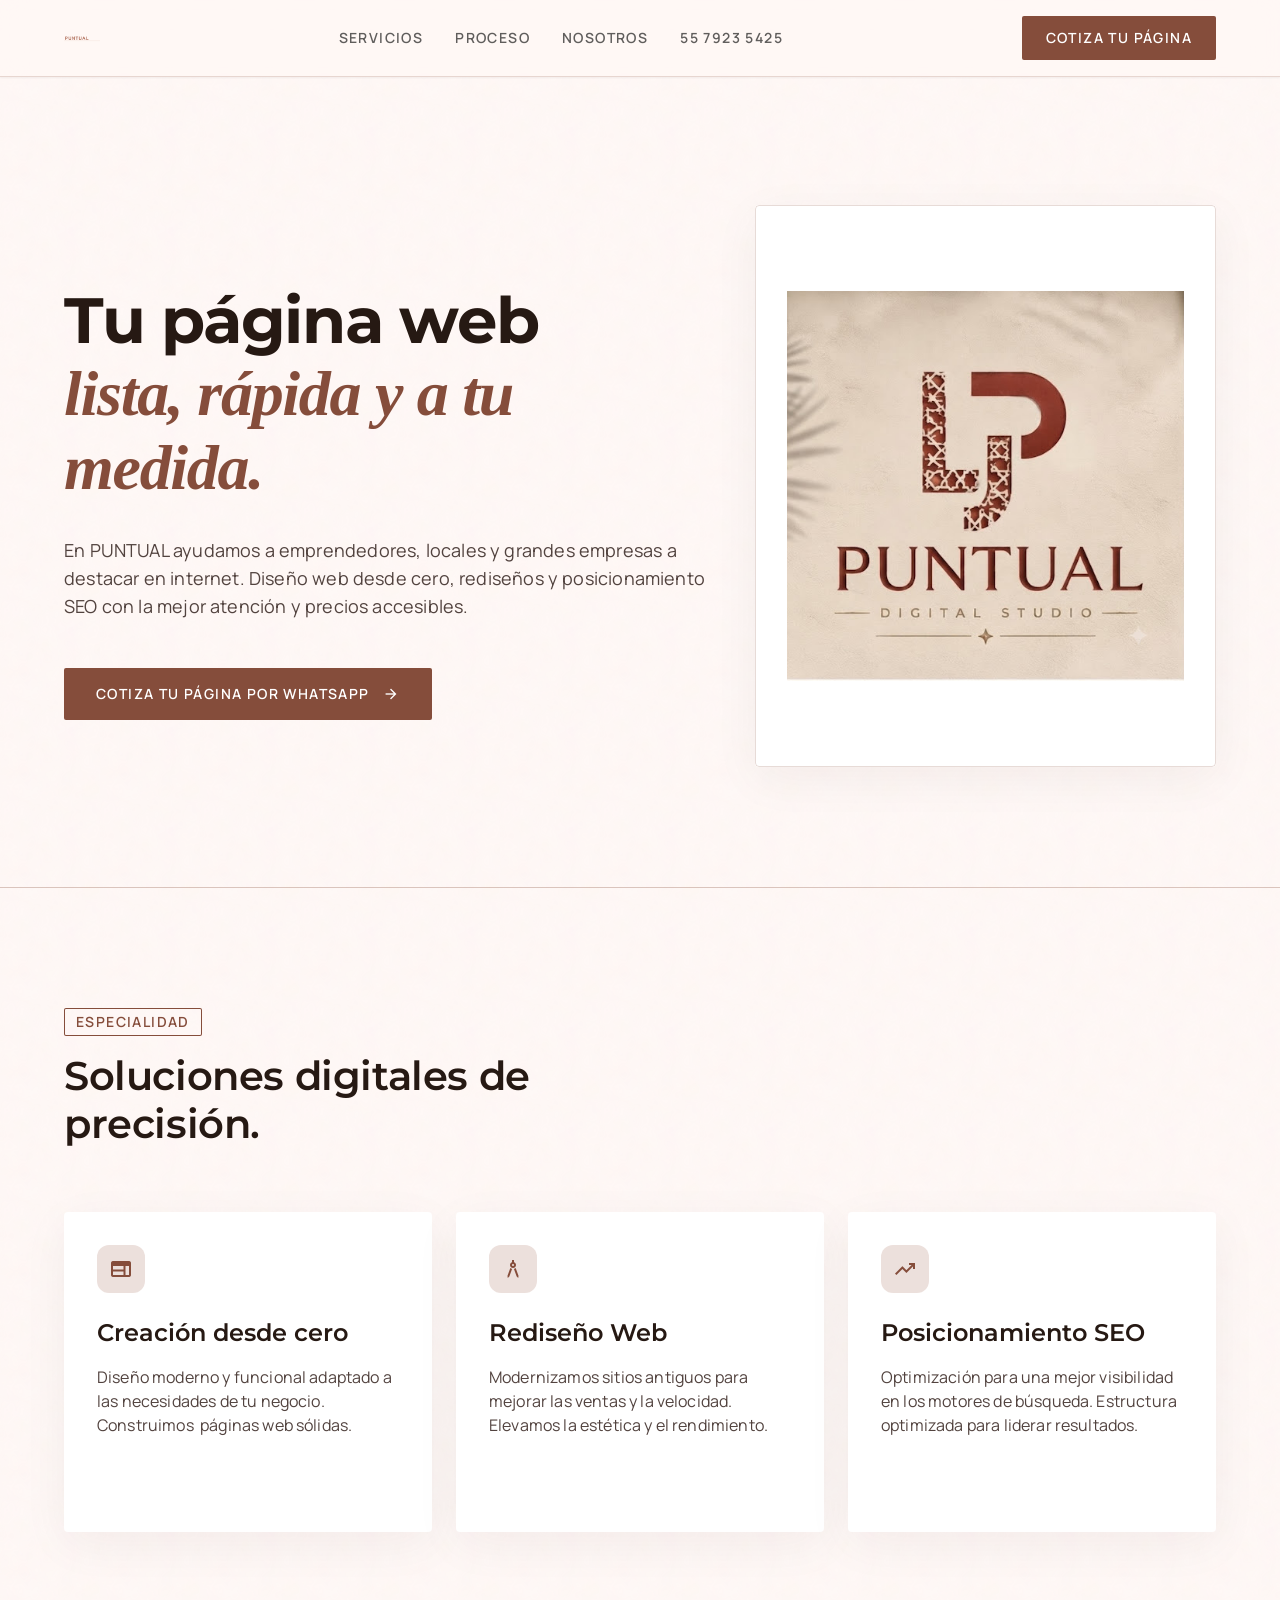
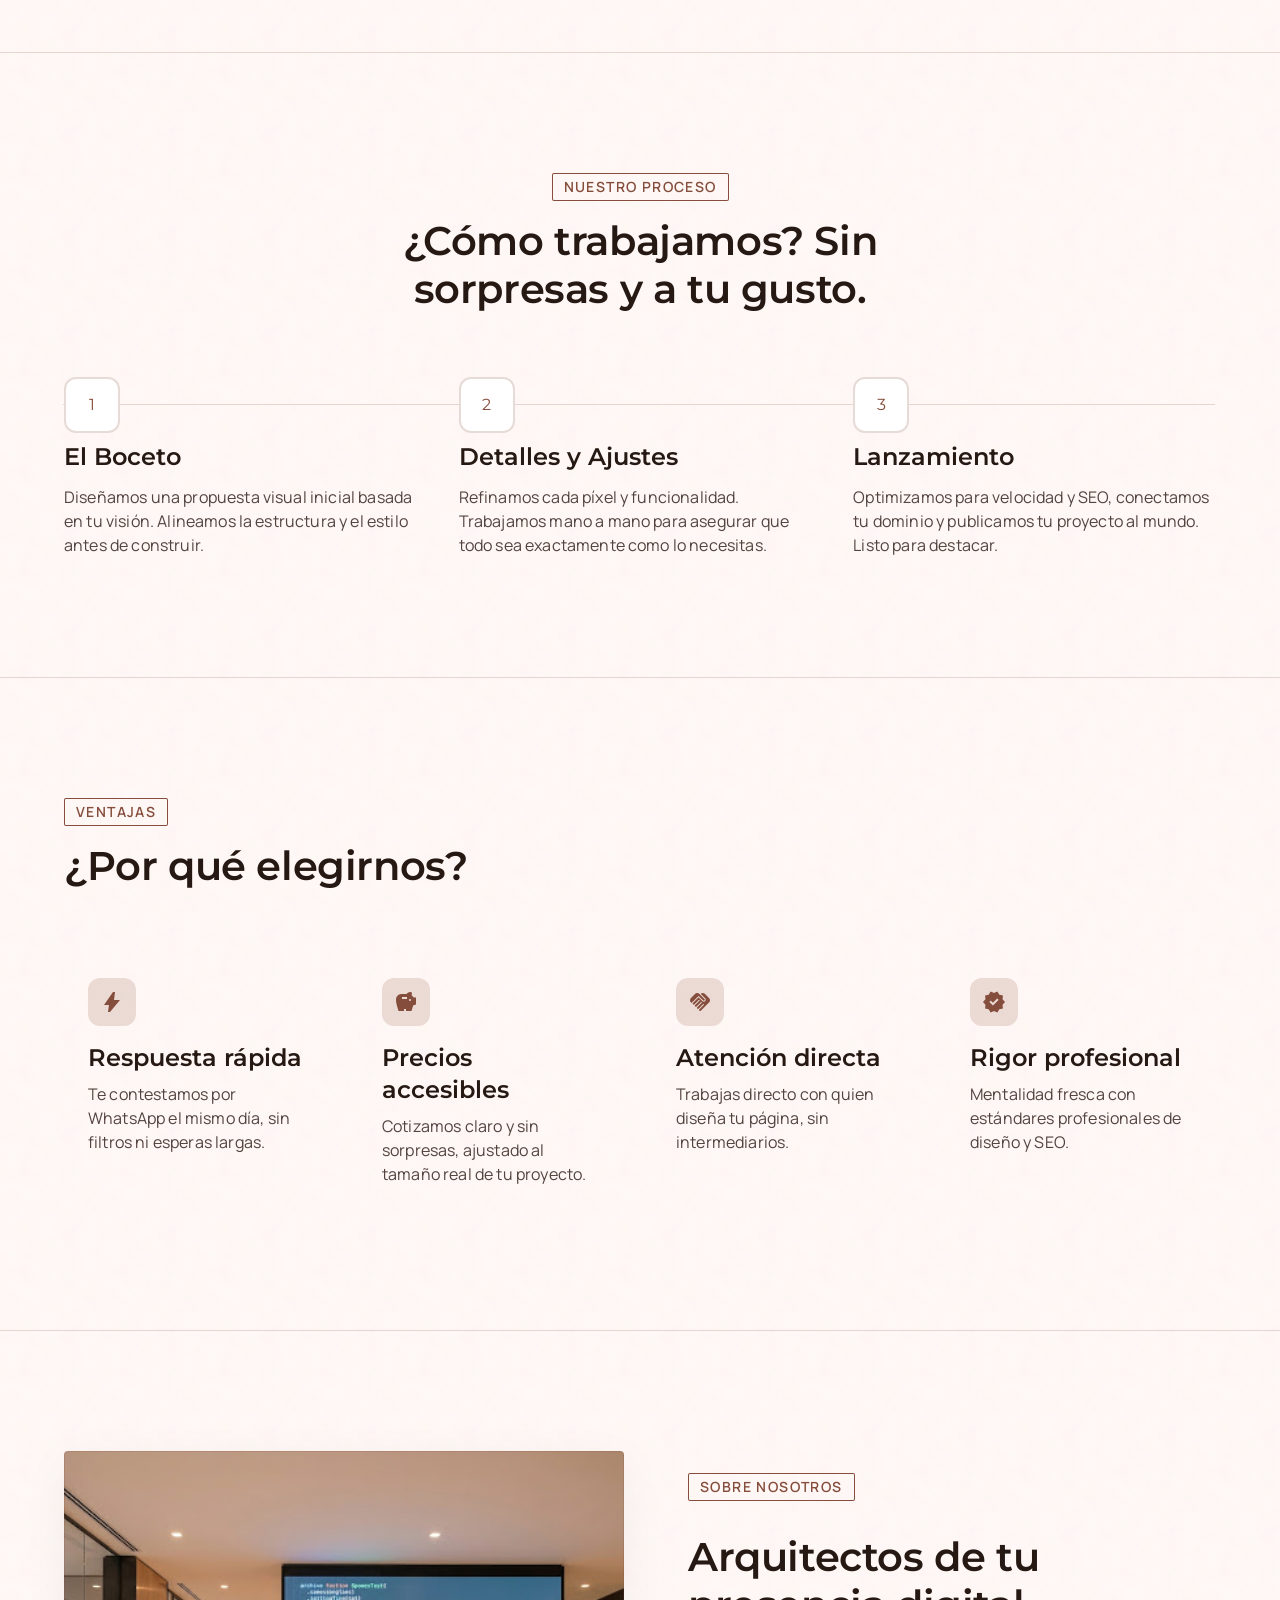
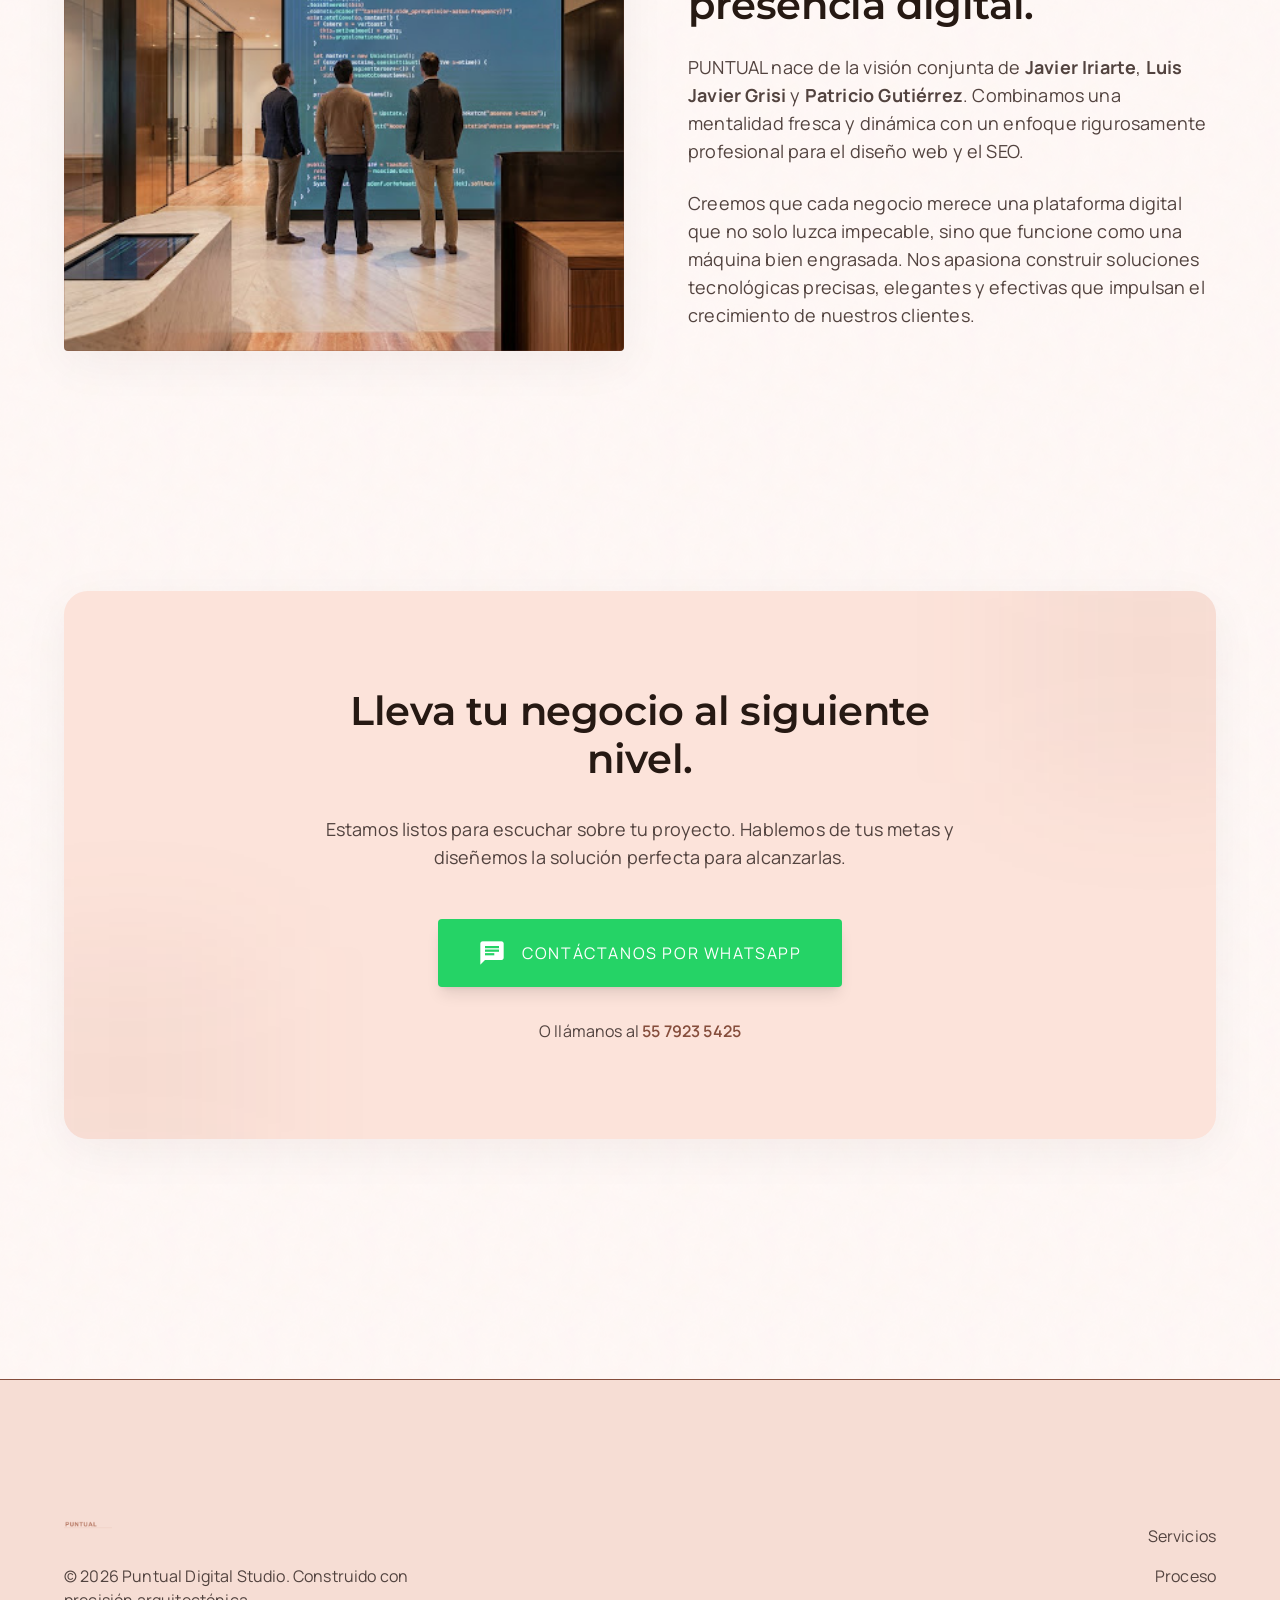
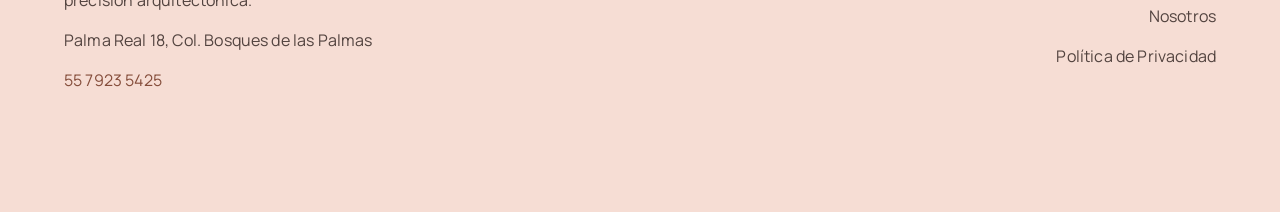
==== index.html @ 31416768 "Fix critical bugs and add SEO/legal essentials - Add missing logo to header nav, self-host all image" ====
<!DOCTYPE html><html lang="es" style=""><head>
<meta charset="utf-8">
<meta content="width=device-width, initial-scale=1.0" name="viewport">
<title>PUNTUAL Digital Studio | Diseño Web y SEO en México</title>
<meta name="description" content="En PUNTUAL diseñamos páginas web rápidas y a tu medida. Creación desde cero, rediseños y posicionamiento SEO para emprendedores, locales y empresas. Cotiza por WhatsApp.">
<link rel="canonical" href="https://puntual-digitalstudio-kml6-puntual.vercel.app/">
<meta property="og:type" content="website">
<meta property="og:site_name" content="PUNTUAL Digital Studio">
<meta property="og:title" content="PUNTUAL Digital Studio | Diseño Web y SEO en México">
<meta property="og:description" content="Diseño web desde cero, rediseños y posicionamiento SEO con la mejor atención y precios accesibles.">
<meta property="og:image" content="https://puntual-digitalstudio-kml6-puntual.vercel.app/images/hero-banner.jpg">
<meta property="og:url" content="https://puntual-digitalstudio-kml6-puntual.vercel.app/">
<meta property="og:locale" content="es_MX">
<meta name="twitter:card" content="summary_large_image">
<meta name="twitter:title" content="PUNTUAL Digital Studio | Diseño Web y SEO en México">
<meta name="twitter:description" content="Diseño web desde cero, rediseños y posicionamiento SEO con la mejor atención y precios accesibles.">
<meta name="twitter:image" content="https://puntual-digitalstudio-kml6-puntual.vercel.app/images/hero-banner.jpg">
<link rel="icon" type="image/png" href="/images/logo.png">
<link rel="apple-touch-icon" href="/images/logo.png">
<script type="application/ld+json">
{
  "@context": "https://schema.org",
  "@type": "LocalBusiness",
  "name": "Puntual Digital Studio",
  "image": "https://puntual-digitalstudio-kml6-puntual.vercel.app/images/logo.png",
  "url": "https://puntual-digitalstudio-kml6-puntual.vercel.app/",
  "telephone": "+525579235425",
  "priceRange": "$$",
  "address": {
    "@type": "PostalAddress",
    "streetAddress": "Palma Real 18, Col. Bosques de las Palmas",
    "addressCountry": "MX"
  },
  "sameAs": []
}
</script>
<link href="https://fonts.googleapis.com/css2?family=Material+Symbols+Outlined:wght,FILL@100..700,0..1&amp;display=swap" rel="stylesheet">
<link href="https://fonts.googleapis.com" rel="preconnect">
<link crossorigin="" href="https://fonts.gstatic.com" rel="preconnect">
<link href="https://fonts.googleapis.com/css2?family=Manrope:wght@400;600&amp;family=Montserrat:wght@600;700&amp;display=swap" rel="stylesheet">
<link href="styles.css" rel="stylesheet">
</head>
<body id="top" class="bg-background text-on-background font-body-md bg-marble-texture antialiased selection:bg-primary-container selection:text-on-primary-container">
<!-- TopNavBar -->
<nav class="bg-surface/90 docked full-width top-0 sticky backdrop-blur-md border-b-[0.5px] border-primary/20 shadow-sm z-50 transition-all duration-300" id="topNav">
<div class="flex justify-between items-center max-w-container-max mx-auto px-margin-mobile md:px-margin-desktop py-4">
<!-- Brand Logo -->
<a class="font-display-lg text-headline-md tracking-tighter text-primary flex items-center gap-2 hover:opacity-80 transition-all duration-300 active:scale-95 duration-150" href="#top">
<img src="images/logo.png" alt="PUNTUAL Digital Studio" class="h-9 w-9" width="36" height="36">
<span class="sr-only">PUNTUAL</span>
</a>
<!-- Desktop Navigation Links -->
<div class="hidden md:flex items-center gap-8 font-label-md text-label-md uppercase tracking-widest">
<a class="text-secondary hover:text-primary transition-colors hover:opacity-80 duration-300" href="#services">Servicios</a>
<a class="text-secondary hover:text-primary transition-colors hover:opacity-80 duration-300" href="#process">Proceso</a>
<a class="text-secondary hover:text-primary transition-colors hover:opacity-80 duration-300" href="#about">Nosotros</a>
<a class="text-secondary hover:text-primary transition-colors hover:opacity-80 duration-300" href="tel:+525579235425">55 7923 5425</a>
</div>
<!-- Trailing Actions -->
<div class="flex items-center gap-4">
<a class="hidden md:inline-flex items-center justify-center bg-primary text-on-primary px-6 py-3 font-label-md text-label-md uppercase tracking-widest hover:bg-surface-tint copper-glow transition-all duration-300 rounded active:scale-95" href="https://wa.me/525639017564?text=Hola%2C%20quiero%20cotizar%20mi%20p%C3%A1gina%20web" target="_blank" rel="noopener noreferrer">
                    Cotiza tu página
                </a>
<button id="mobile-menu-button" class="md:hidden text-primary hover:opacity-80 transition-all duration-300 p-2" aria-label="Abrir menú" aria-expanded="false" aria-controls="mobile-menu">
<span class="material-symbols-outlined" id="mobile-menu-icon" style="font-variation-settings: &quot;FILL&quot; 1;">menu</span>
</button>
</div>
</div>
<!-- Mobile Navigation Panel -->
<div id="mobile-menu" class="hidden md:hidden flex-col gap-1 px-margin-mobile pb-4 font-label-md text-label-md uppercase tracking-widest">
<a class="py-3 text-secondary hover:text-primary transition-colors border-b border-primary/10" href="#services">Servicios</a>
<a class="py-3 text-secondary hover:text-primary transition-colors border-b border-primary/10" href="#process">Proceso</a>
<a class="py-3 text-secondary hover:text-primary transition-colors border-b border-primary/10" href="#about">Nosotros</a>
<a class="py-3 text-secondary hover:text-primary transition-colors border-b border-primary/10" href="tel:+525579235425">Llámanos: 55 7923 5425</a>
<a class="mt-3 inline-flex items-center justify-center bg-primary text-on-primary px-6 py-3 rounded active:scale-95 transition-all duration-300" href="https://wa.me/525639017564?text=Hola%2C%20quiero%20cotizar%20mi%20p%C3%A1gina%20web" target="_blank" rel="noopener noreferrer">
                    Cotiza tu página
                </a>
</div>
</nav>
<script>
        (function () {
            var btn = document.getElementById('mobile-menu-button');
            var menu = document.getElementById('mobile-menu');
            var icon = document.getElementById('mobile-menu-icon');
            btn.addEventListener('click', function () {
                var isOpen = !menu.classList.contains('hidden');
                menu.classList.toggle('hidden');
                menu.classList.toggle('flex');
                btn.setAttribute('aria-expanded', String(!isOpen));
                icon.textContent = isOpen ? 'menu' : 'close';
            });
        })();
    </script>
<!-- Main Content -->
<main>
<!-- Hero Section -->
<section class="relative pt-32 pb-section-gap px-margin-mobile md:px-margin-desktop max-w-container-max mx-auto grid grid-cols-1 md:grid-cols-12 gap-gutter items-center min-h-[90vh]">
<div class="md:col-span-7 z-10 space-y-8">
<div class="mb-8"></div><h1 class="font-display-lg text-display-lg text-on-background">
                    Tu página web <br>
<span class="text-primary italic font-serif">lista, rápida y a tu medida.</span>
</h1>
<p class="font-body-lg text-body-lg text-on-surface-variant max-w-2xl">En PUNTUAL ayudamos a emprendedores, locales y grandes empresas a destacar en internet. Diseño web desde cero, rediseños y posicionamiento SEO con la mejor atención y precios accesibles.</p>
<div class="pt-4">
<a class="inline-flex items-center gap-3 bg-primary text-on-primary px-8 py-4 font-label-md text-label-md uppercase tracking-widest hover:bg-surface-tint copper-glow transition-all duration-300 rounded-sm" href="https://wa.me/525639017564?text=Hola%2C%20quiero%20cotizar%20mi%20p%C3%A1gina%20web" target="_blank" rel="noopener noreferrer">
                        Cotiza tu página por WhatsApp
                        <span class="material-symbols-outlined text-[18px]">arrow_forward</span>
</a>
</div>
</div>
<div class="md:col-span-5 relative h-full min-h-[400px] rounded-lg overflow-hidden soft-ambient-shadow hidden md:block">
<img alt="PUNTUAL Digital Studio Banner" class="absolute inset-0 w-full h-full object-contain p-8 bg-surface-container-lowest" src="images/hero-banner.jpg" width="512" height="503" fetchpriority="high">
<!-- Copper Accent overlay -->
<div class="absolute inset-0 border border-primary/20 pointer-events-none rounded-lg"></div>
</div>
</section>
<hr class="border-t-[0.5px] border-primary w-full max-w-container-max mx-auto opacity-30">
<!-- Services Section (Bento Grid) -->
<section class="py-section-gap px-margin-mobile md:px-margin-desktop max-w-container-max mx-auto" id="services">
<div class="mb-16 md:w-1/2">
<span class="inline-block px-3 py-1 font-label-md text-label-md text-primary uppercase tracking-widest copper-inlay rounded-sm mb-4">Especialidad</span>
<h2 class="font-headline-lg-mobile md:font-headline-lg text-headline-lg-mobile md:text-headline-lg text-on-background">Soluciones digitales de precisión.</h2>
</div>
<div class="grid grid-cols-1 md:grid-cols-3 gap-6">
<!-- Service 1 -->
<div class="bg-surface-container-lowest p-8 rounded-lg soft-ambient-shadow group hover:bg-secondary-container transition-colors duration-500 border border-transparent hover:border-primary/20 flex flex-col justify-between min-h-[320px]">
<div>
<div class="w-12 h-12 rounded-full bg-primary-container/20 flex items-center justify-center text-primary mb-6 group-hover:scale-110 transition-transform duration-500">
<span class="material-symbols-outlined" style="font-variation-settings: &quot;FILL&quot; 1;">web</span>
</div>
<h3 class="font-headline-md text-headline-md text-on-background mb-4">Creación desde cero</h3>
<p class="font-body-md text-body-md text-on-surface-variant">Diseño moderno y funcional adaptado a las necesidades de tu negocio. Construimos &nbsp;páginas web sólidas.</p>
</div>
</div>
<!-- Service 2 -->
<div class="bg-surface-container-lowest p-8 rounded-lg soft-ambient-shadow group hover:bg-secondary-container transition-colors duration-500 border border-transparent hover:border-primary/20 flex flex-col justify-between min-h-[320px]">
<div>
<div class="w-12 h-12 rounded-full bg-primary-container/20 flex items-center justify-center text-primary mb-6 group-hover:scale-110 transition-transform duration-500">
<span class="material-symbols-outlined" style="font-variation-settings: &quot;FILL&quot; 1;">architecture</span>
</div>
<h3 class="font-headline-md text-headline-md text-on-background mb-4">Rediseño Web</h3>
<p class="font-body-md text-body-md text-on-surface-variant">Modernizamos sitios antiguos para mejorar las ventas y la velocidad. Elevamos la estética y el rendimiento.</p>
</div>
</div>
<!-- Service 3 -->
<div class="bg-surface-container-lowest p-8 rounded-lg soft-ambient-shadow group hover:bg-secondary-container transition-colors duration-500 border border-transparent hover:border-primary/20 flex flex-col justify-between min-h-[320px]">
<div>
<div class="w-12 h-12 rounded-full bg-primary-container/20 flex items-center justify-center text-primary mb-6 group-hover:scale-110 transition-transform duration-500">
<span class="material-symbols-outlined" style="font-variation-settings: &quot;FILL&quot; 1;">trending_up</span>
</div>
<h3 class="font-headline-md text-headline-md text-on-background mb-4">Posicionamiento SEO</h3>
<p class="font-body-md text-body-md text-on-surface-variant">Optimización para una mejor visibilidad en los motores de búsqueda. Estructura optimizada para liderar resultados.</p>
</div>
</div>
</div>
</section>
<!-- Process Section -->
<section class="py-section-gap px-margin-mobile md:px-margin-desktop max-w-container-max mx-auto border-t-[0.5px] border-primary/20" id="process">
<div class="mb-16 md:w-1/2 mx-auto text-center">
<span class="inline-block px-3 py-1 font-label-md text-label-md text-primary uppercase tracking-widest copper-inlay rounded-sm mb-4">Nuestro Proceso</span>
<h2 class="font-headline-lg-mobile md:font-headline-lg text-headline-lg-mobile md:text-headline-lg text-on-background">¿Cómo trabajamos? Sin sorpresas y a tu gusto.</h2>
</div>
<div class="grid grid-cols-1 md:grid-cols-3 gap-8 mt-12 relative before:absolute before:inset-0 before:ml-[28px] md:before:ml-0 md:before:mt-[28px] before:-translate-x-px md:before:-translate-y-px md:before:h-[0.5px] before:w-[0.5px] md:before:w-full before:bg-primary/20 before:z-0">
<!-- Step 1 -->
<div class="relative pl-16 md:pl-0 md:pt-16 z-10 group">
<div class="absolute left-0 top-0 md:left-auto md:top-0 w-14 h-14 rounded-full bg-surface-container-lowest border-2 border-primary/20 text-primary flex items-center justify-center font-headline-md group-hover:border-primary group-hover:bg-primary group-hover:text-on-primary transition-all duration-300">1</div>
<h3 class="font-headline-md text-headline-md text-on-background mb-3">El Boceto</h3>
<p class="font-body-md text-body-md text-on-surface-variant">Diseñamos una propuesta visual inicial basada en tu visión. Alineamos la estructura y el estilo antes de construir.</p>
</div>
<!-- Step 2 -->
<div class="relative pl-16 md:pl-0 md:pt-16 z-10 group">
<div class="absolute left-0 top-0 md:left-auto md:top-0 w-14 h-14 rounded-full bg-surface-container-lowest border-2 border-primary/20 text-primary flex items-center justify-center font-headline-md group-hover:border-primary group-hover:bg-primary group-hover:text-on-primary transition-all duration-300">2</div>
<h3 class="font-headline-md text-headline-md text-on-background mb-3">Detalles y Ajustes</h3>
<p class="font-body-md text-body-md text-on-surface-variant">Refinamos cada píxel y funcionalidad. Trabajamos mano a mano para asegurar que todo sea exactamente como lo necesitas.</p>
</div>
<!-- Step 3 -->
<div class="relative pl-16 md:pl-0 md:pt-16 z-10 group">
<div class="absolute left-0 top-0 md:left-auto md:top-0 w-14 h-14 rounded-full bg-surface-container-lowest border-2 border-primary/20 text-primary flex items-center justify-center font-headline-md group-hover:border-primary group-hover:bg-primary group-hover:text-on-primary transition-all duration-300">3</div>
<h3 class="font-headline-md text-headline-md text-on-background mb-3">Lanzamiento</h3>
<p class="font-body-md text-body-md text-on-surface-variant">Optimizamos para velocidad y SEO, conectamos tu dominio y publicamos tu proyecto al mundo. Listo para destacar.</p>
</div>
</div>
</section>
<!-- Why Choose Us Section -->
<section class="py-section-gap px-margin-mobile md:px-margin-desktop max-w-container-max mx-auto border-t-[0.5px] border-primary/20" id="why">
<div class="mb-16 md:w-1/2">
<span class="inline-block px-3 py-1 font-label-md text-label-md text-primary uppercase tracking-widest copper-inlay rounded-sm mb-4">Ventajas</span>
<h2 class="font-headline-lg-mobile md:font-headline-lg text-headline-lg-mobile md:text-headline-lg text-on-background">¿Por qué elegirnos?</h2>
</div>
<div class="grid grid-cols-1 md:grid-cols-4 gap-6">
<div class="p-6">
<div class="w-12 h-12 rounded-full bg-primary-container/20 flex items-center justify-center text-primary mb-4">
<span class="material-symbols-outlined" style="font-variation-settings: &quot;FILL&quot; 1;">bolt</span>
</div>
<h3 class="font-headline-md text-headline-md text-on-background mb-2">Respuesta rápida</h3>
<p class="font-body-md text-body-md text-on-surface-variant">Te contestamos por WhatsApp el mismo día, sin filtros ni esperas largas.</p>
</div>
<div class="p-6">
<div class="w-12 h-12 rounded-full bg-primary-container/20 flex items-center justify-center text-primary mb-4">
<span class="material-symbols-outlined" style="font-variation-settings: &quot;FILL&quot; 1;">savings</span>
</div>
<h3 class="font-headline-md text-headline-md text-on-background mb-2">Precios accesibles</h3>
<p class="font-body-md text-body-md text-on-surface-variant">Cotizamos claro y sin sorpresas, ajustado al tamaño real de tu proyecto.</p>
</div>
<div class="p-6">
<div class="w-12 h-12 rounded-full bg-primary-container/20 flex items-center justify-center text-primary mb-4">
<span class="material-symbols-outlined" style="font-variation-settings: &quot;FILL&quot; 1;">handshake</span>
</div>
<h3 class="font-headline-md text-headline-md text-on-background mb-2">Atención directa</h3>
<p class="font-body-md text-body-md text-on-surface-variant">Trabajas directo con quien diseña tu página, sin intermediarios.</p>
</div>
<div class="p-6">
<div class="w-12 h-12 rounded-full bg-primary-container/20 flex items-center justify-center text-primary mb-4">
<span class="material-symbols-outlined" style="font-variation-settings: &quot;FILL&quot; 1;">verified</span>
</div>
<h3 class="font-headline-md text-headline-md text-on-background mb-2">Rigor profesional</h3>
<p class="font-body-md text-body-md text-on-surface-variant">Mentalidad fresca con estándares profesionales de diseño y SEO.</p>
</div>
</div>
</section>
<!-- About Us Section -->
<section class="py-section-gap px-margin-mobile md:px-margin-desktop max-w-container-max mx-auto border-t-[0.5px] border-primary/20" id="about">
<div class="grid grid-cols-1 md:grid-cols-2 gap-gutter items-center">
<div class="relative h-[500px] rounded-lg overflow-hidden soft-ambient-shadow order-2 md:order-1">
<img class="absolute inset-0 w-full h-full object-cover" alt="Equipo de PUNTUAL Digital Studio trabajando en una oficina moderna, revisando código en pantalla." src="images/about-team.jpg" width="512" height="382" loading="lazy">
<div class="absolute inset-0 border border-primary/20 pointer-events-none rounded-lg"></div>
</div>
<div class="space-y-6 order-1 md:order-2 md:pl-8">
<span class="inline-block px-3 py-1 font-label-md text-label-md text-primary uppercase tracking-widest copper-inlay rounded-sm mb-2">Sobre Nosotros</span>
<h2 class="font-headline-lg-mobile md:font-headline-lg text-headline-lg-mobile md:text-headline-lg text-on-background">Arquitectos de tu presencia digital.</h2>
<p class="font-body-lg text-body-lg text-on-surface-variant">PUNTUAL nace de la visión conjunta de <strong>Javier Iriarte</strong>, <strong>Luis Javier Grisi</strong> y <strong>Patricio Gutiérrez</strong>. Combinamos una mentalidad fresca y dinámica con un enfoque rigurosamente profesional para el diseño web y el SEO.</p>
<p class="font-body-lg text-body-lg text-on-surface-variant">
                    Creemos que cada negocio merece una plataforma digital que no solo luzca impecable, sino que funcione como una máquina bien engrasada. Nos apasiona construir soluciones tecnológicas precisas, elegantes y efectivas que impulsan el crecimiento de nuestros clientes.
                </p>
</div>
</div>
</section>
<!-- Contact Section -->
<section class="py-section-gap px-margin-mobile md:px-margin-desktop max-w-container-max mx-auto" id="contact">
<div class="bg-surface-container-high rounded-3xl p-12 md:p-24 text-center soft-ambient-shadow relative overflow-hidden">
<!-- Decorative background element -->
<div class="absolute top-0 right-0 -mr-16 -mt-16 w-64 h-64 bg-primary/5 rounded-full blur-3xl pointer-events-none"></div>
<div class="absolute bottom-0 left-0 -ml-16 -mb-16 w-64 h-64 bg-primary/5 rounded-full blur-3xl pointer-events-none"></div>
<div class="relative z-10 max-w-2xl mx-auto space-y-8">
<h2 class="font-headline-lg-mobile md:font-headline-lg text-headline-lg-mobile md:text-headline-lg text-on-background">Lleva tu negocio al siguiente nivel.</h2>
<p class="font-body-lg text-body-lg text-on-surface-variant">
                        Estamos listos para escuchar sobre tu proyecto. Hablemos de tus metas y diseñemos la solución perfecta para alcanzarlas.
                    </p>
<div class="pt-4 flex justify-center">
<a class="inline-flex items-center gap-4 bg-[#25D366] text-white px-10 py-5 font-label-md text-[16px] uppercase tracking-widest hover:bg-[#20bd5a] transition-all duration-300 rounded-lg shadow-lg hover:shadow-xl active:scale-95" href="https://wa.me/525639017564?text=Hola%2C%20quiero%20m%C3%A1s%20informaci%C3%B3n%20sobre%20sus%20servicios" target="_blank" rel="noopener noreferrer">
<span class="material-symbols-outlined text-[28px]" style="font-variation-settings: &quot;FILL&quot; 1;">chat</span>
                            Contáctanos por WhatsApp
                        </a>
</div>
<p class="font-body-md text-body-md text-on-surface-variant">O llámanos al <a class="text-primary hover:underline font-semibold" href="tel:+525579235425">55 7923 5425</a></p>
</div>
</div>
</section>
</main>
<!-- Footer -->
<footer class="bg-surface-container-highest border-t-[0.5px] border-primary mt-section-gap">
<div class="grid grid-cols-1 md:grid-cols-2 gap-gutter max-w-container-max mx-auto px-margin-mobile md:px-margin-desktop py-section-gap">
<div class="space-y-4">
<img alt="PUNTUAL Logo" class="h-12 w-auto block" src="images/logo.png" width="80" height="80" loading="lazy">
<p class="font-body-md text-body-md text-on-surface-variant max-w-sm">© 2026 Puntual Digital Studio. Construido con precisión arquitectónica.</p>
<p class="font-body-md text-body-md text-on-surface-variant max-w-sm">Palma Real 18, Col. Bosques de las Palmas</p>
<a class="font-body-md text-body-md text-primary hover:underline w-fit block" href="tel:+525579235425">55 7923 5425</a>
</div>
<div class="flex flex-col md:items-end justify-center space-y-4 font-body-md text-body-md">
<a class="text-on-surface-variant hover:text-primary transition-colors underline-offset-4 hover:underline focus:ring-2 focus:ring-primary w-fit" href="#services">Servicios</a>
<a class="text-on-surface-variant hover:text-primary transition-colors underline-offset-4 hover:underline focus:ring-2 focus:ring-primary w-fit" href="#process">Proceso</a>
<a class="text-on-surface-variant hover:text-primary transition-colors underline-offset-4 hover:underline focus:ring-2 focus:ring-primary w-fit" href="#about">Nosotros</a>
<a class="text-on-surface-variant hover:text-primary transition-colors underline-offset-4 hover:underline focus:ring-2 focus:ring-primary w-fit" href="privacidad.html">Política de Privacidad</a>
</div>
</div>
</footer>




</body></html>
---- styles.css ----
*,:after,:before{--tw-border-spacing-x:0;--tw-border-spacing-y:0;--tw-translate-x:0;--tw-translate-y:0;--tw-rotate:0;--tw-skew-x:0;--tw-skew-y:0;--tw-scale-x:1;--tw-scale-y:1;--tw-pan-x: ;--tw-pan-y: ;--tw-pinch-zoom: ;--tw-scroll-snap-strictness:proximity;--tw-gradient-from-position: ;--tw-gradient-via-position: ;--tw-gradient-to-position: ;--tw-ordinal: ;--tw-slashed-zero: ;--tw-numeric-figure: ;--tw-numeric-spacing: ;--tw-numeric-fraction: ;--tw-ring-inset: ;--tw-ring-offset-width:0px;--tw-ring-offset-color:#fff;--tw-ring-color:rgba(59,130,246,.5);--tw-ring-offset-shadow:0 0 #0000;--tw-ring-shadow:0 0 #0000;--tw-shadow:0 0 #0000;--tw-shadow-colored:0 0 #0000;--tw-blur: ;--tw-brightness: ;--tw-contrast: ;--tw-grayscale: ;--tw-hue-rotate: ;--tw-invert: ;--tw-saturate: ;--tw-sepia: ;--tw-drop-shadow: ;--tw-backdrop-blur: ;--tw-backdrop-brightness: ;--tw-backdrop-contrast: ;--tw-backdrop-grayscale: ;--tw-backdrop-hue-rotate: ;--tw-backdrop-invert: ;--tw-backdrop-opacity: ;--tw-backdrop-saturate: ;--tw-backdrop-sepia: ;--tw-contain-size: ;--tw-contain-layout: ;--tw-contain-paint: ;--tw-contain-style: }::backdrop{--tw-border-spacing-x:0;--tw-border-spacing-y:0;--tw-translate-x:0;--tw-translate-y:0;--tw-rotate:0;--tw-skew-x:0;--tw-skew-y:0;--tw-scale-x:1;--tw-scale-y:1;--tw-pan-x: ;--tw-pan-y: ;--tw-pinch-zoom: ;--tw-scroll-snap-strictness:proximity;--tw-gradient-from-position: ;--tw-gradient-via-position: ;--tw-gradient-to-position: ;--tw-ordinal: ;--tw-slashed-zero: ;--tw-numeric-figure: ;--tw-numeric-spacing: ;--tw-numeric-fraction: ;--tw-ring-inset: ;--tw-ring-offset-width:0px;--tw-ring-offset-color:#fff;--tw-ring-color:rgba(59,130,246,.5);--tw-ring-offset-shadow:0 0 #0000;--tw-ring-shadow:0 0 #0000;--tw-shadow:0 0 #0000;--tw-shadow-colored:0 0 #0000;--tw-blur: ;--tw-brightness: ;--tw-contrast: ;--tw-grayscale: ;--tw-hue-rotate: ;--tw-invert: ;--tw-saturate: ;--tw-sepia: ;--tw-drop-shadow: ;--tw-backdrop-blur: ;--tw-backdrop-brightness: ;--tw-backdrop-contrast: ;--tw-backdrop-grayscale: ;--tw-backdrop-hue-rotate: ;--tw-backdrop-invert: ;--tw-backdrop-opacity: ;--tw-backdrop-saturate: ;--tw-backdrop-sepia: ;--tw-contain-size: ;--tw-contain-layout: ;--tw-contain-paint: ;--tw-contain-style: }/*! tailwindcss v3.4.17 | MIT License | https://tailwindcss.com*/*,:after,:before{border:0 solid #e5e7eb;box-sizing:border-box}:after,:before{--tw-content:""}:host,html{line-height:1.5;-webkit-text-size-adjust:100%;font-family:ui-sans-serif,system-ui,sans-serif,Apple Color Emoji,Segoe UI Emoji,Segoe UI Symbol,Noto Color Emoji;font-feature-settings:normal;font-variation-settings:normal;-moz-tab-size:4;-o-tab-size:4;tab-size:4;-webkit-tap-highlight-color:transparent}body{line-height:inherit;margin:0}hr{border-top-width:1px;color:inherit;height:0}abbr:where([title]){-webkit-text-decoration:underline dotted;text-decoration:underline dotted}h1,h2,h3,h4,h5,h6{font-size:inherit;font-weight:inherit}a{color:inherit;text-decoration:inherit}b,strong{font-weight:bolder}code,kbd,pre,samp{font-family:ui-monospace,SFMono-Regular,Menlo,Monaco,Consolas,Liberation Mono,Courier New,monospace;font-feature-settings:normal;font-size:1em;font-variation-settings:normal}small{font-size:80%}sub,sup{font-size:75%;line-height:0;position:relative;vertical-align:baseline}sub{bottom:-.25em}sup{top:-.5em}table{border-collapse:collapse;border-color:inherit;text-indent:0}button,input,optgroup,select,textarea{color:inherit;font-family:inherit;font-feature-settings:inherit;font-size:100%;font-variation-settings:inherit;font-weight:inherit;letter-spacing:inherit;line-height:inherit;margin:0;padding:0}button,select{text-transform:none}button,input:where([type=button]),input:where([type=reset]),input:where([type=submit]){-webkit-appearance:button;background-color:transparent;background-image:none}:-moz-focusring{outline:auto}:-moz-ui-invalid{box-shadow:none}progress{vertical-align:baseline}::-webkit-inner-spin-button,::-webkit-outer-spin-button{height:auto}[type=search]{-webkit-appearance:textfield;outline-offset:-2px}::-webkit-search-decoration{-webkit-appearance:none}::-webkit-file-upload-button{-webkit-appearance:button;font:inherit}summary{display:list-item}blockquote,dd,dl,figure,h1,h2,h3,h4,h5,h6,hr,p,pre{margin:0}fieldset{margin:0}fieldset,legend{padding:0}menu,ol,ul{list-style:none;margin:0;padding:0}dialog{padding:0}textarea{resize:vertical}input::-moz-placeholder,textarea::-moz-placeholder{color:#9ca3af;opacity:1}input::placeholder,textarea::placeholder{color:#9ca3af;opacity:1}[role=button],button{cursor:pointer}:disabled{cursor:default}audio,canvas,embed,iframe,img,object,svg,video{display:block;vertical-align:middle}img,video{height:auto;max-width:100%}[hidden]:where(:not([hidden=until-found])){display:none}[multiple],[type=date],[type=datetime-local],[type=email],[type=month],[type=number],[type=password],[type=search],[type=tel],[type=text],[type=time],[type=url],[type=week],input:where(:not([type])),select,textarea{-webkit-appearance:none;-moz-appearance:none;appearance:none;background-color:#fff;border-color:#6b7280;border-radius:0;border-width:1px;font-size:1rem;line-height:1.5rem;padding:.5rem .75rem;--tw-shadow:0 0 #0000}[multiple]:focus,[type=date]:focus,[type=datetime-local]:focus,[type=email]:focus,[type=month]:focus,[type=number]:focus,[type=password]:focus,[type=search]:focus,[type=tel]:focus,[type=text]:focus,[type=time]:focus,[type=url]:focus,[type=week]:focus,input:where(:not([type])):focus,select:focus,textarea:focus{outline:2px solid transparent;outline-offset:2px;--tw-ring-inset:var(--tw-empty,/*!*/ /*!*/);--tw-ring-offset-width:0px;--tw-ring-offset-color:#fff;--tw-ring-color:#2563eb;--tw-ring-offset-shadow:var(--tw-ring-inset) 0 0 0 var(--tw-ring-offset-width) var(--tw-ring-offset-color);--tw-ring-shadow:var(--tw-ring-inset) 0 0 0 calc(1px + var(--tw-ring-offset-width)) var(--tw-ring-color);border-color:#2563eb;box-shadow:var(--tw-ring-offset-shadow),var(--tw-ring-shadow),var(--tw-shadow)}input::-moz-placeholder,textarea::-moz-placeholder{color:#6b7280;opacity:1}input::placeholder,textarea::placeholder{color:#6b7280;opacity:1}::-webkit-datetime-edit-fields-wrapper{padding:0}::-webkit-date-and-time-value{min-height:1.5em;text-align:inherit}::-webkit-datetime-edit{display:inline-flex}::-webkit-datetime-edit,::-webkit-datetime-edit-day-field,::-webkit-datetime-edit-hour-field,::-webkit-datetime-edit-meridiem-field,::-webkit-datetime-edit-millisecond-field,::-webkit-datetime-edit-minute-field,::-webkit-datetime-edit-month-field,::-webkit-datetime-edit-second-field,::-webkit-datetime-edit-year-field{padding-bottom:0;padding-top:0}select{background-image:url("data:image/svg+xml;charset=utf-8,%3Csvg xmlns='http://www.w3.org/2000/svg' fill='none' viewBox='0 0 20 20'%3E%3Cpath stroke='%236b7280' stroke-linecap='round' stroke-linejoin='round' stroke-width='1.5' d='m6 8 4 4 4-4'/%3E%3C/svg%3E");background-position:right .5rem center;background-repeat:no-repeat;background-size:1.5em 1.5em;padding-right:2.5rem;-webkit-print-color-adjust:exact;print-color-adjust:exact}[multiple],[size]:where(select:not([size="1"])){background-image:none;background-position:0 0;background-repeat:unset;background-size:initial;padding-right:.75rem;-webkit-print-color-adjust:unset;print-color-adjust:unset}[type=checkbox],[type=radio]{-webkit-appearance:none;-moz-appearance:none;appearance:none;background-color:#fff;background-origin:border-box;border-color:#6b7280;border-width:1px;color:#2563eb;display:inline-block;flex-shrink:0;height:1rem;padding:0;-webkit-print-color-adjust:exact;print-color-adjust:exact;-webkit-user-select:none;-moz-user-select:none;user-select:none;vertical-align:middle;width:1rem;--tw-shadow:0 0 #0000}[type=checkbox]{border-radius:0}[type=radio]{border-radius:100%}[type=checkbox]:focus,[type=radio]:focus{outline:2px solid transparent;outline-offset:2px;--tw-ring-inset:var(--tw-empty,/*!*/ /*!*/);--tw-ring-offset-width:2px;--tw-ring-offset-color:#fff;--tw-ring-color:#2563eb;--tw-ring-offset-shadow:var(--tw-ring-inset) 0 0 0 var(--tw-ring-offset-width) var(--tw-ring-offset-color);--tw-ring-shadow:var(--tw-ring-inset) 0 0 0 calc(2px + var(--tw-ring-offset-width)) var(--tw-ring-color);box-shadow:var(--tw-ring-offset-shadow),var(--tw-ring-shadow),var(--tw-shadow)}[type=checkbox]:checked,[type=radio]:checked{background-color:currentColor;background-position:50%;background-repeat:no-repeat;background-size:100% 100%;border-color:transparent}[type=checkbox]:checked{background-image:url("data:image/svg+xml;charset=utf-8,%3Csvg xmlns='http://www.w3.org/2000/svg' fill='%23fff' viewBox='0 0 16 16'%3E%3Cpath d='M12.207 4.793a1 1 0 0 1 0 1.414l-5 5a1 1 0 0 1-1.414 0l-2-2a1 1 0 0 1 1.414-1.414L6.5 9.086l4.293-4.293a1 1 0 0 1 1.414 0'/%3E%3C/svg%3E")}@media (forced-colors:active) {[type=checkbox]:checked{-webkit-appearance:auto;-moz-appearance:auto;appearance:auto}}[type=radio]:checked{background-image:url("data:image/svg+xml;charset=utf-8,%3Csvg xmlns='http://www.w3.org/2000/svg' fill='%23fff' viewBox='0 0 16 16'%3E%3Ccircle cx='8' cy='8' r='3'/%3E%3C/svg%3E")}@media (forced-colors:active) {[type=radio]:checked{-webkit-appearance:auto;-moz-appearance:auto;appearance:auto}}[type=checkbox]:checked:focus,[type=checkbox]:checked:hover,[type=radio]:checked:focus,[type=radio]:checked:hover{background-color:currentColor;border-color:transparent}[type=checkbox]:indeterminate{background-color:currentColor;background-image:url("data:image/svg+xml;charset=utf-8,%3Csvg xmlns='http://www.w3.org/2000/svg' fill='none' viewBox='0 0 16 16'%3E%3Cpath stroke='%23fff' stroke-linecap='round' stroke-linejoin='round' stroke-width='2' d='M4 8h8'/%3E%3C/svg%3E");background-position:50%;background-repeat:no-repeat;background-size:100% 100%;border-color:transparent}@media (forced-colors:active) {[type=checkbox]:indeterminate{-webkit-appearance:auto;-moz-appearance:auto;appearance:auto}}[type=checkbox]:indeterminate:focus,[type=checkbox]:indeterminate:hover{background-color:currentColor;border-color:transparent}[type=file]{background:unset;border-color:inherit;border-radius:0;border-width:0;font-size:unset;line-height:inherit;padding:0}[type=file]:focus{outline:1px solid ButtonText;outline:1px auto -webkit-focus-ring-color}.sr-only{height:1px;margin:-1px;overflow:hidden;padding:0;position:absolute;width:1px;clip:rect(0,0,0,0);border-width:0;white-space:nowrap}.pointer-events-none{pointer-events:none}.absolute{position:absolute}.relative{position:relative}.sticky{position:sticky}.inset-0{inset:0}.bottom-0{bottom:0}.left-0{left:0}.right-0{right:0}.top-0{top:0}.z-10{z-index:10}.z-50{z-index:50}.order-1{order:1}.order-2{order:2}.mx-auto{margin-left:auto;margin-right:auto}.-mb-16{margin-bottom:-4rem}.-ml-16{margin-left:-4rem}.-mr-16{margin-right:-4rem}.-mt-16{margin-top:-4rem}.mb-16{margin-bottom:4rem}.mb-2{margin-bottom:.5rem}.mb-3{margin-bottom:.75rem}.mb-4{margin-bottom:1rem}.mb-6{margin-bottom:1.5rem}.mb-8{margin-bottom:2rem}.mt-12{margin-top:3rem}.mt-16{margin-top:4rem}.mt-3{margin-top:.75rem}.mt-8{margin-top:2rem}.mt-section-gap{margin-top:120px}.block{display:block}.inline-block{display:inline-block}.flex{display:flex}.inline-flex{display:inline-flex}.grid{display:grid}.hidden{display:none}.h-12{height:3rem}.h-14{height:3.5rem}.h-64{height:16rem}.h-8{height:2rem}.h-9{height:2.25rem}.h-\[500px\]{height:500px}.h-full{height:100%}.min-h-\[320px\]{min-height:320px}.min-h-\[400px\]{min-height:400px}.min-h-\[90vh\]{min-height:90vh}.w-12{width:3rem}.w-14{width:3.5rem}.w-64{width:16rem}.w-8{width:2rem}.w-9{width:2.25rem}.w-auto{width:auto}.w-fit{width:-moz-fit-content;width:fit-content}.w-full{width:100%}.max-w-2xl{max-width:42rem}.max-w-3xl{max-width:48rem}.max-w-container-max{max-width:1280px}.max-w-sm{max-width:24rem}.grid-cols-1{grid-template-columns:repeat(1,minmax(0,1fr))}.flex-col{flex-direction:column}.items-center{align-items:center}.justify-center{justify-content:center}.justify-between{justify-content:space-between}.gap-1{gap:.25rem}.gap-2{gap:.5rem}.gap-3{gap:.75rem}.gap-4{gap:1rem}.gap-6{gap:1.5rem}.gap-8{gap:2rem}.gap-gutter{gap:32px}.space-y-4>:not([hidden])~:not([hidden]){--tw-space-y-reverse:0;margin-bottom:calc(1rem*var(--tw-space-y-reverse));margin-top:calc(1rem*(1 - var(--tw-space-y-reverse)))}.space-y-6>:not([hidden])~:not([hidden]){--tw-space-y-reverse:0;margin-bottom:calc(1.5rem*var(--tw-space-y-reverse));margin-top:calc(1.5rem*(1 - var(--tw-space-y-reverse)))}.space-y-8>:not([hidden])~:not([hidden]){--tw-space-y-reverse:0;margin-bottom:calc(2rem*var(--tw-space-y-reverse));margin-top:calc(2rem*(1 - var(--tw-space-y-reverse)))}.overflow-hidden{overflow:hidden}.rounded{border-radius:.125rem}.rounded-3xl{border-radius:1.5rem}.rounded-full{border-radius:.75rem}.rounded-lg{border-radius:.25rem}.rounded-sm{border-radius:.125rem}.border{border-width:1px}.border-2{border-width:2px}.border-b{border-bottom-width:1px}.border-b-\[0\.5px\]{border-bottom-width:.5px}.border-t-\[0\.5px\]{border-top-width:.5px}.border-primary{--tw-border-opacity:1;border-color:rgb(133 77 59/var(--tw-border-opacity,1))}.border-primary\/10{border-color:rgba(133,77,59,.1)}.border-primary\/20{border-color:rgba(133,77,59,.2)}.border-transparent{border-color:transparent}.bg-\[\#25D366\]{--tw-bg-opacity:1;background-color:rgb(37 211 102/var(--tw-bg-opacity,1))}.bg-background{--tw-bg-opacity:1;background-color:rgb(255 248 246/var(--tw-bg-opacity,1))}.bg-primary{--tw-bg-opacity:1;background-color:rgb(133 77 59/var(--tw-bg-opacity,1))}.bg-primary-container\/20{background-color:rgba(162,101,81,.2)}.bg-primary\/5{background-color:rgba(133,77,59,.05)}.bg-surface-container-high{--tw-bg-opacity:1;background-color:rgb(252 227 218/var(--tw-bg-opacity,1))}.bg-surface-container-highest{--tw-bg-opacity:1;background-color:rgb(246 221 212/var(--tw-bg-opacity,1))}.bg-surface-container-lowest{--tw-bg-opacity:1;background-color:rgb(255 255 255/var(--tw-bg-opacity,1))}.bg-surface\/90{background-color:rgba(255,248,246,.9)}.object-contain{-o-object-fit:contain;object-fit:contain}.object-cover{-o-object-fit:cover;object-fit:cover}.p-12{padding:3rem}.p-2{padding:.5rem}.p-6{padding:1.5rem}.p-8{padding:2rem}.px-10{padding-left:2.5rem;padding-right:2.5rem}.px-3{padding-left:.75rem;padding-right:.75rem}.px-6{padding-left:1.5rem;padding-right:1.5rem}.px-8{padding-left:2rem;padding-right:2rem}.px-margin-mobile{padding-left:24px;padding-right:24px}.py-1{padding-bottom:.25rem;padding-top:.25rem}.py-16{padding-bottom:4rem;padding-top:4rem}.py-3{padding-bottom:.75rem;padding-top:.75rem}.py-4{padding-bottom:1rem;padding-top:1rem}.py-5{padding-bottom:1.25rem;padding-top:1.25rem}.py-8{padding-bottom:2rem;padding-top:2rem}.py-section-gap{padding-bottom:120px;padding-top:120px}.pb-4{padding-bottom:1rem}.pb-section-gap{padding-bottom:120px}.pl-16{padding-left:4rem}.pt-32{padding-top:8rem}.pt-4{padding-top:1rem}.text-center{text-align:center}.font-body-lg,.font-body-md{font-family:Manrope}.font-display-lg,.font-headline-lg-mobile,.font-headline-md{font-family:Montserrat}.font-label-md{font-family:Manrope}.font-serif{font-family:ui-serif,Georgia,Cambria,Times New Roman,Times,serif}.text-3xl{font-size:1.875rem;line-height:2.25rem}.text-\[16px\]{font-size:16px}.text-\[18px\]{font-size:18px}.text-\[28px\]{font-size:28px}.text-body-lg{font-size:18px;line-height:28px}.text-body-lg,.text-body-md{font-weight:400;letter-spacing:.01em}.text-body-md{font-size:16px;line-height:24px}.text-display-lg{font-size:64px;font-weight:700;letter-spacing:-.02em;line-height:72px}.text-headline-lg-mobile{font-size:32px;font-weight:600;letter-spacing:-.01em;line-height:40px}.text-headline-md{font-size:24px;font-weight:600;letter-spacing:0;line-height:32px}.text-label-md{font-size:14px;font-weight:600;letter-spacing:.05em;line-height:20px}.text-sm{font-size:.875rem;line-height:1.25rem}.text-xl{font-size:1.25rem;line-height:1.75rem}.font-bold{font-weight:700}.font-semibold{font-weight:600}.uppercase{text-transform:uppercase}.italic{font-style:italic}.tracking-tighter{letter-spacing:-.05em}.tracking-widest{letter-spacing:.1em}.text-on-background{--tw-text-opacity:1;color:rgb(38 25 19/var(--tw-text-opacity,1))}.text-on-primary{--tw-text-opacity:1;color:rgb(255 255 255/var(--tw-text-opacity,1))}.text-on-surface-variant{--tw-text-opacity:1;color:rgb(82 67 63/var(--tw-text-opacity,1))}.text-primary{--tw-text-opacity:1;color:rgb(133 77 59/var(--tw-text-opacity,1))}.text-secondary{--tw-text-opacity:1;color:rgb(96 94 92/var(--tw-text-opacity,1))}.text-white{--tw-text-opacity:1;color:rgb(255 255 255/var(--tw-text-opacity,1))}.underline-offset-4{text-underline-offset:4px}.antialiased{-webkit-font-smoothing:antialiased;-moz-osx-font-smoothing:grayscale}.opacity-30{opacity:.3}.shadow-lg{--tw-shadow:0 10px 15px -3px rgba(0,0,0,.1),0 4px 6px -4px rgba(0,0,0,.1);--tw-shadow-colored:0 10px 15px -3px var(--tw-shadow-color),0 4px 6px -4px var(--tw-shadow-color)}.shadow-lg,.shadow-sm{box-shadow:var(--tw-ring-offset-shadow,0 0 #0000),var(--tw-ring-shadow,0 0 #0000),var(--tw-shadow)}.shadow-sm{--tw-shadow:0 1px 2px 0 rgba(0,0,0,.05);--tw-shadow-colored:0 1px 2px 0 var(--tw-shadow-color)}.outline{outline-style:solid}.blur-3xl{--tw-blur:blur(64px)}.blur-3xl,.filter{filter:var(--tw-blur) var(--tw-brightness) var(--tw-contrast) var(--tw-grayscale) var(--tw-hue-rotate) var(--tw-invert) var(--tw-saturate) var(--tw-sepia) var(--tw-drop-shadow)}.backdrop-blur-md{--tw-backdrop-blur:blur(12px);-webkit-backdrop-filter:var(--tw-backdrop-blur) var(--tw-backdrop-brightness) var(--tw-backdrop-contrast) var(--tw-backdrop-grayscale) var(--tw-backdrop-hue-rotate) var(--tw-backdrop-invert) var(--tw-backdrop-opacity) var(--tw-backdrop-saturate) var(--tw-backdrop-sepia);backdrop-filter:var(--tw-backdrop-blur) var(--tw-backdrop-brightness) var(--tw-backdrop-contrast) var(--tw-backdrop-grayscale) var(--tw-backdrop-hue-rotate) var(--tw-backdrop-invert) var(--tw-backdrop-opacity) var(--tw-backdrop-saturate) var(--tw-backdrop-sepia)}.transition-all{transition-duration:.15s;transition-property:all;transition-timing-function:cubic-bezier(.4,0,.2,1)}.transition-colors{transition-duration:.15s;transition-property:color,background-color,border-color,text-decoration-color,fill,stroke;transition-timing-function:cubic-bezier(.4,0,.2,1)}.transition-transform{transition-property:transform;transition-timing-function:cubic-bezier(.4,0,.2,1)}.duration-150,.transition-transform{transition-duration:.15s}.duration-300{transition-duration:.3s}.duration-500{transition-duration:.5s}.bg-marble-texture{background-image:url("data:image/svg+xml;charset=utf-8,%3Csvg xmlns='http://www.w3.org/2000/svg' width='100' height='100'%3E%3Cfilter id='a'%3E%3CfeTurbulence baseFrequency='.05' numOctaves='3' stitchTiles='stitch' type='fractalNoise'/%3E%3C/filter%3E%3Cpath d='M0 0h100v100H0z' filter='url(%23a)' opacity='.03'/%3E%3C/svg%3E")}.copper-inlay{box-shadow:inset 0 0 0 1px #854d3b}.copper-glow:hover{box-shadow:0 0 12px #feb59d}.soft-ambient-shadow{box-shadow:0 12px 48px rgba(38,25,19,.05)}.selection\:bg-primary-container ::-moz-selection{--tw-bg-opacity:1;background-color:rgb(162 101 81/var(--tw-bg-opacity,1))}.selection\:bg-primary-container ::selection{--tw-bg-opacity:1;background-color:rgb(162 101 81/var(--tw-bg-opacity,1))}.selection\:text-on-primary-container ::-moz-selection{--tw-text-opacity:1;color:rgb(255 251 255/var(--tw-text-opacity,1))}.selection\:text-on-primary-container ::selection{--tw-text-opacity:1;color:rgb(255 251 255/var(--tw-text-opacity,1))}.selection\:bg-primary-container::-moz-selection{--tw-bg-opacity:1;background-color:rgb(162 101 81/var(--tw-bg-opacity,1))}.selection\:bg-primary-container::selection{--tw-bg-opacity:1;background-color:rgb(162 101 81/var(--tw-bg-opacity,1))}.selection\:text-on-primary-container::-moz-selection{--tw-text-opacity:1;color:rgb(255 251 255/var(--tw-text-opacity,1))}.selection\:text-on-primary-container::selection{--tw-text-opacity:1;color:rgb(255 251 255/var(--tw-text-opacity,1))}.before\:absolute:before{content:var(--tw-content);position:absolute}.before\:inset-0:before{content:var(--tw-content);inset:0}.before\:z-0:before{content:var(--tw-content);z-index:0}.before\:ml-\[28px\]:before{content:var(--tw-content);margin-left:28px}.before\:w-\[0\.5px\]:before{content:var(--tw-content);width:.5px}.before\:-translate-x-px:before{content:var(--tw-content);--tw-translate-x:-1px;transform:translate(var(--tw-translate-x),var(--tw-translate-y)) rotate(var(--tw-rotate)) skewX(var(--tw-skew-x)) skewY(var(--tw-skew-y)) scaleX(var(--tw-scale-x)) scaleY(var(--tw-scale-y))}.before\:bg-primary\/20:before{background-color:rgba(133,77,59,.2);content:var(--tw-content)}.hover\:border-primary\/20:hover{border-color:rgba(133,77,59,.2)}.hover\:bg-\[\#20bd5a\]:hover{--tw-bg-opacity:1;background-color:rgb(32 189 90/var(--tw-bg-opacity,1))}.hover\:bg-secondary-container:hover{--tw-bg-opacity:1;background-color:rgb(229 226 223/var(--tw-bg-opacity,1))}.hover\:bg-surface-tint:hover{--tw-bg-opacity:1;background-color:rgb(136 80 61/var(--tw-bg-opacity,1))}.hover\:text-primary:hover{--tw-text-opacity:1;color:rgb(133 77 59/var(--tw-text-opacity,1))}.hover\:underline:hover{text-decoration-line:underline}.hover\:opacity-80:hover{opacity:.8}.hover\:shadow-xl:hover{--tw-shadow:0 20px 25px -5px rgba(0,0,0,.1),0 8px 10px -6px rgba(0,0,0,.1);--tw-shadow-colored:0 20px 25px -5px var(--tw-shadow-color),0 8px 10px -6px var(--tw-shadow-color);box-shadow:var(--tw-ring-offset-shadow,0 0 #0000),var(--tw-ring-shadow,0 0 #0000),var(--tw-shadow)}.focus\:ring-2:focus{--tw-ring-offset-shadow:var(--tw-ring-inset) 0 0 0 var(--tw-ring-offset-width) var(--tw-ring-offset-color);--tw-ring-shadow:var(--tw-ring-inset) 0 0 0 calc(2px + var(--tw-ring-offset-width)) var(--tw-ring-color);box-shadow:var(--tw-ring-offset-shadow),var(--tw-ring-shadow),var(--tw-shadow,0 0 #0000)}.focus\:ring-primary:focus{--tw-ring-opacity:1;--tw-ring-color:rgb(133 77 59/var(--tw-ring-opacity,1))}.active\:scale-95:active{--tw-scale-x:.95;--tw-scale-y:.95}.active\:scale-95:active,.group:hover .group-hover\:scale-110{transform:translate(var(--tw-translate-x),var(--tw-translate-y)) rotate(var(--tw-rotate)) skewX(var(--tw-skew-x)) skewY(var(--tw-skew-y)) scaleX(var(--tw-scale-x)) scaleY(var(--tw-scale-y))}.group:hover .group-hover\:scale-110{--tw-scale-x:1.1;--tw-scale-y:1.1}.group:hover .group-hover\:border-primary{--tw-border-opacity:1;border-color:rgb(133 77 59/var(--tw-border-opacity,1))}.group:hover .group-hover\:bg-primary{--tw-bg-opacity:1;background-color:rgb(133 77 59/var(--tw-bg-opacity,1))}.group:hover .group-hover\:text-on-primary{--tw-text-opacity:1;color:rgb(255 255 255/var(--tw-text-opacity,1))}@media (min-width:768px){.md\:left-auto{left:auto}.md\:top-0{top:0}.md\:order-1{order:1}.md\:order-2{order:2}.md\:col-span-5{grid-column:span 5/span 5}.md\:col-span-7{grid-column:span 7/span 7}.md\:block{display:block}.md\:flex{display:flex}.md\:inline-flex{display:inline-flex}.md\:hidden{display:none}.md\:w-1\/2{width:50%}.md\:grid-cols-12{grid-template-columns:repeat(12,minmax(0,1fr))}.md\:grid-cols-2{grid-template-columns:repeat(2,minmax(0,1fr))}.md\:grid-cols-3{grid-template-columns:repeat(3,minmax(0,1fr))}.md\:grid-cols-4{grid-template-columns:repeat(4,minmax(0,1fr))}.md\:items-end{align-items:flex-end}.md\:p-24{padding:6rem}.md\:px-margin-desktop{padding-left:64px;padding-right:64px}.md\:pl-0{padding-left:0}.md\:pl-8{padding-left:2rem}.md\:pt-16{padding-top:4rem}.md\:font-headline-lg{font-family:Montserrat}.md\:text-headline-lg{font-size:40px;font-weight:600;letter-spacing:-.01em;line-height:48px}.md\:before\:ml-0:before{content:var(--tw-content);margin-left:0}.md\:before\:mt-\[28px\]:before{content:var(--tw-content);margin-top:28px}.md\:before\:h-\[0\.5px\]:before{content:var(--tw-content);height:.5px}.md\:before\:w-full:before{content:var(--tw-content);width:100%}.md\:before\:-translate-y-px:before{content:var(--tw-content);--tw-translate-y:-1px;transform:translate(var(--tw-translate-x),var(--tw-translate-y)) rotate(var(--tw-rotate)) skewX(var(--tw-skew-x)) skewY(var(--tw-skew-y)) scaleX(var(--tw-scale-x)) scaleY(var(--tw-scale-y))}}
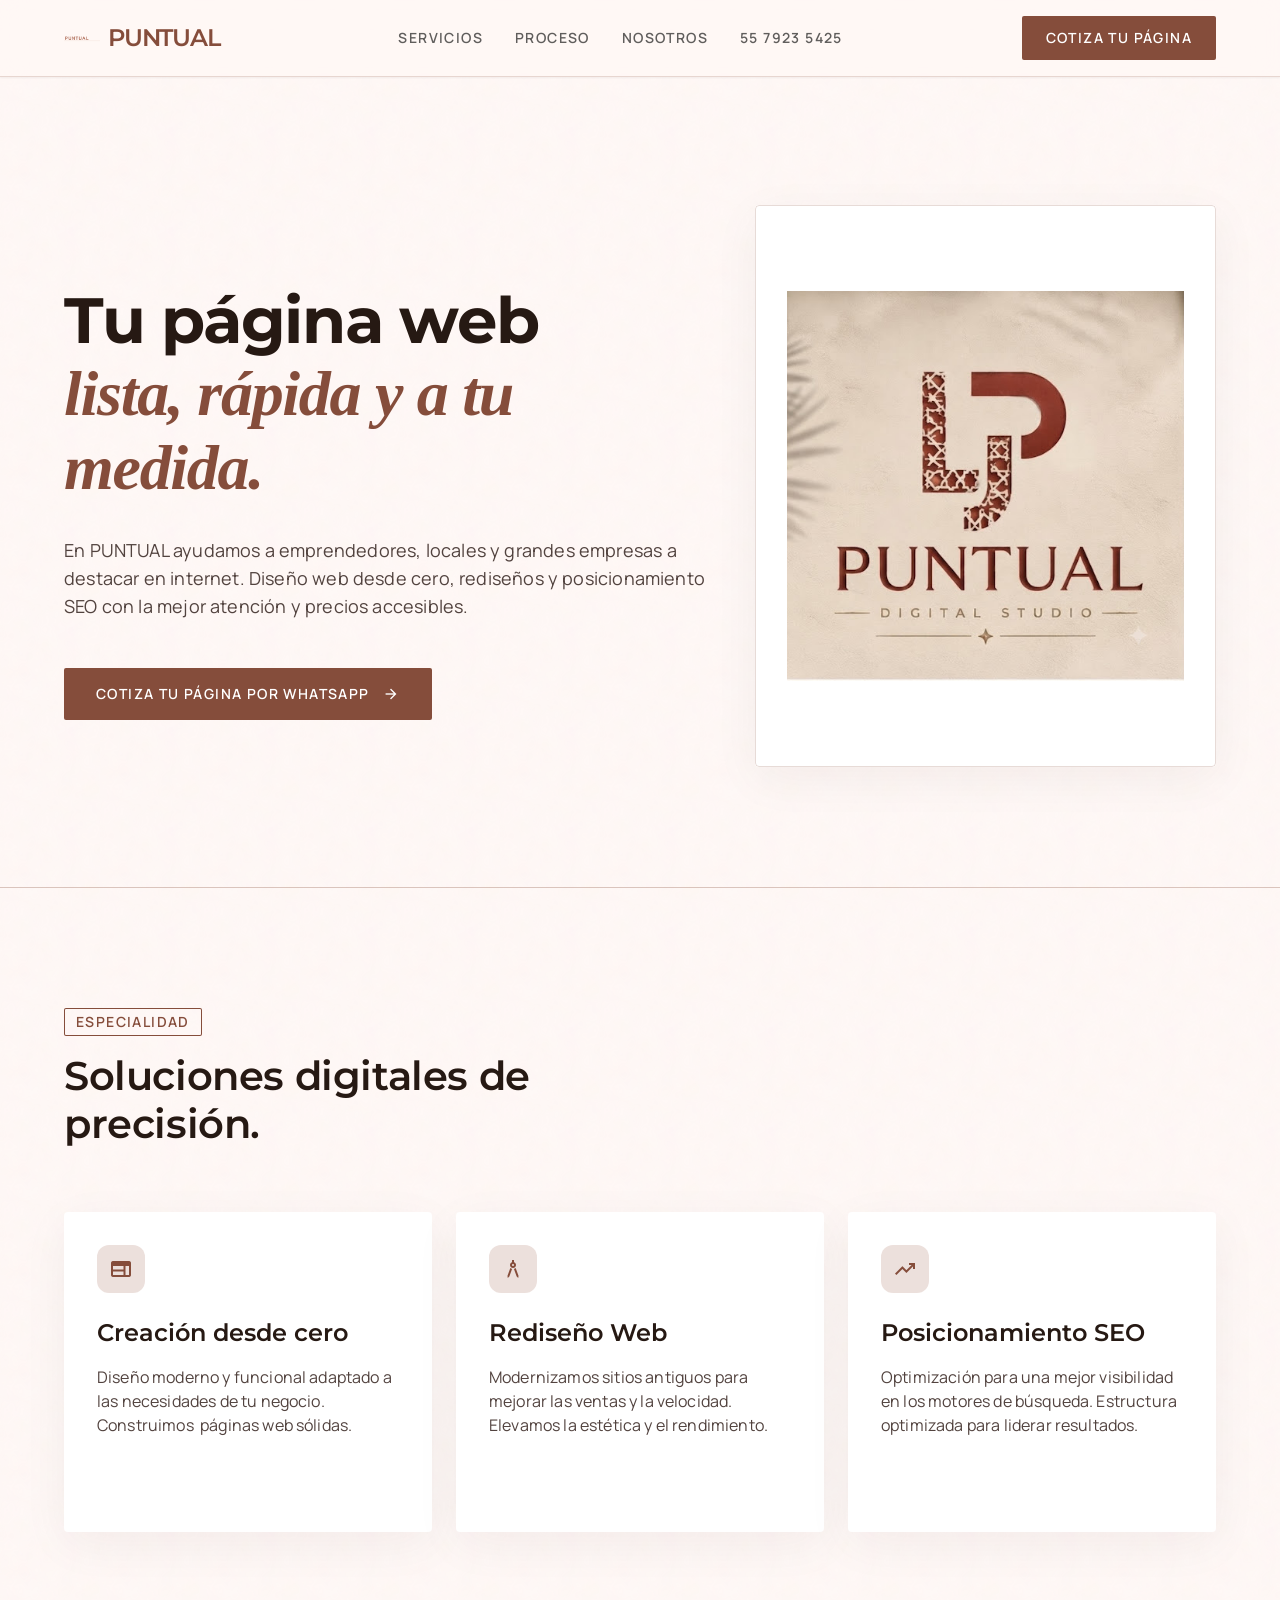
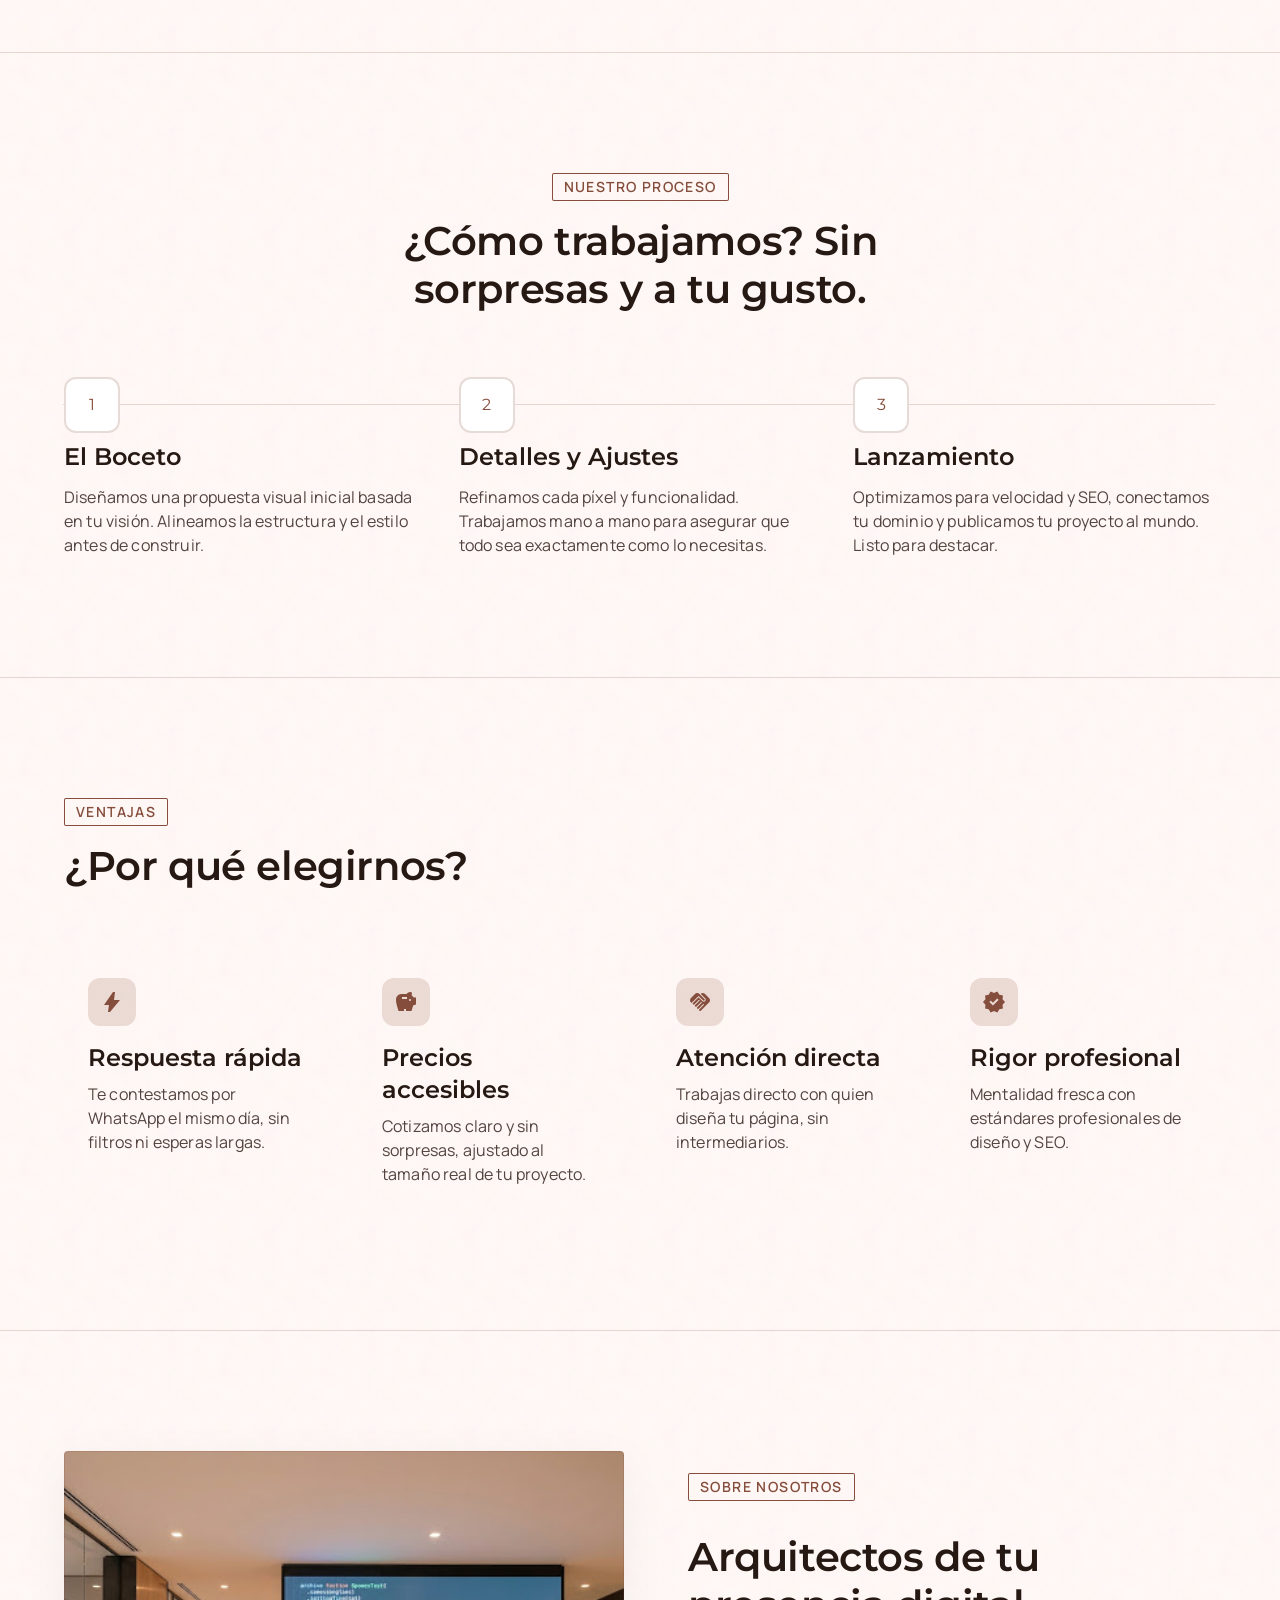
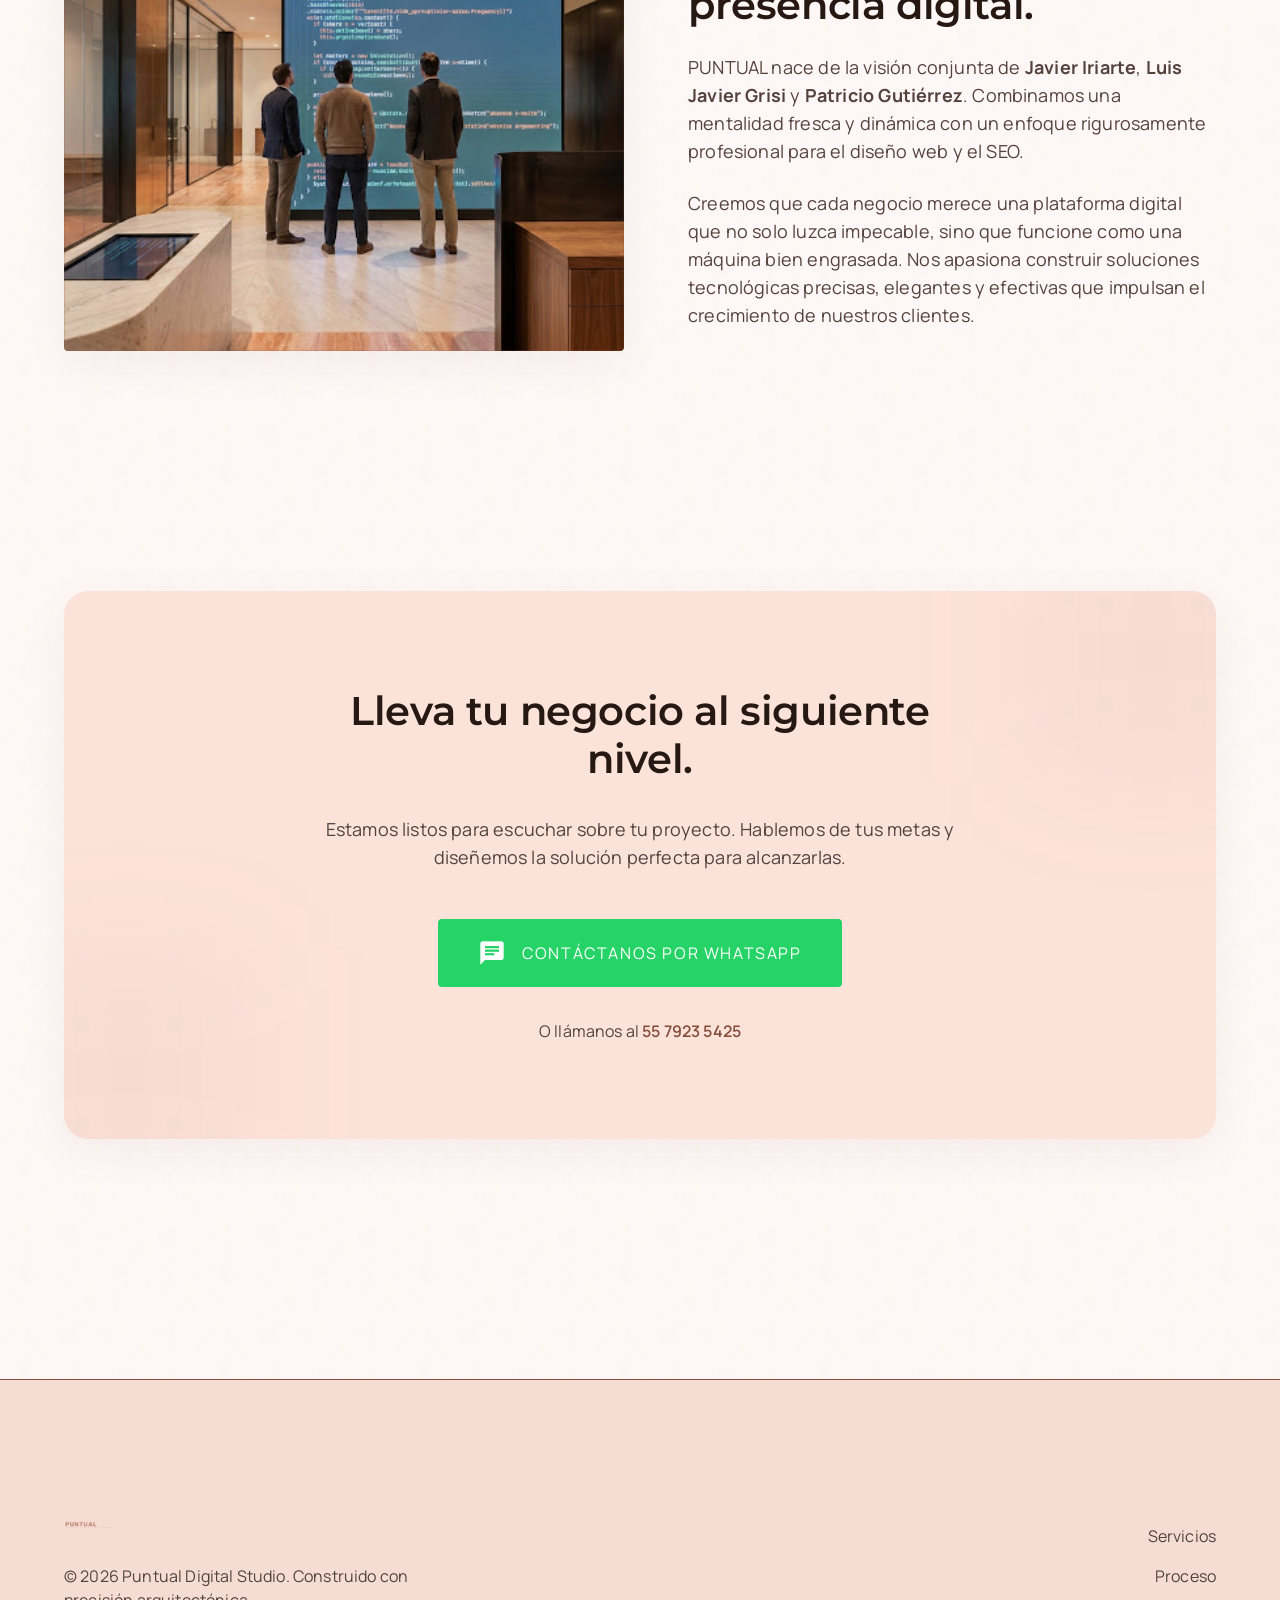
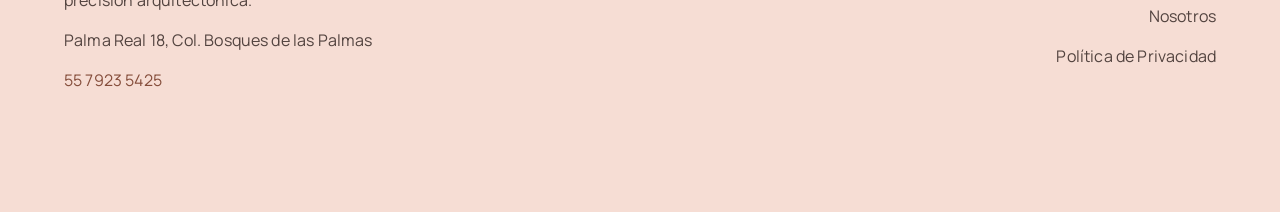
==== commit 24e7a1bb: "Add mobile branding and motion polish - Enlarge header logo and show the PUNTUAL wordmark on mobile " ====
--- a/index.html
+++ b/index.html
@@ -46,8 +46,8 @@
 <div class="flex justify-between items-center max-w-container-max mx-auto px-margin-mobile md:px-margin-desktop py-4">
 <!-- Brand Logo -->
 <a class="font-display-lg text-headline-md tracking-tighter text-primary flex items-center gap-2 hover:opacity-80 transition-all duration-300 active:scale-95 duration-150" href="#top">
-<img src="images/logo.png" alt="PUNTUAL Digital Studio" class="h-9 w-9" width="36" height="36">
-<span class="sr-only">PUNTUAL</span>
+<img src="images/logo.png" alt="PUNTUAL Digital Studio" class="h-11 w-11 md:h-9 md:w-9" width="44" height="44">
+<span>PUNTUAL</span>
 </a>
 <!-- Desktop Navigation Links -->
 <div class="hidden md:flex items-center gap-8 font-label-md text-label-md uppercase tracking-widest">
@@ -67,7 +67,7 @@
 </div>
 </div>
 <!-- Mobile Navigation Panel -->
-<div id="mobile-menu" class="hidden md:hidden flex-col gap-1 px-margin-mobile pb-4 font-label-md text-label-md uppercase tracking-widest">
+<div id="mobile-menu" class="flex flex-col md:!hidden gap-1 px-margin-mobile pb-4 font-label-md text-label-md uppercase tracking-widest">
 <a class="py-3 text-secondary hover:text-primary transition-colors border-b border-primary/10" href="#services">Servicios</a>
 <a class="py-3 text-secondary hover:text-primary transition-colors border-b border-primary/10" href="#process">Proceso</a>
 <a class="py-3 text-secondary hover:text-primary transition-colors border-b border-primary/10" href="#about">Nosotros</a>
@@ -83,11 +83,16 @@
             var menu = document.getElementById('mobile-menu');
             var icon = document.getElementById('mobile-menu-icon');
             btn.addEventListener('click', function () {
-                var isOpen = !menu.classList.contains('hidden');
-                menu.classList.toggle('hidden');
-                menu.classList.toggle('flex');
-                btn.setAttribute('aria-expanded', String(!isOpen));
-                icon.textContent = isOpen ? 'menu' : 'close';
+                var isOpen = menu.classList.toggle('mobile-menu-open');
+                btn.setAttribute('aria-expanded', String(isOpen));
+                icon.textContent = isOpen ? 'close' : 'menu';
+            });
+            menu.querySelectorAll('a').forEach(function (link) {
+                link.addEventListener('click', function () {
+                    menu.classList.remove('mobile-menu-open');
+                    btn.setAttribute('aria-expanded', 'false');
+                    icon.textContent = 'menu';
+                });
             });
         })();
     </script>
@@ -108,7 +113,7 @@
 </a>
 </div>
 </div>
-<div class="md:col-span-5 relative h-full min-h-[400px] rounded-lg overflow-hidden soft-ambient-shadow hidden md:block">
+<div class="md:col-span-5 relative h-full min-h-[400px] rounded-lg overflow-hidden soft-ambient-shadow hidden md:block animate-float">
 <img alt="PUNTUAL Digital Studio Banner" class="absolute inset-0 w-full h-full object-contain p-8 bg-surface-container-lowest" src="images/hero-banner.jpg" width="512" height="503" fetchpriority="high">
 <!-- Copper Accent overlay -->
 <div class="absolute inset-0 border border-primary/20 pointer-events-none rounded-lg"></div>
@@ -117,13 +122,13 @@
 <hr class="border-t-[0.5px] border-primary w-full max-w-container-max mx-auto opacity-30">
 <!-- Services Section (Bento Grid) -->
 <section class="py-section-gap px-margin-mobile md:px-margin-desktop max-w-container-max mx-auto" id="services">
-<div class="mb-16 md:w-1/2">
+<div class="mb-16 md:w-1/2 reveal">
 <span class="inline-block px-3 py-1 font-label-md text-label-md text-primary uppercase tracking-widest copper-inlay rounded-sm mb-4">Especialidad</span>
 <h2 class="font-headline-lg-mobile md:font-headline-lg text-headline-lg-mobile md:text-headline-lg text-on-background">Soluciones digitales de precisión.</h2>
 </div>
 <div class="grid grid-cols-1 md:grid-cols-3 gap-6">
 <!-- Service 1 -->
-<div class="bg-surface-container-lowest p-8 rounded-lg soft-ambient-shadow group hover:bg-secondary-container transition-colors duration-500 border border-transparent hover:border-primary/20 flex flex-col justify-between min-h-[320px]">
+<div class="reveal bg-surface-container-lowest p-8 rounded-lg soft-ambient-shadow group hover:bg-secondary-container hover:-translate-y-1 hover:shadow-xl transition-all duration-500 border border-transparent hover:border-primary/20 flex flex-col justify-between min-h-[320px]">
 <div>
 <div class="w-12 h-12 rounded-full bg-primary-container/20 flex items-center justify-center text-primary mb-6 group-hover:scale-110 transition-transform duration-500">
 <span class="material-symbols-outlined" style="font-variation-settings: &quot;FILL&quot; 1;">web</span>
@@ -133,7 +138,7 @@
 </div>
 </div>
 <!-- Service 2 -->
-<div class="bg-surface-container-lowest p-8 rounded-lg soft-ambient-shadow group hover:bg-secondary-container transition-colors duration-500 border border-transparent hover:border-primary/20 flex flex-col justify-between min-h-[320px]">
+<div class="reveal bg-surface-container-lowest p-8 rounded-lg soft-ambient-shadow group hover:bg-secondary-container hover:-translate-y-1 hover:shadow-xl transition-all duration-500 border border-transparent hover:border-primary/20 flex flex-col justify-between min-h-[320px]" style="transition-delay:100ms">
 <div>
 <div class="w-12 h-12 rounded-full bg-primary-container/20 flex items-center justify-center text-primary mb-6 group-hover:scale-110 transition-transform duration-500">
 <span class="material-symbols-outlined" style="font-variation-settings: &quot;FILL&quot; 1;">architecture</span>
@@ -143,7 +148,7 @@
 </div>
 </div>
 <!-- Service 3 -->
-<div class="bg-surface-container-lowest p-8 rounded-lg soft-ambient-shadow group hover:bg-secondary-container transition-colors duration-500 border border-transparent hover:border-primary/20 flex flex-col justify-between min-h-[320px]">
+<div class="reveal bg-surface-container-lowest p-8 rounded-lg soft-ambient-shadow group hover:bg-secondary-container hover:-translate-y-1 hover:shadow-xl transition-all duration-500 border border-transparent hover:border-primary/20 flex flex-col justify-between min-h-[320px]" style="transition-delay:200ms">
 <div>
 <div class="w-12 h-12 rounded-full bg-primary-container/20 flex items-center justify-center text-primary mb-6 group-hover:scale-110 transition-transform duration-500">
 <span class="material-symbols-outlined" style="font-variation-settings: &quot;FILL&quot; 1;">trending_up</span>
@@ -156,26 +161,26 @@
 </section>
 <!-- Process Section -->
 <section class="py-section-gap px-margin-mobile md:px-margin-desktop max-w-container-max mx-auto border-t-[0.5px] border-primary/20" id="process">
-<div class="mb-16 md:w-1/2 mx-auto text-center">
+<div class="mb-16 md:w-1/2 mx-auto text-center reveal">
 <span class="inline-block px-3 py-1 font-label-md text-label-md text-primary uppercase tracking-widest copper-inlay rounded-sm mb-4">Nuestro Proceso</span>
 <h2 class="font-headline-lg-mobile md:font-headline-lg text-headline-lg-mobile md:text-headline-lg text-on-background">¿Cómo trabajamos? Sin sorpresas y a tu gusto.</h2>
 </div>
 <div class="grid grid-cols-1 md:grid-cols-3 gap-8 mt-12 relative before:absolute before:inset-0 before:ml-[28px] md:before:ml-0 md:before:mt-[28px] before:-translate-x-px md:before:-translate-y-px md:before:h-[0.5px] before:w-[0.5px] md:before:w-full before:bg-primary/20 before:z-0">
 <!-- Step 1 -->
-<div class="relative pl-16 md:pl-0 md:pt-16 z-10 group">
-<div class="absolute left-0 top-0 md:left-auto md:top-0 w-14 h-14 rounded-full bg-surface-container-lowest border-2 border-primary/20 text-primary flex items-center justify-center font-headline-md group-hover:border-primary group-hover:bg-primary group-hover:text-on-primary transition-all duration-300">1</div>
+<div class="reveal relative pl-16 md:pl-0 md:pt-16 z-10 group">
+<div class="absolute left-0 top-0 md:left-auto md:top-0 w-14 h-14 rounded-full bg-surface-container-lowest border-2 border-primary/20 text-primary flex items-center justify-center font-headline-md group-hover:border-primary group-hover:bg-primary group-hover:text-on-primary group-hover:scale-110 transition-all duration-300">1</div>
 <h3 class="font-headline-md text-headline-md text-on-background mb-3">El Boceto</h3>
 <p class="font-body-md text-body-md text-on-surface-variant">Diseñamos una propuesta visual inicial basada en tu visión. Alineamos la estructura y el estilo antes de construir.</p>
 </div>
 <!-- Step 2 -->
-<div class="relative pl-16 md:pl-0 md:pt-16 z-10 group">
-<div class="absolute left-0 top-0 md:left-auto md:top-0 w-14 h-14 rounded-full bg-surface-container-lowest border-2 border-primary/20 text-primary flex items-center justify-center font-headline-md group-hover:border-primary group-hover:bg-primary group-hover:text-on-primary transition-all duration-300">2</div>
+<div class="reveal relative pl-16 md:pl-0 md:pt-16 z-10 group" style="transition-delay:100ms">
+<div class="absolute left-0 top-0 md:left-auto md:top-0 w-14 h-14 rounded-full bg-surface-container-lowest border-2 border-primary/20 text-primary flex items-center justify-center font-headline-md group-hover:border-primary group-hover:bg-primary group-hover:text-on-primary group-hover:scale-110 transition-all duration-300">2</div>
 <h3 class="font-headline-md text-headline-md text-on-background mb-3">Detalles y Ajustes</h3>
 <p class="font-body-md text-body-md text-on-surface-variant">Refinamos cada píxel y funcionalidad. Trabajamos mano a mano para asegurar que todo sea exactamente como lo necesitas.</p>
 </div>
 <!-- Step 3 -->
-<div class="relative pl-16 md:pl-0 md:pt-16 z-10 group">
-<div class="absolute left-0 top-0 md:left-auto md:top-0 w-14 h-14 rounded-full bg-surface-container-lowest border-2 border-primary/20 text-primary flex items-center justify-center font-headline-md group-hover:border-primary group-hover:bg-primary group-hover:text-on-primary transition-all duration-300">3</div>
+<div class="reveal relative pl-16 md:pl-0 md:pt-16 z-10 group" style="transition-delay:200ms">
+<div class="absolute left-0 top-0 md:left-auto md:top-0 w-14 h-14 rounded-full bg-surface-container-lowest border-2 border-primary/20 text-primary flex items-center justify-center font-headline-md group-hover:border-primary group-hover:bg-primary group-hover:text-on-primary group-hover:scale-110 transition-all duration-300">3</div>
 <h3 class="font-headline-md text-headline-md text-on-background mb-3">Lanzamiento</h3>
 <p class="font-body-md text-body-md text-on-surface-variant">Optimizamos para velocidad y SEO, conectamos tu dominio y publicamos tu proyecto al mundo. Listo para destacar.</p>
 </div>
@@ -183,34 +188,34 @@
 </section>
 <!-- Why Choose Us Section -->
 <section class="py-section-gap px-margin-mobile md:px-margin-desktop max-w-container-max mx-auto border-t-[0.5px] border-primary/20" id="why">
-<div class="mb-16 md:w-1/2">
+<div class="mb-16 md:w-1/2 reveal">
 <span class="inline-block px-3 py-1 font-label-md text-label-md text-primary uppercase tracking-widest copper-inlay rounded-sm mb-4">Ventajas</span>
 <h2 class="font-headline-lg-mobile md:font-headline-lg text-headline-lg-mobile md:text-headline-lg text-on-background">¿Por qué elegirnos?</h2>
 </div>
 <div class="grid grid-cols-1 md:grid-cols-4 gap-6">
-<div class="p-6">
-<div class="w-12 h-12 rounded-full bg-primary-container/20 flex items-center justify-center text-primary mb-4">
+<div class="reveal group p-6 rounded-lg hover:-translate-y-1 hover:bg-surface-container-lowest hover:shadow-lg transition-all duration-500">
+<div class="w-12 h-12 rounded-full bg-primary-container/20 flex items-center justify-center text-primary mb-4 group-hover:scale-110 transition-transform duration-500">
 <span class="material-symbols-outlined" style="font-variation-settings: &quot;FILL&quot; 1;">bolt</span>
 </div>
 <h3 class="font-headline-md text-headline-md text-on-background mb-2">Respuesta rápida</h3>
 <p class="font-body-md text-body-md text-on-surface-variant">Te contestamos por WhatsApp el mismo día, sin filtros ni esperas largas.</p>
 </div>
-<div class="p-6">
-<div class="w-12 h-12 rounded-full bg-primary-container/20 flex items-center justify-center text-primary mb-4">
+<div class="reveal group p-6 rounded-lg hover:-translate-y-1 hover:bg-surface-container-lowest hover:shadow-lg transition-all duration-500" style="transition-delay:75ms">
+<div class="w-12 h-12 rounded-full bg-primary-container/20 flex items-center justify-center text-primary mb-4 group-hover:scale-110 transition-transform duration-500">
 <span class="material-symbols-outlined" style="font-variation-settings: &quot;FILL&quot; 1;">savings</span>
 </div>
 <h3 class="font-headline-md text-headline-md text-on-background mb-2">Precios accesibles</h3>
 <p class="font-body-md text-body-md text-on-surface-variant">Cotizamos claro y sin sorpresas, ajustado al tamaño real de tu proyecto.</p>
 </div>
-<div class="p-6">
-<div class="w-12 h-12 rounded-full bg-primary-container/20 flex items-center justify-center text-primary mb-4">
+<div class="reveal group p-6 rounded-lg hover:-translate-y-1 hover:bg-surface-container-lowest hover:shadow-lg transition-all duration-500" style="transition-delay:150ms">
+<div class="w-12 h-12 rounded-full bg-primary-container/20 flex items-center justify-center text-primary mb-4 group-hover:scale-110 transition-transform duration-500">
 <span class="material-symbols-outlined" style="font-variation-settings: &quot;FILL&quot; 1;">handshake</span>
 </div>
 <h3 class="font-headline-md text-headline-md text-on-background mb-2">Atención directa</h3>
 <p class="font-body-md text-body-md text-on-surface-variant">Trabajas directo con quien diseña tu página, sin intermediarios.</p>
 </div>
-<div class="p-6">
-<div class="w-12 h-12 rounded-full bg-primary-container/20 flex items-center justify-center text-primary mb-4">
+<div class="reveal group p-6 rounded-lg hover:-translate-y-1 hover:bg-surface-container-lowest hover:shadow-lg transition-all duration-500" style="transition-delay:225ms">
+<div class="w-12 h-12 rounded-full bg-primary-container/20 flex items-center justify-center text-primary mb-4 group-hover:scale-110 transition-transform duration-500">
 <span class="material-symbols-outlined" style="font-variation-settings: &quot;FILL&quot; 1;">verified</span>
 </div>
 <h3 class="font-headline-md text-headline-md text-on-background mb-2">Rigor profesional</h3>
@@ -221,11 +226,11 @@
 <!-- About Us Section -->
 <section class="py-section-gap px-margin-mobile md:px-margin-desktop max-w-container-max mx-auto border-t-[0.5px] border-primary/20" id="about">
 <div class="grid grid-cols-1 md:grid-cols-2 gap-gutter items-center">
-<div class="relative h-[500px] rounded-lg overflow-hidden soft-ambient-shadow order-2 md:order-1">
+<div class="reveal relative h-[500px] rounded-lg overflow-hidden soft-ambient-shadow order-2 md:order-1">
 <img class="absolute inset-0 w-full h-full object-cover" alt="Equipo de PUNTUAL Digital Studio trabajando en una oficina moderna, revisando código en pantalla." src="images/about-team.jpg" width="512" height="382" loading="lazy">
 <div class="absolute inset-0 border border-primary/20 pointer-events-none rounded-lg"></div>
 </div>
-<div class="space-y-6 order-1 md:order-2 md:pl-8">
+<div class="reveal space-y-6 order-1 md:order-2 md:pl-8" style="transition-delay:100ms">
 <span class="inline-block px-3 py-1 font-label-md text-label-md text-primary uppercase tracking-widest copper-inlay rounded-sm mb-2">Sobre Nosotros</span>
 <h2 class="font-headline-lg-mobile md:font-headline-lg text-headline-lg-mobile md:text-headline-lg text-on-background">Arquitectos de tu presencia digital.</h2>
 <p class="font-body-lg text-body-lg text-on-surface-variant">PUNTUAL nace de la visión conjunta de <strong>Javier Iriarte</strong>, <strong>Luis Javier Grisi</strong> y <strong>Patricio Gutiérrez</strong>. Combinamos una mentalidad fresca y dinámica con un enfoque rigurosamente profesional para el diseño web y el SEO.</p>
@@ -237,7 +242,7 @@
 </section>
 <!-- Contact Section -->
 <section class="py-section-gap px-margin-mobile md:px-margin-desktop max-w-container-max mx-auto" id="contact">
-<div class="bg-surface-container-high rounded-3xl p-12 md:p-24 text-center soft-ambient-shadow relative overflow-hidden">
+<div class="reveal bg-surface-container-high rounded-3xl p-12 md:p-24 text-center soft-ambient-shadow relative overflow-hidden">
 <!-- Decorative background element -->
 <div class="absolute top-0 right-0 -mr-16 -mt-16 w-64 h-64 bg-primary/5 rounded-full blur-3xl pointer-events-none"></div>
 <div class="absolute bottom-0 left-0 -ml-16 -mb-16 w-64 h-64 bg-primary/5 rounded-full blur-3xl pointer-events-none"></div>
@@ -247,7 +252,7 @@
                         Estamos listos para escuchar sobre tu proyecto. Hablemos de tus metas y diseñemos la solución perfecta para alcanzarlas.
                     </p>
 <div class="pt-4 flex justify-center">
-<a class="inline-flex items-center gap-4 bg-[#25D366] text-white px-10 py-5 font-label-md text-[16px] uppercase tracking-widest hover:bg-[#20bd5a] transition-all duration-300 rounded-lg shadow-lg hover:shadow-xl active:scale-95" href="https://wa.me/525639017564?text=Hola%2C%20quiero%20m%C3%A1s%20informaci%C3%B3n%20sobre%20sus%20servicios" target="_blank" rel="noopener noreferrer">
+<a class="animate-pulse-ring inline-flex items-center gap-4 bg-[#25D366] text-white px-10 py-5 font-label-md text-[16px] uppercase tracking-widest hover:bg-[#20bd5a] transition-all duration-300 rounded-lg hover:shadow-xl active:scale-95" href="https://wa.me/525639017564?text=Hola%2C%20quiero%20m%C3%A1s%20informaci%C3%B3n%20sobre%20sus%20servicios" target="_blank" rel="noopener noreferrer">
 <span class="material-symbols-outlined text-[28px]" style="font-variation-settings: &quot;FILL&quot; 1;">chat</span>
                             Contáctanos por WhatsApp
                         </a>
@@ -274,8 +279,33 @@
 </div>
 </div>
 </footer>
+<script>
+        (function () {
+            var nav = document.getElementById('topNav');
+            var onScroll = function () {
+                nav.classList.toggle('scrolled', window.scrollY > 10);
+            };
+            window.addEventListener('scroll', onScroll, { passive: true });
+            onScroll();
 
-
-
+            if ('IntersectionObserver' in window) {
+                var observer = new IntersectionObserver(function (entries) {
+                    entries.forEach(function (entry) {
+                        if (entry.isIntersecting) {
+                            entry.target.classList.add('in-view');
+                            observer.unobserve(entry.target);
+                        }
+                    });
+                }, { threshold: 0.15 });
+                document.querySelectorAll('.reveal').forEach(function (el) {
+                    observer.observe(el);
+                });
+            } else {
+                document.querySelectorAll('.reveal').forEach(function (el) {
+                    el.classList.add('in-view');
+                });
+            }
+        })();
+    </script>
 
 </body></html>
--- a/styles.css
+++ b/styles.css
@@ -1 +1 @@
-*,:after,:before{--tw-border-spacing-x:0;--tw-border-spacing-y:0;--tw-translate-x:0;--tw-translate-y:0;--tw-rotate:0;--tw-skew-x:0;--tw-skew-y:0;--tw-scale-x:1;--tw-scale-y:1;--tw-pan-x: ;--tw-pan-y: ;--tw-pinch-zoom: ;--tw-scroll-snap-strictness:proximity;--tw-gradient-from-position: ;--tw-gradient-via-position: ;--tw-gradient-to-position: ;--tw-ordinal: ;--tw-slashed-zero: ;--tw-numeric-figure: ;--tw-numeric-spacing: ;--tw-numeric-fraction: ;--tw-ring-inset: ;--tw-ring-offset-width:0px;--tw-ring-offset-color:#fff;--tw-ring-color:rgba(59,130,246,.5);--tw-ring-offset-shadow:0 0 #0000;--tw-ring-shadow:0 0 #0000;--tw-shadow:0 0 #0000;--tw-shadow-colored:0 0 #0000;--tw-blur: ;--tw-brightness: ;--tw-contrast: ;--tw-grayscale: ;--tw-hue-rotate: ;--tw-invert: ;--tw-saturate: ;--tw-sepia: ;--tw-drop-shadow: ;--tw-backdrop-blur: ;--tw-backdrop-brightness: ;--tw-backdrop-contrast: ;--tw-backdrop-grayscale: ;--tw-backdrop-hue-rotate: ;--tw-backdrop-invert: ;--tw-backdrop-opacity: ;--tw-backdrop-saturate: ;--tw-backdrop-sepia: ;--tw-contain-size: ;--tw-contain-layout: ;--tw-contain-paint: ;--tw-contain-style: }::backdrop{--tw-border-spacing-x:0;--tw-border-spacing-y:0;--tw-translate-x:0;--tw-translate-y:0;--tw-rotate:0;--tw-skew-x:0;--tw-skew-y:0;--tw-scale-x:1;--tw-scale-y:1;--tw-pan-x: ;--tw-pan-y: ;--tw-pinch-zoom: ;--tw-scroll-snap-strictness:proximity;--tw-gradient-from-position: ;--tw-gradient-via-position: ;--tw-gradient-to-position: ;--tw-ordinal: ;--tw-slashed-zero: ;--tw-numeric-figure: ;--tw-numeric-spacing: ;--tw-numeric-fraction: ;--tw-ring-inset: ;--tw-ring-offset-width:0px;--tw-ring-offset-color:#fff;--tw-ring-color:rgba(59,130,246,.5);--tw-ring-offset-shadow:0 0 #0000;--tw-ring-shadow:0 0 #0000;--tw-shadow:0 0 #0000;--tw-shadow-colored:0 0 #0000;--tw-blur: ;--tw-brightness: ;--tw-contrast: ;--tw-grayscale: ;--tw-hue-rotate: ;--tw-invert: ;--tw-saturate: ;--tw-sepia: ;--tw-drop-shadow: ;--tw-backdrop-blur: ;--tw-backdrop-brightness: ;--tw-backdrop-contrast: ;--tw-backdrop-grayscale: ;--tw-backdrop-hue-rotate: ;--tw-backdrop-invert: ;--tw-backdrop-opacity: ;--tw-backdrop-saturate: ;--tw-backdrop-sepia: ;--tw-contain-size: ;--tw-contain-layout: ;--tw-contain-paint: ;--tw-contain-style: }/*! tailwindcss v3.4.17 | MIT License | https://tailwindcss.com*/*,:after,:before{border:0 solid #e5e7eb;box-sizing:border-box}:after,:before{--tw-content:""}:host,html{line-height:1.5;-webkit-text-size-adjust:100%;font-family:ui-sans-serif,system-ui,sans-serif,Apple Color Emoji,Segoe UI Emoji,Segoe UI Symbol,Noto Color Emoji;font-feature-settings:normal;font-variation-settings:normal;-moz-tab-size:4;-o-tab-size:4;tab-size:4;-webkit-tap-highlight-color:transparent}body{line-height:inherit;margin:0}hr{border-top-width:1px;color:inherit;height:0}abbr:where([title]){-webkit-text-decoration:underline dotted;text-decoration:underline dotted}h1,h2,h3,h4,h5,h6{font-size:inherit;font-weight:inherit}a{color:inherit;text-decoration:inherit}b,strong{font-weight:bolder}code,kbd,pre,samp{font-family:ui-monospace,SFMono-Regular,Menlo,Monaco,Consolas,Liberation Mono,Courier New,monospace;font-feature-settings:normal;font-size:1em;font-variation-settings:normal}small{font-size:80%}sub,sup{font-size:75%;line-height:0;position:relative;vertical-align:baseline}sub{bottom:-.25em}sup{top:-.5em}table{border-collapse:collapse;border-color:inherit;text-indent:0}button,input,optgroup,select,textarea{color:inherit;font-family:inherit;font-feature-settings:inherit;font-size:100%;font-variation-settings:inherit;font-weight:inherit;letter-spacing:inherit;line-height:inherit;margin:0;padding:0}button,select{text-transform:none}button,input:where([type=button]),input:where([type=reset]),input:where([type=submit]){-webkit-appearance:button;background-color:transparent;background-image:none}:-moz-focusring{outline:auto}:-moz-ui-invalid{box-shadow:none}progress{vertical-align:baseline}::-webkit-inner-spin-button,::-webkit-outer-spin-button{height:auto}[type=search]{-webkit-appearance:textfield;outline-offset:-2px}::-webkit-search-decoration{-webkit-appearance:none}::-webkit-file-upload-button{-webkit-appearance:button;font:inherit}summary{display:list-item}blockquote,dd,dl,figure,h1,h2,h3,h4,h5,h6,hr,p,pre{margin:0}fieldset{margin:0}fieldset,legend{padding:0}menu,ol,ul{list-style:none;margin:0;padding:0}dialog{padding:0}textarea{resize:vertical}input::-moz-placeholder,textarea::-moz-placeholder{color:#9ca3af;opacity:1}input::placeholder,textarea::placeholder{color:#9ca3af;opacity:1}[role=button],button{cursor:pointer}:disabled{cursor:default}audio,canvas,embed,iframe,img,object,svg,video{display:block;vertical-align:middle}img,video{height:auto;max-width:100%}[hidden]:where(:not([hidden=until-found])){display:none}[multiple],[type=date],[type=datetime-local],[type=email],[type=month],[type=number],[type=password],[type=search],[type=tel],[type=text],[type=time],[type=url],[type=week],input:where(:not([type])),select,textarea{-webkit-appearance:none;-moz-appearance:none;appearance:none;background-color:#fff;border-color:#6b7280;border-radius:0;border-width:1px;font-size:1rem;line-height:1.5rem;padding:.5rem .75rem;--tw-shadow:0 0 #0000}[multiple]:focus,[type=date]:focus,[type=datetime-local]:focus,[type=email]:focus,[type=month]:focus,[type=number]:focus,[type=password]:focus,[type=search]:focus,[type=tel]:focus,[type=text]:focus,[type=time]:focus,[type=url]:focus,[type=week]:focus,input:where(:not([type])):focus,select:focus,textarea:focus{outline:2px solid transparent;outline-offset:2px;--tw-ring-inset:var(--tw-empty,/*!*/ /*!*/);--tw-ring-offset-width:0px;--tw-ring-offset-color:#fff;--tw-ring-color:#2563eb;--tw-ring-offset-shadow:var(--tw-ring-inset) 0 0 0 var(--tw-ring-offset-width) var(--tw-ring-offset-color);--tw-ring-shadow:var(--tw-ring-inset) 0 0 0 calc(1px + var(--tw-ring-offset-width)) var(--tw-ring-color);border-color:#2563eb;box-shadow:var(--tw-ring-offset-shadow),var(--tw-ring-shadow),var(--tw-shadow)}input::-moz-placeholder,textarea::-moz-placeholder{color:#6b7280;opacity:1}input::placeholder,textarea::placeholder{color:#6b7280;opacity:1}::-webkit-datetime-edit-fields-wrapper{padding:0}::-webkit-date-and-time-value{min-height:1.5em;text-align:inherit}::-webkit-datetime-edit{display:inline-flex}::-webkit-datetime-edit,::-webkit-datetime-edit-day-field,::-webkit-datetime-edit-hour-field,::-webkit-datetime-edit-meridiem-field,::-webkit-datetime-edit-millisecond-field,::-webkit-datetime-edit-minute-field,::-webkit-datetime-edit-month-field,::-webkit-datetime-edit-second-field,::-webkit-datetime-edit-year-field{padding-bottom:0;padding-top:0}select{background-image:url("data:image/svg+xml;charset=utf-8,%3Csvg xmlns='http://www.w3.org/2000/svg' fill='none' viewBox='0 0 20 20'%3E%3Cpath stroke='%236b7280' stroke-linecap='round' stroke-linejoin='round' stroke-width='1.5' d='m6 8 4 4 4-4'/%3E%3C/svg%3E");background-position:right .5rem center;background-repeat:no-repeat;background-size:1.5em 1.5em;padding-right:2.5rem;-webkit-print-color-adjust:exact;print-color-adjust:exact}[multiple],[size]:where(select:not([size="1"])){background-image:none;background-position:0 0;background-repeat:unset;background-size:initial;padding-right:.75rem;-webkit-print-color-adjust:unset;print-color-adjust:unset}[type=checkbox],[type=radio]{-webkit-appearance:none;-moz-appearance:none;appearance:none;background-color:#fff;background-origin:border-box;border-color:#6b7280;border-width:1px;color:#2563eb;display:inline-block;flex-shrink:0;height:1rem;padding:0;-webkit-print-color-adjust:exact;print-color-adjust:exact;-webkit-user-select:none;-moz-user-select:none;user-select:none;vertical-align:middle;width:1rem;--tw-shadow:0 0 #0000}[type=checkbox]{border-radius:0}[type=radio]{border-radius:100%}[type=checkbox]:focus,[type=radio]:focus{outline:2px solid transparent;outline-offset:2px;--tw-ring-inset:var(--tw-empty,/*!*/ /*!*/);--tw-ring-offset-width:2px;--tw-ring-offset-color:#fff;--tw-ring-color:#2563eb;--tw-ring-offset-shadow:var(--tw-ring-inset) 0 0 0 var(--tw-ring-offset-width) var(--tw-ring-offset-color);--tw-ring-shadow:var(--tw-ring-inset) 0 0 0 calc(2px + var(--tw-ring-offset-width)) var(--tw-ring-color);box-shadow:var(--tw-ring-offset-shadow),var(--tw-ring-shadow),var(--tw-shadow)}[type=checkbox]:checked,[type=radio]:checked{background-color:currentColor;background-position:50%;background-repeat:no-repeat;background-size:100% 100%;border-color:transparent}[type=checkbox]:checked{background-image:url("data:image/svg+xml;charset=utf-8,%3Csvg xmlns='http://www.w3.org/2000/svg' fill='%23fff' viewBox='0 0 16 16'%3E%3Cpath d='M12.207 4.793a1 1 0 0 1 0 1.414l-5 5a1 1 0 0 1-1.414 0l-2-2a1 1 0 0 1 1.414-1.414L6.5 9.086l4.293-4.293a1 1 0 0 1 1.414 0'/%3E%3C/svg%3E")}@media (forced-colors:active) {[type=checkbox]:checked{-webkit-appearance:auto;-moz-appearance:auto;appearance:auto}}[type=radio]:checked{background-image:url("data:image/svg+xml;charset=utf-8,%3Csvg xmlns='http://www.w3.org/2000/svg' fill='%23fff' viewBox='0 0 16 16'%3E%3Ccircle cx='8' cy='8' r='3'/%3E%3C/svg%3E")}@media (forced-colors:active) {[type=radio]:checked{-webkit-appearance:auto;-moz-appearance:auto;appearance:auto}}[type=checkbox]:checked:focus,[type=checkbox]:checked:hover,[type=radio]:checked:focus,[type=radio]:checked:hover{background-color:currentColor;border-color:transparent}[type=checkbox]:indeterminate{background-color:currentColor;background-image:url("data:image/svg+xml;charset=utf-8,%3Csvg xmlns='http://www.w3.org/2000/svg' fill='none' viewBox='0 0 16 16'%3E%3Cpath stroke='%23fff' stroke-linecap='round' stroke-linejoin='round' stroke-width='2' d='M4 8h8'/%3E%3C/svg%3E");background-position:50%;background-repeat:no-repeat;background-size:100% 100%;border-color:transparent}@media (forced-colors:active) {[type=checkbox]:indeterminate{-webkit-appearance:auto;-moz-appearance:auto;appearance:auto}}[type=checkbox]:indeterminate:focus,[type=checkbox]:indeterminate:hover{background-color:currentColor;border-color:transparent}[type=file]{background:unset;border-color:inherit;border-radius:0;border-width:0;font-size:unset;line-height:inherit;padding:0}[type=file]:focus{outline:1px solid ButtonText;outline:1px auto -webkit-focus-ring-color}.sr-only{height:1px;margin:-1px;overflow:hidden;padding:0;position:absolute;width:1px;clip:rect(0,0,0,0);border-width:0;white-space:nowrap}.pointer-events-none{pointer-events:none}.absolute{position:absolute}.relative{position:relative}.sticky{position:sticky}.inset-0{inset:0}.bottom-0{bottom:0}.left-0{left:0}.right-0{right:0}.top-0{top:0}.z-10{z-index:10}.z-50{z-index:50}.order-1{order:1}.order-2{order:2}.mx-auto{margin-left:auto;margin-right:auto}.-mb-16{margin-bottom:-4rem}.-ml-16{margin-left:-4rem}.-mr-16{margin-right:-4rem}.-mt-16{margin-top:-4rem}.mb-16{margin-bottom:4rem}.mb-2{margin-bottom:.5rem}.mb-3{margin-bottom:.75rem}.mb-4{margin-bottom:1rem}.mb-6{margin-bottom:1.5rem}.mb-8{margin-bottom:2rem}.mt-12{margin-top:3rem}.mt-16{margin-top:4rem}.mt-3{margin-top:.75rem}.mt-8{margin-top:2rem}.mt-section-gap{margin-top:120px}.block{display:block}.inline-block{display:inline-block}.flex{display:flex}.inline-flex{display:inline-flex}.grid{display:grid}.hidden{display:none}.h-12{height:3rem}.h-14{height:3.5rem}.h-64{height:16rem}.h-8{height:2rem}.h-9{height:2.25rem}.h-\[500px\]{height:500px}.h-full{height:100%}.min-h-\[320px\]{min-height:320px}.min-h-\[400px\]{min-height:400px}.min-h-\[90vh\]{min-height:90vh}.w-12{width:3rem}.w-14{width:3.5rem}.w-64{width:16rem}.w-8{width:2rem}.w-9{width:2.25rem}.w-auto{width:auto}.w-fit{width:-moz-fit-content;width:fit-content}.w-full{width:100%}.max-w-2xl{max-width:42rem}.max-w-3xl{max-width:48rem}.max-w-container-max{max-width:1280px}.max-w-sm{max-width:24rem}.grid-cols-1{grid-template-columns:repeat(1,minmax(0,1fr))}.flex-col{flex-direction:column}.items-center{align-items:center}.justify-center{justify-content:center}.justify-between{justify-content:space-between}.gap-1{gap:.25rem}.gap-2{gap:.5rem}.gap-3{gap:.75rem}.gap-4{gap:1rem}.gap-6{gap:1.5rem}.gap-8{gap:2rem}.gap-gutter{gap:32px}.space-y-4>:not([hidden])~:not([hidden]){--tw-space-y-reverse:0;margin-bottom:calc(1rem*var(--tw-space-y-reverse));margin-top:calc(1rem*(1 - var(--tw-space-y-reverse)))}.space-y-6>:not([hidden])~:not([hidden]){--tw-space-y-reverse:0;margin-bottom:calc(1.5rem*var(--tw-space-y-reverse));margin-top:calc(1.5rem*(1 - var(--tw-space-y-reverse)))}.space-y-8>:not([hidden])~:not([hidden]){--tw-space-y-reverse:0;margin-bottom:calc(2rem*var(--tw-space-y-reverse));margin-top:calc(2rem*(1 - var(--tw-space-y-reverse)))}.overflow-hidden{overflow:hidden}.rounded{border-radius:.125rem}.rounded-3xl{border-radius:1.5rem}.rounded-full{border-radius:.75rem}.rounded-lg{border-radius:.25rem}.rounded-sm{border-radius:.125rem}.border{border-width:1px}.border-2{border-width:2px}.border-b{border-bottom-width:1px}.border-b-\[0\.5px\]{border-bottom-width:.5px}.border-t-\[0\.5px\]{border-top-width:.5px}.border-primary{--tw-border-opacity:1;border-color:rgb(133 77 59/var(--tw-border-opacity,1))}.border-primary\/10{border-color:rgba(133,77,59,.1)}.border-primary\/20{border-color:rgba(133,77,59,.2)}.border-transparent{border-color:transparent}.bg-\[\#25D366\]{--tw-bg-opacity:1;background-color:rgb(37 211 102/var(--tw-bg-opacity,1))}.bg-background{--tw-bg-opacity:1;background-color:rgb(255 248 246/var(--tw-bg-opacity,1))}.bg-primary{--tw-bg-opacity:1;background-color:rgb(133 77 59/var(--tw-bg-opacity,1))}.bg-primary-container\/20{background-color:rgba(162,101,81,.2)}.bg-primary\/5{background-color:rgba(133,77,59,.05)}.bg-surface-container-high{--tw-bg-opacity:1;background-color:rgb(252 227 218/var(--tw-bg-opacity,1))}.bg-surface-container-highest{--tw-bg-opacity:1;background-color:rgb(246 221 212/var(--tw-bg-opacity,1))}.bg-surface-container-lowest{--tw-bg-opacity:1;background-color:rgb(255 255 255/var(--tw-bg-opacity,1))}.bg-surface\/90{background-color:rgba(255,248,246,.9)}.object-contain{-o-object-fit:contain;object-fit:contain}.object-cover{-o-object-fit:cover;object-fit:cover}.p-12{padding:3rem}.p-2{padding:.5rem}.p-6{padding:1.5rem}.p-8{padding:2rem}.px-10{padding-left:2.5rem;padding-right:2.5rem}.px-3{padding-left:.75rem;padding-right:.75rem}.px-6{padding-left:1.5rem;padding-right:1.5rem}.px-8{padding-left:2rem;padding-right:2rem}.px-margin-mobile{padding-left:24px;padding-right:24px}.py-1{padding-bottom:.25rem;padding-top:.25rem}.py-16{padding-bottom:4rem;padding-top:4rem}.py-3{padding-bottom:.75rem;padding-top:.75rem}.py-4{padding-bottom:1rem;padding-top:1rem}.py-5{padding-bottom:1.25rem;padding-top:1.25rem}.py-8{padding-bottom:2rem;padding-top:2rem}.py-section-gap{padding-bottom:120px;padding-top:120px}.pb-4{padding-bottom:1rem}.pb-section-gap{padding-bottom:120px}.pl-16{padding-left:4rem}.pt-32{padding-top:8rem}.pt-4{padding-top:1rem}.text-center{text-align:center}.font-body-lg,.font-body-md{font-family:Manrope}.font-display-lg,.font-headline-lg-mobile,.font-headline-md{font-family:Montserrat}.font-label-md{font-family:Manrope}.font-serif{font-family:ui-serif,Georgia,Cambria,Times New Roman,Times,serif}.text-3xl{font-size:1.875rem;line-height:2.25rem}.text-\[16px\]{font-size:16px}.text-\[18px\]{font-size:18px}.text-\[28px\]{font-size:28px}.text-body-lg{font-size:18px;line-height:28px}.text-body-lg,.text-body-md{font-weight:400;letter-spacing:.01em}.text-body-md{font-size:16px;line-height:24px}.text-display-lg{font-size:64px;font-weight:700;letter-spacing:-.02em;line-height:72px}.text-headline-lg-mobile{font-size:32px;font-weight:600;letter-spacing:-.01em;line-height:40px}.text-headline-md{font-size:24px;font-weight:600;letter-spacing:0;line-height:32px}.text-label-md{font-size:14px;font-weight:600;letter-spacing:.05em;line-height:20px}.text-sm{font-size:.875rem;line-height:1.25rem}.text-xl{font-size:1.25rem;line-height:1.75rem}.font-bold{font-weight:700}.font-semibold{font-weight:600}.uppercase{text-transform:uppercase}.italic{font-style:italic}.tracking-tighter{letter-spacing:-.05em}.tracking-widest{letter-spacing:.1em}.text-on-background{--tw-text-opacity:1;color:rgb(38 25 19/var(--tw-text-opacity,1))}.text-on-primary{--tw-text-opacity:1;color:rgb(255 255 255/var(--tw-text-opacity,1))}.text-on-surface-variant{--tw-text-opacity:1;color:rgb(82 67 63/var(--tw-text-opacity,1))}.text-primary{--tw-text-opacity:1;color:rgb(133 77 59/var(--tw-text-opacity,1))}.text-secondary{--tw-text-opacity:1;color:rgb(96 94 92/var(--tw-text-opacity,1))}.text-white{--tw-text-opacity:1;color:rgb(255 255 255/var(--tw-text-opacity,1))}.underline-offset-4{text-underline-offset:4px}.antialiased{-webkit-font-smoothing:antialiased;-moz-osx-font-smoothing:grayscale}.opacity-30{opacity:.3}.shadow-lg{--tw-shadow:0 10px 15px -3px rgba(0,0,0,.1),0 4px 6px -4px rgba(0,0,0,.1);--tw-shadow-colored:0 10px 15px -3px var(--tw-shadow-color),0 4px 6px -4px var(--tw-shadow-color)}.shadow-lg,.shadow-sm{box-shadow:var(--tw-ring-offset-shadow,0 0 #0000),var(--tw-ring-shadow,0 0 #0000),var(--tw-shadow)}.shadow-sm{--tw-shadow:0 1px 2px 0 rgba(0,0,0,.05);--tw-shadow-colored:0 1px 2px 0 var(--tw-shadow-color)}.outline{outline-style:solid}.blur-3xl{--tw-blur:blur(64px)}.blur-3xl,.filter{filter:var(--tw-blur) var(--tw-brightness) var(--tw-contrast) var(--tw-grayscale) var(--tw-hue-rotate) var(--tw-invert) var(--tw-saturate) var(--tw-sepia) var(--tw-drop-shadow)}.backdrop-blur-md{--tw-backdrop-blur:blur(12px);-webkit-backdrop-filter:var(--tw-backdrop-blur) var(--tw-backdrop-brightness) var(--tw-backdrop-contrast) var(--tw-backdrop-grayscale) var(--tw-backdrop-hue-rotate) var(--tw-backdrop-invert) var(--tw-backdrop-opacity) var(--tw-backdrop-saturate) var(--tw-backdrop-sepia);backdrop-filter:var(--tw-backdrop-blur) var(--tw-backdrop-brightness) var(--tw-backdrop-contrast) var(--tw-backdrop-grayscale) var(--tw-backdrop-hue-rotate) var(--tw-backdrop-invert) var(--tw-backdrop-opacity) var(--tw-backdrop-saturate) var(--tw-backdrop-sepia)}.transition-all{transition-duration:.15s;transition-property:all;transition-timing-function:cubic-bezier(.4,0,.2,1)}.transition-colors{transition-duration:.15s;transition-property:color,background-color,border-color,text-decoration-color,fill,stroke;transition-timing-function:cubic-bezier(.4,0,.2,1)}.transition-transform{transition-property:transform;transition-timing-function:cubic-bezier(.4,0,.2,1)}.duration-150,.transition-transform{transition-duration:.15s}.duration-300{transition-duration:.3s}.duration-500{transition-duration:.5s}.bg-marble-texture{background-image:url("data:image/svg+xml;charset=utf-8,%3Csvg xmlns='http://www.w3.org/2000/svg' width='100' height='100'%3E%3Cfilter id='a'%3E%3CfeTurbulence baseFrequency='.05' numOctaves='3' stitchTiles='stitch' type='fractalNoise'/%3E%3C/filter%3E%3Cpath d='M0 0h100v100H0z' filter='url(%23a)' opacity='.03'/%3E%3C/svg%3E")}.copper-inlay{box-shadow:inset 0 0 0 1px #854d3b}.copper-glow:hover{box-shadow:0 0 12px #feb59d}.soft-ambient-shadow{box-shadow:0 12px 48px rgba(38,25,19,.05)}.selection\:bg-primary-container ::-moz-selection{--tw-bg-opacity:1;background-color:rgb(162 101 81/var(--tw-bg-opacity,1))}.selection\:bg-primary-container ::selection{--tw-bg-opacity:1;background-color:rgb(162 101 81/var(--tw-bg-opacity,1))}.selection\:text-on-primary-container ::-moz-selection{--tw-text-opacity:1;color:rgb(255 251 255/var(--tw-text-opacity,1))}.selection\:text-on-primary-container ::selection{--tw-text-opacity:1;color:rgb(255 251 255/var(--tw-text-opacity,1))}.selection\:bg-primary-container::-moz-selection{--tw-bg-opacity:1;background-color:rgb(162 101 81/var(--tw-bg-opacity,1))}.selection\:bg-primary-container::selection{--tw-bg-opacity:1;background-color:rgb(162 101 81/var(--tw-bg-opacity,1))}.selection\:text-on-primary-container::-moz-selection{--tw-text-opacity:1;color:rgb(255 251 255/var(--tw-text-opacity,1))}.selection\:text-on-primary-container::selection{--tw-text-opacity:1;color:rgb(255 251 255/var(--tw-text-opacity,1))}.before\:absolute:before{content:var(--tw-content);position:absolute}.before\:inset-0:before{content:var(--tw-content);inset:0}.before\:z-0:before{content:var(--tw-content);z-index:0}.before\:ml-\[28px\]:before{content:var(--tw-content);margin-left:28px}.before\:w-\[0\.5px\]:before{content:var(--tw-content);width:.5px}.before\:-translate-x-px:before{content:var(--tw-content);--tw-translate-x:-1px;transform:translate(var(--tw-translate-x),var(--tw-translate-y)) rotate(var(--tw-rotate)) skewX(var(--tw-skew-x)) skewY(var(--tw-skew-y)) scaleX(var(--tw-scale-x)) scaleY(var(--tw-scale-y))}.before\:bg-primary\/20:before{background-color:rgba(133,77,59,.2);content:var(--tw-content)}.hover\:border-primary\/20:hover{border-color:rgba(133,77,59,.2)}.hover\:bg-\[\#20bd5a\]:hover{--tw-bg-opacity:1;background-color:rgb(32 189 90/var(--tw-bg-opacity,1))}.hover\:bg-secondary-container:hover{--tw-bg-opacity:1;background-color:rgb(229 226 223/var(--tw-bg-opacity,1))}.hover\:bg-surface-tint:hover{--tw-bg-opacity:1;background-color:rgb(136 80 61/var(--tw-bg-opacity,1))}.hover\:text-primary:hover{--tw-text-opacity:1;color:rgb(133 77 59/var(--tw-text-opacity,1))}.hover\:underline:hover{text-decoration-line:underline}.hover\:opacity-80:hover{opacity:.8}.hover\:shadow-xl:hover{--tw-shadow:0 20px 25px -5px rgba(0,0,0,.1),0 8px 10px -6px rgba(0,0,0,.1);--tw-shadow-colored:0 20px 25px -5px var(--tw-shadow-color),0 8px 10px -6px var(--tw-shadow-color);box-shadow:var(--tw-ring-offset-shadow,0 0 #0000),var(--tw-ring-shadow,0 0 #0000),var(--tw-shadow)}.focus\:ring-2:focus{--tw-ring-offset-shadow:var(--tw-ring-inset) 0 0 0 var(--tw-ring-offset-width) var(--tw-ring-offset-color);--tw-ring-shadow:var(--tw-ring-inset) 0 0 0 calc(2px + var(--tw-ring-offset-width)) var(--tw-ring-color);box-shadow:var(--tw-ring-offset-shadow),var(--tw-ring-shadow),var(--tw-shadow,0 0 #0000)}.focus\:ring-primary:focus{--tw-ring-opacity:1;--tw-ring-color:rgb(133 77 59/var(--tw-ring-opacity,1))}.active\:scale-95:active{--tw-scale-x:.95;--tw-scale-y:.95}.active\:scale-95:active,.group:hover .group-hover\:scale-110{transform:translate(var(--tw-translate-x),var(--tw-translate-y)) rotate(var(--tw-rotate)) skewX(var(--tw-skew-x)) skewY(var(--tw-skew-y)) scaleX(var(--tw-scale-x)) scaleY(var(--tw-scale-y))}.group:hover .group-hover\:scale-110{--tw-scale-x:1.1;--tw-scale-y:1.1}.group:hover .group-hover\:border-primary{--tw-border-opacity:1;border-color:rgb(133 77 59/var(--tw-border-opacity,1))}.group:hover .group-hover\:bg-primary{--tw-bg-opacity:1;background-color:rgb(133 77 59/var(--tw-bg-opacity,1))}.group:hover .group-hover\:text-on-primary{--tw-text-opacity:1;color:rgb(255 255 255/var(--tw-text-opacity,1))}@media (min-width:768px){.md\:left-auto{left:auto}.md\:top-0{top:0}.md\:order-1{order:1}.md\:order-2{order:2}.md\:col-span-5{grid-column:span 5/span 5}.md\:col-span-7{grid-column:span 7/span 7}.md\:block{display:block}.md\:flex{display:flex}.md\:inline-flex{display:inline-flex}.md\:hidden{display:none}.md\:w-1\/2{width:50%}.md\:grid-cols-12{grid-template-columns:repeat(12,minmax(0,1fr))}.md\:grid-cols-2{grid-template-columns:repeat(2,minmax(0,1fr))}.md\:grid-cols-3{grid-template-columns:repeat(3,minmax(0,1fr))}.md\:grid-cols-4{grid-template-columns:repeat(4,minmax(0,1fr))}.md\:items-end{align-items:flex-end}.md\:p-24{padding:6rem}.md\:px-margin-desktop{padding-left:64px;padding-right:64px}.md\:pl-0{padding-left:0}.md\:pl-8{padding-left:2rem}.md\:pt-16{padding-top:4rem}.md\:font-headline-lg{font-family:Montserrat}.md\:text-headline-lg{font-size:40px;font-weight:600;letter-spacing:-.01em;line-height:48px}.md\:before\:ml-0:before{content:var(--tw-content);margin-left:0}.md\:before\:mt-\[28px\]:before{content:var(--tw-content);margin-top:28px}.md\:before\:h-\[0\.5px\]:before{content:var(--tw-content);height:.5px}.md\:before\:w-full:before{content:var(--tw-content);width:100%}.md\:before\:-translate-y-px:before{content:var(--tw-content);--tw-translate-y:-1px;transform:translate(var(--tw-translate-x),var(--tw-translate-y)) rotate(var(--tw-rotate)) skewX(var(--tw-skew-x)) skewY(var(--tw-skew-y)) scaleX(var(--tw-scale-x)) scaleY(var(--tw-scale-y))}}+*,:after,:before{--tw-border-spacing-x:0;--tw-border-spacing-y:0;--tw-translate-x:0;--tw-translate-y:0;--tw-rotate:0;--tw-skew-x:0;--tw-skew-y:0;--tw-scale-x:1;--tw-scale-y:1;--tw-pan-x: ;--tw-pan-y: ;--tw-pinch-zoom: ;--tw-scroll-snap-strictness:proximity;--tw-gradient-from-position: ;--tw-gradient-via-position: ;--tw-gradient-to-position: ;--tw-ordinal: ;--tw-slashed-zero: ;--tw-numeric-figure: ;--tw-numeric-spacing: ;--tw-numeric-fraction: ;--tw-ring-inset: ;--tw-ring-offset-width:0px;--tw-ring-offset-color:#fff;--tw-ring-color:rgba(59,130,246,.5);--tw-ring-offset-shadow:0 0 #0000;--tw-ring-shadow:0 0 #0000;--tw-shadow:0 0 #0000;--tw-shadow-colored:0 0 #0000;--tw-blur: ;--tw-brightness: ;--tw-contrast: ;--tw-grayscale: ;--tw-hue-rotate: ;--tw-invert: ;--tw-saturate: ;--tw-sepia: ;--tw-drop-shadow: ;--tw-backdrop-blur: ;--tw-backdrop-brightness: ;--tw-backdrop-contrast: ;--tw-backdrop-grayscale: ;--tw-backdrop-hue-rotate: ;--tw-backdrop-invert: ;--tw-backdrop-opacity: ;--tw-backdrop-saturate: ;--tw-backdrop-sepia: ;--tw-contain-size: ;--tw-contain-layout: ;--tw-contain-paint: ;--tw-contain-style: }::backdrop{--tw-border-spacing-x:0;--tw-border-spacing-y:0;--tw-translate-x:0;--tw-translate-y:0;--tw-rotate:0;--tw-skew-x:0;--tw-skew-y:0;--tw-scale-x:1;--tw-scale-y:1;--tw-pan-x: ;--tw-pan-y: ;--tw-pinch-zoom: ;--tw-scroll-snap-strictness:proximity;--tw-gradient-from-position: ;--tw-gradient-via-position: ;--tw-gradient-to-position: ;--tw-ordinal: ;--tw-slashed-zero: ;--tw-numeric-figure: ;--tw-numeric-spacing: ;--tw-numeric-fraction: ;--tw-ring-inset: ;--tw-ring-offset-width:0px;--tw-ring-offset-color:#fff;--tw-ring-color:rgba(59,130,246,.5);--tw-ring-offset-shadow:0 0 #0000;--tw-ring-shadow:0 0 #0000;--tw-shadow:0 0 #0000;--tw-shadow-colored:0 0 #0000;--tw-blur: ;--tw-brightness: ;--tw-contrast: ;--tw-grayscale: ;--tw-hue-rotate: ;--tw-invert: ;--tw-saturate: ;--tw-sepia: ;--tw-drop-shadow: ;--tw-backdrop-blur: ;--tw-backdrop-brightness: ;--tw-backdrop-contrast: ;--tw-backdrop-grayscale: ;--tw-backdrop-hue-rotate: ;--tw-backdrop-invert: ;--tw-backdrop-opacity: ;--tw-backdrop-saturate: ;--tw-backdrop-sepia: ;--tw-contain-size: ;--tw-contain-layout: ;--tw-contain-paint: ;--tw-contain-style: }/*! tailwindcss v3.4.17 | MIT License | https://tailwindcss.com*/*,:after,:before{border:0 solid #e5e7eb;box-sizing:border-box}:after,:before{--tw-content:""}:host,html{line-height:1.5;-webkit-text-size-adjust:100%;font-family:ui-sans-serif,system-ui,sans-serif,Apple Color Emoji,Segoe UI Emoji,Segoe UI Symbol,Noto Color Emoji;font-feature-settings:normal;font-variation-settings:normal;-moz-tab-size:4;-o-tab-size:4;tab-size:4;-webkit-tap-highlight-color:transparent}body{line-height:inherit;margin:0}hr{border-top-width:1px;color:inherit;height:0}abbr:where([title]){-webkit-text-decoration:underline dotted;text-decoration:underline dotted}h1,h2,h3,h4,h5,h6{font-size:inherit;font-weight:inherit}a{color:inherit;text-decoration:inherit}b,strong{font-weight:bolder}code,kbd,pre,samp{font-family:ui-monospace,SFMono-Regular,Menlo,Monaco,Consolas,Liberation Mono,Courier New,monospace;font-feature-settings:normal;font-size:1em;font-variation-settings:normal}small{font-size:80%}sub,sup{font-size:75%;line-height:0;position:relative;vertical-align:baseline}sub{bottom:-.25em}sup{top:-.5em}table{border-collapse:collapse;border-color:inherit;text-indent:0}button,input,optgroup,select,textarea{color:inherit;font-family:inherit;font-feature-settings:inherit;font-size:100%;font-variation-settings:inherit;font-weight:inherit;letter-spacing:inherit;line-height:inherit;margin:0;padding:0}button,select{text-transform:none}button,input:where([type=button]),input:where([type=reset]),input:where([type=submit]){-webkit-appearance:button;background-color:transparent;background-image:none}:-moz-focusring{outline:auto}:-moz-ui-invalid{box-shadow:none}progress{vertical-align:baseline}::-webkit-inner-spin-button,::-webkit-outer-spin-button{height:auto}[type=search]{-webkit-appearance:textfield;outline-offset:-2px}::-webkit-search-decoration{-webkit-appearance:none}::-webkit-file-upload-button{-webkit-appearance:button;font:inherit}summary{display:list-item}blockquote,dd,dl,figure,h1,h2,h3,h4,h5,h6,hr,p,pre{margin:0}fieldset{margin:0}fieldset,legend{padding:0}menu,ol,ul{list-style:none;margin:0;padding:0}dialog{padding:0}textarea{resize:vertical}input::-moz-placeholder,textarea::-moz-placeholder{color:#9ca3af;opacity:1}input::placeholder,textarea::placeholder{color:#9ca3af;opacity:1}[role=button],button{cursor:pointer}:disabled{cursor:default}audio,canvas,embed,iframe,img,object,svg,video{display:block;vertical-align:middle}img,video{height:auto;max-width:100%}[hidden]:where(:not([hidden=until-found])){display:none}[multiple],[type=date],[type=datetime-local],[type=email],[type=month],[type=number],[type=password],[type=search],[type=tel],[type=text],[type=time],[type=url],[type=week],input:where(:not([type])),select,textarea{-webkit-appearance:none;-moz-appearance:none;appearance:none;background-color:#fff;border-color:#6b7280;border-radius:0;border-width:1px;font-size:1rem;line-height:1.5rem;padding:.5rem .75rem;--tw-shadow:0 0 #0000}[multiple]:focus,[type=date]:focus,[type=datetime-local]:focus,[type=email]:focus,[type=month]:focus,[type=number]:focus,[type=password]:focus,[type=search]:focus,[type=tel]:focus,[type=text]:focus,[type=time]:focus,[type=url]:focus,[type=week]:focus,input:where(:not([type])):focus,select:focus,textarea:focus{outline:2px solid transparent;outline-offset:2px;--tw-ring-inset:var(--tw-empty,/*!*/ /*!*/);--tw-ring-offset-width:0px;--tw-ring-offset-color:#fff;--tw-ring-color:#2563eb;--tw-ring-offset-shadow:var(--tw-ring-inset) 0 0 0 var(--tw-ring-offset-width) var(--tw-ring-offset-color);--tw-ring-shadow:var(--tw-ring-inset) 0 0 0 calc(1px + var(--tw-ring-offset-width)) var(--tw-ring-color);border-color:#2563eb;box-shadow:var(--tw-ring-offset-shadow),var(--tw-ring-shadow),var(--tw-shadow)}input::-moz-placeholder,textarea::-moz-placeholder{color:#6b7280;opacity:1}input::placeholder,textarea::placeholder{color:#6b7280;opacity:1}::-webkit-datetime-edit-fields-wrapper{padding:0}::-webkit-date-and-time-value{min-height:1.5em;text-align:inherit}::-webkit-datetime-edit{display:inline-flex}::-webkit-datetime-edit,::-webkit-datetime-edit-day-field,::-webkit-datetime-edit-hour-field,::-webkit-datetime-edit-meridiem-field,::-webkit-datetime-edit-millisecond-field,::-webkit-datetime-edit-minute-field,::-webkit-datetime-edit-month-field,::-webkit-datetime-edit-second-field,::-webkit-datetime-edit-year-field{padding-bottom:0;padding-top:0}select{background-image:url("data:image/svg+xml;charset=utf-8,%3Csvg xmlns='http://www.w3.org/2000/svg' fill='none' viewBox='0 0 20 20'%3E%3Cpath stroke='%236b7280' stroke-linecap='round' stroke-linejoin='round' stroke-width='1.5' d='m6 8 4 4 4-4'/%3E%3C/svg%3E");background-position:right .5rem center;background-repeat:no-repeat;background-size:1.5em 1.5em;padding-right:2.5rem;-webkit-print-color-adjust:exact;print-color-adjust:exact}[multiple],[size]:where(select:not([size="1"])){background-image:none;background-position:0 0;background-repeat:unset;background-size:initial;padding-right:.75rem;-webkit-print-color-adjust:unset;print-color-adjust:unset}[type=checkbox],[type=radio]{-webkit-appearance:none;-moz-appearance:none;appearance:none;background-color:#fff;background-origin:border-box;border-color:#6b7280;border-width:1px;color:#2563eb;display:inline-block;flex-shrink:0;height:1rem;padding:0;-webkit-print-color-adjust:exact;print-color-adjust:exact;-webkit-user-select:none;-moz-user-select:none;user-select:none;vertical-align:middle;width:1rem;--tw-shadow:0 0 #0000}[type=checkbox]{border-radius:0}[type=radio]{border-radius:100%}[type=checkbox]:focus,[type=radio]:focus{outline:2px solid transparent;outline-offset:2px;--tw-ring-inset:var(--tw-empty,/*!*/ /*!*/);--tw-ring-offset-width:2px;--tw-ring-offset-color:#fff;--tw-ring-color:#2563eb;--tw-ring-offset-shadow:var(--tw-ring-inset) 0 0 0 var(--tw-ring-offset-width) var(--tw-ring-offset-color);--tw-ring-shadow:var(--tw-ring-inset) 0 0 0 calc(2px + var(--tw-ring-offset-width)) var(--tw-ring-color);box-shadow:var(--tw-ring-offset-shadow),var(--tw-ring-shadow),var(--tw-shadow)}[type=checkbox]:checked,[type=radio]:checked{background-color:currentColor;background-position:50%;background-repeat:no-repeat;background-size:100% 100%;border-color:transparent}[type=checkbox]:checked{background-image:url("data:image/svg+xml;charset=utf-8,%3Csvg xmlns='http://www.w3.org/2000/svg' fill='%23fff' viewBox='0 0 16 16'%3E%3Cpath d='M12.207 4.793a1 1 0 0 1 0 1.414l-5 5a1 1 0 0 1-1.414 0l-2-2a1 1 0 0 1 1.414-1.414L6.5 9.086l4.293-4.293a1 1 0 0 1 1.414 0'/%3E%3C/svg%3E")}@media (forced-colors:active) {[type=checkbox]:checked{-webkit-appearance:auto;-moz-appearance:auto;appearance:auto}}[type=radio]:checked{background-image:url("data:image/svg+xml;charset=utf-8,%3Csvg xmlns='http://www.w3.org/2000/svg' fill='%23fff' viewBox='0 0 16 16'%3E%3Ccircle cx='8' cy='8' r='3'/%3E%3C/svg%3E")}@media (forced-colors:active) {[type=radio]:checked{-webkit-appearance:auto;-moz-appearance:auto;appearance:auto}}[type=checkbox]:checked:focus,[type=checkbox]:checked:hover,[type=radio]:checked:focus,[type=radio]:checked:hover{background-color:currentColor;border-color:transparent}[type=checkbox]:indeterminate{background-color:currentColor;background-image:url("data:image/svg+xml;charset=utf-8,%3Csvg xmlns='http://www.w3.org/2000/svg' fill='none' viewBox='0 0 16 16'%3E%3Cpath stroke='%23fff' stroke-linecap='round' stroke-linejoin='round' stroke-width='2' d='M4 8h8'/%3E%3C/svg%3E");background-position:50%;background-repeat:no-repeat;background-size:100% 100%;border-color:transparent}@media (forced-colors:active) {[type=checkbox]:indeterminate{-webkit-appearance:auto;-moz-appearance:auto;appearance:auto}}[type=checkbox]:indeterminate:focus,[type=checkbox]:indeterminate:hover{background-color:currentColor;border-color:transparent}[type=file]{background:unset;border-color:inherit;border-radius:0;border-width:0;font-size:unset;line-height:inherit;padding:0}[type=file]:focus{outline:1px solid ButtonText;outline:1px auto -webkit-focus-ring-color}.sr-only{height:1px;margin:-1px;overflow:hidden;padding:0;position:absolute;width:1px;clip:rect(0,0,0,0);border-width:0;white-space:nowrap}.pointer-events-none{pointer-events:none}.absolute{position:absolute}.relative{position:relative}.sticky{position:sticky}.inset-0{inset:0}.bottom-0{bottom:0}.left-0{left:0}.right-0{right:0}.top-0{top:0}.z-10{z-index:10}.z-50{z-index:50}.order-1{order:1}.order-2{order:2}.mx-auto{margin-left:auto;margin-right:auto}.-mb-16{margin-bottom:-4rem}.-ml-16{margin-left:-4rem}.-mr-16{margin-right:-4rem}.-mt-16{margin-top:-4rem}.mb-16{margin-bottom:4rem}.mb-2{margin-bottom:.5rem}.mb-3{margin-bottom:.75rem}.mb-4{margin-bottom:1rem}.mb-6{margin-bottom:1.5rem}.mb-8{margin-bottom:2rem}.mt-12{margin-top:3rem}.mt-16{margin-top:4rem}.mt-3{margin-top:.75rem}.mt-8{margin-top:2rem}.mt-section-gap{margin-top:120px}.block{display:block}.inline-block{display:inline-block}.flex{display:flex}.inline-flex{display:inline-flex}.grid{display:grid}.hidden{display:none}.h-11{height:2.75rem}.h-12{height:3rem}.h-14{height:3.5rem}.h-64{height:16rem}.h-8{height:2rem}.h-\[500px\]{height:500px}.h-full{height:100%}.min-h-\[320px\]{min-height:320px}.min-h-\[400px\]{min-height:400px}.min-h-\[90vh\]{min-height:90vh}.w-11{width:2.75rem}.w-12{width:3rem}.w-14{width:3.5rem}.w-64{width:16rem}.w-8{width:2rem}.w-auto{width:auto}.w-fit{width:-moz-fit-content;width:fit-content}.w-full{width:100%}.max-w-2xl{max-width:42rem}.max-w-3xl{max-width:48rem}.max-w-container-max{max-width:1280px}.max-w-sm{max-width:24rem}.grid-cols-1{grid-template-columns:repeat(1,minmax(0,1fr))}.flex-col{flex-direction:column}.items-center{align-items:center}.justify-center{justify-content:center}.justify-between{justify-content:space-between}.gap-1{gap:.25rem}.gap-2{gap:.5rem}.gap-3{gap:.75rem}.gap-4{gap:1rem}.gap-6{gap:1.5rem}.gap-8{gap:2rem}.gap-gutter{gap:32px}.space-y-4>:not([hidden])~:not([hidden]){--tw-space-y-reverse:0;margin-bottom:calc(1rem*var(--tw-space-y-reverse));margin-top:calc(1rem*(1 - var(--tw-space-y-reverse)))}.space-y-6>:not([hidden])~:not([hidden]){--tw-space-y-reverse:0;margin-bottom:calc(1.5rem*var(--tw-space-y-reverse));margin-top:calc(1.5rem*(1 - var(--tw-space-y-reverse)))}.space-y-8>:not([hidden])~:not([hidden]){--tw-space-y-reverse:0;margin-bottom:calc(2rem*var(--tw-space-y-reverse));margin-top:calc(2rem*(1 - var(--tw-space-y-reverse)))}.overflow-hidden{overflow:hidden}.rounded{border-radius:.125rem}.rounded-3xl{border-radius:1.5rem}.rounded-full{border-radius:.75rem}.rounded-lg{border-radius:.25rem}.rounded-sm{border-radius:.125rem}.border{border-width:1px}.border-2{border-width:2px}.border-b{border-bottom-width:1px}.border-b-\[0\.5px\]{border-bottom-width:.5px}.border-t-\[0\.5px\]{border-top-width:.5px}.border-primary{--tw-border-opacity:1;border-color:rgb(133 77 59/var(--tw-border-opacity,1))}.border-primary\/10{border-color:rgba(133,77,59,.1)}.border-primary\/20{border-color:rgba(133,77,59,.2)}.border-transparent{border-color:transparent}.bg-\[\#25D366\]{--tw-bg-opacity:1;background-color:rgb(37 211 102/var(--tw-bg-opacity,1))}.bg-background{--tw-bg-opacity:1;background-color:rgb(255 248 246/var(--tw-bg-opacity,1))}.bg-primary{--tw-bg-opacity:1;background-color:rgb(133 77 59/var(--tw-bg-opacity,1))}.bg-primary-container\/20{background-color:rgba(162,101,81,.2)}.bg-primary\/5{background-color:rgba(133,77,59,.05)}.bg-surface-container-high{--tw-bg-opacity:1;background-color:rgb(252 227 218/var(--tw-bg-opacity,1))}.bg-surface-container-highest{--tw-bg-opacity:1;background-color:rgb(246 221 212/var(--tw-bg-opacity,1))}.bg-surface-container-lowest{--tw-bg-opacity:1;background-color:rgb(255 255 255/var(--tw-bg-opacity,1))}.bg-surface\/90{background-color:rgba(255,248,246,.9)}.object-contain{-o-object-fit:contain;object-fit:contain}.object-cover{-o-object-fit:cover;object-fit:cover}.p-12{padding:3rem}.p-2{padding:.5rem}.p-6{padding:1.5rem}.p-8{padding:2rem}.px-10{padding-left:2.5rem;padding-right:2.5rem}.px-3{padding-left:.75rem;padding-right:.75rem}.px-6{padding-left:1.5rem;padding-right:1.5rem}.px-8{padding-left:2rem;padding-right:2rem}.px-margin-mobile{padding-left:24px;padding-right:24px}.py-1{padding-bottom:.25rem;padding-top:.25rem}.py-16{padding-bottom:4rem;padding-top:4rem}.py-3{padding-bottom:.75rem;padding-top:.75rem}.py-4{padding-bottom:1rem;padding-top:1rem}.py-5{padding-bottom:1.25rem;padding-top:1.25rem}.py-8{padding-bottom:2rem;padding-top:2rem}.py-section-gap{padding-bottom:120px;padding-top:120px}.pb-4{padding-bottom:1rem}.pb-section-gap{padding-bottom:120px}.pl-16{padding-left:4rem}.pt-32{padding-top:8rem}.pt-4{padding-top:1rem}.text-center{text-align:center}.font-body-lg,.font-body-md{font-family:Manrope}.font-display-lg,.font-headline-lg-mobile,.font-headline-md{font-family:Montserrat}.font-label-md{font-family:Manrope}.font-serif{font-family:ui-serif,Georgia,Cambria,Times New Roman,Times,serif}.text-\[16px\]{font-size:16px}.text-\[18px\]{font-size:18px}.text-\[28px\]{font-size:28px}.text-body-lg{font-size:18px;line-height:28px}.text-body-lg,.text-body-md{font-weight:400;letter-spacing:.01em}.text-body-md{font-size:16px;line-height:24px}.text-display-lg{font-size:64px;font-weight:700;letter-spacing:-.02em;line-height:72px}.text-headline-lg-mobile{font-size:32px;font-weight:600;letter-spacing:-.01em;line-height:40px}.text-headline-md{font-size:24px;font-weight:600;letter-spacing:0;line-height:32px}.text-label-md{font-size:14px;font-weight:600;letter-spacing:.05em;line-height:20px}.text-sm{font-size:.875rem;line-height:1.25rem}.text-xl{font-size:1.25rem;line-height:1.75rem}.font-bold{font-weight:700}.font-semibold{font-weight:600}.uppercase{text-transform:uppercase}.italic{font-style:italic}.tracking-tighter{letter-spacing:-.05em}.tracking-widest{letter-spacing:.1em}.text-on-background{--tw-text-opacity:1;color:rgb(38 25 19/var(--tw-text-opacity,1))}.text-on-primary{--tw-text-opacity:1;color:rgb(255 255 255/var(--tw-text-opacity,1))}.text-on-surface-variant{--tw-text-opacity:1;color:rgb(82 67 63/var(--tw-text-opacity,1))}.text-primary{--tw-text-opacity:1;color:rgb(133 77 59/var(--tw-text-opacity,1))}.text-secondary{--tw-text-opacity:1;color:rgb(96 94 92/var(--tw-text-opacity,1))}.text-white{--tw-text-opacity:1;color:rgb(255 255 255/var(--tw-text-opacity,1))}.underline-offset-4{text-underline-offset:4px}.antialiased{-webkit-font-smoothing:antialiased;-moz-osx-font-smoothing:grayscale}.opacity-30{opacity:.3}.shadow-lg{--tw-shadow:0 10px 15px -3px rgba(0,0,0,.1),0 4px 6px -4px rgba(0,0,0,.1);--tw-shadow-colored:0 10px 15px -3px var(--tw-shadow-color),0 4px 6px -4px var(--tw-shadow-color)}.shadow-lg,.shadow-sm{box-shadow:var(--tw-ring-offset-shadow,0 0 #0000),var(--tw-ring-shadow,0 0 #0000),var(--tw-shadow)}.shadow-sm{--tw-shadow:0 1px 2px 0 rgba(0,0,0,.05);--tw-shadow-colored:0 1px 2px 0 var(--tw-shadow-color)}.outline{outline-style:solid}.blur-3xl{--tw-blur:blur(64px)}.blur-3xl,.filter{filter:var(--tw-blur) var(--tw-brightness) var(--tw-contrast) var(--tw-grayscale) var(--tw-hue-rotate) var(--tw-invert) var(--tw-saturate) var(--tw-sepia) var(--tw-drop-shadow)}.backdrop-blur-md{--tw-backdrop-blur:blur(12px);-webkit-backdrop-filter:var(--tw-backdrop-blur) var(--tw-backdrop-brightness) var(--tw-backdrop-contrast) var(--tw-backdrop-grayscale) var(--tw-backdrop-hue-rotate) var(--tw-backdrop-invert) var(--tw-backdrop-opacity) var(--tw-backdrop-saturate) var(--tw-backdrop-sepia);backdrop-filter:var(--tw-backdrop-blur) var(--tw-backdrop-brightness) var(--tw-backdrop-contrast) var(--tw-backdrop-grayscale) var(--tw-backdrop-hue-rotate) var(--tw-backdrop-invert) var(--tw-backdrop-opacity) var(--tw-backdrop-saturate) var(--tw-backdrop-sepia)}.transition-all{transition-duration:.15s;transition-property:all;transition-timing-function:cubic-bezier(.4,0,.2,1)}.transition-colors{transition-duration:.15s;transition-property:color,background-color,border-color,text-decoration-color,fill,stroke;transition-timing-function:cubic-bezier(.4,0,.2,1)}.transition-transform{transition-property:transform;transition-timing-function:cubic-bezier(.4,0,.2,1)}.duration-150,.transition-transform{transition-duration:.15s}.duration-300{transition-duration:.3s}.duration-500{transition-duration:.5s}.bg-marble-texture{background-image:url("data:image/svg+xml;charset=utf-8,%3Csvg xmlns='http://www.w3.org/2000/svg' width='100' height='100'%3E%3Cfilter id='a'%3E%3CfeTurbulence baseFrequency='.05' numOctaves='3' stitchTiles='stitch' type='fractalNoise'/%3E%3C/filter%3E%3Cpath d='M0 0h100v100H0z' filter='url(%23a)' opacity='.03'/%3E%3C/svg%3E")}.copper-inlay{box-shadow:inset 0 0 0 1px #854d3b}.copper-glow:hover{box-shadow:0 0 12px #feb59d}.soft-ambient-shadow{box-shadow:0 12px 48px rgba(38,25,19,.05)}html{scroll-behavior:smooth}.reveal{opacity:0;transform:translateY(24px);transition:opacity .7s ease-out,transform .7s ease-out,background-color .5s ease,border-color .5s ease,box-shadow .5s ease,color .3s ease}.reveal.in-view{opacity:1;transform:translateY(0)}#mobile-menu{max-height:0;opacity:0;overflow:hidden;pointer-events:none;transition:max-height .35s ease,opacity .25s ease}#mobile-menu.mobile-menu-open{max-height:28rem;opacity:1;pointer-events:auto}#topNav{transition:box-shadow .3s ease}#topNav.scrolled{box-shadow:0 4px 20px rgba(38,25,19,.08)}@keyframes float{0%,to{transform:translateY(0)}50%{transform:translateY(-10px)}}.animate-float{animation:float 5s ease-in-out infinite}@keyframes pulse-ring{0%{box-shadow:0 0 0 0 rgba(37,211,102,.45)}70%{box-shadow:0 0 0 16px rgba(37,211,102,0)}to{box-shadow:0 0 0 0 rgba(37,211,102,0)}}.animate-pulse-ring{animation:pulse-ring 2.5s ease-out infinite}@media (prefers-reduced-motion:reduce){html{scroll-behavior:auto}.reveal{opacity:1;transform:none;transition:none}.animate-float,.animate-pulse-ring{animation:none}#mobile-menu{transition:none}}.selection\:bg-primary-container ::-moz-selection{--tw-bg-opacity:1;background-color:rgb(162 101 81/var(--tw-bg-opacity,1))}.selection\:bg-primary-container ::selection{--tw-bg-opacity:1;background-color:rgb(162 101 81/var(--tw-bg-opacity,1))}.selection\:text-on-primary-container ::-moz-selection{--tw-text-opacity:1;color:rgb(255 251 255/var(--tw-text-opacity,1))}.selection\:text-on-primary-container ::selection{--tw-text-opacity:1;color:rgb(255 251 255/var(--tw-text-opacity,1))}.selection\:bg-primary-container::-moz-selection{--tw-bg-opacity:1;background-color:rgb(162 101 81/var(--tw-bg-opacity,1))}.selection\:bg-primary-container::selection{--tw-bg-opacity:1;background-color:rgb(162 101 81/var(--tw-bg-opacity,1))}.selection\:text-on-primary-container::-moz-selection{--tw-text-opacity:1;color:rgb(255 251 255/var(--tw-text-opacity,1))}.selection\:text-on-primary-container::selection{--tw-text-opacity:1;color:rgb(255 251 255/var(--tw-text-opacity,1))}.before\:absolute:before{content:var(--tw-content);position:absolute}.before\:inset-0:before{content:var(--tw-content);inset:0}.before\:z-0:before{content:var(--tw-content);z-index:0}.before\:ml-\[28px\]:before{content:var(--tw-content);margin-left:28px}.before\:w-\[0\.5px\]:before{content:var(--tw-content);width:.5px}.before\:-translate-x-px:before{content:var(--tw-content);--tw-translate-x:-1px;transform:translate(var(--tw-translate-x),var(--tw-translate-y)) rotate(var(--tw-rotate)) skewX(var(--tw-skew-x)) skewY(var(--tw-skew-y)) scaleX(var(--tw-scale-x)) scaleY(var(--tw-scale-y))}.before\:bg-primary\/20:before{background-color:rgba(133,77,59,.2);content:var(--tw-content)}.hover\:-translate-y-1:hover{--tw-translate-y:-0.25rem;transform:translate(var(--tw-translate-x),var(--tw-translate-y)) rotate(var(--tw-rotate)) skewX(var(--tw-skew-x)) skewY(var(--tw-skew-y)) scaleX(var(--tw-scale-x)) scaleY(var(--tw-scale-y))}.hover\:border-primary\/20:hover{border-color:rgba(133,77,59,.2)}.hover\:bg-\[\#20bd5a\]:hover{--tw-bg-opacity:1;background-color:rgb(32 189 90/var(--tw-bg-opacity,1))}.hover\:bg-secondary-container:hover{--tw-bg-opacity:1;background-color:rgb(229 226 223/var(--tw-bg-opacity,1))}.hover\:bg-surface-container-lowest:hover{--tw-bg-opacity:1;background-color:rgb(255 255 255/var(--tw-bg-opacity,1))}.hover\:bg-surface-tint:hover{--tw-bg-opacity:1;background-color:rgb(136 80 61/var(--tw-bg-opacity,1))}.hover\:text-primary:hover{--tw-text-opacity:1;color:rgb(133 77 59/var(--tw-text-opacity,1))}.hover\:underline:hover{text-decoration-line:underline}.hover\:opacity-80:hover{opacity:.8}.hover\:shadow-lg:hover{--tw-shadow:0 10px 15px -3px rgba(0,0,0,.1),0 4px 6px -4px rgba(0,0,0,.1);--tw-shadow-colored:0 10px 15px -3px var(--tw-shadow-color),0 4px 6px -4px var(--tw-shadow-color)}.hover\:shadow-lg:hover,.hover\:shadow-xl:hover{box-shadow:var(--tw-ring-offset-shadow,0 0 #0000),var(--tw-ring-shadow,0 0 #0000),var(--tw-shadow)}.hover\:shadow-xl:hover{--tw-shadow:0 20px 25px -5px rgba(0,0,0,.1),0 8px 10px -6px rgba(0,0,0,.1);--tw-shadow-colored:0 20px 25px -5px var(--tw-shadow-color),0 8px 10px -6px var(--tw-shadow-color)}.focus\:ring-2:focus{--tw-ring-offset-shadow:var(--tw-ring-inset) 0 0 0 var(--tw-ring-offset-width) var(--tw-ring-offset-color);--tw-ring-shadow:var(--tw-ring-inset) 0 0 0 calc(2px + var(--tw-ring-offset-width)) var(--tw-ring-color);box-shadow:var(--tw-ring-offset-shadow),var(--tw-ring-shadow),var(--tw-shadow,0 0 #0000)}.focus\:ring-primary:focus{--tw-ring-opacity:1;--tw-ring-color:rgb(133 77 59/var(--tw-ring-opacity,1))}.active\:scale-95:active{--tw-scale-x:.95;--tw-scale-y:.95}.active\:scale-95:active,.group:hover .group-hover\:scale-110{transform:translate(var(--tw-translate-x),var(--tw-translate-y)) rotate(var(--tw-rotate)) skewX(var(--tw-skew-x)) skewY(var(--tw-skew-y)) scaleX(var(--tw-scale-x)) scaleY(var(--tw-scale-y))}.group:hover .group-hover\:scale-110{--tw-scale-x:1.1;--tw-scale-y:1.1}.group:hover .group-hover\:border-primary{--tw-border-opacity:1;border-color:rgb(133 77 59/var(--tw-border-opacity,1))}.group:hover .group-hover\:bg-primary{--tw-bg-opacity:1;background-color:rgb(133 77 59/var(--tw-bg-opacity,1))}.group:hover .group-hover\:text-on-primary{--tw-text-opacity:1;color:rgb(255 255 255/var(--tw-text-opacity,1))}@media (min-width:768px){.md\:left-auto{left:auto}.md\:top-0{top:0}.md\:order-1{order:1}.md\:order-2{order:2}.md\:col-span-5{grid-column:span 5/span 5}.md\:col-span-7{grid-column:span 7/span 7}.md\:block{display:block}.md\:flex{display:flex}.md\:inline-flex{display:inline-flex}.md\:\!hidden{display:none!important}.md\:hidden{display:none}.md\:h-9{height:2.25rem}.md\:w-1\/2{width:50%}.md\:w-9{width:2.25rem}.md\:grid-cols-12{grid-template-columns:repeat(12,minmax(0,1fr))}.md\:grid-cols-2{grid-template-columns:repeat(2,minmax(0,1fr))}.md\:grid-cols-3{grid-template-columns:repeat(3,minmax(0,1fr))}.md\:grid-cols-4{grid-template-columns:repeat(4,minmax(0,1fr))}.md\:items-end{align-items:flex-end}.md\:p-24{padding:6rem}.md\:px-margin-desktop{padding-left:64px;padding-right:64px}.md\:pl-0{padding-left:0}.md\:pl-8{padding-left:2rem}.md\:pt-16{padding-top:4rem}.md\:font-headline-lg{font-family:Montserrat}.md\:text-headline-lg{font-size:40px;font-weight:600;letter-spacing:-.01em;line-height:48px}.md\:before\:ml-0:before{content:var(--tw-content);margin-left:0}.md\:before\:mt-\[28px\]:before{content:var(--tw-content);margin-top:28px}.md\:before\:h-\[0\.5px\]:before{content:var(--tw-content);height:.5px}.md\:before\:w-full:before{content:var(--tw-content);width:100%}.md\:before\:-translate-y-px:before{content:var(--tw-content);--tw-translate-y:-1px;transform:translate(var(--tw-translate-x),var(--tw-translate-y)) rotate(var(--tw-rotate)) skewX(var(--tw-skew-x)) skewY(var(--tw-skew-y)) scaleX(var(--tw-scale-x)) scaleY(var(--tw-scale-y))}}
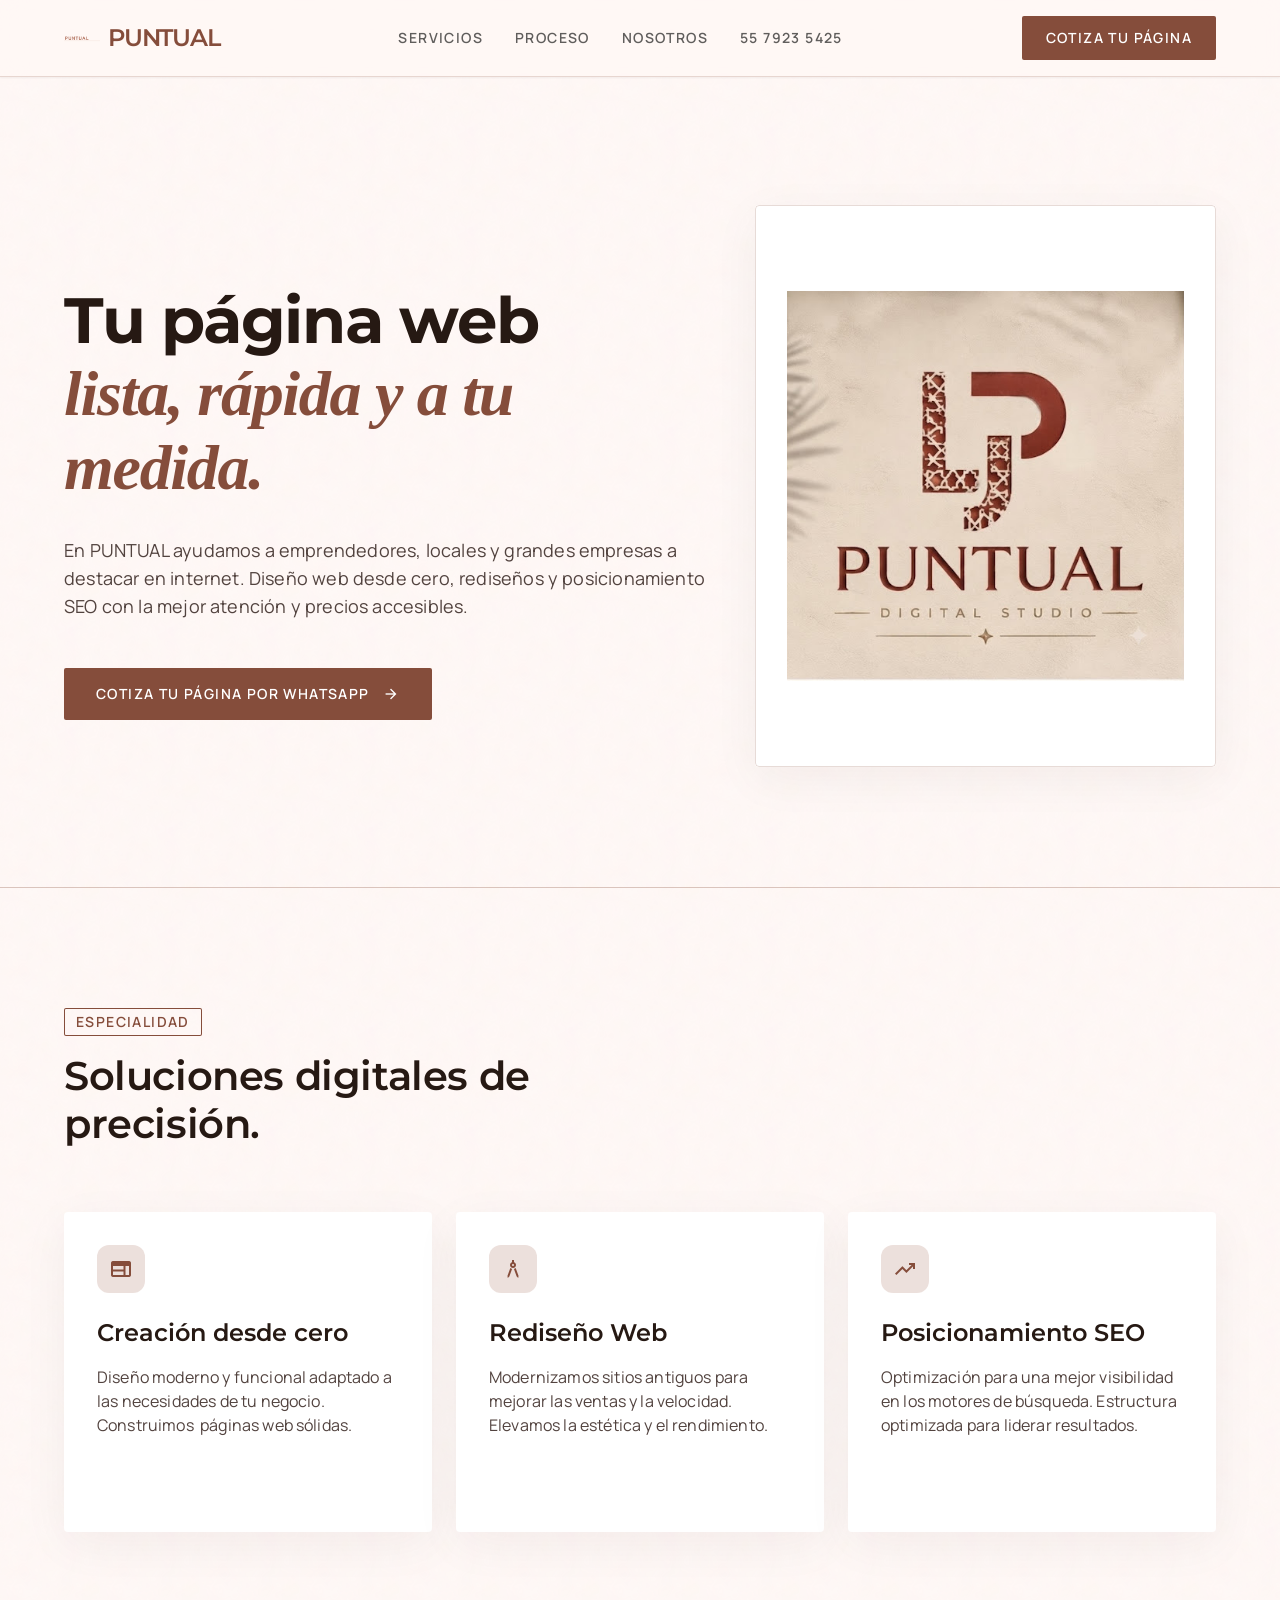
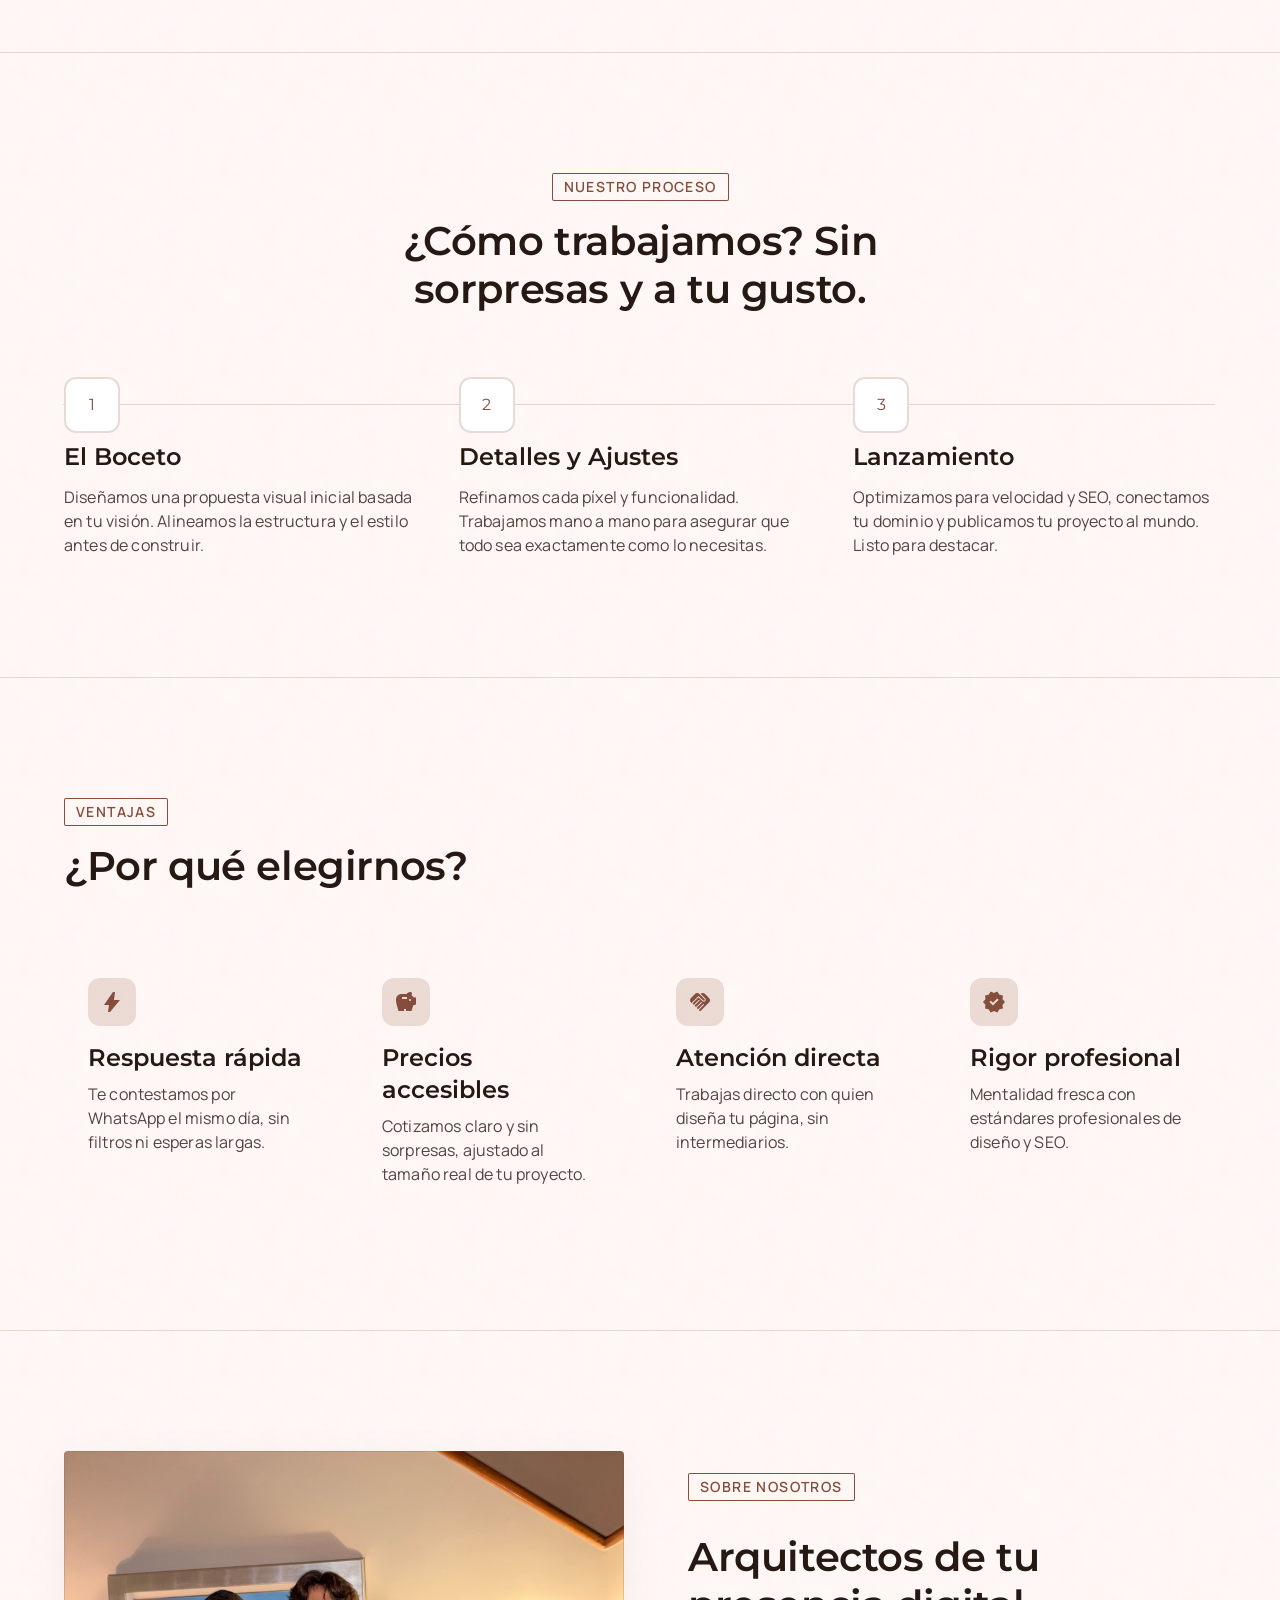
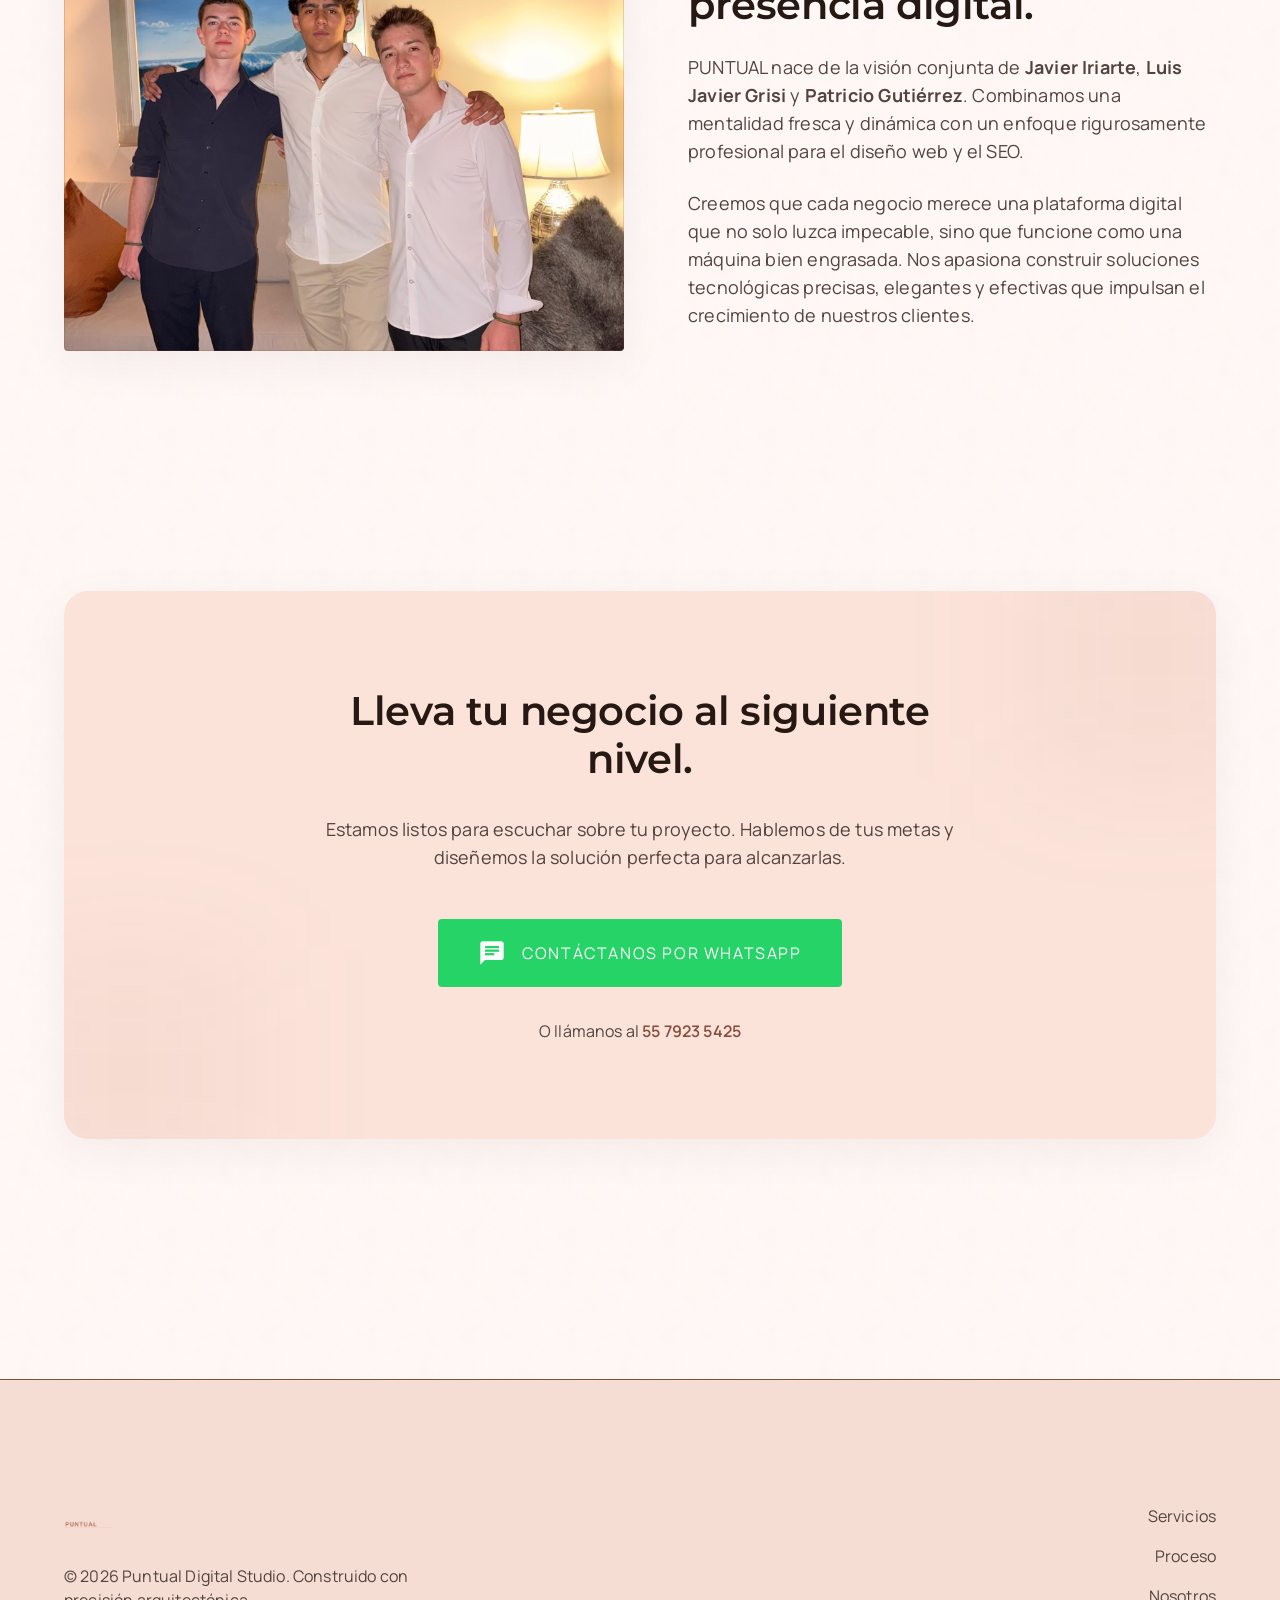
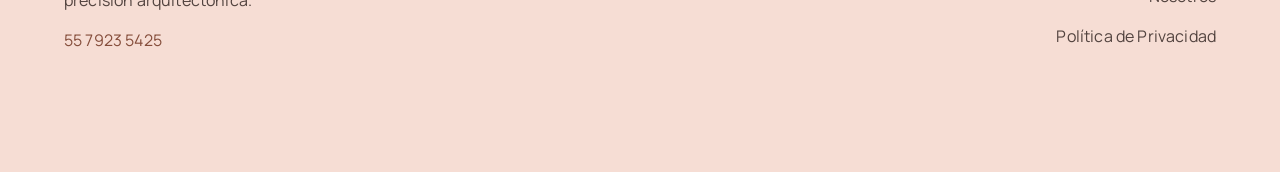
==== commit 453496a0: "Replace About Us photo with real founders photo, remove public address - Swap stock photo for a real" ====
--- a/index.html
+++ b/index.html
@@ -3,33 +3,35 @@
 <meta content="width=device-width, initial-scale=1.0" name="viewport">
 <title>PUNTUAL Digital Studio | Diseño Web y SEO en México</title>
 <meta name="description" content="En PUNTUAL diseñamos páginas web rápidas y a tu medida. Creación desde cero, rediseños y posicionamiento SEO para emprendedores, locales y empresas. Cotiza por WhatsApp.">
-<link rel="canonical" href="https://puntual-digitalstudio-kml6-puntual.vercel.app/">
+<link rel="canonical" href="https://www.puntualdigitalstudio.com.mx/">
 <meta property="og:type" content="website">
 <meta property="og:site_name" content="PUNTUAL Digital Studio">
 <meta property="og:title" content="PUNTUAL Digital Studio | Diseño Web y SEO en México">
 <meta property="og:description" content="Diseño web desde cero, rediseños y posicionamiento SEO con la mejor atención y precios accesibles.">
-<meta property="og:image" content="https://puntual-digitalstudio-kml6-puntual.vercel.app/images/hero-banner.jpg">
-<meta property="og:url" content="https://puntual-digitalstudio-kml6-puntual.vercel.app/">
+<meta property="og:image" content="https://www.puntualdigitalstudio.com.mx/images/hero-banner.jpg">
+<meta property="og:url" content="https://www.puntualdigitalstudio.com.mx/">
 <meta property="og:locale" content="es_MX">
 <meta name="twitter:card" content="summary_large_image">
 <meta name="twitter:title" content="PUNTUAL Digital Studio | Diseño Web y SEO en México">
 <meta name="twitter:description" content="Diseño web desde cero, rediseños y posicionamiento SEO con la mejor atención y precios accesibles.">
-<meta name="twitter:image" content="https://puntual-digitalstudio-kml6-puntual.vercel.app/images/hero-banner.jpg">
-<link rel="icon" type="image/png" href="/images/logo.png">
-<link rel="apple-touch-icon" href="/images/logo.png">
+<meta name="twitter:image" content="https://www.puntualdigitalstudio.com.mx/images/hero-banner.jpg">
+<link rel="icon" type="image/png" sizes="32x32" href="/images/favicon-32x32.png">
+<link rel="icon" type="image/png" sizes="16x16" href="/images/favicon-16x16.png">
+<link rel="icon" type="image/png" sizes="512x512" href="/images/logo.png">
+<link rel="apple-touch-icon" sizes="180x180" href="/images/apple-touch-icon.png">
+<meta name="google-site-verification" content="wUypUB_KikpzEh9z064tbtdJLdRs2R3v5S0lKIrUprc" />
 <script type="application/ld+json">
 {
   "@context": "https://schema.org",
   "@type": "LocalBusiness",
   "name": "Puntual Digital Studio",
-  "image": "https://puntual-digitalstudio-kml6-puntual.vercel.app/images/logo.png",
-  "url": "https://puntual-digitalstudio-kml6-puntual.vercel.app/",
+  "image": "https://www.puntualdigitalstudio.com.mx/images/logo.png",
+  "url": "https://www.puntualdigitalstudio.com.mx/",
   "telephone": "+525579235425",
   "priceRange": "$$",
-  "address": {
-    "@type": "PostalAddress",
-    "streetAddress": "Palma Real 18, Col. Bosques de las Palmas",
-    "addressCountry": "MX"
+  "areaServed": {
+    "@type": "City",
+    "name": "Ciudad de México"
   },
   "sameAs": []
 }
@@ -227,7 +229,7 @@
 <section class="py-section-gap px-margin-mobile md:px-margin-desktop max-w-container-max mx-auto border-t-[0.5px] border-primary/20" id="about">
 <div class="grid grid-cols-1 md:grid-cols-2 gap-gutter items-center">
 <div class="reveal relative h-[500px] rounded-lg overflow-hidden soft-ambient-shadow order-2 md:order-1">
-<img class="absolute inset-0 w-full h-full object-cover" alt="Equipo de PUNTUAL Digital Studio trabajando en una oficina moderna, revisando código en pantalla." src="images/about-team.jpg" width="512" height="382" loading="lazy">
+<img class="absolute inset-0 w-full h-full object-cover" alt="Javier Iriarte, Luis Javier Grisi y Patricio Gutiérrez, fundadores de PUNTUAL Digital Studio." src="images/about-team.jpg" width="1200" height="900" loading="lazy">
 <div class="absolute inset-0 border border-primary/20 pointer-events-none rounded-lg"></div>
 </div>
 <div class="reveal space-y-6 order-1 md:order-2 md:pl-8" style="transition-delay:100ms">
@@ -268,7 +270,6 @@
 <div class="space-y-4">
 <img alt="PUNTUAL Logo" class="h-12 w-auto block" src="images/logo.png" width="80" height="80" loading="lazy">
 <p class="font-body-md text-body-md text-on-surface-variant max-w-sm">© 2026 Puntual Digital Studio. Construido con precisión arquitectónica.</p>
-<p class="font-body-md text-body-md text-on-surface-variant max-w-sm">Palma Real 18, Col. Bosques de las Palmas</p>
 <a class="font-body-md text-body-md text-primary hover:underline w-fit block" href="tel:+525579235425">55 7923 5425</a>
 </div>
 <div class="flex flex-col md:items-end justify-center space-y-4 font-body-md text-body-md">
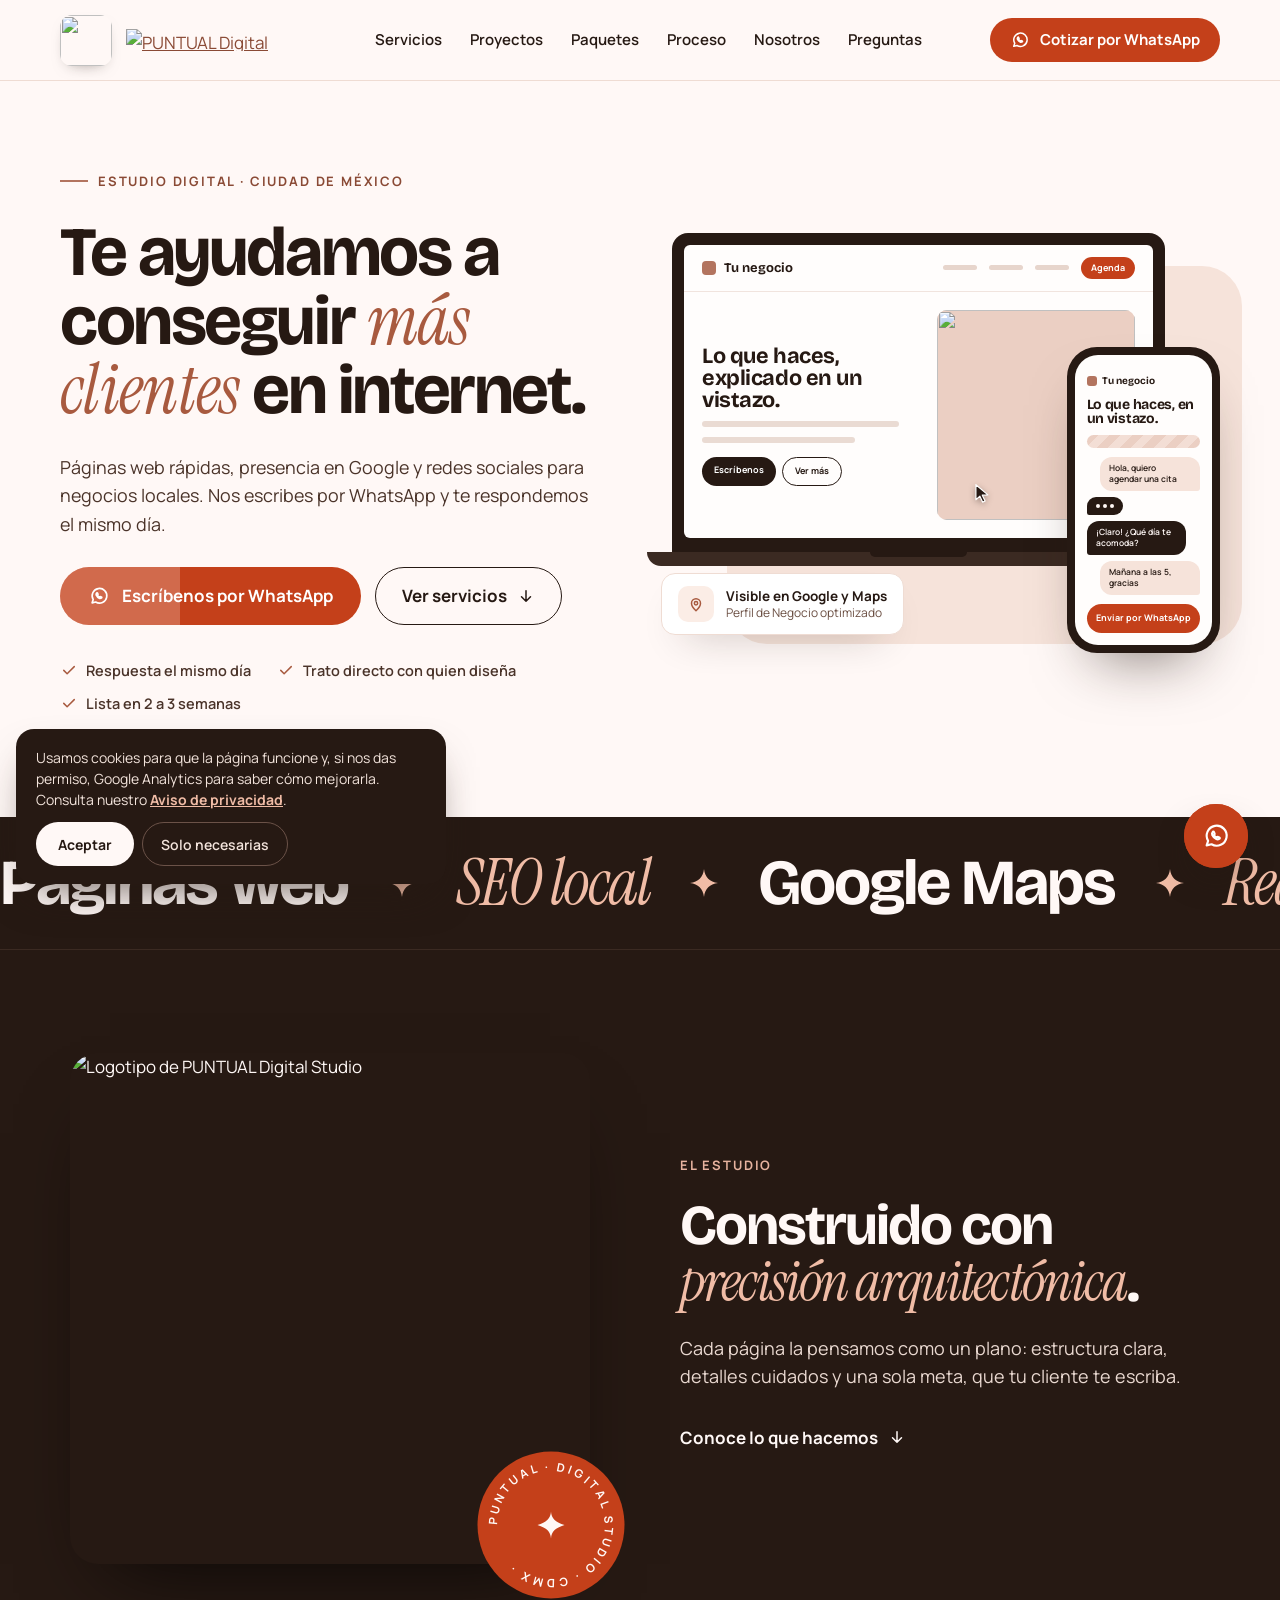
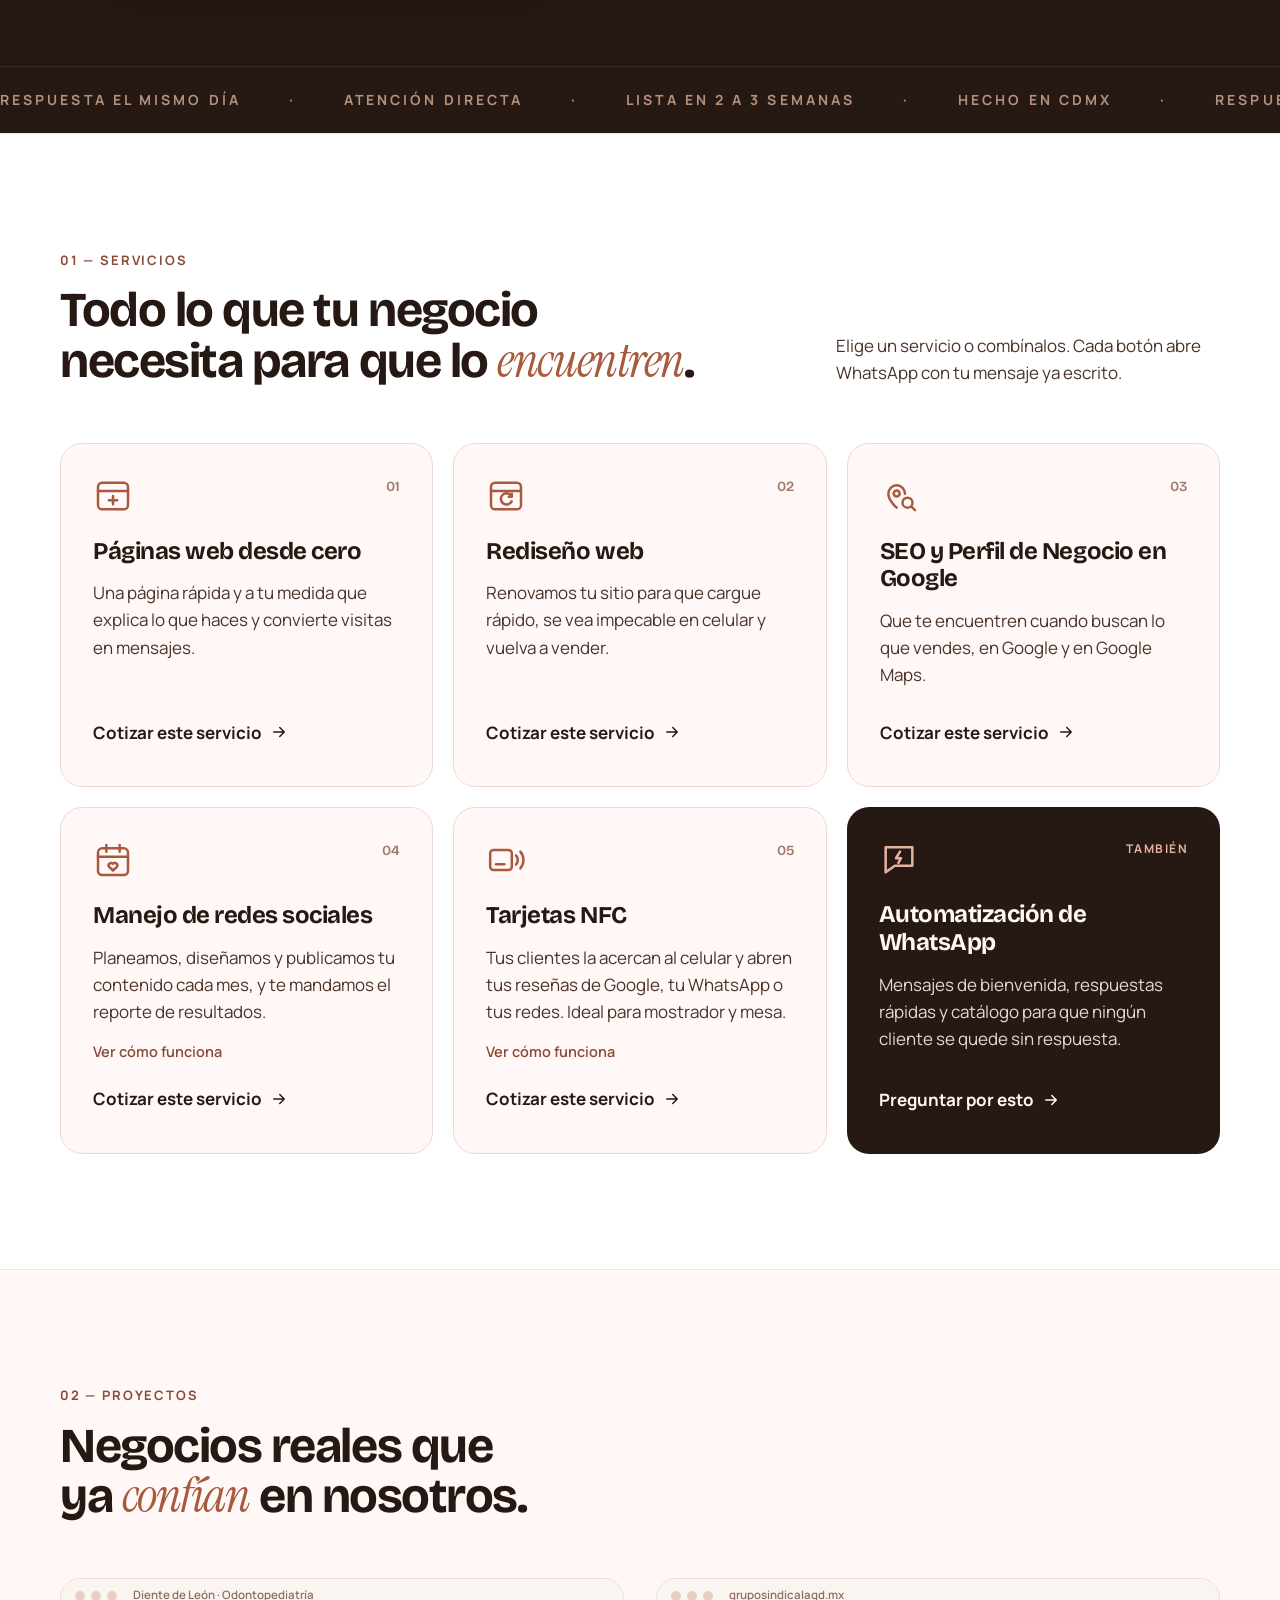
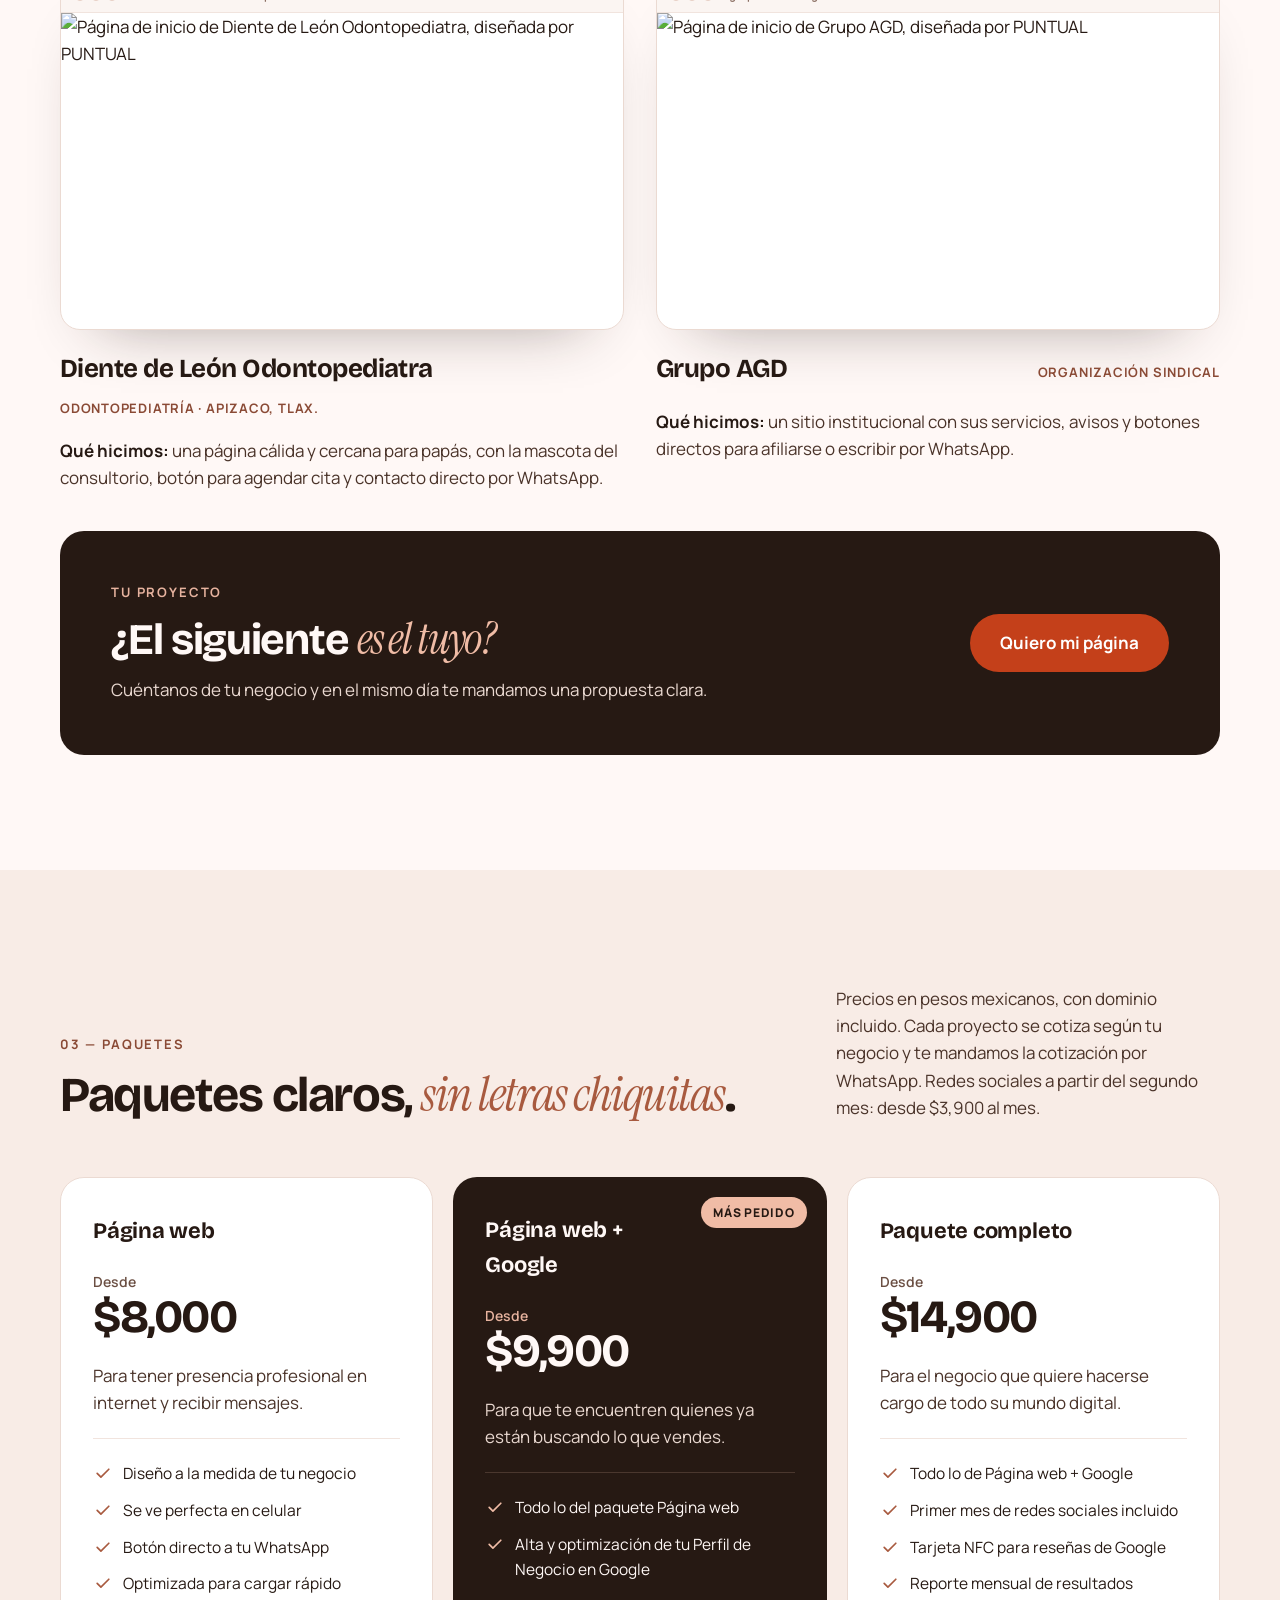
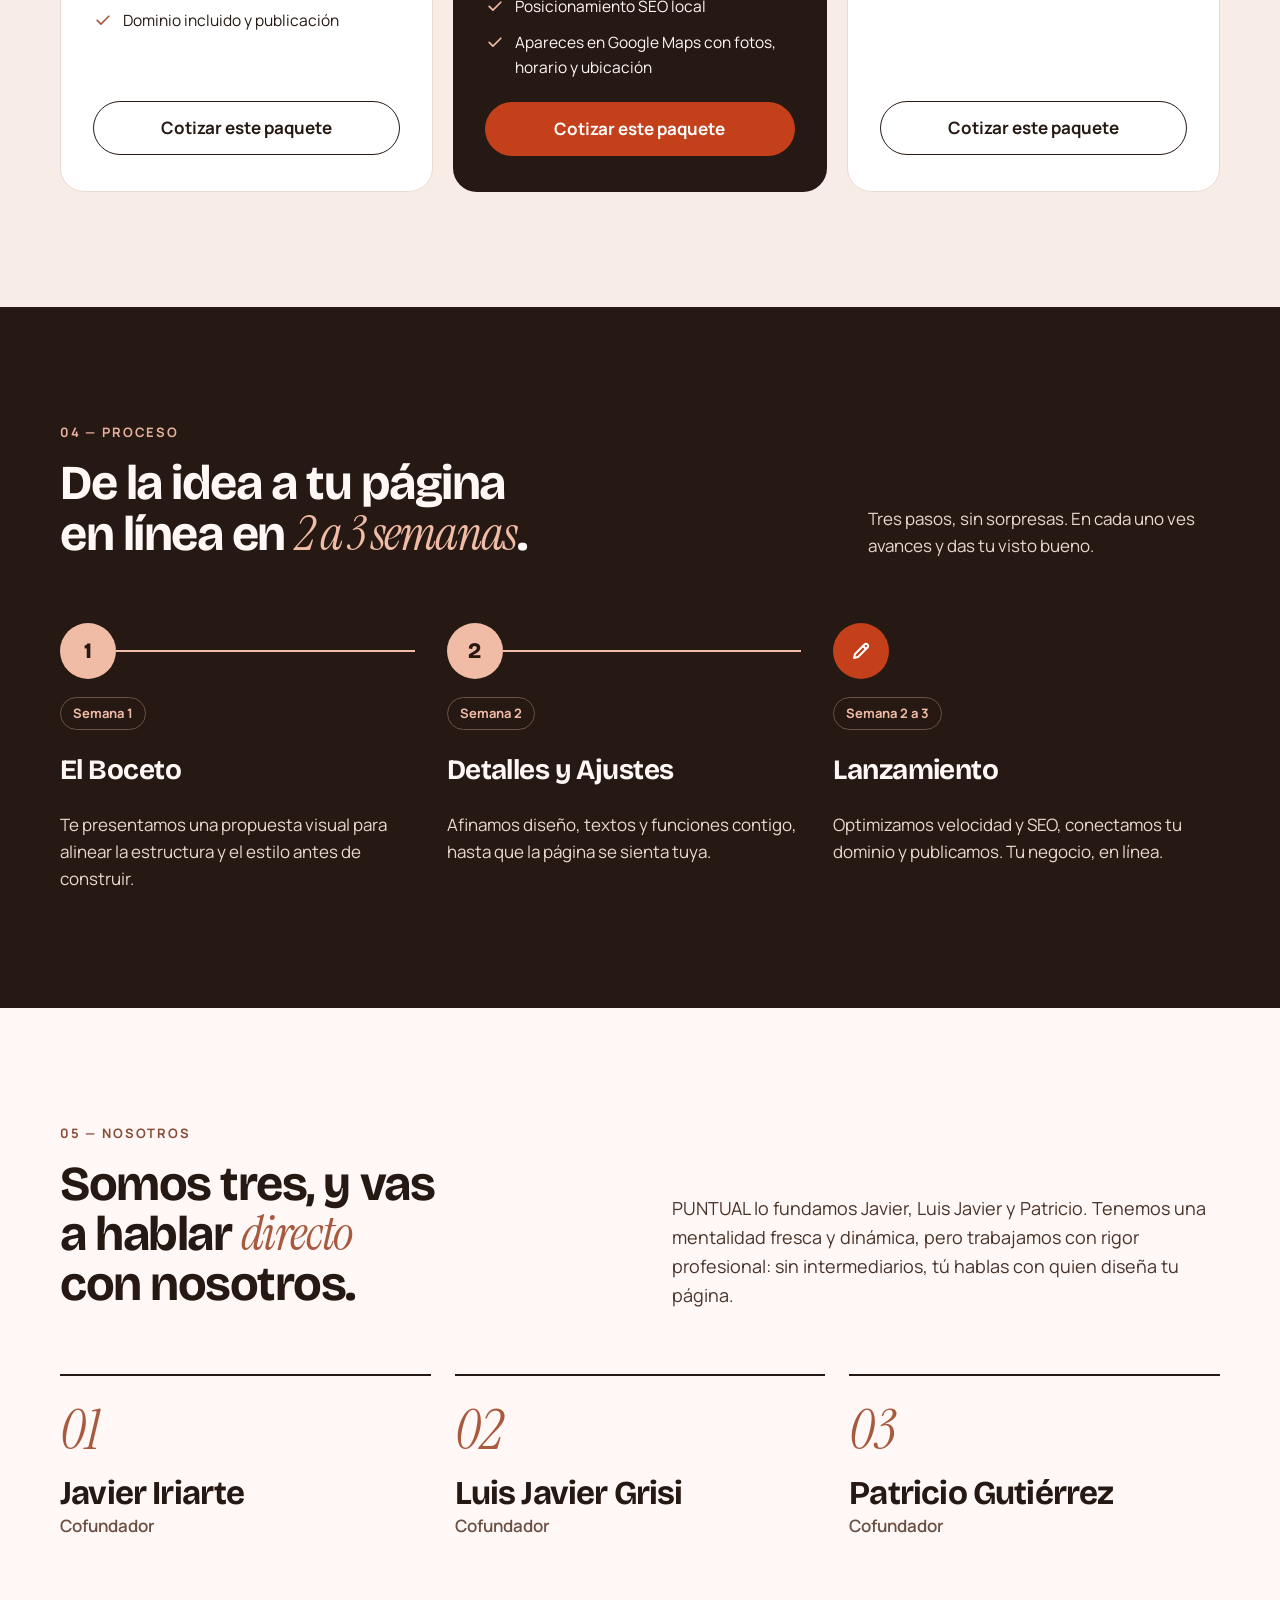
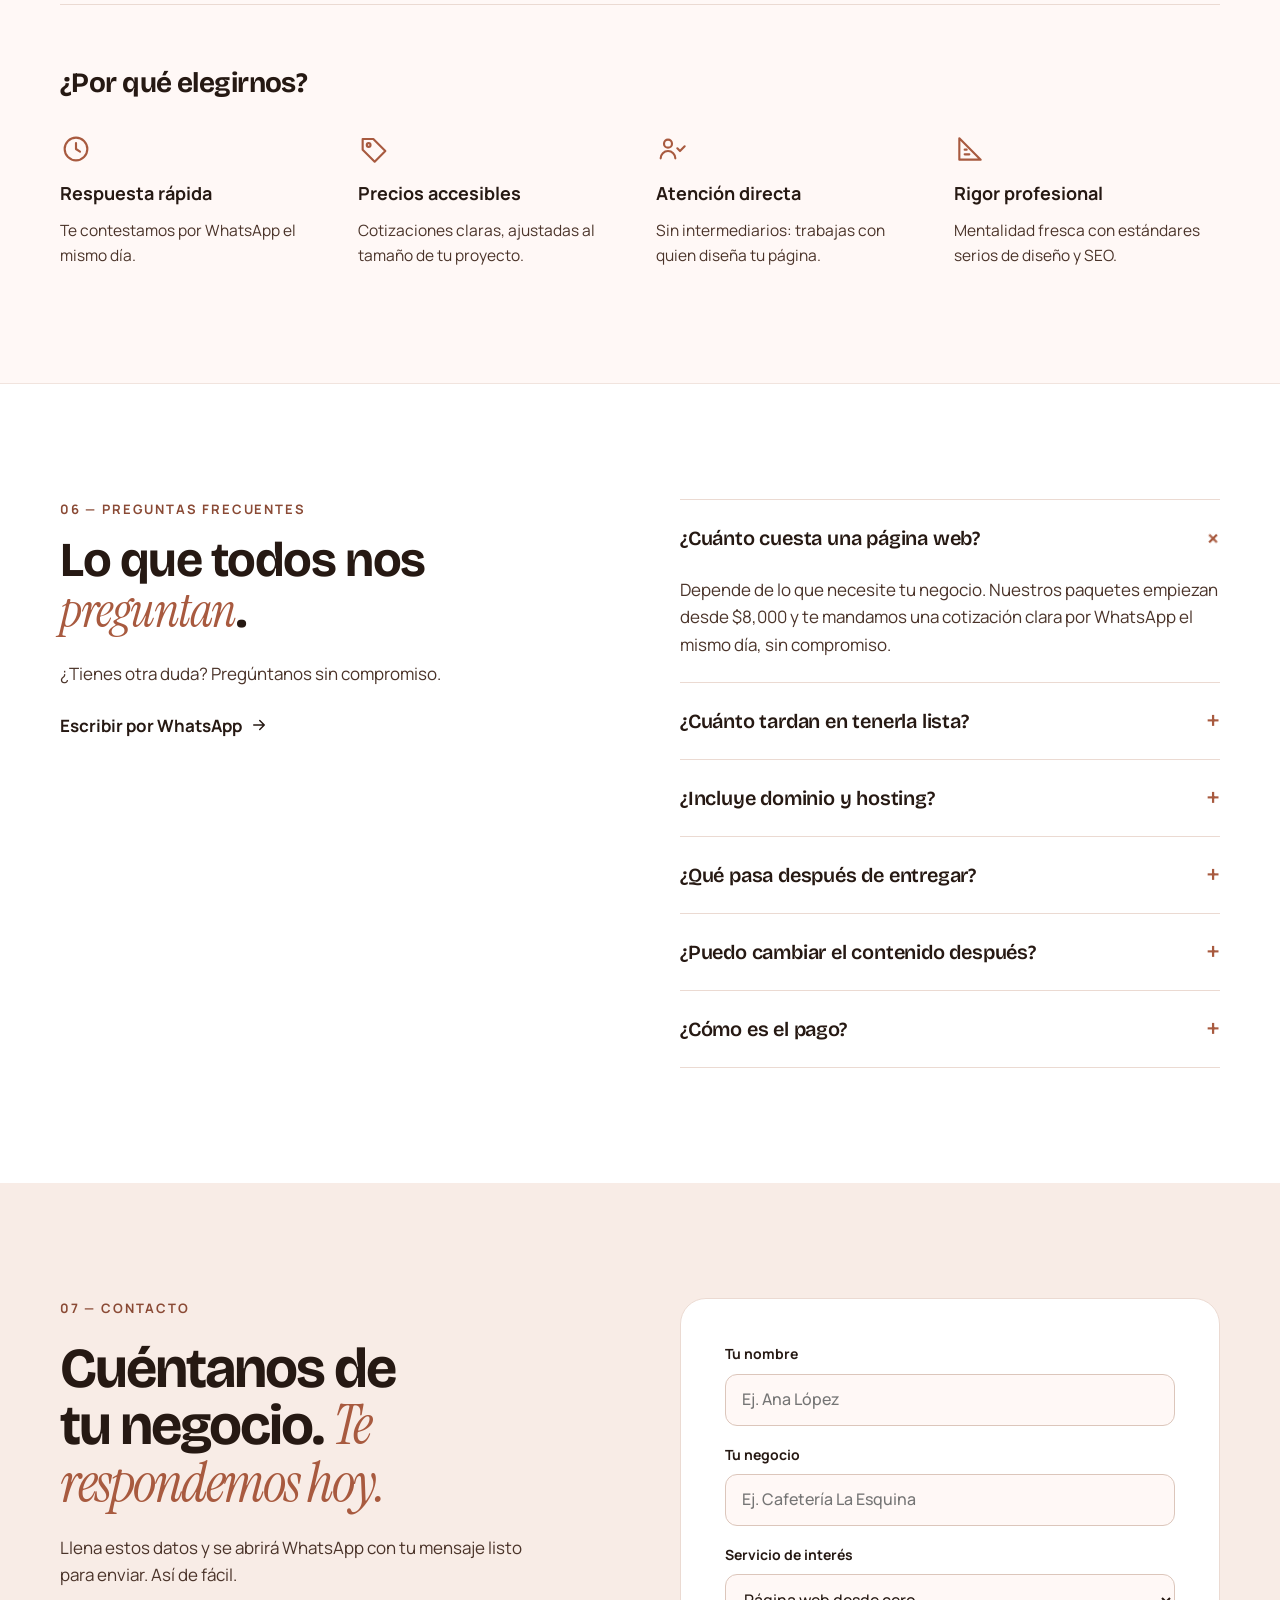
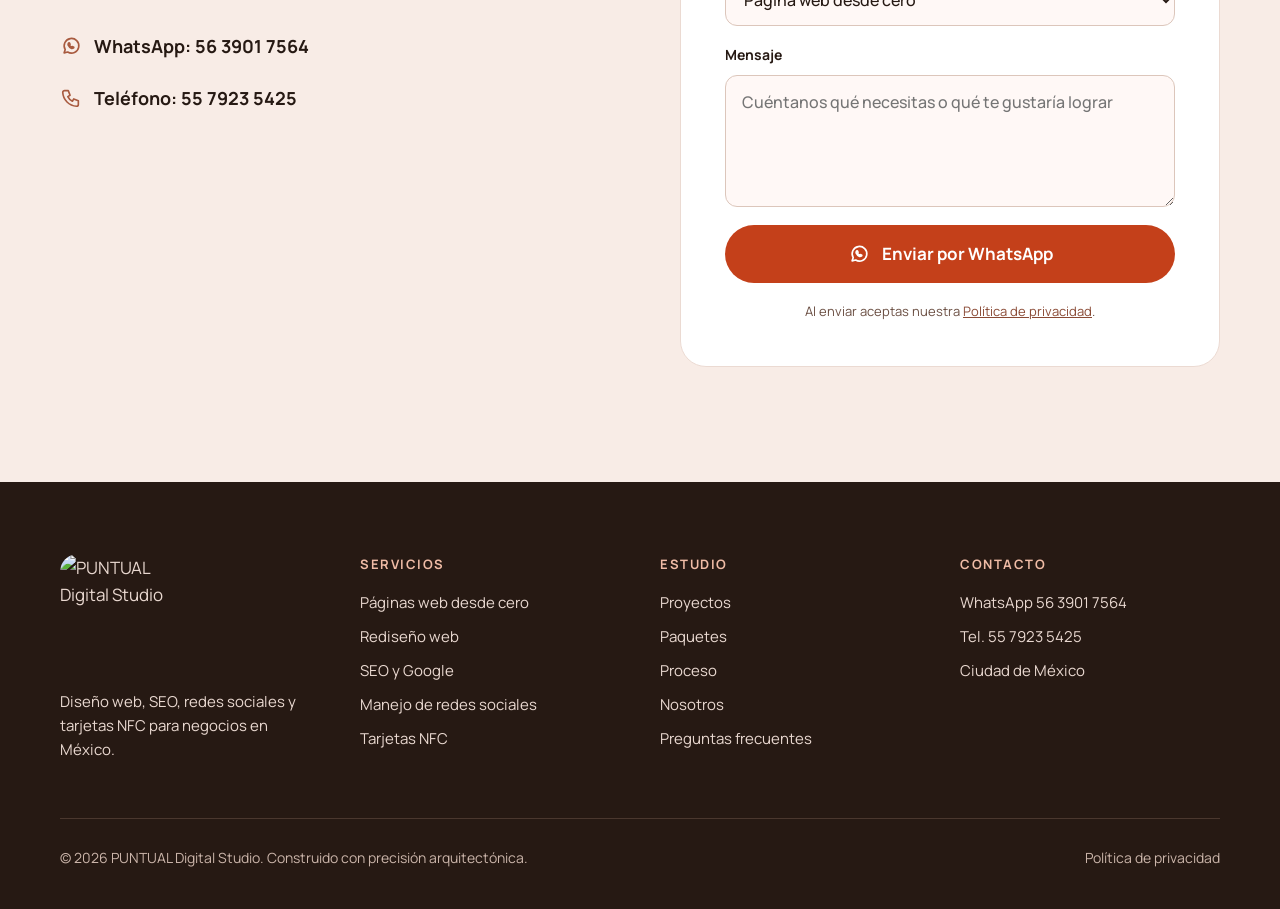
==== commit d9cb1135: "Add files via upload" ====
--- a/index.html
+++ b/index.html
@@ -1,312 +1,734 @@
-<!DOCTYPE html><html lang="es" style=""><head>
+<!doctype html>
+<html lang="es-MX">
+<head>
+<script>
+  // Consentimiento por defecto: todo negado hasta que el visitante acepte.
+  window.dataLayer = window.dataLayer || [];
+  function gtag(){dataLayer.push(arguments);}
+  var puntualConsent = null;
+  try { puntualConsent = localStorage.getItem('puntual_cookies'); } catch (e) {}
+  gtag('consent', 'default', {
+    analytics_storage: puntualConsent === 'aceptadas' ? 'granted' : 'denied',
+    ad_storage: 'denied',
+    ad_user_data: 'denied',
+    ad_personalization: 'denied',
+    wait_for_update: 500
+  });
+</script>
+<!-- Google Tag Manager -->
+<script>(function(w,d,s,l,i){w[l]=w[l]||[];w[l].push({'gtm.start':
+new Date().getTime(),event:'gtm.js'});var f=d.getElementsByTagName(s)[0],
+j=d.createElement(s),dl=l!='dataLayer'?'&l='+l:'';j.async=true;j.src=
+'https://www.googletagmanager.com/gtm.js?id='+i+dl;f.parentNode.insertBefore(j,f);
+})(window,document,'script','dataLayer','GTM-W88TRM54');</script>
+<!-- End Google Tag Manager -->
 <meta charset="utf-8">
-<meta content="width=device-width, initial-scale=1.0" name="viewport">
-<title>PUNTUAL Digital Studio | Diseño Web y SEO en México</title>
-<meta name="description" content="En PUNTUAL diseñamos páginas web rápidas y a tu medida. Creación desde cero, rediseños y posicionamiento SEO para emprendedores, locales y empresas. Cotiza por WhatsApp.">
+<meta name="viewport" content="width=device-width, initial-scale=1.0">
 <link rel="canonical" href="https://www.puntualdigitalstudio.com.mx/">
 <meta property="og:type" content="website">
 <meta property="og:site_name" content="PUNTUAL Digital Studio">
-<meta property="og:title" content="PUNTUAL Digital Studio | Diseño Web y SEO en México">
-<meta property="og:description" content="Diseño web desde cero, rediseños y posicionamiento SEO con la mejor atención y precios accesibles.">
+<meta property="og:locale" content="es_MX">
+<meta property="og:title" content="Diseño web, SEO y redes sociales en CDMX | PUNTUAL Digital Studio">
+<meta property="og:description" content="Páginas web rápidas, posicionamiento en Google, manejo de redes sociales y tarjetas NFC para negocios en México. Cotiza por WhatsApp y te respondemos el mismo día.">
+<meta property="og:url" content="https://www.puntualdigitalstudio.com.mx/">
 <meta property="og:image" content="https://www.puntualdigitalstudio.com.mx/images/hero-banner.jpg">
-<meta property="og:url" content="https://www.puntualdigitalstudio.com.mx/">
-<meta property="og:locale" content="es_MX">
 <meta name="twitter:card" content="summary_large_image">
-<meta name="twitter:title" content="PUNTUAL Digital Studio | Diseño Web y SEO en México">
-<meta name="twitter:description" content="Diseño web desde cero, rediseños y posicionamiento SEO con la mejor atención y precios accesibles.">
-<meta name="twitter:image" content="https://www.puntualdigitalstudio.com.mx/images/hero-banner.jpg">
+<meta name="theme-color" content="#261913">
 <link rel="icon" type="image/png" sizes="32x32" href="/images/favicon-32x32.png">
 <link rel="icon" type="image/png" sizes="16x16" href="/images/favicon-16x16.png">
-<link rel="icon" type="image/png" sizes="512x512" href="/images/logo.png">
 <link rel="apple-touch-icon" sizes="180x180" href="/images/apple-touch-icon.png">
-<meta name="google-site-verification" content="wUypUB_KikpzEh9z064tbtdJLdRs2R3v5S0lKIrUprc" />
-<script type="application/ld+json">
-{
-  "@context": "https://schema.org",
-  "@type": "LocalBusiness",
-  "name": "Puntual Digital Studio",
-  "image": "https://www.puntualdigitalstudio.com.mx/images/logo.png",
-  "url": "https://www.puntualdigitalstudio.com.mx/",
-  "telephone": "+525579235425",
-  "priceRange": "$$",
-  "areaServed": {
-    "@type": "City",
-    "name": "Ciudad de México"
-  },
-  "sameAs": []
+<title>Diseño web, SEO y redes sociales en CDMX | PUNTUAL Digital Studio</title>
+<meta name="description" content="Páginas web rápidas, posicionamiento en Google, manejo de redes sociales y tarjetas NFC para negocios en México. Cotiza por WhatsApp y te respondemos el mismo día.">
+<script type="application/ld+json">{"@context":"https://schema.org","@type":"ProfessionalService","name":"PUNTUAL Digital Studio","url":"https://www.puntualdigitalstudio.com.mx/","logo":"https://www.puntualdigitalstudio.com.mx/images/logo.png","telephone":"+52 55 7923 5425","areaServed":"México","address":{"@type":"PostalAddress","streetAddress":"Palma Brava 15, Bosques de las Palmas","addressLocality":"Huixquilucan","addressRegion":"Estado de México","postalCode":"52787","addressCountry":"MX"},"founder":[{"@type":"Person","name":"Javier Iriarte"},{"@type":"Person","name":"Luis Javier Grisi"},{"@type":"Person","name":"Patricio Gutiérrez"}],"makesOffer":[{"@type":"Offer","itemOffered":{"@type":"Service","name":"Creación de páginas web"}},{"@type":"Offer","itemOffered":{"@type":"Service","name":"Rediseño web"}},{"@type":"Offer","itemOffered":{"@type":"Service","name":"Posicionamiento SEO y Perfil de Negocio en Google"}},{"@type":"Offer","itemOffered":{"@type":"Service","name":"Manejo de redes sociales"}},{"@type":"Offer","itemOffered":{"@type":"Service","name":"Tarjetas NFC"}}]}</script>
+<link rel="preconnect" href="https://fonts.googleapis.com">
+<link href="https://fonts.googleapis.com/css2?family=Bricolage+Grotesque:opsz,wght@12..96,500;12..96,600;12..96,700;12..96,800&family=Instrument+Serif:ital@0;1&family=Manrope:wght@400;500;600;700&display=swap" rel="stylesheet">
+<style>
+body{margin:0;background:#FFF8F6}
+*{box-sizing:border-box}
+html{scroll-behavior:smooth}
+a{color:#8A4A35}a:hover{color:#261913}
+.btn{transition:transform .2s ease, box-shadow .2s ease, background-color .2s ease}
+.btn:hover{transform:translateY(-2px);box-shadow:0 10px 24px -12px rgba(38,25,19,.55)}
+.lnk{text-decoration:none;transition:color .2s ease}
+.lnk:hover{color:#C4401A}
+.card{transition:border-color .25s ease, transform .25s ease}
+.card:hover{border-color:#B3745F;transform:translateY(-3px)}
+details summary{list-style:none;cursor:pointer}
+details summary::-webkit-details-marker{display:none}
+details[open] .plus{transform:rotate(45deg)}
+.plus{transition:transform .25s ease}
+input:focus,select:focus,textarea:focus{outline:2px solid #B3745F;outline-offset:1px;border-color:#B3745F}
+@keyframes rv{from{opacity:0;transform:translateY(28px)}to{opacity:1;transform:none}}
+@keyframes floaty{0%,100%{transform:translateY(0)}50%{transform:translateY(-8px)}}
+@keyframes inUp{from{opacity:0;transform:translateY(36px);filter:blur(6px)}to{opacity:1;transform:none;filter:none}}
+@keyframes screenScroll{0%,22%{transform:translateY(0)}30%,55%{transform:translateY(-33.333%)}63%,88%{transform:translateY(-66.666%)}96%,100%{transform:translateY(0)}}
+@keyframes cursorMove{0%,14%{transform:translate(62%,78%)}20%{transform:translate(18%,58%)}22%{transform:translate(18%,58%) scale(.85)}24%,48%{transform:translate(18%,58%)}56%{transform:translate(70%,40%)}80%{transform:translate(42%,62%)}100%{transform:translate(62%,78%)}}
+@keyframes chat1{0%,6%{opacity:0;transform:translateY(10px)}10%,92%{opacity:1;transform:none}100%{opacity:0}}
+@keyframes chatDots{0%,16%{opacity:0}20%,34%{opacity:1}38%,100%{opacity:0}}
+@keyframes chat2{0%,36%{opacity:0;transform:translateY(10px)}40%,92%{opacity:1;transform:none}100%{opacity:0}}
+@keyframes chat3{0%,58%{opacity:0;transform:translateY(10px)}62%,92%{opacity:1;transform:none}100%{opacity:0}}
+@keyframes dot{0%,100%{opacity:.25}50%{opacity:1}}
+@keyframes marquee{from{transform:translateX(0)}to{transform:translateX(-50%)}}
+@keyframes kenburns{0%{transform:scale(1.02) translate(0,0)}50%{transform:scale(1.12) translate(-2%,-1.5%)}100%{transform:scale(1.02) translate(0,0)}}
+@keyframes sheen{0%,60%{transform:translateX(-120%) skewX(-18deg)}80%,100%{transform:translateX(220%) skewX(-18deg)}}
+@keyframes ring{0%{transform:scale(1);opacity:.55}100%{transform:scale(1.7);opacity:0}}
+@keyframes draw{from{transform:scaleX(0)}to{transform:scaleX(1)}}
+@keyframes spinSlow{to{transform:rotate(360deg)}}
+@media (prefers-reduced-motion:no-preference){
+  @supports (animation-timeline: view()){
+    .rv{animation:rv linear both;animation-timeline:view();animation-range:entry 0% entry 30%}
+    .draw{transform-origin:left center;animation:draw linear both;animation-timeline:view();animation-range:entry 20% cover 45%}
+  }
+  .floaty{animation:floaty 6s ease-in-out infinite}
+  .in1,.in2,.in3,.in4,.in5,.in6{animation:inUp 1s cubic-bezier(.2,.7,.2,1) both}
+  .in2{animation-delay:.12s}.in3{animation-delay:.28s}.in4{animation-delay:.42s}.in5{animation-delay:.56s}.in6{animation-delay:.3s;animation-duration:1.3s}
+  .screen{animation:screenScroll 14s cubic-bezier(.65,0,.35,1) infinite}
+  .cursor{animation:cursorMove 14s ease-in-out infinite}
+  .c1{animation:chat1 9s ease infinite}.cdots{animation:chatDots 9s ease infinite}.c2{animation:chat2 9s ease infinite}.c3{animation:chat3 9s ease infinite}
+  .d1{animation:dot 1s infinite}.d2{animation:dot 1s .2s infinite}.d3{animation:dot 1s .4s infinite}
+  .marquee{animation:marquee 32s linear infinite}
+  .marquee.rev{animation-direction:reverse;animation-duration:40s}
+  .kb{animation:kenburns 18s ease-in-out infinite}
+  .sheen{animation:sheen 6s ease-in-out infinite}
+  .ring{animation:ring 2.2s ease-out infinite}
+  .spin{animation:spinSlow 24s linear infinite}
 }
+@media (max-width:860px){.navlinks{display:none !important}.hide-sm{display:none !important}}
+@media (max-width:560px){.hide-xs{display:none !important}}
+</style>
+</head>
+<body>
+<!-- Google Tag Manager (noscript) -->
+<noscript><iframe src="https://www.googletagmanager.com/ns.html?id=GTM-W88TRM54"
+height="0" width="0" style="display:none;visibility:hidden"></iframe></noscript>
+<!-- End Google Tag Manager (noscript) -->
+<div style="font-family: 'Manrope', 'Helvetica Neue', system-ui, sans-serif; color: #261913; background: #FFF8F6; font-size: 17px; line-height: 1.6; -webkit-font-smoothing: antialiased">
+
+<!-- NAV -->
+<header style="position: sticky; top: 0; z-index: 30; background: rgba(255,248,246,0.92); backdrop-filter: blur(10px); border-bottom: 1px solid #EFDCD3">
+  <nav aria-label="Principal" style="max-width: 1240px; margin: 0 auto; padding: 14px clamp(16px, 4vw, 40px); display: flex; align-items: center; justify-content: space-between; gap: 24px">
+    <a href="#inicio" aria-label="PUNTUAL Digital Studio, inicio" style="display: flex; align-items: center; gap: 14px; height: 52px">
+      <img src="/images/puntual-logo.webp" alt="" width="52" height="51" style="width: 52px; height: 51px; border-radius: 12px; object-fit: cover; display: block; box-shadow: 0 6px 16px -10px rgba(38,25,19,0.6)">
+      <img src="/images/puntual-wordmark.webp" class="hide-xs" alt="PUNTUAL Digital Studio" width="190" height="23" style="height: 22px; width: auto; display: block">
+    </a>
+    <div class="navlinks" style="display: flex; align-items: center; gap: 28px; font-size: 15px; font-weight: 600">
+      <a class="lnk" href="#servicios" style="color: #261913">Servicios</a>
+      <a class="lnk" href="#proyectos" style="color: #261913">Proyectos</a>
+      <a class="lnk" href="#paquetes" style="color: #261913">Paquetes</a>
+      <a class="lnk" href="#proceso" style="color: #261913">Proceso</a>
+      <a class="lnk" href="#nosotros" style="color: #261913">Nosotros</a>
+      <a class="lnk" href="#preguntas" style="color: #261913">Preguntas</a>
+    </div>
+    <a class="btn" href="https://wa.me/525639017564?text=Hola%20PUNTUAL%2C%20quiero%20cotizar%20un%20proyecto%20para%20mi%20negocio." target="_blank" rel="noopener" style="display: inline-flex; align-items: center; gap: 10px; min-height: 44px; padding: 0 20px; border-radius: 999px; background: #C4401A; color: #FFFFFF; font-weight: 700; font-size: 15px; text-decoration: none; white-space: nowrap">
+      <svg aria-hidden="true" width="20" height="20" viewBox="0 0 24 24" fill="none" stroke="currentColor" stroke-width="1.8" stroke-linecap="round" stroke-linejoin="round"><path d="M4.5 19.5l1.2-3.6A8 8 0 1 1 8.4 18.6z"></path><path d="M9.3 9c.3-.6.9-.6 1.1-.1l.5 1.2c.1.3 0 .6-.2.8l-.3.3c.4.9 1.1 1.6 2 2l.3-.3c.2-.2.5-.3.8-.2l1.2.5c.5.2.5.8-.1 1.1-.7.4-1.5.6-2.3.2a7 7 0 0 1-3.3-3.3c-.3-.8-.2-1.6.3-2.2z"></path></svg>
+      Cotizar por WhatsApp
+    </a>
+  </nav>
+</header>
+
+<main id="inicio">
+
+<!-- HERO -->
+<section aria-labelledby="hero-title" style="max-width: 1240px; margin: 0 auto; padding: clamp(48px, 7vw, 96px) clamp(16px, 4vw, 40px) clamp(64px, 8vw, 112px); display: grid; grid-template-columns: repeat(auto-fit, minmax(min(500px, 100%), 1fr)); gap: clamp(40px, 5vw, 72px); align-items: center">
+  <div style="display: flex; flex-direction: column; gap: 28px">
+    <p class="in1" style="margin: 0; display: inline-flex; align-items: center; gap: 10px; font-size: 13px; font-weight: 700; letter-spacing: 0.14em; text-transform: uppercase; color: #8A4A35">
+      <span aria-hidden="true" style="width: 28px; height: 2px; background: #B3745F; display: block"></span>
+      Estudio digital · Ciudad de México
+    </p>
+    <h1 id="hero-title" class="in2" style="margin: 0; font-family: 'Bricolage Grotesque', 'Helvetica Neue', sans-serif; font-weight: 700; font-size: clamp(2.7rem, 5.4vw, 5.1rem); line-height: 0.98; letter-spacing: -0.035em; text-wrap: balance">
+      Te ayudamos a conseguir <span style="font-family: 'Instrument Serif', Georgia, serif; font-style: italic; font-weight: 400; letter-spacing: -0.01em; color: #A85A3F">más clientes</span> en internet.
+    </h1>
+    <p class="in3" style="margin: 0; max-width: 34rem; font-size: clamp(1.05rem, 1.4vw, 1.2rem); color: #4A3329; text-wrap: pretty">
+      Páginas web rápidas, presencia en Google y redes sociales para negocios locales. Nos escribes por WhatsApp y te respondemos el mismo día.
+    </p>
+    <div class="in4" style="display: flex; flex-wrap: wrap; gap: 14px; align-items: center">
+      <a class="btn" href="https://wa.me/525639017564?text=Hola%20PUNTUAL%2C%20quiero%20cotizar%20un%20proyecto%20para%20mi%20negocio." target="_blank" rel="noopener" style="position: relative; overflow: hidden; display: inline-flex; align-items: center; gap: 12px; min-height: 58px; padding: 0 28px; border-radius: 999px; background: #C4401A; color: #FFFFFF; font-weight: 700; font-size: 17px; text-decoration: none">
+        <span class="sheen" aria-hidden="true" style="position: absolute; top: 0; bottom: 0; left: 0; width: 40%; background: rgba(255,255,255,0.22); display: block"></span>
+        <svg aria-hidden="true" width="22" height="22" viewBox="0 0 24 24" fill="none" stroke="currentColor" stroke-width="1.8" stroke-linecap="round" stroke-linejoin="round"><path d="M4.5 19.5l1.2-3.6A8 8 0 1 1 8.4 18.6z"></path><path d="M9.3 9c.3-.6.9-.6 1.1-.1l.5 1.2c.1.3 0 .6-.2.8l-.3.3c.4.9 1.1 1.6 2 2l.3-.3c.2-.2.5-.3.8-.2l1.2.5c.5.2.5.8-.1 1.1-.7.4-1.5.6-2.3.2a7 7 0 0 1-3.3-3.3c-.3-.8-.2-1.6.3-2.2z"></path></svg>
+        Escríbenos por WhatsApp
+      </a>
+      <a class="btn" href="#servicios" style="display: inline-flex; align-items: center; gap: 10px; min-height: 58px; padding: 0 26px; border-radius: 999px; border: 1.5px solid #261913; color: #261913; font-weight: 700; font-size: 17px; text-decoration: none">
+        Ver servicios
+        <svg aria-hidden="true" width="18" height="18" viewBox="0 0 24 24" fill="none" stroke="currentColor" stroke-width="2" stroke-linecap="round" stroke-linejoin="round"><path d="M12 5v14M6 13l6 6 6-6"></path></svg>
+      </a>
+    </div>
+    <ul class="in5" style="margin: 6px 0 0; padding: 0; list-style: none; display: flex; flex-wrap: wrap; gap: 10px 26px; font-size: 14.5px; font-weight: 600; color: #4A3329">
+      <li style="display: flex; align-items: center; gap: 8px"><svg aria-hidden="true" width="18" height="18" viewBox="0 0 24 24" fill="none" stroke="#A85A3F" stroke-width="2" stroke-linecap="round" stroke-linejoin="round"><path d="M5 12.5l4.5 4.5L19 7.5"></path></svg>Respuesta el mismo día</li>
+      <li style="display: flex; align-items: center; gap: 8px"><svg aria-hidden="true" width="18" height="18" viewBox="0 0 24 24" fill="none" stroke="#A85A3F" stroke-width="2" stroke-linecap="round" stroke-linejoin="round"><path d="M5 12.5l4.5 4.5L19 7.5"></path></svg>Trato directo con quien diseña</li>
+      <li style="display: flex; align-items: center; gap: 8px"><svg aria-hidden="true" width="18" height="18" viewBox="0 0 24 24" fill="none" stroke="#A85A3F" stroke-width="2" stroke-linecap="round" stroke-linejoin="round"><path d="M5 12.5l4.5 4.5L19 7.5"></path></svg>Lista en 2 a 3 semanas</li>
+    </ul>
+  </div>
+
+  <!-- Mockup: laptop + phone -->
+  <div class="in6" role="img" aria-label="Ejemplo animado de página web hecha por PUNTUAL, vista en laptop y en celular" style="position: relative; padding: 0 0 56px 0; min-height: 420px">
+    <div aria-hidden="true" style="position: absolute; inset: 8% -4% 2% 10%; background: #F6E3DA; border-radius: 40px"></div>
+    <div style="position: relative; width: 90%">
+      <div style="background: #261913; border-radius: 16px 16px 0 0; padding: 12px 12px 14px">
+        <div style="aspect-ratio: 16 / 10; background: #FFFDFC; border-radius: 6px; overflow: hidden; display: flex; flex-direction: column">
+          <div style="display: flex; align-items: center; justify-content: space-between; padding: 12px 18px; border-bottom: 1px solid #F1E4DE">
+            <div style="display: flex; align-items: center; gap: 8px; font-family: 'Bricolage Grotesque', sans-serif; font-weight: 700; font-size: 13px"><span style="width: 14px; height: 14px; border-radius: 4px; background: #B3745F; display: block"></span>Tu negocio</div>
+            <div style="display: flex; gap: 12px; align-items: center"><span style="width: 34px; height: 5px; border-radius: 3px; background: #E7D5CC; display: block"></span><span style="width: 34px; height: 5px; border-radius: 3px; background: #E7D5CC; display: block"></span><span style="width: 34px; height: 5px; border-radius: 3px; background: #E7D5CC; display: block"></span><span style="padding: 4px 10px; border-radius: 99px; background: #C4401A; color: #FFFFFF; font-size: 9px; font-weight: 700">Agenda</span></div>
+          </div>
+          <div style="flex: 1; position: relative; overflow: hidden">
+            <div class="screen" style="position: absolute; left: 0; right: 0; top: 0; height: 300%; display: grid; grid-template-rows: repeat(3, minmax(0, 1fr))">
+              <!-- Pantalla 1: portada -->
+              <div style="display: grid; grid-template-columns: 1.1fr 1fr; gap: 16px; padding: 18px">
+                <div style="display: flex; flex-direction: column; justify-content: center; gap: 10px">
+                  <div style="font-family: 'Bricolage Grotesque', sans-serif; font-weight: 700; font-size: clamp(14px, 1.7vw, 24px); line-height: 1.02; letter-spacing: -0.02em">Lo que haces, explicado en un vistazo.</div>
+                  <span style="width: 90%; height: 6px; border-radius: 3px; background: #EADBD3; display: block"></span>
+                  <span style="width: 70%; height: 6px; border-radius: 3px; background: #EADBD3; display: block"></span>
+                  <div style="display: flex; gap: 6px; margin-top: 4px"><span style="padding: 6px 12px; border-radius: 99px; background: #261913; color: #FFFFFF; font-size: 9px; font-weight: 700">Escríbenos</span><span style="padding: 6px 12px; border-radius: 99px; border: 1px solid #261913; font-size: 9px; font-weight: 700">Ver más</span></div>
+                </div>
+                <div style="border-radius: 10px; overflow: hidden; position: relative; background: #EBCFC3">
+                  <img class="kb" src="/images/puntual-logo.webp" alt="" style="width: 100%; height: 100%; object-fit: cover; display: block">
+                </div>
+              </div>
+              <!-- Pantalla 2: servicios -->
+              <div style="display: flex; flex-direction: column; gap: 12px; padding: 18px">
+                <div style="font-family: 'Bricolage Grotesque', sans-serif; font-weight: 700; font-size: clamp(12px, 1.3vw, 18px); letter-spacing: -0.02em">Nuestros servicios</div>
+                <div style="flex: 1; display: grid; grid-template-columns: repeat(3, minmax(0, 1fr)); gap: 10px">
+                  <div style="border-radius: 10px; background: #F6ECE7; padding: 10px; display: flex; flex-direction: column; gap: 6px"><span style="width: 18px; height: 18px; border-radius: 6px; background: #B3745F; display: block"></span><span style="width: 80%; height: 5px; border-radius: 3px; background: #DCC6BB; display: block"></span><span style="width: 60%; height: 5px; border-radius: 3px; background: #E7D5CC; display: block"></span></div>
+                  <div style="border-radius: 10px; background: #261913; padding: 10px; display: flex; flex-direction: column; gap: 6px"><span style="width: 18px; height: 18px; border-radius: 6px; background: #F0BCA6; display: block"></span><span style="width: 80%; height: 5px; border-radius: 3px; background: #5A443A; display: block"></span><span style="width: 60%; height: 5px; border-radius: 3px; background: #4A372E; display: block"></span></div>
+                  <div style="border-radius: 10px; background: #F6ECE7; padding: 10px; display: flex; flex-direction: column; gap: 6px"><span style="width: 18px; height: 18px; border-radius: 6px; background: #B3745F; display: block"></span><span style="width: 80%; height: 5px; border-radius: 3px; background: #DCC6BB; display: block"></span><span style="width: 60%; height: 5px; border-radius: 3px; background: #E7D5CC; display: block"></span></div>
+                </div>
+                <div style="display: flex; gap: 6px; align-items: center; font-size: 9px; font-weight: 700; color: #8A4A35"><svg aria-hidden="true" width="11" height="11" viewBox="0 0 24 24" fill="#C4401A"><path d="M12 3.5l2.6 5.3 5.9.9-4.2 4.1 1 5.8L12 16.9l-5.3 2.7 1-5.8-4.2-4.1 5.9-.9z"></path></svg>Clientes felices en Google</div>
+              </div>
+              <!-- Pantalla 3: contacto -->
+              <div style="display: grid; grid-template-columns: 1fr 1fr; gap: 16px; padding: 18px">
+                <div style="border-radius: 10px; background: repeating-linear-gradient(135deg, #EBCFC3 0 10px, #F3DED5 10px 20px); display: flex; align-items: center; justify-content: center"><svg aria-hidden="true" width="30" height="30" viewBox="0 0 24 24" fill="#C4401A" stroke="#FFFFFF" stroke-width="1.5"><path d="M12 21s-6-5.3-6-10a6 6 0 0 1 12 0c0 4.7-6 10-6 10z"></path></svg></div>
+                <div style="display: flex; flex-direction: column; justify-content: center; gap: 8px">
+                  <div style="font-family: 'Bricolage Grotesque', sans-serif; font-weight: 700; font-size: clamp(12px, 1.4vw, 19px); line-height: 1.05; letter-spacing: -0.02em">Agenda hoy por WhatsApp</div>
+                  <span style="height: 18px; border-radius: 5px; border: 1px solid #E7D5CC; display: block"></span>
+                  <span style="height: 18px; border-radius: 5px; border: 1px solid #E7D5CC; display: block"></span>
+                  <span style="padding: 6px 12px; border-radius: 99px; background: #C4401A; color: #FFFFFF; font-size: 9px; font-weight: 700; text-align: center">Enviar mensaje</span>
+                </div>
+              </div>
+            </div>
+            <div class="cursor" aria-hidden="true" style="position: absolute; left: 0; top: 0; width: 100%; height: 100%; pointer-events: none; transform: translate(62%, 78%)"><svg width="16" height="20" viewBox="0 0 16 20" style="display: block; filter: drop-shadow(0 2px 3px rgba(38,25,19,0.35))"><path d="M1 1v15l4-3.6 2.8 6 2.4-1.1-2.8-5.9 5.6-.3z" fill="#261913" stroke="#FFFFFF" stroke-width="1.2" stroke-linejoin="round"></path></svg></div>
+          </div>
+        </div>
+      </div>
+      <div style="height: 14px; margin: 0 -5%; background: #3B2A22; border-radius: 0 0 14px 14px; display: flex; justify-content: center"><span style="width: 18%; height: 5px; background: #261913; border-radius: 0 0 6px 6px; display: block"></span></div>
+    </div>
+
+    <div class="floaty" style="position: absolute; right: 0; bottom: 0; width: clamp(130px, 28%, 176px); background: #261913; border-radius: 30px; padding: 8px; box-shadow: 0 30px 60px -28px rgba(38,25,19,0.6)">
+      <div style="aspect-ratio: 9 / 19; background: #FFFDFC; border-radius: 23px; overflow: hidden; display: flex; flex-direction: column; padding: 18px 12px 12px; gap: 9px">
+        <div style="display: flex; align-items: center; gap: 5px; font-family: 'Bricolage Grotesque', sans-serif; font-weight: 700; font-size: 10px"><span style="width: 10px; height: 10px; border-radius: 3px; background: #B3745F; display: block"></span>Tu negocio</div>
+        <div style="font-family: 'Bricolage Grotesque', sans-serif; font-weight: 700; font-size: 14px; line-height: 1.02; letter-spacing: -0.02em">Lo que haces, en un vistazo.</div>
+        <span style="height: 46px; border-radius: 8px; background: repeating-linear-gradient(135deg, #EBCFC3 0 8px, #F3DED5 8px 16px); display: block"></span>
+        <div style="margin-top: auto; display: flex; flex-direction: column; gap: 6px">
+          <div class="c1" style="align-self: flex-end; max-width: 88%; background: #F6E3DA; border-radius: 12px 12px 3px 12px; padding: 6px 9px; font-size: 8.5px; line-height: 1.3; font-weight: 600">Hola, quiero agendar una cita</div>
+          <div class="cdots" style="align-self: flex-start; display: flex; gap: 3px; background: #261913; border-radius: 12px 12px 12px 3px; padding: 7px 9px"><span class="d1" style="width: 4px; height: 4px; border-radius: 50%; background: #FFF8F6; display: block"></span><span class="d2" style="width: 4px; height: 4px; border-radius: 50%; background: #FFF8F6; display: block"></span><span class="d3" style="width: 4px; height: 4px; border-radius: 50%; background: #FFF8F6; display: block"></span></div>
+          <div class="c2" style="align-self: flex-start; max-width: 88%; background: #261913; color: #FFF8F6; border-radius: 12px 12px 12px 3px; padding: 6px 9px; font-size: 8.5px; line-height: 1.3; font-weight: 600">¡Claro! ¿Qué día te acomoda?</div>
+          <div class="c3" style="align-self: flex-end; max-width: 88%; background: #F6E3DA; border-radius: 12px 12px 3px 12px; padding: 6px 9px; font-size: 8.5px; line-height: 1.3; font-weight: 600">Mañana a las 5, gracias</div>
+        </div>
+        <div style="align-self: stretch; text-align: center; padding: 7px; border-radius: 99px; background: #C4401A; color: #FFFFFF; font-size: 9px; font-weight: 700">Enviar por WhatsApp</div>
+      </div>
+    </div>
+
+    <div class="hide-sm" style="position: absolute; left: -2%; bottom: 18px; background: #FFFFFF; border: 1px solid #EFDCD3; border-radius: 14px; padding: 12px 16px; display: flex; align-items: center; gap: 12px; box-shadow: 0 18px 40px -24px rgba(38,25,19,0.45)">
+      <span style="width: 36px; height: 36px; border-radius: 10px; background: #FBEDE6; display: flex; align-items: center; justify-content: center"><svg aria-hidden="true" width="18" height="18" viewBox="0 0 24 24" fill="none" stroke="#A85A3F" stroke-width="2" stroke-linecap="round" stroke-linejoin="round"><path d="M12 21s-6-5.3-6-10a6 6 0 0 1 12 0c0 4.7-6 10-6 10z"></path><circle cx="12" cy="11" r="2.2"></circle></svg></span>
+      <span style="display: flex; flex-direction: column; line-height: 1.25"><strong style="font-size: 13.5px">Visible en Google y Maps</strong><span style="font-size: 12px; color: #6B4F43">Perfil de Negocio optimizado</span></span>
+    </div>
+  </div>
+</section>
+
+<!-- MARCA EN MOVIMIENTO -->
+<section aria-labelledby="estudio-title" style="background: #261913; color: #FFF8F6; overflow: hidden">
+  <div aria-hidden="true" style="padding: 34px 0; border-bottom: 1px solid #3B2A22; overflow: hidden">
+    <div class="marquee" style="display: flex; width: max-content; align-items: center; gap: 40px; font-family: 'Bricolage Grotesque', sans-serif; font-weight: 700; font-size: clamp(2.2rem, 5vw, 4.4rem); line-height: 1; letter-spacing: -0.03em; white-space: nowrap">
+      <span>Páginas web</span><svg width="28" height="28" viewBox="0 0 24 24" fill="#F0BCA6"><path d="M12 0c.8 7 4.9 11.2 12 12-7.1.8-11.2 5-12 12-.8-7-4.9-11.2-12-12 7.1-.8 11.2-5 12-12z"></path></svg>
+      <span style="font-family: 'Instrument Serif', Georgia, serif; font-style: italic; font-weight: 400; color: #F0BCA6">SEO local</span><svg width="28" height="28" viewBox="0 0 24 24" fill="#F0BCA6"><path d="M12 0c.8 7 4.9 11.2 12 12-7.1.8-11.2 5-12 12-.8-7-4.9-11.2-12-12 7.1-.8 11.2-5 12-12z"></path></svg>
+      <span>Google Maps</span><svg width="28" height="28" viewBox="0 0 24 24" fill="#F0BCA6"><path d="M12 0c.8 7 4.9 11.2 12 12-7.1.8-11.2 5-12 12-.8-7-4.9-11.2-12-12 7.1-.8 11.2-5 12-12z"></path></svg>
+      <span style="font-family: 'Instrument Serif', Georgia, serif; font-style: italic; font-weight: 400; color: #F0BCA6">Redes sociales</span><svg width="28" height="28" viewBox="0 0 24 24" fill="#F0BCA6"><path d="M12 0c.8 7 4.9 11.2 12 12-7.1.8-11.2 5-12 12-.8-7-4.9-11.2-12-12 7.1-.8 11.2-5 12-12z"></path></svg>
+      <span>Tarjetas NFC</span><svg width="28" height="28" viewBox="0 0 24 24" fill="#F0BCA6"><path d="M12 0c.8 7 4.9 11.2 12 12-7.1.8-11.2 5-12 12-.8-7-4.9-11.2-12-12 7.1-.8 11.2-5 12-12z"></path></svg>
+      <span style="font-family: 'Instrument Serif', Georgia, serif; font-style: italic; font-weight: 400; color: #F0BCA6">WhatsApp</span><svg width="28" height="28" viewBox="0 0 24 24" fill="#F0BCA6"><path d="M12 0c.8 7 4.9 11.2 12 12-7.1.8-11.2 5-12 12-.8-7-4.9-11.2-12-12 7.1-.8 11.2-5 12-12z"></path></svg>
+      <span>Páginas web</span><svg width="28" height="28" viewBox="0 0 24 24" fill="#F0BCA6"><path d="M12 0c.8 7 4.9 11.2 12 12-7.1.8-11.2 5-12 12-.8-7-4.9-11.2-12-12 7.1-.8 11.2-5 12-12z"></path></svg>
+      <span style="font-family: 'Instrument Serif', Georgia, serif; font-style: italic; font-weight: 400; color: #F0BCA6">SEO local</span><svg width="28" height="28" viewBox="0 0 24 24" fill="#F0BCA6"><path d="M12 0c.8 7 4.9 11.2 12 12-7.1.8-11.2 5-12 12-.8-7-4.9-11.2-12-12 7.1-.8 11.2-5 12-12z"></path></svg>
+      <span>Google Maps</span><svg width="28" height="28" viewBox="0 0 24 24" fill="#F0BCA6"><path d="M12 0c.8 7 4.9 11.2 12 12-7.1.8-11.2 5-12 12-.8-7-4.9-11.2-12-12 7.1-.8 11.2-5 12-12z"></path></svg>
+      <span style="font-family: 'Instrument Serif', Georgia, serif; font-style: italic; font-weight: 400; color: #F0BCA6">Redes sociales</span><svg width="28" height="28" viewBox="0 0 24 24" fill="#F0BCA6"><path d="M12 0c.8 7 4.9 11.2 12 12-7.1.8-11.2 5-12 12-.8-7-4.9-11.2-12-12 7.1-.8 11.2-5 12-12z"></path></svg>
+      <span>Tarjetas NFC</span><svg width="28" height="28" viewBox="0 0 24 24" fill="#F0BCA6"><path d="M12 0c.8 7 4.9 11.2 12 12-7.1.8-11.2 5-12 12-.8-7-4.9-11.2-12-12 7.1-.8 11.2-5 12-12z"></path></svg>
+      <span style="font-family: 'Instrument Serif', Georgia, serif; font-style: italic; font-weight: 400; color: #F0BCA6">WhatsApp</span><svg width="28" height="28" viewBox="0 0 24 24" fill="#F0BCA6"><path d="M12 0c.8 7 4.9 11.2 12 12-7.1.8-11.2 5-12 12-.8-7-4.9-11.2-12-12 7.1-.8 11.2-5 12-12z"></path></svg>
+    </div>
+  </div>
+
+  <div style="max-width: 1240px; margin: 0 auto; padding: clamp(64px, 8vw, 112px) clamp(16px, 4vw, 40px); display: grid; grid-template-columns: repeat(auto-fit, minmax(min(440px, 100%), 1fr)); gap: 56px 80px; align-items: center">
+    <div class="rv" style="position: relative; max-width: 520px; width: 100%; justify-self: center">
+      <div style="aspect-ratio: 512 / 503; border-radius: 28px; overflow: hidden; box-shadow: 0 40px 80px -40px rgba(0,0,0,0.8)">
+        <img class="kb" src="/images/puntual-logo.webp" alt="Logotipo de PUNTUAL Digital Studio" width="512" height="503" style="width: 100%; height: 100%; object-fit: cover; display: block">
+      </div>
+      <svg class="spin" aria-hidden="true" viewBox="0 0 200 200" style="position: absolute; right: -36px; bottom: -36px; width: 150px; height: 150px">
+        <circle cx="100" cy="100" r="98" fill="#C4401A"></circle>
+        <defs><path id="circ" d="M100,100 m-72,0 a72,72 0 1,1 144,0 a72,72 0 1,1 -144,0"></path></defs>
+        <text font-family="Manrope, sans-serif" font-size="15.5" font-weight="700" letter-spacing="4.2" fill="#FFF8F6"><textPath href="#circ">PUNTUAL · DIGITAL STUDIO · CDMX ·</textPath></text>
+        <path d="M100 82c.6 9 5.4 14 18 18-12.6 4-17.4 9-18 18-.6-9-5.4-14-18-18 12.6-4 17.4-9 18-18z" fill="#FFF8F6"></path>
+      </svg>
+    </div>
+    <div class="rv" style="display: flex; flex-direction: column; gap: 22px">
+      <p style="margin: 0; font-size: 13px; font-weight: 700; letter-spacing: 0.14em; text-transform: uppercase; color: #E7B39F">El estudio</p>
+      <h2 id="estudio-title" style="margin: 0; font-family: 'Bricolage Grotesque', sans-serif; font-weight: 700; font-size: clamp(2.3rem, 4.4vw, 4rem); line-height: 1; letter-spacing: -0.035em; text-wrap: balance">Construido con <span style="font-family: 'Instrument Serif', Georgia, serif; font-style: italic; font-weight: 400; color: #F0BCA6">precisión arquitectónica</span>.</h2>
+      <p style="margin: 0; color: #E9D8D0; font-size: 18px; max-width: 32rem">Cada página la pensamos como un plano: estructura clara, detalles cuidados y una sola meta, que tu cliente te escriba.</p>
+      <a class="lnk" href="#servicios" style="align-self: flex-start; display: inline-flex; align-items: center; gap: 10px; min-height: 48px; font-weight: 700; color: #FFF8F6">Conoce lo que hacemos <svg aria-hidden="true" width="18" height="18" viewBox="0 0 24 24" fill="none" stroke="currentColor" stroke-width="2" stroke-linecap="round" stroke-linejoin="round"><path d="M12 5v14M6 13l6 6 6-6"></path></svg></a>
+    </div>
+  </div>
+
+  <div aria-hidden="true" style="padding: 22px 0; border-top: 1px solid #3B2A22; overflow: hidden">
+    <div class="marquee rev" style="display: flex; width: max-content; gap: 48px; font-size: 14px; font-weight: 700; letter-spacing: 0.22em; text-transform: uppercase; color: #B3917F; white-space: nowrap">
+      <span>Respuesta el mismo día</span><span>·</span><span>Atención directa</span><span>·</span><span>Lista en 2 a 3 semanas</span><span>·</span><span>Hecho en CDMX</span><span>·</span><span>Respuesta el mismo día</span><span>·</span><span>Atención directa</span><span>·</span><span>Lista en 2 a 3 semanas</span><span>·</span><span>Hecho en CDMX</span><span>·</span>
+      <span>Respuesta el mismo día</span><span>·</span><span>Atención directa</span><span>·</span><span>Lista en 2 a 3 semanas</span><span>·</span><span>Hecho en CDMX</span><span>·</span><span>Respuesta el mismo día</span><span>·</span><span>Atención directa</span><span>·</span><span>Lista en 2 a 3 semanas</span><span>·</span><span>Hecho en CDMX</span><span>·</span>
+    </div>
+  </div>
+</section>
+
+<!-- SERVICIOS -->
+<section id="servicios" aria-labelledby="servicios-title" style="background: #FFFFFF; border-top: 1px solid #F1E4DE; border-bottom: 1px solid #F1E4DE">
+  <div style="max-width: 1240px; margin: 0 auto; padding: clamp(72px, 9vw, 128px) clamp(16px, 4vw, 40px); display: flex; flex-direction: column; gap: 56px">
+    <div class="rv" style="display: flex; flex-wrap: wrap; justify-content: space-between; align-items: flex-end; gap: 24px">
+      <div style="display: flex; flex-direction: column; gap: 16px; max-width: 46rem">
+        <p style="margin: 0; font-size: 13px; font-weight: 700; letter-spacing: 0.14em; text-transform: uppercase; color: #8A4A35">01 — Servicios</p>
+        <h2 id="servicios-title" style="margin: 0; font-family: 'Bricolage Grotesque', sans-serif; font-weight: 700; font-size: clamp(2.1rem, 3.8vw, 3.5rem); line-height: 1.02; letter-spacing: -0.03em; text-wrap: balance">Todo lo que tu negocio necesita para que lo <span style="font-family: 'Instrument Serif', Georgia, serif; font-style: italic; font-weight: 400; color: #A85A3F">encuentren</span>.</h2>
+      </div>
+      <p style="margin: 0; max-width: 24rem; color: #4A3329">Elige un servicio o combínalos. Cada botón abre WhatsApp con tu mensaje ya escrito.</p>
+    </div>
+
+    <div style="display: grid; grid-template-columns: repeat(auto-fit, minmax(min(340px, 100%), 1fr)); gap: 20px">
+      <article class="card rv" style="display: flex; flex-direction: column; gap: 14px; padding: 32px; border: 1px solid #EBDAD2; border-radius: 22px; background: #FFF8F6">
+        <div style="display: flex; justify-content: space-between; align-items: flex-start">
+          <svg role="img" aria-label="Icono de página web nueva" width="40" height="40" viewBox="0 0 24 24" fill="none" stroke="#A85A3F" stroke-width="1.5" stroke-linecap="round" stroke-linejoin="round"><rect x="3" y="4" width="18" height="16" rx="2.5"></rect><path d="M3 9h18M12 12v5M9.5 14.5h5"></path></svg>
+          <span style="font-family: 'Bricolage Grotesque', sans-serif; font-weight: 600; font-size: 14px; color: #A07A6B">01</span>
+        </div>
+        <h3 style="margin: 8px 0 0; font-family: 'Bricolage Grotesque', sans-serif; font-weight: 700; font-size: 24px; line-height: 1.15; letter-spacing: -0.02em">Páginas web desde cero</h3>
+        <p style="margin: 0; color: #4A3329; flex: 1">Una página rápida y a tu medida que explica lo que haces y convierte visitas en mensajes.</p>
+        <a class="lnk" href="https://wa.me/525639017564?text=Hola%20PUNTUAL%2C%20quiero%20cotizar%20una%20p%C3%A1gina%20web%20desde%20cero%20para%20mi%20negocio." target="_blank" rel="noopener" style="margin-top: 8px; display: inline-flex; align-items: center; gap: 8px; min-height: 44px; font-weight: 700; color: #261913; text-decoration: none">Cotizar este servicio <svg aria-hidden="true" width="18" height="18" viewBox="0 0 24 24" fill="none" stroke="currentColor" stroke-width="2" stroke-linecap="round" stroke-linejoin="round"><path d="M5 12h14M13 6l6 6-6 6"></path></svg></a>
+      </article>
+
+      <article class="card rv" style="display: flex; flex-direction: column; gap: 14px; padding: 32px; border: 1px solid #EBDAD2; border-radius: 22px; background: #FFF8F6">
+        <div style="display: flex; justify-content: space-between; align-items: flex-start">
+          <svg role="img" aria-label="Icono de rediseño web" width="40" height="40" viewBox="0 0 24 24" fill="none" stroke="#A85A3F" stroke-width="1.5" stroke-linecap="round" stroke-linejoin="round"><rect x="3" y="4" width="18" height="16" rx="2.5"></rect><path d="M3 9h18"></path><path d="M15.4 15.2a3.4 3.4 0 1 1-.4-3.6"></path><path d="M15.5 10.6v1.8h-1.8"></path></svg>
+          <span style="font-family: 'Bricolage Grotesque', sans-serif; font-weight: 600; font-size: 14px; color: #A07A6B">02</span>
+        </div>
+        <h3 style="margin: 8px 0 0; font-family: 'Bricolage Grotesque', sans-serif; font-weight: 700; font-size: 24px; line-height: 1.15; letter-spacing: -0.02em">Rediseño web</h3>
+        <p style="margin: 0; color: #4A3329; flex: 1">Renovamos tu sitio para que cargue rápido, se vea impecable en celular y vuelva a vender.</p>
+        <a class="lnk" href="https://wa.me/525639017564?text=Hola%20PUNTUAL%2C%20ya%20tengo%20p%C3%A1gina%20web%20y%20quiero%20cotizar%20un%20redise%C3%B1o." target="_blank" rel="noopener" style="margin-top: 8px; display: inline-flex; align-items: center; gap: 8px; min-height: 44px; font-weight: 700; color: #261913; text-decoration: none">Cotizar este servicio <svg aria-hidden="true" width="18" height="18" viewBox="0 0 24 24" fill="none" stroke="currentColor" stroke-width="2" stroke-linecap="round" stroke-linejoin="round"><path d="M5 12h14M13 6l6 6-6 6"></path></svg></a>
+      </article>
+
+      <article class="card rv" style="display: flex; flex-direction: column; gap: 14px; padding: 32px; border: 1px solid #EBDAD2; border-radius: 22px; background: #FFF8F6">
+        <div style="display: flex; justify-content: space-between; align-items: flex-start">
+          <svg role="img" aria-label="Icono de posicionamiento en Google" width="40" height="40" viewBox="0 0 24 24" fill="none" stroke="#A85A3F" stroke-width="1.5" stroke-linecap="round" stroke-linejoin="round"><path d="M10 19s-5-4.4-5-8.4a5 5 0 0 1 10 0"></path><circle cx="10" cy="10.5" r="1.8"></circle><circle cx="16.5" cy="16" r="3"></circle><path d="M18.7 18.2L21 20.5"></path></svg>
+          <span style="font-family: 'Bricolage Grotesque', sans-serif; font-weight: 600; font-size: 14px; color: #A07A6B">03</span>
+        </div>
+        <h3 style="margin: 8px 0 0; font-family: 'Bricolage Grotesque', sans-serif; font-weight: 700; font-size: 24px; line-height: 1.15; letter-spacing: -0.02em">SEO y Perfil de Negocio en Google</h3>
+        <p style="margin: 0; color: #4A3329; flex: 1">Que te encuentren cuando buscan lo que vendes, en Google y en Google Maps.</p>
+        <a class="lnk" href="https://wa.me/525639017564?text=Hola%20PUNTUAL%2C%20quiero%20aparecer%20en%20Google.%20Me%20interesa%20cotizar%20SEO%20y%20mi%20Perfil%20de%20Negocio." target="_blank" rel="noopener" style="margin-top: 8px; display: inline-flex; align-items: center; gap: 8px; min-height: 44px; font-weight: 700; color: #261913; text-decoration: none">Cotizar este servicio <svg aria-hidden="true" width="18" height="18" viewBox="0 0 24 24" fill="none" stroke="currentColor" stroke-width="2" stroke-linecap="round" stroke-linejoin="round"><path d="M5 12h14M13 6l6 6-6 6"></path></svg></a>
+      </article>
+
+      <article class="card rv" style="display: flex; flex-direction: column; gap: 14px; padding: 32px; border: 1px solid #EBDAD2; border-radius: 22px; background: #FFF8F6">
+        <div style="display: flex; justify-content: space-between; align-items: flex-start">
+          <svg role="img" aria-label="Icono de manejo de redes sociales" width="40" height="40" viewBox="0 0 24 24" fill="none" stroke="#A85A3F" stroke-width="1.5" stroke-linecap="round" stroke-linejoin="round"><rect x="3" y="5" width="18" height="16" rx="2.5"></rect><path d="M3 10h18M8 3v4M16 3v4"></path><path d="M12 18.3l-2.3-2.2a1.45 1.45 0 0 1 2.3-1.8 1.45 1.45 0 0 1 2.3 1.8z"></path></svg>
+          <span style="font-family: 'Bricolage Grotesque', sans-serif; font-weight: 600; font-size: 14px; color: #A07A6B">04</span>
+        </div>
+        <h3 style="margin: 8px 0 0; font-family: 'Bricolage Grotesque', sans-serif; font-weight: 700; font-size: 24px; line-height: 1.15; letter-spacing: -0.02em">Manejo de redes sociales</h3>
+        <p style="margin: 0; color: #4A3329; flex: 1">Planeamos, diseñamos y publicamos tu contenido cada mes, y te mandamos el reporte de resultados.</p>
+        <a class="lnk" href="/redes-sociales.html" style="font-size: 14.5px; font-weight: 600; color: #8A4A35">Ver cómo funciona</a>
+        <a class="lnk" href="https://wa.me/525639017564?text=Hola%20PUNTUAL%2C%20quiero%20cotizar%20el%20manejo%20de%20redes%20sociales%20de%20mi%20negocio." target="_blank" rel="noopener" style="display: inline-flex; align-items: center; gap: 8px; min-height: 44px; font-weight: 700; color: #261913; text-decoration: none">Cotizar este servicio <svg aria-hidden="true" width="18" height="18" viewBox="0 0 24 24" fill="none" stroke="currentColor" stroke-width="2" stroke-linecap="round" stroke-linejoin="round"><path d="M5 12h14M13 6l6 6-6 6"></path></svg></a>
+      </article>
+
+      <article class="card rv" style="display: flex; flex-direction: column; gap: 14px; padding: 32px; border: 1px solid #EBDAD2; border-radius: 22px; background: #FFF8F6">
+        <div style="display: flex; justify-content: space-between; align-items: flex-start">
+          <svg role="img" aria-label="Icono de tarjeta NFC" width="40" height="40" viewBox="0 0 24 24" fill="none" stroke="#A85A3F" stroke-width="1.5" stroke-linecap="round" stroke-linejoin="round"><rect x="2.5" y="6" width="13" height="12" rx="2"></rect><path d="M6 14.5h5"></path><path d="M18 9.2a4.2 4.2 0 0 1 0 5.6M20.6 7a7.6 7.6 0 0 1 0 10"></path></svg>
+          <span style="font-family: 'Bricolage Grotesque', sans-serif; font-weight: 600; font-size: 14px; color: #A07A6B">05</span>
+        </div>
+        <h3 style="margin: 8px 0 0; font-family: 'Bricolage Grotesque', sans-serif; font-weight: 700; font-size: 24px; line-height: 1.15; letter-spacing: -0.02em">Tarjetas NFC</h3>
+        <p style="margin: 0; color: #4A3329; flex: 1">Tus clientes la acercan al celular y abren tus reseñas de Google, tu WhatsApp o tus redes. Ideal para mostrador y mesa.</p>
+        <a class="lnk" href="/tarjetas-nfc.html" style="font-size: 14.5px; font-weight: 600; color: #8A4A35">Ver cómo funciona</a>
+        <a class="lnk" href="https://wa.me/525639017564?text=Hola%20PUNTUAL%2C%20me%20interesan%20las%20tarjetas%20NFC%20para%20mi%20negocio." target="_blank" rel="noopener" style="display: inline-flex; align-items: center; gap: 8px; min-height: 44px; font-weight: 700; color: #261913; text-decoration: none">Cotizar este servicio <svg aria-hidden="true" width="18" height="18" viewBox="0 0 24 24" fill="none" stroke="currentColor" stroke-width="2" stroke-linecap="round" stroke-linejoin="round"><path d="M5 12h14M13 6l6 6-6 6"></path></svg></a>
+      </article>
+
+      <aside class="rv" style="display: flex; flex-direction: column; gap: 14px; padding: 32px; border-radius: 22px; background: #261913; color: #FFF8F6">
+        <div style="display: flex; justify-content: space-between; align-items: flex-start">
+          <svg role="img" aria-label="Icono de automatización de WhatsApp" width="40" height="40" viewBox="0 0 24 24" fill="none" stroke="#E7B39F" stroke-width="1.5" stroke-linecap="round" stroke-linejoin="round"><path d="M4 5h16v11H9.5L4 20z"></path><path d="M12.6 7.6l-2.4 3.9h3l-1.6 2.9"></path></svg>
+          <span style="font-size: 12px; font-weight: 700; letter-spacing: 0.12em; text-transform: uppercase; color: #E7B39F">También</span>
+        </div>
+        <h3 style="margin: 8px 0 0; font-family: 'Bricolage Grotesque', sans-serif; font-weight: 700; font-size: 24px; line-height: 1.15; letter-spacing: -0.02em">Automatización de WhatsApp</h3>
+        <p style="margin: 0; color: #E9D8D0; flex: 1">Mensajes de bienvenida, respuestas rápidas y catálogo para que ningún cliente se quede sin respuesta.</p>
+        <a class="lnk" href="https://wa.me/525639017564?text=Hola%20PUNTUAL%2C%20quiero%20informaci%C3%B3n%20sobre%20la%20automatizaci%C3%B3n%20de%20WhatsApp." target="_blank" rel="noopener" style="margin-top: 8px; display: inline-flex; align-items: center; gap: 8px; min-height: 44px; font-weight: 700; color: #FFF8F6; text-decoration: none">Preguntar por esto <svg aria-hidden="true" width="18" height="18" viewBox="0 0 24 24" fill="none" stroke="currentColor" stroke-width="2" stroke-linecap="round" stroke-linejoin="round"><path d="M5 12h14M13 6l6 6-6 6"></path></svg></a>
+      </aside>
+    </div>
+  </div>
+</section>
+
+<!-- PROYECTOS -->
+<section id="proyectos" aria-labelledby="proyectos-title">
+  <div style="max-width: 1240px; margin: 0 auto; padding: clamp(72px, 9vw, 128px) clamp(16px, 4vw, 40px); display: flex; flex-direction: column; gap: 56px">
+    <div class="rv" style="display: flex; flex-direction: column; gap: 16px; max-width: 46rem">
+      <p style="margin: 0; font-size: 13px; font-weight: 700; letter-spacing: 0.14em; text-transform: uppercase; color: #8A4A35">02 — Proyectos</p>
+      <h2 id="proyectos-title" style="margin: 0; font-family: 'Bricolage Grotesque', sans-serif; font-weight: 700; font-size: clamp(2.1rem, 3.8vw, 3.5rem); line-height: 1.02; letter-spacing: -0.03em; text-wrap: balance">Negocios reales que ya <span style="font-family: 'Instrument Serif', Georgia, serif; font-style: italic; font-weight: 400; color: #A85A3F">confían</span> en nosotros.</h2>
+    </div>
+
+    <div style="display: grid; grid-template-columns: repeat(auto-fit, minmax(min(520px, 100%), 1fr)); gap: 40px 32px">
+      <article class="rv" style="display: flex; flex-direction: column; gap: 18px">
+        <div class="card" style="border-radius: 20px; overflow: hidden; border: 1px solid #EBDAD2; background: #FFFFFF; box-shadow: 0 30px 60px -40px rgba(38,25,19,0.45)">
+          <div aria-hidden="true" style="display: flex; align-items: center; gap: 6px; height: 34px; padding: 0 14px; border-bottom: 1px solid #F1E4DE; background: #FBF5F2"><span style="width: 10px; height: 10px; border-radius: 50%; background: #E7CFC4; display: block"></span><span style="width: 10px; height: 10px; border-radius: 50%; background: #E7CFC4; display: block"></span><span style="width: 10px; height: 10px; border-radius: 50%; background: #E7CFC4; display: block"></span><span style="margin-left: 10px; font-size: 11.5px; font-weight: 600; color: #8A6E62">Diente de León · Odontopediatría</span></div>
+          <div style="aspect-ratio: 16 / 9; overflow: hidden"><img class="kb" src="/images/proyecto-diente-de-leon.webp" alt="Página de inicio de Diente de León Odontopediatra, diseñada por PUNTUAL" width="1600" height="894" loading="lazy" style="width: 100%; height: 100%; object-fit: cover; object-position: top; display: block"></div>
+        </div>
+        <div style="display: flex; flex-wrap: wrap; align-items: baseline; justify-content: space-between; gap: 8px 16px">
+          <h3 style="margin: 0; font-family: 'Bricolage Grotesque', sans-serif; font-weight: 700; font-size: 26px; letter-spacing: -0.02em">Diente de León Odontopediatra</h3>
+          <span style="font-size: 13px; font-weight: 700; letter-spacing: 0.06em; text-transform: uppercase; color: #8A4A35">Odontopediatría · Apizaco, Tlax.</span>
+        </div>
+        <p style="margin: 0; color: #4A3329"><strong style="color: #261913">Qué hicimos:</strong> una página cálida y cercana para papás, con la mascota del consultorio, botón para agendar cita y contacto directo por WhatsApp.</p>
+      </article>
+
+      <article class="rv" style="display: flex; flex-direction: column; gap: 18px">
+        <div class="card" style="border-radius: 20px; overflow: hidden; border: 1px solid #EBDAD2; background: #FFFFFF; box-shadow: 0 30px 60px -40px rgba(38,25,19,0.45)">
+          <div aria-hidden="true" style="display: flex; align-items: center; gap: 6px; height: 34px; padding: 0 14px; border-bottom: 1px solid #F1E4DE; background: #FBF5F2"><span style="width: 10px; height: 10px; border-radius: 50%; background: #E7CFC4; display: block"></span><span style="width: 10px; height: 10px; border-radius: 50%; background: #E7CFC4; display: block"></span><span style="width: 10px; height: 10px; border-radius: 50%; background: #E7CFC4; display: block"></span><span style="margin-left: 10px; font-size: 11.5px; font-weight: 600; color: #8A6E62">gruposindicalagd.mx</span></div>
+          <div style="aspect-ratio: 16 / 9; overflow: hidden"><img class="kb" src="/images/proyecto-grupo-agd.webp" alt="Página de inicio de Grupo AGD, diseñada por PUNTUAL" width="1600" height="808" loading="lazy" style="width: 100%; height: 100%; object-fit: cover; object-position: top; display: block"></div>
+        </div>
+        <div style="display: flex; flex-wrap: wrap; align-items: baseline; justify-content: space-between; gap: 8px 16px">
+          <h3 style="margin: 0; font-family: 'Bricolage Grotesque', sans-serif; font-weight: 700; font-size: 26px; letter-spacing: -0.02em">Grupo AGD</h3>
+          <span style="font-size: 13px; font-weight: 700; letter-spacing: 0.06em; text-transform: uppercase; color: #8A4A35">Organización sindical</span>
+        </div>
+        <p style="margin: 0; color: #4A3329"><strong style="color: #261913">Qué hicimos:</strong> un sitio institucional con sus servicios, avisos y botones directos para afiliarse o escribir por WhatsApp.</p>
+      </article>
+
+      <article class="rv" style="grid-column: 1 / -1; display: flex; flex-wrap: wrap; align-items: center; justify-content: space-between; gap: 24px 48px; border-radius: 24px; background: #261913; color: #FFF8F6; padding: clamp(28px, 4vw, 56px)">
+        <div style="display: flex; flex-direction: column; gap: 14px; max-width: 40rem">
+          <p style="margin: 0; font-size: 13px; font-weight: 700; letter-spacing: 0.14em; text-transform: uppercase; color: #E7B39F">Tu proyecto</p>
+          <h3 style="margin: 0; font-family: 'Bricolage Grotesque', sans-serif; font-weight: 700; font-size: clamp(1.9rem, 3.4vw, 3.2rem); line-height: 1.02; letter-spacing: -0.03em">¿El siguiente <span style="font-family: 'Instrument Serif', Georgia, serif; font-style: italic; font-weight: 400; color: #F0BCA6">es el tuyo?</span></h3>
+          <p style="margin: 0; color: #E9D8D0">Cuéntanos de tu negocio y en el mismo día te mandamos una propuesta clara.</p>
+        </div>
+        <a class="btn" href="https://wa.me/525639017564?text=Hola%20PUNTUAL%2C%20quiero%20cotizar%20un%20proyecto%20para%20mi%20negocio." target="_blank" rel="noopener" style="display: inline-flex; align-items: center; gap: 10px; min-height: 58px; padding: 0 30px; border-radius: 999px; background: #C4401A; color: #FFFFFF; font-weight: 700; font-size: 17px; text-decoration: none">Quiero mi página</a>
+      </article>
+    </div>
+  </div>
+</section>
+
+<!-- PAQUETES -->
+<section id="paquetes" aria-labelledby="paquetes-title" style="background: #F8ECE6">
+  <div style="max-width: 1240px; margin: 0 auto; padding: clamp(72px, 9vw, 128px) clamp(16px, 4vw, 40px); display: flex; flex-direction: column; gap: 56px">
+    <div class="rv" style="display: flex; flex-wrap: wrap; justify-content: space-between; align-items: flex-end; gap: 24px">
+      <div style="display: flex; flex-direction: column; gap: 16px; max-width: 46rem">
+        <p style="margin: 0; font-size: 13px; font-weight: 700; letter-spacing: 0.14em; text-transform: uppercase; color: #8A4A35">03 — Paquetes</p>
+        <h2 id="paquetes-title" style="margin: 0; font-family: 'Bricolage Grotesque', sans-serif; font-weight: 700; font-size: clamp(2.1rem, 3.8vw, 3.5rem); line-height: 1.02; letter-spacing: -0.03em; text-wrap: balance">Paquetes claros, <span style="font-family: 'Instrument Serif', Georgia, serif; font-style: italic; font-weight: 400; color: #A85A3F">sin letras chiquitas</span>.</h2>
+      </div>
+      <p style="margin: 0; max-width: 24rem; color: #4A3329">Precios en pesos mexicanos, con dominio incluido. Cada proyecto se cotiza según tu negocio y te mandamos la cotización por WhatsApp. Redes sociales a partir del segundo mes: desde $3,900 al mes.</p>
+    </div>
+
+    <div style="display: grid; grid-template-columns: repeat(auto-fit, minmax(min(330px, 100%), 1fr)); gap: 20px; align-items: stretch">
+      <article class="rv" style="display: flex; flex-direction: column; gap: 22px; padding: 36px 32px; border-radius: 24px; background: #FFFFFF; border: 1px solid #EBDAD2">
+        <h3 style="margin: 0; font-family: 'Bricolage Grotesque', sans-serif; font-weight: 700; font-size: 22px; letter-spacing: -0.01em">Página web</h3>
+        <p style="margin: 0; display: flex; flex-direction: column"><span style="font-size: 14px; font-weight: 600; color: #6B4F43">Desde</span><span style="font-family: 'Bricolage Grotesque', sans-serif; font-weight: 700; font-size: 46px; line-height: 1; letter-spacing: -0.03em">$8,000</span></p>
+        <p style="margin: 0; color: #4A3329">Para tener presencia profesional en internet y recibir mensajes.</p>
+        <ul style="margin: 0; padding: 22px 0 0; border-top: 1px solid #F1E4DE; list-style: none; display: flex; flex-direction: column; gap: 12px; font-size: 15.5px; flex: 1">
+          <li style="display: flex; gap: 10px"><svg aria-hidden="true" width="20" height="20" viewBox="0 0 24 24" fill="none" stroke="#A85A3F" stroke-width="2" stroke-linecap="round" stroke-linejoin="round" style="flex: none; margin-top: 2px"><path d="M5 12.5l4.5 4.5L19 7.5"></path></svg>Diseño a la medida de tu negocio</li>
+          <li style="display: flex; gap: 10px"><svg aria-hidden="true" width="20" height="20" viewBox="0 0 24 24" fill="none" stroke="#A85A3F" stroke-width="2" stroke-linecap="round" stroke-linejoin="round" style="flex: none; margin-top: 2px"><path d="M5 12.5l4.5 4.5L19 7.5"></path></svg>Se ve perfecta en celular</li>
+          <li style="display: flex; gap: 10px"><svg aria-hidden="true" width="20" height="20" viewBox="0 0 24 24" fill="none" stroke="#A85A3F" stroke-width="2" stroke-linecap="round" stroke-linejoin="round" style="flex: none; margin-top: 2px"><path d="M5 12.5l4.5 4.5L19 7.5"></path></svg>Botón directo a tu WhatsApp</li>
+          <li style="display: flex; gap: 10px"><svg aria-hidden="true" width="20" height="20" viewBox="0 0 24 24" fill="none" stroke="#A85A3F" stroke-width="2" stroke-linecap="round" stroke-linejoin="round" style="flex: none; margin-top: 2px"><path d="M5 12.5l4.5 4.5L19 7.5"></path></svg>Optimizada para cargar rápido</li>
+          <li style="display: flex; gap: 10px"><svg aria-hidden="true" width="20" height="20" viewBox="0 0 24 24" fill="none" stroke="#A85A3F" stroke-width="2" stroke-linecap="round" stroke-linejoin="round" style="flex: none; margin-top: 2px"><path d="M5 12.5l4.5 4.5L19 7.5"></path></svg>Dominio incluido y publicación</li>
+        </ul>
+        <a class="btn" href="https://wa.me/525639017564?text=Hola%20PUNTUAL%2C%20me%20interesa%20el%20paquete%20P%C3%A1gina%20web." target="_blank" rel="noopener" style="display: flex; align-items: center; justify-content: center; min-height: 54px; border-radius: 999px; border: 1.5px solid #261913; color: #261913; font-weight: 700; text-decoration: none">Cotizar este paquete</a>
+      </article>
+
+      <article class="rv" style="position: relative; display: flex; flex-direction: column; gap: 22px; padding: 36px 32px; border-radius: 24px; background: #261913; color: #FFF8F6">
+        <span style="position: absolute; top: 20px; right: 20px; padding: 6px 12px; border-radius: 999px; background: #F0BCA6; color: #261913; font-size: 12px; font-weight: 800; letter-spacing: 0.06em; text-transform: uppercase">Más pedido</span>
+        <h3 style="margin: 0; font-family: 'Bricolage Grotesque', sans-serif; font-weight: 700; font-size: 22px; letter-spacing: -0.01em; padding-right: 112px">Página web + Google</h3>
+        <p style="margin: 0; display: flex; flex-direction: column"><span style="font-size: 14px; font-weight: 600; color: #E7B39F">Desde</span><span style="font-family: 'Bricolage Grotesque', sans-serif; font-weight: 700; font-size: 46px; line-height: 1; letter-spacing: -0.03em">$9,900</span></p>
+        <p style="margin: 0; color: #E9D8D0">Para que te encuentren quienes ya están buscando lo que vendes.</p>
+        <ul style="margin: 0; padding: 22px 0 0; border-top: 1px solid #4A372E; list-style: none; display: flex; flex-direction: column; gap: 12px; font-size: 15.5px; flex: 1">
+          <li style="display: flex; gap: 10px"><svg aria-hidden="true" width="20" height="20" viewBox="0 0 24 24" fill="none" stroke="#F0BCA6" stroke-width="2" stroke-linecap="round" stroke-linejoin="round" style="flex: none; margin-top: 2px"><path d="M5 12.5l4.5 4.5L19 7.5"></path></svg>Todo lo del paquete Página web</li>
+          <li style="display: flex; gap: 10px"><svg aria-hidden="true" width="20" height="20" viewBox="0 0 24 24" fill="none" stroke="#F0BCA6" stroke-width="2" stroke-linecap="round" stroke-linejoin="round" style="flex: none; margin-top: 2px"><path d="M5 12.5l4.5 4.5L19 7.5"></path></svg>Alta y optimización de tu Perfil de Negocio en Google</li>
+          <li style="display: flex; gap: 10px"><svg aria-hidden="true" width="20" height="20" viewBox="0 0 24 24" fill="none" stroke="#F0BCA6" stroke-width="2" stroke-linecap="round" stroke-linejoin="round" style="flex: none; margin-top: 2px"><path d="M5 12.5l4.5 4.5L19 7.5"></path></svg>Posicionamiento SEO local</li>
+          <li style="display: flex; gap: 10px"><svg aria-hidden="true" width="20" height="20" viewBox="0 0 24 24" fill="none" stroke="#F0BCA6" stroke-width="2" stroke-linecap="round" stroke-linejoin="round" style="flex: none; margin-top: 2px"><path d="M5 12.5l4.5 4.5L19 7.5"></path></svg>Apareces en Google Maps con fotos, horario y ubicación</li>
+        </ul>
+        <a class="btn" href="https://wa.me/525639017564?text=Hola%20PUNTUAL%2C%20me%20interesa%20el%20paquete%20P%C3%A1gina%20web%20%2B%20Google." target="_blank" rel="noopener" style="display: flex; align-items: center; justify-content: center; gap: 10px; min-height: 54px; border-radius: 999px; background: #C4401A; color: #FFFFFF; font-weight: 700; text-decoration: none">Cotizar este paquete</a>
+      </article>
+
+      <article class="rv" style="display: flex; flex-direction: column; gap: 22px; padding: 36px 32px; border-radius: 24px; background: #FFFFFF; border: 1px solid #EBDAD2">
+        <h3 style="margin: 0; font-family: 'Bricolage Grotesque', sans-serif; font-weight: 700; font-size: 22px; letter-spacing: -0.01em">Paquete completo</h3>
+        <p style="margin: 0; display: flex; flex-direction: column"><span style="font-size: 14px; font-weight: 600; color: #6B4F43">Desde</span><span style="font-family: 'Bricolage Grotesque', sans-serif; font-weight: 700; font-size: 46px; line-height: 1; letter-spacing: -0.03em">$14,900</span></p>
+        <p style="margin: 0; color: #4A3329">Para el negocio que quiere hacerse cargo de todo su mundo digital.</p>
+        <ul style="margin: 0; padding: 22px 0 0; border-top: 1px solid #F1E4DE; list-style: none; display: flex; flex-direction: column; gap: 12px; font-size: 15.5px; flex: 1">
+          <li style="display: flex; gap: 10px"><svg aria-hidden="true" width="20" height="20" viewBox="0 0 24 24" fill="none" stroke="#A85A3F" stroke-width="2" stroke-linecap="round" stroke-linejoin="round" style="flex: none; margin-top: 2px"><path d="M5 12.5l4.5 4.5L19 7.5"></path></svg>Todo lo de Página web + Google</li>
+          <li style="display: flex; gap: 10px"><svg aria-hidden="true" width="20" height="20" viewBox="0 0 24 24" fill="none" stroke="#A85A3F" stroke-width="2" stroke-linecap="round" stroke-linejoin="round" style="flex: none; margin-top: 2px"><path d="M5 12.5l4.5 4.5L19 7.5"></path></svg>Primer mes de redes sociales incluido</li>
+          <li style="display: flex; gap: 10px"><svg aria-hidden="true" width="20" height="20" viewBox="0 0 24 24" fill="none" stroke="#A85A3F" stroke-width="2" stroke-linecap="round" stroke-linejoin="round" style="flex: none; margin-top: 2px"><path d="M5 12.5l4.5 4.5L19 7.5"></path></svg>Tarjeta NFC para reseñas de Google</li>
+          <li style="display: flex; gap: 10px"><svg aria-hidden="true" width="20" height="20" viewBox="0 0 24 24" fill="none" stroke="#A85A3F" stroke-width="2" stroke-linecap="round" stroke-linejoin="round" style="flex: none; margin-top: 2px"><path d="M5 12.5l4.5 4.5L19 7.5"></path></svg>Reporte mensual de resultados</li>
+        </ul>
+        <a class="btn" href="https://wa.me/525639017564?text=Hola%20PUNTUAL%2C%20me%20interesa%20el%20Paquete%20completo%20%28web%2C%20Google%2C%20redes%20y%20NFC%29." target="_blank" rel="noopener" style="display: flex; align-items: center; justify-content: center; min-height: 54px; border-radius: 999px; border: 1.5px solid #261913; color: #261913; font-weight: 700; text-decoration: none">Cotizar este paquete</a>
+      </article>
+    </div>
+  </div>
+</section>
+
+<!-- PROCESO -->
+<section id="proceso" aria-labelledby="proceso-title" style="background: #261913; color: #FFF8F6">
+  <div style="max-width: 1240px; margin: 0 auto; padding: clamp(72px, 9vw, 128px) clamp(16px, 4vw, 40px); display: flex; flex-direction: column; gap: 64px">
+    <div class="rv" style="display: flex; flex-wrap: wrap; justify-content: space-between; align-items: flex-end; gap: 24px">
+      <div style="display: flex; flex-direction: column; gap: 16px; max-width: 48rem">
+        <p style="margin: 0; font-size: 13px; font-weight: 700; letter-spacing: 0.14em; text-transform: uppercase; color: #E7B39F">04 — Proceso</p>
+        <h2 id="proceso-title" style="margin: 0; font-family: 'Bricolage Grotesque', sans-serif; font-weight: 700; font-size: clamp(2.1rem, 3.8vw, 3.5rem); line-height: 1.02; letter-spacing: -0.03em; text-wrap: balance">De la idea a tu página en línea en <span style="font-family: 'Instrument Serif', Georgia, serif; font-style: italic; font-weight: 400; color: #F0BCA6">2 a 3 semanas</span>.</h2>
+      </div>
+      <p style="margin: 0; max-width: 22rem; color: #E9D8D0">Tres pasos, sin sorpresas. En cada uno ves avances y das tu visto bueno.</p>
+    </div>
+
+    <ol style="margin: 0; padding: 0; list-style: none; display: grid; grid-template-columns: repeat(auto-fit, minmax(min(300px, 100%), 1fr)); gap: 40px 0">
+      <li class="rv" style="display: flex; flex-direction: column; gap: 18px; padding-right: 32px">
+        <div style="display: flex; align-items: center"><span style="width: 56px; height: 56px; flex: none; border-radius: 50%; background: #F0BCA6; color: #261913; display: flex; align-items: center; justify-content: center; font-family: 'Bricolage Grotesque', sans-serif; font-weight: 800; font-size: 22px">1</span><span class="draw" aria-hidden="true" style="flex: 1; height: 2px; background: #F0BCA6; display: block"></span></div>
+        <span style="align-self: flex-start; padding: 5px 12px; border-radius: 999px; border: 1px solid #6B5248; font-size: 13px; font-weight: 700; color: #F0BCA6">Semana 1</span>
+        <h3 style="margin: 0; font-family: 'Bricolage Grotesque', sans-serif; font-weight: 700; font-size: 28px; letter-spacing: -0.02em">El Boceto</h3>
+        <p style="margin: 0; color: #E9D8D0">Te presentamos una propuesta visual para alinear la estructura y el estilo antes de construir.</p>
+      </li>
+      <li class="rv" style="display: flex; flex-direction: column; gap: 18px; padding-right: 32px">
+        <div style="display: flex; align-items: center"><span style="width: 56px; height: 56px; flex: none; border-radius: 50%; background: #F0BCA6; color: #261913; display: flex; align-items: center; justify-content: center; font-family: 'Bricolage Grotesque', sans-serif; font-weight: 800; font-size: 22px">2</span><span class="draw" aria-hidden="true" style="flex: 1; height: 2px; background: #F0BCA6; display: block"></span></div>
+        <span style="align-self: flex-start; padding: 5px 12px; border-radius: 999px; border: 1px solid #6B5248; font-size: 13px; font-weight: 700; color: #F0BCA6">Semana 2</span>
+        <h3 style="margin: 0; font-family: 'Bricolage Grotesque', sans-serif; font-weight: 700; font-size: 28px; letter-spacing: -0.02em">Detalles y Ajustes</h3>
+        <p style="margin: 0; color: #E9D8D0">Afinamos diseño, textos y funciones contigo, hasta que la página se sienta tuya.</p>
+      </li>
+      <li class="rv" style="display: flex; flex-direction: column; gap: 18px">
+        <div style="display: flex; align-items: center"><span style="width: 56px; height: 56px; flex: none; border-radius: 50%; background: #C4401A; color: #FFFFFF; display: flex; align-items: center; justify-content: center"><svg aria-hidden="true" width="24" height="24" viewBox="0 0 24 24" fill="none" stroke="currentColor" stroke-width="2" stroke-linecap="round" stroke-linejoin="round"><path d="M5 19l4-1 9.5-9.5a2.1 2.1 0 0 0-3-3L6 15z"></path><path d="M14 7l3 3"></path></svg></span></div>
+        <span style="align-self: flex-start; padding: 5px 12px; border-radius: 999px; border: 1px solid #6B5248; font-size: 13px; font-weight: 700; color: #F0BCA6">Semana 2 a 3</span>
+        <h3 style="margin: 0; font-family: 'Bricolage Grotesque', sans-serif; font-weight: 700; font-size: 28px; letter-spacing: -0.02em">Lanzamiento</h3>
+        <p style="margin: 0; color: #E9D8D0">Optimizamos velocidad y SEO, conectamos tu dominio y publicamos. Tu negocio, en línea.</p>
+      </li>
+    </ol>
+  </div>
+</section>
+
+<!-- NOSOTROS -->
+<section id="nosotros" aria-labelledby="nosotros-title">
+  <div style="max-width: 1240px; margin: 0 auto; padding: clamp(72px, 9vw, 128px) clamp(16px, 4vw, 40px); display: flex; flex-direction: column; gap: 64px">
+    <div class="rv" style="display: grid; grid-template-columns: repeat(auto-fit, minmax(min(440px, 100%), 1fr)); gap: 24px 64px; align-items: end">
+      <div style="display: flex; flex-direction: column; gap: 16px">
+        <p style="margin: 0; font-size: 13px; font-weight: 700; letter-spacing: 0.14em; text-transform: uppercase; color: #8A4A35">05 — Nosotros</p>
+        <h2 id="nosotros-title" style="margin: 0; font-family: 'Bricolage Grotesque', sans-serif; font-weight: 700; font-size: clamp(2.1rem, 3.8vw, 3.5rem); line-height: 1.02; letter-spacing: -0.03em; text-wrap: balance">Somos tres, y vas a hablar <span style="font-family: 'Instrument Serif', Georgia, serif; font-style: italic; font-weight: 400; color: #A85A3F">directo</span> con nosotros.</h2>
+      </div>
+      <p style="margin: 0; color: #4A3329; font-size: 18px">PUNTUAL lo fundamos Javier, Luis Javier y Patricio. Tenemos una mentalidad fresca y dinámica, pero trabajamos con rigor profesional: sin intermediarios, tú hablas con quien diseña tu página.</p>
+    </div>
+
+    <div style="display: grid; grid-template-columns: repeat(auto-fit, minmax(min(300px, 100%), 1fr)); gap: 24px">
+      <figure class="rv" style="margin: 0; display: flex; flex-direction: column; gap: 18px; padding-top: 26px; border-top: 2px solid #261913">
+        <span aria-hidden="true" style="font-family: 'Instrument Serif', Georgia, serif; font-style: italic; font-size: 56px; line-height: 1; color: #A85A3F">01</span>
+        <figcaption style="display: flex; flex-direction: column; gap: 2px"><strong style="font-family: 'Bricolage Grotesque', sans-serif; font-size: clamp(26px, 2.6vw, 34px); line-height: 1.05; letter-spacing: -0.025em">Javier Iriarte</strong><span style="color: #6B4F43; font-weight: 600">Cofundador</span></figcaption>
+      </figure>
+      <figure class="rv" style="margin: 0; display: flex; flex-direction: column; gap: 18px; padding-top: 26px; border-top: 2px solid #261913">
+        <span aria-hidden="true" style="font-family: 'Instrument Serif', Georgia, serif; font-style: italic; font-size: 56px; line-height: 1; color: #A85A3F">02</span>
+        <figcaption style="display: flex; flex-direction: column; gap: 2px"><strong style="font-family: 'Bricolage Grotesque', sans-serif; font-size: clamp(26px, 2.6vw, 34px); line-height: 1.05; letter-spacing: -0.025em">Luis Javier Grisi</strong><span style="color: #6B4F43; font-weight: 600">Cofundador</span></figcaption>
+      </figure>
+      <figure class="rv" style="margin: 0; display: flex; flex-direction: column; gap: 18px; padding-top: 26px; border-top: 2px solid #261913">
+        <span aria-hidden="true" style="font-family: 'Instrument Serif', Georgia, serif; font-style: italic; font-size: 56px; line-height: 1; color: #A85A3F">03</span>
+        <figcaption style="display: flex; flex-direction: column; gap: 2px"><strong style="font-family: 'Bricolage Grotesque', sans-serif; font-size: clamp(26px, 2.6vw, 34px); line-height: 1.05; letter-spacing: -0.025em">Patricio Gutiérrez</strong><span style="color: #6B4F43; font-weight: 600">Cofundador</span></figcaption>
+      </figure>
+    </div>
+
+    <div style="display: flex; flex-direction: column; gap: 28px; padding-top: 56px; border-top: 1px solid #EBDAD2">
+      <h3 class="rv" style="margin: 0; font-family: 'Bricolage Grotesque', sans-serif; font-weight: 700; font-size: 28px; letter-spacing: -0.02em">¿Por qué elegirnos?</h3>
+      <div style="display: grid; grid-template-columns: repeat(auto-fit, minmax(min(250px, 100%), 1fr)); gap: 32px">
+        <div class="rv" style="display: flex; flex-direction: column; gap: 10px">
+          <svg aria-hidden="true" width="32" height="32" viewBox="0 0 24 24" fill="none" stroke="#A85A3F" stroke-width="1.6" stroke-linecap="round" stroke-linejoin="round"><circle cx="12" cy="12" r="8.5"></circle><path d="M12 7.5V12l3 2"></path></svg>
+          <h4 style="margin: 4px 0 0; font-size: 18px; font-weight: 700">Respuesta rápida</h4>
+          <p style="margin: 0; color: #4A3329; font-size: 15.5px">Te contestamos por WhatsApp el mismo día.</p>
+        </div>
+        <div class="rv" style="display: flex; flex-direction: column; gap: 10px">
+          <svg aria-hidden="true" width="32" height="32" viewBox="0 0 24 24" fill="none" stroke="#A85A3F" stroke-width="1.6" stroke-linecap="round" stroke-linejoin="round"><path d="M3.5 12.5v-8h8l9 9-8 8z"></path><circle cx="8" cy="9" r="1.4"></circle></svg>
+          <h4 style="margin: 4px 0 0; font-size: 18px; font-weight: 700">Precios accesibles</h4>
+          <p style="margin: 0; color: #4A3329; font-size: 15.5px">Cotizaciones claras, ajustadas al tamaño de tu proyecto.</p>
+        </div>
+        <div class="rv" style="display: flex; flex-direction: column; gap: 10px">
+          <svg aria-hidden="true" width="32" height="32" viewBox="0 0 24 24" fill="none" stroke="#A85A3F" stroke-width="1.6" stroke-linecap="round" stroke-linejoin="round"><circle cx="9" cy="8" r="3"></circle><path d="M3.5 19a5.5 5.5 0 0 1 11 0"></path><path d="M16 11.5l2 2 3.5-3.5"></path></svg>
+          <h4 style="margin: 4px 0 0; font-size: 18px; font-weight: 700">Atención directa</h4>
+          <p style="margin: 0; color: #4A3329; font-size: 15.5px">Sin intermediarios: trabajas con quien diseña tu página.</p>
+        </div>
+        <div class="rv" style="display: flex; flex-direction: column; gap: 10px">
+          <svg aria-hidden="true" width="32" height="32" viewBox="0 0 24 24" fill="none" stroke="#A85A3F" stroke-width="1.6" stroke-linecap="round" stroke-linejoin="round"><path d="M4 20V4l16 16z"></path><path d="M8 16h3.5M8 12.5h1.5"></path></svg>
+          <h4 style="margin: 4px 0 0; font-size: 18px; font-weight: 700">Rigor profesional</h4>
+          <p style="margin: 0; color: #4A3329; font-size: 15.5px">Mentalidad fresca con estándares serios de diseño y SEO.</p>
+        </div>
+      </div>
+    </div>
+  </div>
+</section>
+
+<!-- PREGUNTAS -->
+<section id="preguntas" aria-labelledby="preguntas-title" style="background: #FFFFFF; border-top: 1px solid #F1E4DE">
+  <div style="max-width: 1240px; margin: 0 auto; padding: clamp(72px, 9vw, 128px) clamp(16px, 4vw, 40px); display: grid; grid-template-columns: repeat(auto-fit, minmax(min(380px, 100%), 1fr)); gap: 48px 80px; align-items: start">
+    <div class="rv" style="display: flex; flex-direction: column; gap: 16px">
+      <p style="margin: 0; font-size: 13px; font-weight: 700; letter-spacing: 0.14em; text-transform: uppercase; color: #8A4A35">06 — Preguntas frecuentes</p>
+      <h2 id="preguntas-title" style="margin: 0; font-family: 'Bricolage Grotesque', sans-serif; font-weight: 700; font-size: clamp(2.1rem, 3.8vw, 3.5rem); line-height: 1.02; letter-spacing: -0.03em">Lo que todos nos <span style="font-family: 'Instrument Serif', Georgia, serif; font-style: italic; font-weight: 400; color: #A85A3F">preguntan</span>.</h2>
+      <p style="margin: 8px 0 0; color: #4A3329">¿Tienes otra duda? Pregúntanos sin compromiso.</p>
+      <a class="lnk" href="https://wa.me/525639017564?text=Hola%20PUNTUAL%2C%20quiero%20cotizar%20un%20proyecto%20para%20mi%20negocio." target="_blank" rel="noopener" style="align-self: flex-start; display: inline-flex; align-items: center; gap: 8px; min-height: 44px; font-weight: 700; color: #261913">Escribir por WhatsApp <svg aria-hidden="true" width="18" height="18" viewBox="0 0 24 24" fill="none" stroke="currentColor" stroke-width="2" stroke-linecap="round" stroke-linejoin="round"><path d="M5 12h14M13 6l6 6-6 6"></path></svg></a>
+    </div>
+    <div style="display: flex; flex-direction: column; border-top: 1px solid #EBDAD2">
+      <details open style="border-bottom: 1px solid #EBDAD2">
+        <summary style="display: flex; justify-content: space-between; align-items: center; gap: 20px; min-height: 76px; font-family: 'Bricolage Grotesque', sans-serif; font-weight: 600; font-size: 20px; letter-spacing: -0.01em">¿Cuánto cuesta una página web?<span class="plus" aria-hidden="true" style="flex: none; font-size: 28px; font-weight: 400; color: #A85A3F">+</span></summary>
+        <p style="margin: 0 0 24px; color: #4A3329; max-width: 40rem">Depende de lo que necesite tu negocio. Nuestros paquetes empiezan desde $8,000 y te mandamos una cotización clara por WhatsApp el mismo día, sin compromiso.</p>
+      </details>
+      <details style="border-bottom: 1px solid #EBDAD2">
+        <summary style="display: flex; justify-content: space-between; align-items: center; gap: 20px; min-height: 76px; font-family: 'Bricolage Grotesque', sans-serif; font-weight: 600; font-size: 20px; letter-spacing: -0.01em">¿Cuánto tardan en tenerla lista?<span class="plus" aria-hidden="true" style="flex: none; font-size: 28px; font-weight: 400; color: #A85A3F">+</span></summary>
+        <p style="margin: 0 0 24px; color: #4A3329; max-width: 40rem">Normalmente entre 2 y 3 semanas. Depende del tamaño del proyecto y de qué tan rápido nos compartas tus textos, fotos y comentarios.</p>
+      </details>
+      <details style="border-bottom: 1px solid #EBDAD2">
+        <summary style="display: flex; justify-content: space-between; align-items: center; gap: 20px; min-height: 76px; font-family: 'Bricolage Grotesque', sans-serif; font-weight: 600; font-size: 20px; letter-spacing: -0.01em">¿Incluye dominio y hosting?<span class="plus" aria-hidden="true" style="flex: none; font-size: 28px; font-weight: 400; color: #A85A3F">+</span></summary>
+        <p style="margin: 0 0 24px; color: #4A3329; max-width: 40rem">Sí. El dominio va incluido en el precio de tu página y el hosting queda cubierto mientras tengas el plan de mantenimiento. Nosotros conectamos y publicamos todo por ti.</p>
+      </details>
+      <details style="border-bottom: 1px solid #EBDAD2">
+        <summary style="display: flex; justify-content: space-between; align-items: center; gap: 20px; min-height: 76px; font-family: 'Bricolage Grotesque', sans-serif; font-weight: 600; font-size: 20px; letter-spacing: -0.01em">¿Qué pasa después de entregar?<span class="plus" aria-hidden="true" style="flex: none; font-size: 28px; font-weight: 400; color: #A85A3F">+</span></summary>
+        <p style="margin: 0 0 24px; color: #4A3329; max-width: 40rem">No te dejamos solo. Con nuestro plan de mantenimiento de $1,200 MXN por trimestre tu hosting queda cubierto, seguimos al pendiente de tu página y hacemos los cambios que necesites.</p>
+      </details>
+      <details style="border-bottom: 1px solid #EBDAD2">
+        <summary style="display: flex; justify-content: space-between; align-items: center; gap: 20px; min-height: 76px; font-family: 'Bricolage Grotesque', sans-serif; font-weight: 600; font-size: 20px; letter-spacing: -0.01em">¿Puedo cambiar el contenido después?<span class="plus" aria-hidden="true" style="flex: none; font-size: 28px; font-weight: 400; color: #A85A3F">+</span></summary>
+        <p style="margin: 0 0 24px; color: #4A3329; max-width: 40rem">Claro. Nos mandas por WhatsApp lo que quieres cambiar y nosotros lo actualizamos por ti. No tienes que tocar nada técnico.</p>
+      </details>
+      <details style="border-bottom: 1px solid #EBDAD2">
+        <summary style="display: flex; justify-content: space-between; align-items: center; gap: 20px; min-height: 76px; font-family: 'Bricolage Grotesque', sans-serif; font-weight: 600; font-size: 20px; letter-spacing: -0.01em">¿Cómo es el pago?<span class="plus" aria-hidden="true" style="flex: none; font-size: 28px; font-weight: 400; color: #A85A3F">+</span></summary>
+        <p style="margin: 0 0 24px; color: #4A3329; max-width: 40rem">En tres pagos: un anticipo para arrancar, otro cuando apruebas el boceto y el último al lanzar tu página. Así pagas conforme ves avances.</p>
+      </details>
+    </div>
+  </div>
+</section>
+
+<!-- CONTACTO -->
+<section id="contacto" aria-labelledby="contacto-title" style="background: #F8ECE6">
+  <div style="max-width: 1240px; margin: 0 auto; padding: clamp(72px, 9vw, 128px) clamp(16px, 4vw, 40px); display: grid; grid-template-columns: repeat(auto-fit, minmax(min(420px, 100%), 1fr)); gap: 48px 80px; align-items: start">
+    <div class="rv" style="display: flex; flex-direction: column; gap: 22px">
+      <p style="margin: 0; font-size: 13px; font-weight: 700; letter-spacing: 0.14em; text-transform: uppercase; color: #8A4A35">07 — Contacto</p>
+      <h2 id="contacto-title" style="margin: 0; font-family: 'Bricolage Grotesque', sans-serif; font-weight: 700; font-size: clamp(2.3rem, 4.4vw, 4rem); line-height: 1; letter-spacing: -0.035em; text-wrap: balance">Cuéntanos de tu negocio. <span style="font-family: 'Instrument Serif', Georgia, serif; font-style: italic; font-weight: 400; color: #A85A3F">Te respondemos hoy.</span></h2>
+      <p style="margin: 0; color: #4A3329; max-width: 30rem">Llena estos datos y se abrirá WhatsApp con tu mensaje listo para enviar. Así de fácil.</p>
+      <div style="display: flex; flex-direction: column; gap: 4px; margin-top: 12px">
+        <a class="lnk" href="https://wa.me/525639017564?text=Hola%20PUNTUAL%2C%20quiero%20cotizar%20un%20proyecto%20para%20mi%20negocio." target="_blank" rel="noopener" style="display: inline-flex; align-items: center; gap: 12px; min-height: 48px; font-weight: 700; font-size: 18px; color: #261913"><svg aria-hidden="true" width="22" height="22" viewBox="0 0 24 24" fill="none" stroke="#A85A3F" stroke-width="1.8" stroke-linecap="round" stroke-linejoin="round"><path d="M4.5 19.5l1.2-3.6A8 8 0 1 1 8.4 18.6z"></path><path d="M9.3 9c.3-.6.9-.6 1.1-.1l.5 1.2c.1.3 0 .6-.2.8l-.3.3c.4.9 1.1 1.6 2 2l.3-.3c.2-.2.5-.3.8-.2l1.2.5c.5.2.5.8-.1 1.1-.7.4-1.5.6-2.3.2a7 7 0 0 1-3.3-3.3c-.3-.8-.2-1.6.3-2.2z"></path></svg>WhatsApp: 56 3901 7564</a>
+        <a class="lnk" href="tel:+525579235425" style="display: inline-flex; align-items: center; gap: 12px; min-height: 48px; font-weight: 700; font-size: 18px; color: #261913"><svg aria-hidden="true" width="22" height="22" viewBox="0 0 24 24" fill="none" stroke="#A85A3F" stroke-width="1.8" stroke-linecap="round" stroke-linejoin="round"><path d="M5 4h4l2 5-2.5 1.5a11 11 0 0 0 5 5L15 13l5 2v4a2 2 0 0 1-2 2A16 16 0 0 1 3 6a2 2 0 0 1 2-2"></path></svg>Teléfono: 55 7923 5425</a>
+      </div>
+    </div>
+
+    <form id="form-contacto" class="rv" aria-label="Formulario de contacto por WhatsApp" style="display: flex; flex-direction: column; gap: 18px; padding: clamp(24px, 4vw, 44px); border-radius: 26px; background: #FFFFFF; border: 1px solid #EBDAD2">
+      <div style="display: grid; grid-template-columns: repeat(auto-fit, minmax(min(220px, 100%), 1fr)); gap: 18px">
+        <label style="display: flex; flex-direction: column; gap: 8px; font-size: 14px; font-weight: 700">Tu nombre
+          <input type="text" name="nombre" autocomplete="name" placeholder="Ej. Ana López" style="min-height: 52px; padding: 0 16px; border-radius: 12px; border: 1px solid #DCC6BB; background: #FFF8F6; font: inherit; font-size: 16px; font-weight: 500; color: #261913">
+        </label>
+        <label style="display: flex; flex-direction: column; gap: 8px; font-size: 14px; font-weight: 700">Tu negocio
+          <input type="text" name="negocio" autocomplete="organization" placeholder="Ej. Cafetería La Esquina" style="min-height: 52px; padding: 0 16px; border-radius: 12px; border: 1px solid #DCC6BB; background: #FFF8F6; font: inherit; font-size: 16px; font-weight: 500; color: #261913">
+        </label>
+      </div>
+      <label style="display: flex; flex-direction: column; gap: 8px; font-size: 14px; font-weight: 700">Servicio de interés
+        <select name="servicio" style="min-height: 52px; padding: 0 14px; border-radius: 12px; border: 1px solid #DCC6BB; background: #FFF8F6; font: inherit; font-size: 16px; font-weight: 500; color: #261913">
+          <option value="Página web desde cero">Página web desde cero</option>
+          <option value="Rediseño web">Rediseño web</option>
+          <option value="SEO y Perfil de Negocio en Google">SEO y Perfil de Negocio en Google</option>
+          <option value="Manejo de redes sociales">Manejo de redes sociales</option>
+          <option value="Tarjetas NFC">Tarjetas NFC</option>
+          <option value="Automatización de WhatsApp">Automatización de WhatsApp</option>
+          <option value="Paquete completo">Paquete completo</option>
+          <option value="Aún no sé, quiero asesoría">Aún no sé, quiero asesoría</option>
+        </select>
+      </label>
+      <label style="display: flex; flex-direction: column; gap: 8px; font-size: 14px; font-weight: 700">Mensaje
+        <textarea name="mensaje" rows="4" placeholder="Cuéntanos qué necesitas o qué te gustaría lograr" style="padding: 14px 16px; border-radius: 12px; border: 1px solid #DCC6BB; background: #FFF8F6; font: inherit; font-size: 16px; font-weight: 500; color: #261913; resize: vertical"></textarea>
+      </label>
+      <a id="form-enviar" class="btn" href="https://wa.me/525639017564?text=Hola%20PUNTUAL%2C%20quiero%20cotizar%20un%20proyecto%20para%20mi%20negocio." target="_blank" rel="noopener" style="display: flex; align-items: center; justify-content: center; gap: 12px; min-height: 58px; border-radius: 999px; background: #C4401A; color: #FFFFFF; font-weight: 700; font-size: 17px; text-decoration: none">
+        <svg aria-hidden="true" width="22" height="22" viewBox="0 0 24 24" fill="none" stroke="currentColor" stroke-width="1.8" stroke-linecap="round" stroke-linejoin="round"><path d="M4.5 19.5l1.2-3.6A8 8 0 1 1 8.4 18.6z"></path><path d="M9.3 9c.3-.6.9-.6 1.1-.1l.5 1.2c.1.3 0 .6-.2.8l-.3.3c.4.9 1.1 1.6 2 2l.3-.3c.2-.2.5-.3.8-.2l1.2.5c.5.2.5.8-.1 1.1-.7.4-1.5.6-2.3.2a7 7 0 0 1-3.3-3.3c-.3-.8-.2-1.6.3-2.2z"></path></svg>
+        Enviar por WhatsApp
+      </a>
+      <p style="margin: 0; font-size: 13px; color: #6B4F43; text-align: center">Al enviar aceptas nuestra <a href="/privacidad.html">Política de privacidad</a>.</p>
+    </form>
+  </div>
+</section>
+
+</main>
+
+<!-- FOOTER -->
+<footer style="background: #261913; color: #E9D8D0">
+  <div style="max-width: 1240px; margin: 0 auto; padding: 72px clamp(16px, 4vw, 40px) 40px; display: flex; flex-direction: column; gap: 56px">
+    <div style="display: grid; grid-template-columns: repeat(auto-fit, minmax(min(200px, 100%), 1fr)); gap: 40px">
+      <div style="display: flex; flex-direction: column; gap: 18px; grid-column: span 1">
+        <img src="/images/puntual-logo.webp" alt="PUNTUAL Digital Studio" width="120" height="118" style="width: 120px; height: 118px; border-radius: 18px; object-fit: cover; align-self: flex-start">
+        <p style="margin: 0; font-size: 15px; max-width: 18rem">Diseño web, SEO, redes sociales y tarjetas NFC para negocios en México.</p>
+      </div>
+      <nav aria-label="Servicios" style="display: flex; flex-direction: column; gap: 10px; font-size: 15px">
+        <h2 style="margin: 0 0 6px; font-size: 13px; font-weight: 700; letter-spacing: 0.12em; text-transform: uppercase; color: #F0BCA6">Servicios</h2>
+        <a class="lnk" href="#servicios" style="color: #E9D8D0">Páginas web desde cero</a>
+        <a class="lnk" href="#servicios" style="color: #E9D8D0">Rediseño web</a>
+        <a class="lnk" href="#servicios" style="color: #E9D8D0">SEO y Google</a>
+        <a class="lnk" href="/redes-sociales.html" style="color: #E9D8D0">Manejo de redes sociales</a>
+        <a class="lnk" href="/tarjetas-nfc.html" style="color: #E9D8D0">Tarjetas NFC</a>
+      </nav>
+      <nav aria-label="Estudio" style="display: flex; flex-direction: column; gap: 10px; font-size: 15px">
+        <h2 style="margin: 0 0 6px; font-size: 13px; font-weight: 700; letter-spacing: 0.12em; text-transform: uppercase; color: #F0BCA6">Estudio</h2>
+        <a class="lnk" href="#proyectos" style="color: #E9D8D0">Proyectos</a>
+        <a class="lnk" href="#paquetes" style="color: #E9D8D0">Paquetes</a>
+        <a class="lnk" href="#proceso" style="color: #E9D8D0">Proceso</a>
+        <a class="lnk" href="#nosotros" style="color: #E9D8D0">Nosotros</a>
+        <a class="lnk" href="#preguntas" style="color: #E9D8D0">Preguntas frecuentes</a>
+      </nav>
+      <div style="display: flex; flex-direction: column; gap: 10px; font-size: 15px">
+        <h2 style="margin: 0 0 6px; font-size: 13px; font-weight: 700; letter-spacing: 0.12em; text-transform: uppercase; color: #F0BCA6">Contacto</h2>
+        <a class="lnk" href="https://wa.me/525639017564?text=Hola%20PUNTUAL%2C%20quiero%20cotizar%20un%20proyecto%20para%20mi%20negocio." target="_blank" rel="noopener" style="color: #E9D8D0">WhatsApp 56 3901 7564</a>
+        <a class="lnk" href="tel:+525579235425" style="color: #E9D8D0">Tel. 55 7923 5425</a>
+        <span>Ciudad de México</span>
+        <div style="display: none; gap: 10px; margin-top: 8px">
+          <a class="lnk" href="#" aria-label="Instagram de PUNTUAL [agregar enlace]" style="width: 44px; height: 44px; border-radius: 12px; border: 1px solid #4A372E; display: flex; align-items: center; justify-content: center; color: #E9D8D0"><svg aria-hidden="true" width="20" height="20" viewBox="0 0 24 24" fill="none" stroke="currentColor" stroke-width="1.7"><rect x="3.5" y="3.5" width="17" height="17" rx="5"></rect><circle cx="12" cy="12" r="4"></circle><circle cx="17.2" cy="6.8" r="0.6" fill="currentColor"></circle></svg></a>
+          <a class="lnk" href="#" aria-label="Facebook de PUNTUAL [agregar enlace]" style="width: 44px; height: 44px; border-radius: 12px; border: 1px solid #4A372E; display: flex; align-items: center; justify-content: center; color: #E9D8D0"><svg aria-hidden="true" width="20" height="20" viewBox="0 0 24 24" fill="none" stroke="currentColor" stroke-width="1.7" stroke-linecap="round"><path d="M14.5 21v-7.5h2.5l.5-3h-3V8.8c0-.9.3-1.6 1.6-1.6H17.6V4.6a20 20 0 0 0-2.3-.1c-2.4 0-3.8 1.4-3.8 4v2H9v3h2.5V21"></path></svg></a>
+          <a class="lnk" href="#" aria-label="TikTok de PUNTUAL [agregar enlace]" style="width: 44px; height: 44px; border-radius: 12px; border: 1px solid #4A372E; display: flex; align-items: center; justify-content: center; color: #E9D8D0"><svg aria-hidden="true" width="20" height="20" viewBox="0 0 24 24" fill="none" stroke="currentColor" stroke-width="1.7" stroke-linecap="round" stroke-linejoin="round"><path d="M14 3.5v11.2a3.3 3.3 0 1 1-3.3-3.3"></path><path d="M14 3.5c.4 2.4 2 4 4.5 4.3"></path></svg></a>
+        </div>
+      </div>
+    </div>
+    <div style="display: flex; flex-wrap: wrap; justify-content: space-between; gap: 12px 24px; padding-top: 28px; border-top: 1px solid #4A372E; font-size: 14px; color: #CBB5AA">
+      <span>© 2026 PUNTUAL Digital Studio. Construido con precisión arquitectónica.</span>
+      <a class="lnk" href="/privacidad.html" style="color: #CBB5AA">Política de privacidad</a>
+    </div>
+  </div>
+</footer>
+
+<!-- Botón flotante de WhatsApp -->
+
+  <a class="btn" href="https://wa.me/525639017564?text=Hola%20PUNTUAL%2C%20quiero%20cotizar%20un%20proyecto%20para%20mi%20negocio." target="_blank" rel="noopener" aria-label="Escríbenos por WhatsApp" style="position: fixed; right: clamp(16px, 2.5vw, 32px); bottom: clamp(16px, 2.5vw, 32px); z-index: 50; width: 64px; height: 64px; border-radius: 50%; background: #C4401A; color: #FFFFFF; display: flex; align-items: center; justify-content: center; box-shadow: 0 16px 36px -14px rgba(38,25,19,0.7)">
+    <span class="ring" aria-hidden="true" style="position: absolute; inset: 0; border-radius: 50%; border: 2px solid #C4401A; display: block"></span>
+    <svg aria-hidden="true" width="30" height="30" viewBox="0 0 24 24" fill="none" stroke="currentColor" stroke-width="1.7" stroke-linecap="round" stroke-linejoin="round"><path d="M4.5 19.5l1.2-3.6A8 8 0 1 1 8.4 18.6z"></path><path d="M9.3 9c.3-.6.9-.6 1.1-.1l.5 1.2c.1.3 0 .6-.2.8l-.3.3c.4.9 1.1 1.6 2 2l.3-.3c.2-.2.5-.3.8-.2l1.2.5c.5.2.5.8-.1 1.1-.7.4-1.5.6-2.3.2a7 7 0 0 1-3.3-3.3c-.3-.8-.2-1.6.3-2.2z"></path></svg>
+  </a>
+
+
+</div>
+<div id="aviso-cookies" role="region" aria-label="Aviso de privacidad"
+  style="position:fixed;left:16px;bottom:16px;z-index:49;width:min(430px,calc(100% - 108px));display:none;flex-direction:column;gap:12px;padding:18px 20px;border-radius:18px;background:#261913;color:#F3E4DC;box-shadow:0 20px 44px -18px rgba(38,25,19,.7);font:14px/1.5 Manrope,system-ui,sans-serif">
+  <p style="margin:0">Usamos cookies para que la página funcione y, si nos das permiso, Google Analytics para saber cómo mejorarla. Consulta nuestro <a href="/privacidad.html" style="color:#F0BCA6;font-weight:700">Aviso de privacidad</a>.</p>
+  <div style="display:flex;flex-wrap:wrap;gap:8px">
+    <button type="button" id="cookies-aceptar" style="min-height:44px;padding:0 22px;border:0;border-radius:999px;background:#FFF8F6;color:#261913;font:inherit;font-weight:700;cursor:pointer">Aceptar</button>
+    <button type="button" id="cookies-rechazar" style="min-height:44px;padding:0 18px;border:1px solid #6B5248;border-radius:999px;background:transparent;color:#F3E4DC;font:inherit;font-weight:600;cursor:pointer">Solo necesarias</button>
+  </div>
+</div>
+<script>
+  (function () {
+    var aviso = document.getElementById('aviso-cookies');
+    var guardado = null;
+    try { guardado = localStorage.getItem('puntual_cookies'); } catch (e) {}
+    if (!guardado) aviso.style.display = 'flex';
+
+    function elegir(valor) {
+      try { localStorage.setItem('puntual_cookies', valor); } catch (e) {}
+      if (valor === 'aceptadas') {
+        gtag('consent', 'update', { analytics_storage: 'granted' });
+        dataLayer.push({ event: 'cookies_aceptadas' });
+      }
+      aviso.style.display = 'none';
+    }
+    document.getElementById('cookies-aceptar').addEventListener('click', function () { elegir('aceptadas'); });
+    document.getElementById('cookies-rechazar').addEventListener('click', function () { elegir('rechazadas'); });
+  })();
 </script>
-<link href="https://fonts.googleapis.com/css2?family=Material+Symbols+Outlined:wght,FILL@100..700,0..1&amp;display=swap" rel="stylesheet">
-<link href="https://fonts.googleapis.com" rel="preconnect">
-<link crossorigin="" href="https://fonts.gstatic.com" rel="preconnect">
-<link href="https://fonts.googleapis.com/css2?family=Manrope:wght@400;600&amp;family=Montserrat:wght@600;700&amp;display=swap" rel="stylesheet">
-<link href="styles.css" rel="stylesheet">
-</head>
-<body id="top" class="bg-background text-on-background font-body-md bg-marble-texture antialiased selection:bg-primary-container selection:text-on-primary-container">
-<!-- TopNavBar -->
-<nav class="bg-surface/90 docked full-width top-0 sticky backdrop-blur-md border-b-[0.5px] border-primary/20 shadow-sm z-50 transition-all duration-300" id="topNav">
-<div class="flex justify-between items-center max-w-container-max mx-auto px-margin-mobile md:px-margin-desktop py-4">
-<!-- Brand Logo -->
-<a class="font-display-lg text-headline-md tracking-tighter text-primary flex items-center gap-2 hover:opacity-80 transition-all duration-300 active:scale-95 duration-150" href="#top">
-<img src="images/logo.png" alt="PUNTUAL Digital Studio" class="h-11 w-11 md:h-9 md:w-9" width="44" height="44">
-<span>PUNTUAL</span>
-</a>
-<!-- Desktop Navigation Links -->
-<div class="hidden md:flex items-center gap-8 font-label-md text-label-md uppercase tracking-widest">
-<a class="text-secondary hover:text-primary transition-colors hover:opacity-80 duration-300" href="#services">Servicios</a>
-<a class="text-secondary hover:text-primary transition-colors hover:opacity-80 duration-300" href="#process">Proceso</a>
-<a class="text-secondary hover:text-primary transition-colors hover:opacity-80 duration-300" href="#about">Nosotros</a>
-<a class="text-secondary hover:text-primary transition-colors hover:opacity-80 duration-300" href="tel:+525579235425">55 7923 5425</a>
-</div>
-<!-- Trailing Actions -->
-<div class="flex items-center gap-4">
-<a class="hidden md:inline-flex items-center justify-center bg-primary text-on-primary px-6 py-3 font-label-md text-label-md uppercase tracking-widest hover:bg-surface-tint copper-glow transition-all duration-300 rounded active:scale-95" href="https://wa.me/525639017564?text=Hola%2C%20quiero%20cotizar%20mi%20p%C3%A1gina%20web" target="_blank" rel="noopener noreferrer">
-                    Cotiza tu página
-                </a>
-<button id="mobile-menu-button" class="md:hidden text-primary hover:opacity-80 transition-all duration-300 p-2" aria-label="Abrir menú" aria-expanded="false" aria-controls="mobile-menu">
-<span class="material-symbols-outlined" id="mobile-menu-icon" style="font-variation-settings: &quot;FILL&quot; 1;">menu</span>
-</button>
-</div>
-</div>
-<!-- Mobile Navigation Panel -->
-<div id="mobile-menu" class="flex flex-col md:!hidden gap-1 px-margin-mobile pb-4 font-label-md text-label-md uppercase tracking-widest">
-<a class="py-3 text-secondary hover:text-primary transition-colors border-b border-primary/10" href="#services">Servicios</a>
-<a class="py-3 text-secondary hover:text-primary transition-colors border-b border-primary/10" href="#process">Proceso</a>
-<a class="py-3 text-secondary hover:text-primary transition-colors border-b border-primary/10" href="#about">Nosotros</a>
-<a class="py-3 text-secondary hover:text-primary transition-colors border-b border-primary/10" href="tel:+525579235425">Llámanos: 55 7923 5425</a>
-<a class="mt-3 inline-flex items-center justify-center bg-primary text-on-primary px-6 py-3 rounded active:scale-95 transition-all duration-300" href="https://wa.me/525639017564?text=Hola%2C%20quiero%20cotizar%20mi%20p%C3%A1gina%20web" target="_blank" rel="noopener noreferrer">
-                    Cotiza tu página
-                </a>
-</div>
-</nav>
 <script>
-        (function () {
-            var btn = document.getElementById('mobile-menu-button');
-            var menu = document.getElementById('mobile-menu');
-            var icon = document.getElementById('mobile-menu-icon');
-            btn.addEventListener('click', function () {
-                var isOpen = menu.classList.toggle('mobile-menu-open');
-                btn.setAttribute('aria-expanded', String(isOpen));
-                icon.textContent = isOpen ? 'close' : 'menu';
-            });
-            menu.querySelectorAll('a').forEach(function (link) {
-                link.addEventListener('click', function () {
-                    menu.classList.remove('mobile-menu-open');
-                    btn.setAttribute('aria-expanded', 'false');
-                    icon.textContent = 'menu';
-                });
-            });
-        })();
-    </script>
-<!-- Main Content -->
-<main>
-<!-- Hero Section -->
-<section class="relative pt-32 pb-section-gap px-margin-mobile md:px-margin-desktop max-w-container-max mx-auto grid grid-cols-1 md:grid-cols-12 gap-gutter items-center min-h-[90vh]">
-<div class="md:col-span-7 z-10 space-y-8">
-<div class="mb-8"></div><h1 class="font-display-lg text-display-lg text-on-background">
-                    Tu página web <br>
-<span class="text-primary italic font-serif">lista, rápida y a tu medida.</span>
-</h1>
-<p class="font-body-lg text-body-lg text-on-surface-variant max-w-2xl">En PUNTUAL ayudamos a emprendedores, locales y grandes empresas a destacar en internet. Diseño web desde cero, rediseños y posicionamiento SEO con la mejor atención y precios accesibles.</p>
-<div class="pt-4">
-<a class="inline-flex items-center gap-3 bg-primary text-on-primary px-8 py-4 font-label-md text-label-md uppercase tracking-widest hover:bg-surface-tint copper-glow transition-all duration-300 rounded-sm" href="https://wa.me/525639017564?text=Hola%2C%20quiero%20cotizar%20mi%20p%C3%A1gina%20web" target="_blank" rel="noopener noreferrer">
-                        Cotiza tu página por WhatsApp
-                        <span class="material-symbols-outlined text-[18px]">arrow_forward</span>
-</a>
-</div>
-</div>
-<div class="md:col-span-5 relative h-full min-h-[400px] rounded-lg overflow-hidden soft-ambient-shadow hidden md:block animate-float">
-<img alt="PUNTUAL Digital Studio Banner" class="absolute inset-0 w-full h-full object-contain p-8 bg-surface-container-lowest" src="images/hero-banner.jpg" width="512" height="503" fetchpriority="high">
-<!-- Copper Accent overlay -->
-<div class="absolute inset-0 border border-primary/20 pointer-events-none rounded-lg"></div>
-</div>
-</section>
-<hr class="border-t-[0.5px] border-primary w-full max-w-container-max mx-auto opacity-30">
-<!-- Services Section (Bento Grid) -->
-<section class="py-section-gap px-margin-mobile md:px-margin-desktop max-w-container-max mx-auto" id="services">
-<div class="mb-16 md:w-1/2 reveal">
-<span class="inline-block px-3 py-1 font-label-md text-label-md text-primary uppercase tracking-widest copper-inlay rounded-sm mb-4">Especialidad</span>
-<h2 class="font-headline-lg-mobile md:font-headline-lg text-headline-lg-mobile md:text-headline-lg text-on-background">Soluciones digitales de precisión.</h2>
-</div>
-<div class="grid grid-cols-1 md:grid-cols-3 gap-6">
-<!-- Service 1 -->
-<div class="reveal bg-surface-container-lowest p-8 rounded-lg soft-ambient-shadow group hover:bg-secondary-container hover:-translate-y-1 hover:shadow-xl transition-all duration-500 border border-transparent hover:border-primary/20 flex flex-col justify-between min-h-[320px]">
-<div>
-<div class="w-12 h-12 rounded-full bg-primary-container/20 flex items-center justify-center text-primary mb-6 group-hover:scale-110 transition-transform duration-500">
-<span class="material-symbols-outlined" style="font-variation-settings: &quot;FILL&quot; 1;">web</span>
-</div>
-<h3 class="font-headline-md text-headline-md text-on-background mb-4">Creación desde cero</h3>
-<p class="font-body-md text-body-md text-on-surface-variant">Diseño moderno y funcional adaptado a las necesidades de tu negocio. Construimos &nbsp;páginas web sólidas.</p>
-</div>
-</div>
-<!-- Service 2 -->
-<div class="reveal bg-surface-container-lowest p-8 rounded-lg soft-ambient-shadow group hover:bg-secondary-container hover:-translate-y-1 hover:shadow-xl transition-all duration-500 border border-transparent hover:border-primary/20 flex flex-col justify-between min-h-[320px]" style="transition-delay:100ms">
-<div>
-<div class="w-12 h-12 rounded-full bg-primary-container/20 flex items-center justify-center text-primary mb-6 group-hover:scale-110 transition-transform duration-500">
-<span class="material-symbols-outlined" style="font-variation-settings: &quot;FILL&quot; 1;">architecture</span>
-</div>
-<h3 class="font-headline-md text-headline-md text-on-background mb-4">Rediseño Web</h3>
-<p class="font-body-md text-body-md text-on-surface-variant">Modernizamos sitios antiguos para mejorar las ventas y la velocidad. Elevamos la estética y el rendimiento.</p>
-</div>
-</div>
-<!-- Service 3 -->
-<div class="reveal bg-surface-container-lowest p-8 rounded-lg soft-ambient-shadow group hover:bg-secondary-container hover:-translate-y-1 hover:shadow-xl transition-all duration-500 border border-transparent hover:border-primary/20 flex flex-col justify-between min-h-[320px]" style="transition-delay:200ms">
-<div>
-<div class="w-12 h-12 rounded-full bg-primary-container/20 flex items-center justify-center text-primary mb-6 group-hover:scale-110 transition-transform duration-500">
-<span class="material-symbols-outlined" style="font-variation-settings: &quot;FILL&quot; 1;">trending_up</span>
-</div>
-<h3 class="font-headline-md text-headline-md text-on-background mb-4">Posicionamiento SEO</h3>
-<p class="font-body-md text-body-md text-on-surface-variant">Optimización para una mejor visibilidad en los motores de búsqueda. Estructura optimizada para liderar resultados.</p>
-</div>
-</div>
-</div>
-</section>
-<!-- Process Section -->
-<section class="py-section-gap px-margin-mobile md:px-margin-desktop max-w-container-max mx-auto border-t-[0.5px] border-primary/20" id="process">
-<div class="mb-16 md:w-1/2 mx-auto text-center reveal">
-<span class="inline-block px-3 py-1 font-label-md text-label-md text-primary uppercase tracking-widest copper-inlay rounded-sm mb-4">Nuestro Proceso</span>
-<h2 class="font-headline-lg-mobile md:font-headline-lg text-headline-lg-mobile md:text-headline-lg text-on-background">¿Cómo trabajamos? Sin sorpresas y a tu gusto.</h2>
-</div>
-<div class="grid grid-cols-1 md:grid-cols-3 gap-8 mt-12 relative before:absolute before:inset-0 before:ml-[28px] md:before:ml-0 md:before:mt-[28px] before:-translate-x-px md:before:-translate-y-px md:before:h-[0.5px] before:w-[0.5px] md:before:w-full before:bg-primary/20 before:z-0">
-<!-- Step 1 -->
-<div class="reveal relative pl-16 md:pl-0 md:pt-16 z-10 group">
-<div class="absolute left-0 top-0 md:left-auto md:top-0 w-14 h-14 rounded-full bg-surface-container-lowest border-2 border-primary/20 text-primary flex items-center justify-center font-headline-md group-hover:border-primary group-hover:bg-primary group-hover:text-on-primary group-hover:scale-110 transition-all duration-300">1</div>
-<h3 class="font-headline-md text-headline-md text-on-background mb-3">El Boceto</h3>
-<p class="font-body-md text-body-md text-on-surface-variant">Diseñamos una propuesta visual inicial basada en tu visión. Alineamos la estructura y el estilo antes de construir.</p>
-</div>
-<!-- Step 2 -->
-<div class="reveal relative pl-16 md:pl-0 md:pt-16 z-10 group" style="transition-delay:100ms">
-<div class="absolute left-0 top-0 md:left-auto md:top-0 w-14 h-14 rounded-full bg-surface-container-lowest border-2 border-primary/20 text-primary flex items-center justify-center font-headline-md group-hover:border-primary group-hover:bg-primary group-hover:text-on-primary group-hover:scale-110 transition-all duration-300">2</div>
-<h3 class="font-headline-md text-headline-md text-on-background mb-3">Detalles y Ajustes</h3>
-<p class="font-body-md text-body-md text-on-surface-variant">Refinamos cada píxel y funcionalidad. Trabajamos mano a mano para asegurar que todo sea exactamente como lo necesitas.</p>
-</div>
-<!-- Step 3 -->
-<div class="reveal relative pl-16 md:pl-0 md:pt-16 z-10 group" style="transition-delay:200ms">
-<div class="absolute left-0 top-0 md:left-auto md:top-0 w-14 h-14 rounded-full bg-surface-container-lowest border-2 border-primary/20 text-primary flex items-center justify-center font-headline-md group-hover:border-primary group-hover:bg-primary group-hover:text-on-primary group-hover:scale-110 transition-all duration-300">3</div>
-<h3 class="font-headline-md text-headline-md text-on-background mb-3">Lanzamiento</h3>
-<p class="font-body-md text-body-md text-on-surface-variant">Optimizamos para velocidad y SEO, conectamos tu dominio y publicamos tu proyecto al mundo. Listo para destacar.</p>
-</div>
-</div>
-</section>
-<!-- Why Choose Us Section -->
-<section class="py-section-gap px-margin-mobile md:px-margin-desktop max-w-container-max mx-auto border-t-[0.5px] border-primary/20" id="why">
-<div class="mb-16 md:w-1/2 reveal">
-<span class="inline-block px-3 py-1 font-label-md text-label-md text-primary uppercase tracking-widest copper-inlay rounded-sm mb-4">Ventajas</span>
-<h2 class="font-headline-lg-mobile md:font-headline-lg text-headline-lg-mobile md:text-headline-lg text-on-background">¿Por qué elegirnos?</h2>
-</div>
-<div class="grid grid-cols-1 md:grid-cols-4 gap-6">
-<div class="reveal group p-6 rounded-lg hover:-translate-y-1 hover:bg-surface-container-lowest hover:shadow-lg transition-all duration-500">
-<div class="w-12 h-12 rounded-full bg-primary-container/20 flex items-center justify-center text-primary mb-4 group-hover:scale-110 transition-transform duration-500">
-<span class="material-symbols-outlined" style="font-variation-settings: &quot;FILL&quot; 1;">bolt</span>
-</div>
-<h3 class="font-headline-md text-headline-md text-on-background mb-2">Respuesta rápida</h3>
-<p class="font-body-md text-body-md text-on-surface-variant">Te contestamos por WhatsApp el mismo día, sin filtros ni esperas largas.</p>
-</div>
-<div class="reveal group p-6 rounded-lg hover:-translate-y-1 hover:bg-surface-container-lowest hover:shadow-lg transition-all duration-500" style="transition-delay:75ms">
-<div class="w-12 h-12 rounded-full bg-primary-container/20 flex items-center justify-center text-primary mb-4 group-hover:scale-110 transition-transform duration-500">
-<span class="material-symbols-outlined" style="font-variation-settings: &quot;FILL&quot; 1;">savings</span>
-</div>
-<h3 class="font-headline-md text-headline-md text-on-background mb-2">Precios accesibles</h3>
-<p class="font-body-md text-body-md text-on-surface-variant">Cotizamos claro y sin sorpresas, ajustado al tamaño real de tu proyecto.</p>
-</div>
-<div class="reveal group p-6 rounded-lg hover:-translate-y-1 hover:bg-surface-container-lowest hover:shadow-lg transition-all duration-500" style="transition-delay:150ms">
-<div class="w-12 h-12 rounded-full bg-primary-container/20 flex items-center justify-center text-primary mb-4 group-hover:scale-110 transition-transform duration-500">
-<span class="material-symbols-outlined" style="font-variation-settings: &quot;FILL&quot; 1;">handshake</span>
-</div>
-<h3 class="font-headline-md text-headline-md text-on-background mb-2">Atención directa</h3>
-<p class="font-body-md text-body-md text-on-surface-variant">Trabajas directo con quien diseña tu página, sin intermediarios.</p>
-</div>
-<div class="reveal group p-6 rounded-lg hover:-translate-y-1 hover:bg-surface-container-lowest hover:shadow-lg transition-all duration-500" style="transition-delay:225ms">
-<div class="w-12 h-12 rounded-full bg-primary-container/20 flex items-center justify-center text-primary mb-4 group-hover:scale-110 transition-transform duration-500">
-<span class="material-symbols-outlined" style="font-variation-settings: &quot;FILL&quot; 1;">verified</span>
-</div>
-<h3 class="font-headline-md text-headline-md text-on-background mb-2">Rigor profesional</h3>
-<p class="font-body-md text-body-md text-on-surface-variant">Mentalidad fresca con estándares profesionales de diseño y SEO.</p>
-</div>
-</div>
-</section>
-<!-- About Us Section -->
-<section class="py-section-gap px-margin-mobile md:px-margin-desktop max-w-container-max mx-auto border-t-[0.5px] border-primary/20" id="about">
-<div class="grid grid-cols-1 md:grid-cols-2 gap-gutter items-center">
-<div class="reveal relative h-[500px] rounded-lg overflow-hidden soft-ambient-shadow order-2 md:order-1">
-<img class="absolute inset-0 w-full h-full object-cover" alt="Javier Iriarte, Luis Javier Grisi y Patricio Gutiérrez, fundadores de PUNTUAL Digital Studio." src="images/about-team.jpg" width="1200" height="900" loading="lazy">
-<div class="absolute inset-0 border border-primary/20 pointer-events-none rounded-lg"></div>
-</div>
-<div class="reveal space-y-6 order-1 md:order-2 md:pl-8" style="transition-delay:100ms">
-<span class="inline-block px-3 py-1 font-label-md text-label-md text-primary uppercase tracking-widest copper-inlay rounded-sm mb-2">Sobre Nosotros</span>
-<h2 class="font-headline-lg-mobile md:font-headline-lg text-headline-lg-mobile md:text-headline-lg text-on-background">Arquitectos de tu presencia digital.</h2>
-<p class="font-body-lg text-body-lg text-on-surface-variant">PUNTUAL nace de la visión conjunta de <strong>Javier Iriarte</strong>, <strong>Luis Javier Grisi</strong> y <strong>Patricio Gutiérrez</strong>. Combinamos una mentalidad fresca y dinámica con un enfoque rigurosamente profesional para el diseño web y el SEO.</p>
-<p class="font-body-lg text-body-lg text-on-surface-variant">
-                    Creemos que cada negocio merece una plataforma digital que no solo luzca impecable, sino que funcione como una máquina bien engrasada. Nos apasiona construir soluciones tecnológicas precisas, elegantes y efectivas que impulsan el crecimiento de nuestros clientes.
-                </p>
-</div>
-</div>
-</section>
-<!-- Contact Section -->
-<section class="py-section-gap px-margin-mobile md:px-margin-desktop max-w-container-max mx-auto" id="contact">
-<div class="reveal bg-surface-container-high rounded-3xl p-12 md:p-24 text-center soft-ambient-shadow relative overflow-hidden">
-<!-- Decorative background element -->
-<div class="absolute top-0 right-0 -mr-16 -mt-16 w-64 h-64 bg-primary/5 rounded-full blur-3xl pointer-events-none"></div>
-<div class="absolute bottom-0 left-0 -ml-16 -mb-16 w-64 h-64 bg-primary/5 rounded-full blur-3xl pointer-events-none"></div>
-<div class="relative z-10 max-w-2xl mx-auto space-y-8">
-<h2 class="font-headline-lg-mobile md:font-headline-lg text-headline-lg-mobile md:text-headline-lg text-on-background">Lleva tu negocio al siguiente nivel.</h2>
-<p class="font-body-lg text-body-lg text-on-surface-variant">
-                        Estamos listos para escuchar sobre tu proyecto. Hablemos de tus metas y diseñemos la solución perfecta para alcanzarlas.
-                    </p>
-<div class="pt-4 flex justify-center">
-<a class="animate-pulse-ring inline-flex items-center gap-4 bg-[#25D366] text-white px-10 py-5 font-label-md text-[16px] uppercase tracking-widest hover:bg-[#20bd5a] transition-all duration-300 rounded-lg hover:shadow-xl active:scale-95" href="https://wa.me/525639017564?text=Hola%2C%20quiero%20m%C3%A1s%20informaci%C3%B3n%20sobre%20sus%20servicios" target="_blank" rel="noopener noreferrer">
-<span class="material-symbols-outlined text-[28px]" style="font-variation-settings: &quot;FILL&quot; 1;">chat</span>
-                            Contáctanos por WhatsApp
-                        </a>
-</div>
-<p class="font-body-md text-body-md text-on-surface-variant">O llámanos al <a class="text-primary hover:underline font-semibold" href="tel:+525579235425">55 7923 5425</a></p>
-</div>
-</div>
-</section>
-</main>
-<!-- Footer -->
-<footer class="bg-surface-container-highest border-t-[0.5px] border-primary mt-section-gap">
-<div class="grid grid-cols-1 md:grid-cols-2 gap-gutter max-w-container-max mx-auto px-margin-mobile md:px-margin-desktop py-section-gap">
-<div class="space-y-4">
-<img alt="PUNTUAL Logo" class="h-12 w-auto block" src="images/logo.png" width="80" height="80" loading="lazy">
-<p class="font-body-md text-body-md text-on-surface-variant max-w-sm">© 2026 Puntual Digital Studio. Construido con precisión arquitectónica.</p>
-<a class="font-body-md text-body-md text-primary hover:underline w-fit block" href="tel:+525579235425">55 7923 5425</a>
-</div>
-<div class="flex flex-col md:items-end justify-center space-y-4 font-body-md text-body-md">
-<a class="text-on-surface-variant hover:text-primary transition-colors underline-offset-4 hover:underline focus:ring-2 focus:ring-primary w-fit" href="#services">Servicios</a>
-<a class="text-on-surface-variant hover:text-primary transition-colors underline-offset-4 hover:underline focus:ring-2 focus:ring-primary w-fit" href="#process">Proceso</a>
-<a class="text-on-surface-variant hover:text-primary transition-colors underline-offset-4 hover:underline focus:ring-2 focus:ring-primary w-fit" href="#about">Nosotros</a>
-<a class="text-on-surface-variant hover:text-primary transition-colors underline-offset-4 hover:underline focus:ring-2 focus:ring-primary w-fit" href="privacidad.html">Política de Privacidad</a>
-</div>
-</div>
-</footer>
-<script>
-        (function () {
-            var nav = document.getElementById('topNav');
-            var onScroll = function () {
-                nav.classList.toggle('scrolled', window.scrollY > 10);
-            };
-            window.addEventListener('scroll', onScroll, { passive: true });
-            onScroll();
-
-            if ('IntersectionObserver' in window) {
-                var observer = new IntersectionObserver(function (entries) {
-                    entries.forEach(function (entry) {
-                        if (entry.isIntersecting) {
-                            entry.target.classList.add('in-view');
-                            observer.unobserve(entry.target);
-                        }
-                    });
-                }, { threshold: 0.15 });
-                document.querySelectorAll('.reveal').forEach(function (el) {
-                    observer.observe(el);
-                });
-            } else {
-                document.querySelectorAll('.reveal').forEach(function (el) {
-                    el.classList.add('in-view');
-                });
-            }
-        })();
-    </script>
-
-</body></html>+  (function () {
+    var form = document.getElementById('form-contacto');
+    if (!form) return;
+    var btn = document.getElementById('form-enviar');
+    btn.addEventListener('click', function (e) {
+      e.preventDefault();
+      var v = function (n) { var el = form.elements[n]; return el ? el.value.trim() : ''; };
+      var lines = ['Hola PUNTUAL, me interesa: ' + v('servicio') + '.'];
+      if (v('nombre')) lines.push('Soy ' + v('nombre') + (v('negocio') ? ', de ' + v('negocio') : '') + '.');
+      else if (v('negocio')) lines.push('Mi negocio: ' + v('negocio') + '.');
+      if (v('mensaje')) lines.push(v('mensaje'));
+      var url = 'https://wa.me/525639017564?text=' + encodeURIComponent(lines.join('\n'));
+      var w = window.open(url, '_blank', 'noopener');
+      if (!w) window.location.href = url;
+    });
+    form.addEventListener('submit', function (e) { e.preventDefault(); btn.click(); });
+  })();
+</script>
+</body>
+</html>
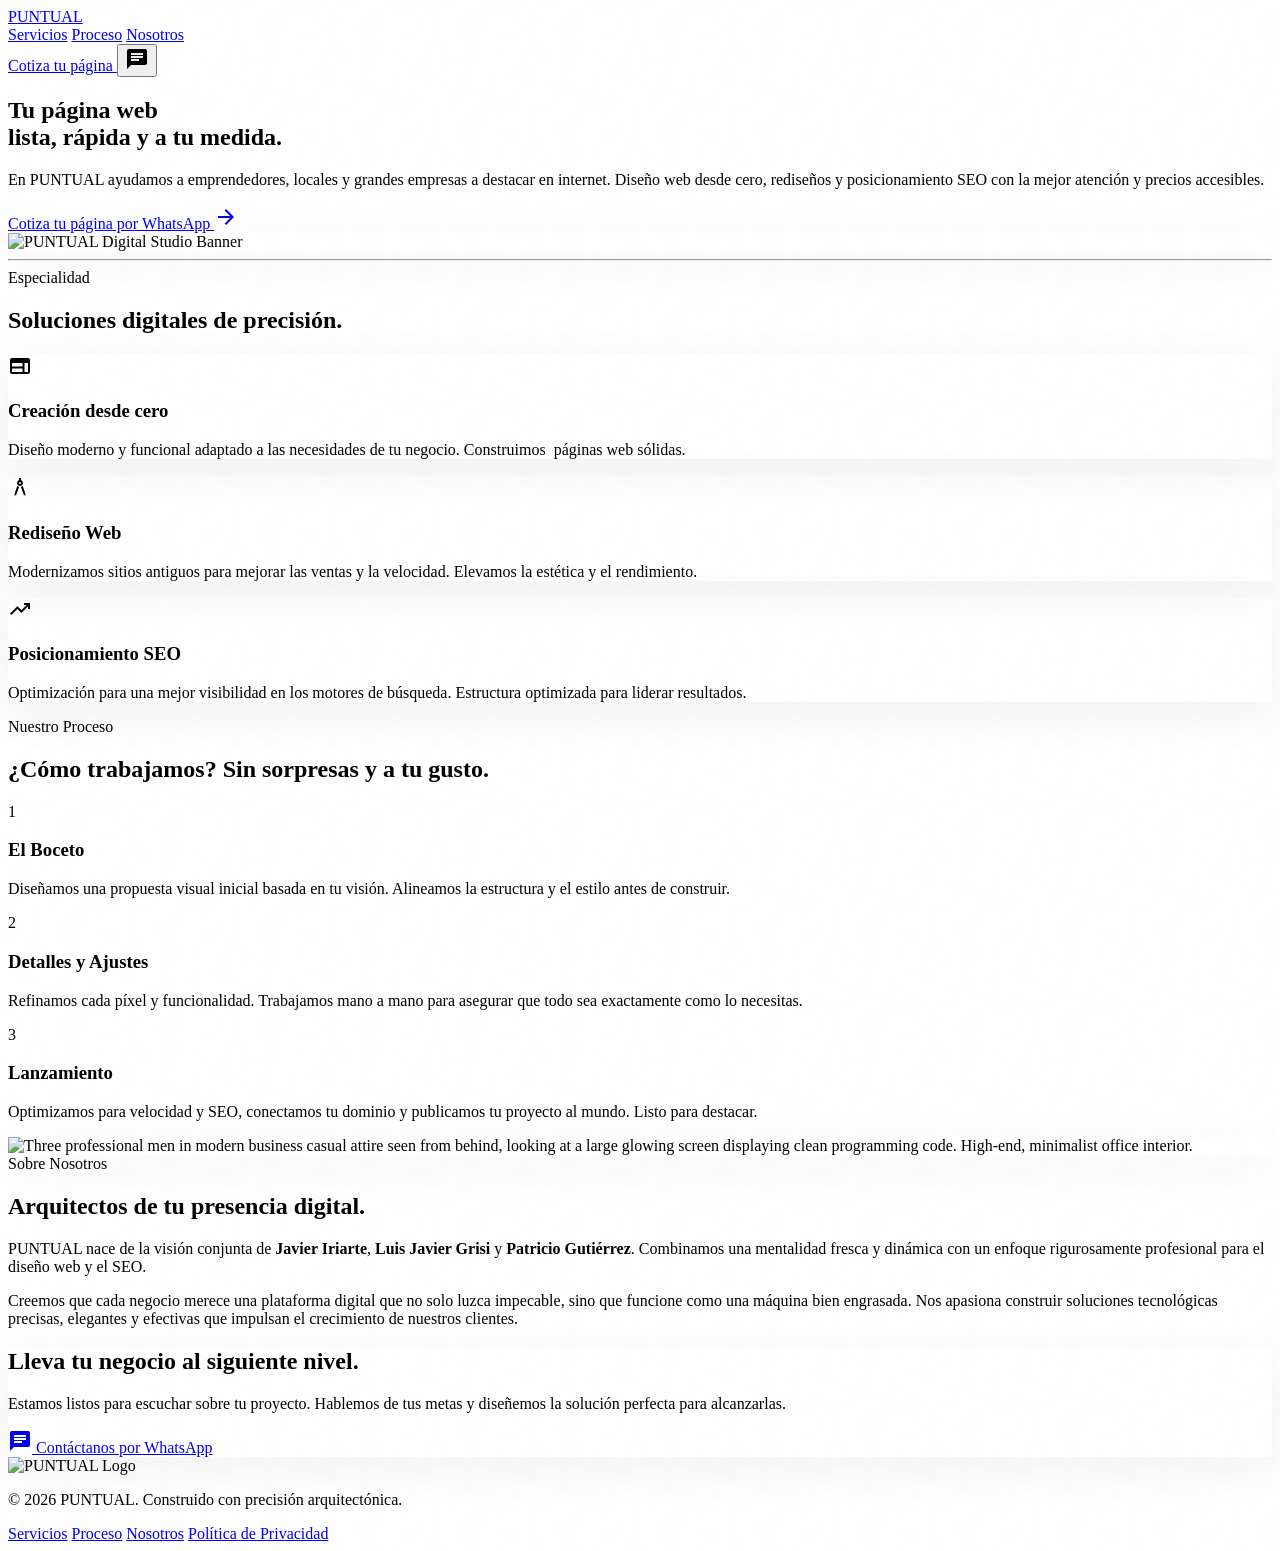
==== commit 7477b2ab: "Add files via upload" ====
--- a/index.html
+++ b/index.html
@@ -1,734 +1,293 @@
-<!doctype html>
-<html lang="es-MX">
-<head>
-<script>
-  // Consentimiento por defecto: todo negado hasta que el visitante acepte.
-  window.dataLayer = window.dataLayer || [];
-  function gtag(){dataLayer.push(arguments);}
-  var puntualConsent = null;
-  try { puntualConsent = localStorage.getItem('puntual_cookies'); } catch (e) {}
-  gtag('consent', 'default', {
-    analytics_storage: puntualConsent === 'aceptadas' ? 'granted' : 'denied',
-    ad_storage: 'denied',
-    ad_user_data: 'denied',
-    ad_personalization: 'denied',
-    wait_for_update: 500
-  });
-</script>
-<!-- Google Tag Manager -->
-<script>(function(w,d,s,l,i){w[l]=w[l]||[];w[l].push({'gtm.start':
-new Date().getTime(),event:'gtm.js'});var f=d.getElementsByTagName(s)[0],
-j=d.createElement(s),dl=l!='dataLayer'?'&l='+l:'';j.async=true;j.src=
-'https://www.googletagmanager.com/gtm.js?id='+i+dl;f.parentNode.insertBefore(j,f);
-})(window,document,'script','dataLayer','GTM-W88TRM54');</script>
-<!-- End Google Tag Manager -->
+<!DOCTYPE html><html lang="es" style=""><head>
 <meta charset="utf-8">
-<meta name="viewport" content="width=device-width, initial-scale=1.0">
-<link rel="canonical" href="https://www.puntualdigitalstudio.com.mx/">
-<meta property="og:type" content="website">
-<meta property="og:site_name" content="PUNTUAL Digital Studio">
-<meta property="og:locale" content="es_MX">
-<meta property="og:title" content="Diseño web, SEO y redes sociales en CDMX | PUNTUAL Digital Studio">
-<meta property="og:description" content="Páginas web rápidas, posicionamiento en Google, manejo de redes sociales y tarjetas NFC para negocios en México. Cotiza por WhatsApp y te respondemos el mismo día.">
-<meta property="og:url" content="https://www.puntualdigitalstudio.com.mx/">
-<meta property="og:image" content="https://www.puntualdigitalstudio.com.mx/images/hero-banner.jpg">
-<meta name="twitter:card" content="summary_large_image">
-<meta name="theme-color" content="#261913">
-<link rel="icon" type="image/png" sizes="32x32" href="/images/favicon-32x32.png">
-<link rel="icon" type="image/png" sizes="16x16" href="/images/favicon-16x16.png">
-<link rel="apple-touch-icon" sizes="180x180" href="/images/apple-touch-icon.png">
-<title>Diseño web, SEO y redes sociales en CDMX | PUNTUAL Digital Studio</title>
-<meta name="description" content="Páginas web rápidas, posicionamiento en Google, manejo de redes sociales y tarjetas NFC para negocios en México. Cotiza por WhatsApp y te respondemos el mismo día.">
-<script type="application/ld+json">{"@context":"https://schema.org","@type":"ProfessionalService","name":"PUNTUAL Digital Studio","url":"https://www.puntualdigitalstudio.com.mx/","logo":"https://www.puntualdigitalstudio.com.mx/images/logo.png","telephone":"+52 55 7923 5425","areaServed":"México","address":{"@type":"PostalAddress","streetAddress":"Palma Brava 15, Bosques de las Palmas","addressLocality":"Huixquilucan","addressRegion":"Estado de México","postalCode":"52787","addressCountry":"MX"},"founder":[{"@type":"Person","name":"Javier Iriarte"},{"@type":"Person","name":"Luis Javier Grisi"},{"@type":"Person","name":"Patricio Gutiérrez"}],"makesOffer":[{"@type":"Offer","itemOffered":{"@type":"Service","name":"Creación de páginas web"}},{"@type":"Offer","itemOffered":{"@type":"Service","name":"Rediseño web"}},{"@type":"Offer","itemOffered":{"@type":"Service","name":"Posicionamiento SEO y Perfil de Negocio en Google"}},{"@type":"Offer","itemOffered":{"@type":"Service","name":"Manejo de redes sociales"}},{"@type":"Offer","itemOffered":{"@type":"Service","name":"Tarjetas NFC"}}]}</script>
-<link rel="preconnect" href="https://fonts.googleapis.com">
-<link href="https://fonts.googleapis.com/css2?family=Bricolage+Grotesque:opsz,wght@12..96,500;12..96,600;12..96,700;12..96,800&family=Instrument+Serif:ital@0;1&family=Manrope:wght@400;500;600;700&display=swap" rel="stylesheet">
+<meta content="width=device-width, initial-scale=1.0" name="viewport">
+<title>PUNTUAL | Diseño Web y SEO</title>
+<script src="https://cdn.tailwindcss.com?plugins=forms,container-queries"></script>
+<link href="https://fonts.googleapis.com/css2?family=Material+Symbols+Outlined:wght,FILL@100..700,0..1&amp;display=swap" rel="stylesheet">
+<link href="https://fonts.googleapis.com" rel="preconnect">
+<link crossorigin="" href="https://fonts.gstatic.com" rel="preconnect">
+<link href="https://fonts.googleapis.com/css2?family=Manrope:wght@400;600&amp;family=Montserrat:wght@600;700&amp;display=swap" rel="stylesheet">
+<script id="tailwind-config">
+        tailwind.config = {
+          darkMode: "class",
+          theme: {
+            extend: {
+              "colors": {
+                      "secondary-container": "#e5e2df",
+                      "on-tertiary": "#ffffff",
+                      "primary-container": "#a26551",
+                      "surface-container": "#ffe9e2",
+                      "on-secondary-fixed": "#1c1b1a",
+                      "primary": "#854d3b",
+                      "surface-bright": "#fff8f6",
+                      "on-surface-variant": "#52433f",
+                      "on-secondary": "#ffffff",
+                      "error": "#ba1a1a",
+                      "secondary-fixed-dim": "#c9c6c3",
+                      "inverse-surface": "#3c2d27",
+                      "secondary": "#605e5c",
+                      "surface-dim": "#eed5cc",
+                      "on-secondary-fixed-variant": "#484745",
+                      "surface": "#fff8f6",
+                      "on-tertiary-fixed": "#241a0e",
+                      "on-surface": "#261913",
+                      "surface-container-low": "#fff1ec",
+                      "on-primary-fixed": "#360f03",
+                      "surface-container-high": "#fce3da",
+                      "outline": "#85736e",
+                      "on-secondary-container": "#666462",
+                      "on-tertiary-fixed-variant": "#524436",
+                      "tertiary-container": "#827261",
+                      "tertiary-fixed": "#f4dfcb",
+                      "inverse-primary": "#feb59d",
+                      "surface-tint": "#88503d",
+                      "on-primary-container": "#fffbff",
+                      "surface-container-highest": "#f6ddd4",
+                      "on-tertiary-container": "#fffbff",
+                      "on-background": "#261913",
+                      "outline-variant": "#d7c2bc",
+                      "primary-fixed": "#ffdbd0",
+                      "background": "#fff8f6",
+                      "inverse-on-surface": "#ffede7",
+                      "on-primary-fixed-variant": "#6c3927",
+                      "surface-variant": "#f6ddd4",
+                      "tertiary": "#68594a",
+                      "secondary-fixed": "#e5e2df",
+                      "surface-container-lowest": "#ffffff",
+                      "on-error-container": "#93000a",
+                      "on-error": "#ffffff",
+                      "error-container": "#ffdad6",
+                      "on-primary": "#ffffff",
+                      "primary-fixed-dim": "#feb59d",
+                      "tertiary-fixed-dim": "#d7c3b0"
+              },
+              "borderRadius": {
+                      "DEFAULT": "0.125rem",
+                      "lg": "0.25rem",
+                      "xl": "0.5rem",
+                      "full": "0.75rem"
+              },
+              "spacing": {
+                      "margin-desktop": "64px",
+                      "margin-mobile": "24px",
+                      "section-gap": "120px",
+                      "gutter": "32px",
+                      "container-max": "1280px",
+                      "unit": "8px"
+              },
+              "fontFamily": {
+                      "label-md": ["Manrope"],
+                      "body-lg": ["Manrope"],
+                      "body-md": ["Manrope"],
+                      "headline-lg-mobile": ["Montserrat"],
+                      "headline-lg": ["Montserrat"],
+                      "display-lg": ["Montserrat"],
+                      "headline-md": ["Montserrat"]
+              },
+              "fontSize": {
+                      "label-md": ["14px", {"lineHeight": "20px", "letterSpacing": "0.05em", "fontWeight": "600"}],
+                      "body-lg": ["18px", {"lineHeight": "28px", "letterSpacing": "0.01em", "fontWeight": "400"}],
+                      "body-md": ["16px", {"lineHeight": "24px", "letterSpacing": "0.01em", "fontWeight": "400"}],
+                      "headline-lg-mobile": ["32px", {"lineHeight": "40px", "letterSpacing": "-0.01em", "fontWeight": "600"}],
+                      "headline-lg": ["40px", {"lineHeight": "48px", "letterSpacing": "-0.01em", "fontWeight": "600"}],
+                      "display-lg": ["64px", {"lineHeight": "72px", "letterSpacing": "-0.02em", "fontWeight": "700"}],
+                      "headline-md": ["24px", {"lineHeight": "32px", "letterSpacing": "0em", "fontWeight": "600"}]
+              }
+            }
+          }
+        }
+    </script>
 <style>
-body{margin:0;background:#FFF8F6}
-*{box-sizing:border-box}
-html{scroll-behavior:smooth}
-a{color:#8A4A35}a:hover{color:#261913}
-.btn{transition:transform .2s ease, box-shadow .2s ease, background-color .2s ease}
-.btn:hover{transform:translateY(-2px);box-shadow:0 10px 24px -12px rgba(38,25,19,.55)}
-.lnk{text-decoration:none;transition:color .2s ease}
-.lnk:hover{color:#C4401A}
-.card{transition:border-color .25s ease, transform .25s ease}
-.card:hover{border-color:#B3745F;transform:translateY(-3px)}
-details summary{list-style:none;cursor:pointer}
-details summary::-webkit-details-marker{display:none}
-details[open] .plus{transform:rotate(45deg)}
-.plus{transition:transform .25s ease}
-input:focus,select:focus,textarea:focus{outline:2px solid #B3745F;outline-offset:1px;border-color:#B3745F}
-@keyframes rv{from{opacity:0;transform:translateY(28px)}to{opacity:1;transform:none}}
-@keyframes floaty{0%,100%{transform:translateY(0)}50%{transform:translateY(-8px)}}
-@keyframes inUp{from{opacity:0;transform:translateY(36px);filter:blur(6px)}to{opacity:1;transform:none;filter:none}}
-@keyframes screenScroll{0%,22%{transform:translateY(0)}30%,55%{transform:translateY(-33.333%)}63%,88%{transform:translateY(-66.666%)}96%,100%{transform:translateY(0)}}
-@keyframes cursorMove{0%,14%{transform:translate(62%,78%)}20%{transform:translate(18%,58%)}22%{transform:translate(18%,58%) scale(.85)}24%,48%{transform:translate(18%,58%)}56%{transform:translate(70%,40%)}80%{transform:translate(42%,62%)}100%{transform:translate(62%,78%)}}
-@keyframes chat1{0%,6%{opacity:0;transform:translateY(10px)}10%,92%{opacity:1;transform:none}100%{opacity:0}}
-@keyframes chatDots{0%,16%{opacity:0}20%,34%{opacity:1}38%,100%{opacity:0}}
-@keyframes chat2{0%,36%{opacity:0;transform:translateY(10px)}40%,92%{opacity:1;transform:none}100%{opacity:0}}
-@keyframes chat3{0%,58%{opacity:0;transform:translateY(10px)}62%,92%{opacity:1;transform:none}100%{opacity:0}}
-@keyframes dot{0%,100%{opacity:.25}50%{opacity:1}}
-@keyframes marquee{from{transform:translateX(0)}to{transform:translateX(-50%)}}
-@keyframes kenburns{0%{transform:scale(1.02) translate(0,0)}50%{transform:scale(1.12) translate(-2%,-1.5%)}100%{transform:scale(1.02) translate(0,0)}}
-@keyframes sheen{0%,60%{transform:translateX(-120%) skewX(-18deg)}80%,100%{transform:translateX(220%) skewX(-18deg)}}
-@keyframes ring{0%{transform:scale(1);opacity:.55}100%{transform:scale(1.7);opacity:0}}
-@keyframes draw{from{transform:scaleX(0)}to{transform:scaleX(1)}}
-@keyframes spinSlow{to{transform:rotate(360deg)}}
-@media (prefers-reduced-motion:no-preference){
-  @supports (animation-timeline: view()){
-    .rv{animation:rv linear both;animation-timeline:view();animation-range:entry 0% entry 30%}
-    .draw{transform-origin:left center;animation:draw linear both;animation-timeline:view();animation-range:entry 20% cover 45%}
-  }
-  .floaty{animation:floaty 6s ease-in-out infinite}
-  .in1,.in2,.in3,.in4,.in5,.in6{animation:inUp 1s cubic-bezier(.2,.7,.2,1) both}
-  .in2{animation-delay:.12s}.in3{animation-delay:.28s}.in4{animation-delay:.42s}.in5{animation-delay:.56s}.in6{animation-delay:.3s;animation-duration:1.3s}
-  .screen{animation:screenScroll 14s cubic-bezier(.65,0,.35,1) infinite}
-  .cursor{animation:cursorMove 14s ease-in-out infinite}
-  .c1{animation:chat1 9s ease infinite}.cdots{animation:chatDots 9s ease infinite}.c2{animation:chat2 9s ease infinite}.c3{animation:chat3 9s ease infinite}
-  .d1{animation:dot 1s infinite}.d2{animation:dot 1s .2s infinite}.d3{animation:dot 1s .4s infinite}
-  .marquee{animation:marquee 32s linear infinite}
-  .marquee.rev{animation-direction:reverse;animation-duration:40s}
-  .kb{animation:kenburns 18s ease-in-out infinite}
-  .sheen{animation:sheen 6s ease-in-out infinite}
-  .ring{animation:ring 2.2s ease-out infinite}
-  .spin{animation:spinSlow 24s linear infinite}
-}
-@media (max-width:860px){.navlinks{display:none !important}.hide-sm{display:none !important}}
-@media (max-width:560px){.hide-xs{display:none !important}}
-</style>
+        /* Custom marble-like subtle texture overlay */
+        .bg-marble-texture {
+            background-image: url("data:image/svg+xml,%3Csvg width='100' height='100' viewBox='0 0 100 100' xmlns='http://www.w3.org/2000/svg'%3E%3Cfilter id='noise'%3E%3CfeTurbulence type='fractalNoise' baseFrequency='0.05' numOctaves='3' stitchTiles='stitch'/%3E%3C/filter%3E%3Crect width='100' height='100' filter='url(%23noise)' opacity='0.03'/%3E%3C/svg%3E");
+        }
+        
+        /* Copper inlay effect */
+        .copper-inlay {
+            box-shadow: inset 0 0 0 1px theme('colors.primary');
+        }
+        
+        .copper-glow:hover {
+            box-shadow: 0 0 12px theme('colors.primary-fixed-dim');
+        }
+
+        .soft-ambient-shadow {
+            box-shadow: 0 12px 48px rgba(38, 25, 19, 0.05);
+        }
+    </style>
 </head>
-<body>
-<!-- Google Tag Manager (noscript) -->
-<noscript><iframe src="https://www.googletagmanager.com/ns.html?id=GTM-W88TRM54"
-height="0" width="0" style="display:none;visibility:hidden"></iframe></noscript>
-<!-- End Google Tag Manager (noscript) -->
-<div style="font-family: 'Manrope', 'Helvetica Neue', system-ui, sans-serif; color: #261913; background: #FFF8F6; font-size: 17px; line-height: 1.6; -webkit-font-smoothing: antialiased">
-
-<!-- NAV -->
-<header style="position: sticky; top: 0; z-index: 30; background: rgba(255,248,246,0.92); backdrop-filter: blur(10px); border-bottom: 1px solid #EFDCD3">
-  <nav aria-label="Principal" style="max-width: 1240px; margin: 0 auto; padding: 14px clamp(16px, 4vw, 40px); display: flex; align-items: center; justify-content: space-between; gap: 24px">
-    <a href="#inicio" aria-label="PUNTUAL Digital Studio, inicio" style="display: flex; align-items: center; gap: 14px; height: 52px">
-      <img src="/images/puntual-logo.webp" alt="" width="52" height="51" style="width: 52px; height: 51px; border-radius: 12px; object-fit: cover; display: block; box-shadow: 0 6px 16px -10px rgba(38,25,19,0.6)">
-      <img src="/images/puntual-wordmark.webp" class="hide-xs" alt="PUNTUAL Digital Studio" width="190" height="23" style="height: 22px; width: auto; display: block">
-    </a>
-    <div class="navlinks" style="display: flex; align-items: center; gap: 28px; font-size: 15px; font-weight: 600">
-      <a class="lnk" href="#servicios" style="color: #261913">Servicios</a>
-      <a class="lnk" href="#proyectos" style="color: #261913">Proyectos</a>
-      <a class="lnk" href="#paquetes" style="color: #261913">Paquetes</a>
-      <a class="lnk" href="#proceso" style="color: #261913">Proceso</a>
-      <a class="lnk" href="#nosotros" style="color: #261913">Nosotros</a>
-      <a class="lnk" href="#preguntas" style="color: #261913">Preguntas</a>
-    </div>
-    <a class="btn" href="https://wa.me/525639017564?text=Hola%20PUNTUAL%2C%20quiero%20cotizar%20un%20proyecto%20para%20mi%20negocio." target="_blank" rel="noopener" style="display: inline-flex; align-items: center; gap: 10px; min-height: 44px; padding: 0 20px; border-radius: 999px; background: #C4401A; color: #FFFFFF; font-weight: 700; font-size: 15px; text-decoration: none; white-space: nowrap">
-      <svg aria-hidden="true" width="20" height="20" viewBox="0 0 24 24" fill="none" stroke="currentColor" stroke-width="1.8" stroke-linecap="round" stroke-linejoin="round"><path d="M4.5 19.5l1.2-3.6A8 8 0 1 1 8.4 18.6z"></path><path d="M9.3 9c.3-.6.9-.6 1.1-.1l.5 1.2c.1.3 0 .6-.2.8l-.3.3c.4.9 1.1 1.6 2 2l.3-.3c.2-.2.5-.3.8-.2l1.2.5c.5.2.5.8-.1 1.1-.7.4-1.5.6-2.3.2a7 7 0 0 1-3.3-3.3c-.3-.8-.2-1.6.3-2.2z"></path></svg>
-      Cotizar por WhatsApp
-    </a>
-  </nav>
-</header>
-
-<main id="inicio">
-
-<!-- HERO -->
-<section aria-labelledby="hero-title" style="max-width: 1240px; margin: 0 auto; padding: clamp(48px, 7vw, 96px) clamp(16px, 4vw, 40px) clamp(64px, 8vw, 112px); display: grid; grid-template-columns: repeat(auto-fit, minmax(min(500px, 100%), 1fr)); gap: clamp(40px, 5vw, 72px); align-items: center">
-  <div style="display: flex; flex-direction: column; gap: 28px">
-    <p class="in1" style="margin: 0; display: inline-flex; align-items: center; gap: 10px; font-size: 13px; font-weight: 700; letter-spacing: 0.14em; text-transform: uppercase; color: #8A4A35">
-      <span aria-hidden="true" style="width: 28px; height: 2px; background: #B3745F; display: block"></span>
-      Estudio digital · Ciudad de México
-    </p>
-    <h1 id="hero-title" class="in2" style="margin: 0; font-family: 'Bricolage Grotesque', 'Helvetica Neue', sans-serif; font-weight: 700; font-size: clamp(2.7rem, 5.4vw, 5.1rem); line-height: 0.98; letter-spacing: -0.035em; text-wrap: balance">
-      Te ayudamos a conseguir <span style="font-family: 'Instrument Serif', Georgia, serif; font-style: italic; font-weight: 400; letter-spacing: -0.01em; color: #A85A3F">más clientes</span> en internet.
-    </h1>
-    <p class="in3" style="margin: 0; max-width: 34rem; font-size: clamp(1.05rem, 1.4vw, 1.2rem); color: #4A3329; text-wrap: pretty">
-      Páginas web rápidas, presencia en Google y redes sociales para negocios locales. Nos escribes por WhatsApp y te respondemos el mismo día.
-    </p>
-    <div class="in4" style="display: flex; flex-wrap: wrap; gap: 14px; align-items: center">
-      <a class="btn" href="https://wa.me/525639017564?text=Hola%20PUNTUAL%2C%20quiero%20cotizar%20un%20proyecto%20para%20mi%20negocio." target="_blank" rel="noopener" style="position: relative; overflow: hidden; display: inline-flex; align-items: center; gap: 12px; min-height: 58px; padding: 0 28px; border-radius: 999px; background: #C4401A; color: #FFFFFF; font-weight: 700; font-size: 17px; text-decoration: none">
-        <span class="sheen" aria-hidden="true" style="position: absolute; top: 0; bottom: 0; left: 0; width: 40%; background: rgba(255,255,255,0.22); display: block"></span>
-        <svg aria-hidden="true" width="22" height="22" viewBox="0 0 24 24" fill="none" stroke="currentColor" stroke-width="1.8" stroke-linecap="round" stroke-linejoin="round"><path d="M4.5 19.5l1.2-3.6A8 8 0 1 1 8.4 18.6z"></path><path d="M9.3 9c.3-.6.9-.6 1.1-.1l.5 1.2c.1.3 0 .6-.2.8l-.3.3c.4.9 1.1 1.6 2 2l.3-.3c.2-.2.5-.3.8-.2l1.2.5c.5.2.5.8-.1 1.1-.7.4-1.5.6-2.3.2a7 7 0 0 1-3.3-3.3c-.3-.8-.2-1.6.3-2.2z"></path></svg>
-        Escríbenos por WhatsApp
-      </a>
-      <a class="btn" href="#servicios" style="display: inline-flex; align-items: center; gap: 10px; min-height: 58px; padding: 0 26px; border-radius: 999px; border: 1.5px solid #261913; color: #261913; font-weight: 700; font-size: 17px; text-decoration: none">
-        Ver servicios
-        <svg aria-hidden="true" width="18" height="18" viewBox="0 0 24 24" fill="none" stroke="currentColor" stroke-width="2" stroke-linecap="round" stroke-linejoin="round"><path d="M12 5v14M6 13l6 6 6-6"></path></svg>
-      </a>
-    </div>
-    <ul class="in5" style="margin: 6px 0 0; padding: 0; list-style: none; display: flex; flex-wrap: wrap; gap: 10px 26px; font-size: 14.5px; font-weight: 600; color: #4A3329">
-      <li style="display: flex; align-items: center; gap: 8px"><svg aria-hidden="true" width="18" height="18" viewBox="0 0 24 24" fill="none" stroke="#A85A3F" stroke-width="2" stroke-linecap="round" stroke-linejoin="round"><path d="M5 12.5l4.5 4.5L19 7.5"></path></svg>Respuesta el mismo día</li>
-      <li style="display: flex; align-items: center; gap: 8px"><svg aria-hidden="true" width="18" height="18" viewBox="0 0 24 24" fill="none" stroke="#A85A3F" stroke-width="2" stroke-linecap="round" stroke-linejoin="round"><path d="M5 12.5l4.5 4.5L19 7.5"></path></svg>Trato directo con quien diseña</li>
-      <li style="display: flex; align-items: center; gap: 8px"><svg aria-hidden="true" width="18" height="18" viewBox="0 0 24 24" fill="none" stroke="#A85A3F" stroke-width="2" stroke-linecap="round" stroke-linejoin="round"><path d="M5 12.5l4.5 4.5L19 7.5"></path></svg>Lista en 2 a 3 semanas</li>
-    </ul>
-  </div>
-
-  <!-- Mockup: laptop + phone -->
-  <div class="in6" role="img" aria-label="Ejemplo animado de página web hecha por PUNTUAL, vista en laptop y en celular" style="position: relative; padding: 0 0 56px 0; min-height: 420px">
-    <div aria-hidden="true" style="position: absolute; inset: 8% -4% 2% 10%; background: #F6E3DA; border-radius: 40px"></div>
-    <div style="position: relative; width: 90%">
-      <div style="background: #261913; border-radius: 16px 16px 0 0; padding: 12px 12px 14px">
-        <div style="aspect-ratio: 16 / 10; background: #FFFDFC; border-radius: 6px; overflow: hidden; display: flex; flex-direction: column">
-          <div style="display: flex; align-items: center; justify-content: space-between; padding: 12px 18px; border-bottom: 1px solid #F1E4DE">
-            <div style="display: flex; align-items: center; gap: 8px; font-family: 'Bricolage Grotesque', sans-serif; font-weight: 700; font-size: 13px"><span style="width: 14px; height: 14px; border-radius: 4px; background: #B3745F; display: block"></span>Tu negocio</div>
-            <div style="display: flex; gap: 12px; align-items: center"><span style="width: 34px; height: 5px; border-radius: 3px; background: #E7D5CC; display: block"></span><span style="width: 34px; height: 5px; border-radius: 3px; background: #E7D5CC; display: block"></span><span style="width: 34px; height: 5px; border-radius: 3px; background: #E7D5CC; display: block"></span><span style="padding: 4px 10px; border-radius: 99px; background: #C4401A; color: #FFFFFF; font-size: 9px; font-weight: 700">Agenda</span></div>
-          </div>
-          <div style="flex: 1; position: relative; overflow: hidden">
-            <div class="screen" style="position: absolute; left: 0; right: 0; top: 0; height: 300%; display: grid; grid-template-rows: repeat(3, minmax(0, 1fr))">
-              <!-- Pantalla 1: portada -->
-              <div style="display: grid; grid-template-columns: 1.1fr 1fr; gap: 16px; padding: 18px">
-                <div style="display: flex; flex-direction: column; justify-content: center; gap: 10px">
-                  <div style="font-family: 'Bricolage Grotesque', sans-serif; font-weight: 700; font-size: clamp(14px, 1.7vw, 24px); line-height: 1.02; letter-spacing: -0.02em">Lo que haces, explicado en un vistazo.</div>
-                  <span style="width: 90%; height: 6px; border-radius: 3px; background: #EADBD3; display: block"></span>
-                  <span style="width: 70%; height: 6px; border-radius: 3px; background: #EADBD3; display: block"></span>
-                  <div style="display: flex; gap: 6px; margin-top: 4px"><span style="padding: 6px 12px; border-radius: 99px; background: #261913; color: #FFFFFF; font-size: 9px; font-weight: 700">Escríbenos</span><span style="padding: 6px 12px; border-radius: 99px; border: 1px solid #261913; font-size: 9px; font-weight: 700">Ver más</span></div>
-                </div>
-                <div style="border-radius: 10px; overflow: hidden; position: relative; background: #EBCFC3">
-                  <img class="kb" src="/images/puntual-logo.webp" alt="" style="width: 100%; height: 100%; object-fit: cover; display: block">
-                </div>
-              </div>
-              <!-- Pantalla 2: servicios -->
-              <div style="display: flex; flex-direction: column; gap: 12px; padding: 18px">
-                <div style="font-family: 'Bricolage Grotesque', sans-serif; font-weight: 700; font-size: clamp(12px, 1.3vw, 18px); letter-spacing: -0.02em">Nuestros servicios</div>
-                <div style="flex: 1; display: grid; grid-template-columns: repeat(3, minmax(0, 1fr)); gap: 10px">
-                  <div style="border-radius: 10px; background: #F6ECE7; padding: 10px; display: flex; flex-direction: column; gap: 6px"><span style="width: 18px; height: 18px; border-radius: 6px; background: #B3745F; display: block"></span><span style="width: 80%; height: 5px; border-radius: 3px; background: #DCC6BB; display: block"></span><span style="width: 60%; height: 5px; border-radius: 3px; background: #E7D5CC; display: block"></span></div>
-                  <div style="border-radius: 10px; background: #261913; padding: 10px; display: flex; flex-direction: column; gap: 6px"><span style="width: 18px; height: 18px; border-radius: 6px; background: #F0BCA6; display: block"></span><span style="width: 80%; height: 5px; border-radius: 3px; background: #5A443A; display: block"></span><span style="width: 60%; height: 5px; border-radius: 3px; background: #4A372E; display: block"></span></div>
-                  <div style="border-radius: 10px; background: #F6ECE7; padding: 10px; display: flex; flex-direction: column; gap: 6px"><span style="width: 18px; height: 18px; border-radius: 6px; background: #B3745F; display: block"></span><span style="width: 80%; height: 5px; border-radius: 3px; background: #DCC6BB; display: block"></span><span style="width: 60%; height: 5px; border-radius: 3px; background: #E7D5CC; display: block"></span></div>
-                </div>
-                <div style="display: flex; gap: 6px; align-items: center; font-size: 9px; font-weight: 700; color: #8A4A35"><svg aria-hidden="true" width="11" height="11" viewBox="0 0 24 24" fill="#C4401A"><path d="M12 3.5l2.6 5.3 5.9.9-4.2 4.1 1 5.8L12 16.9l-5.3 2.7 1-5.8-4.2-4.1 5.9-.9z"></path></svg>Clientes felices en Google</div>
-              </div>
-              <!-- Pantalla 3: contacto -->
-              <div style="display: grid; grid-template-columns: 1fr 1fr; gap: 16px; padding: 18px">
-                <div style="border-radius: 10px; background: repeating-linear-gradient(135deg, #EBCFC3 0 10px, #F3DED5 10px 20px); display: flex; align-items: center; justify-content: center"><svg aria-hidden="true" width="30" height="30" viewBox="0 0 24 24" fill="#C4401A" stroke="#FFFFFF" stroke-width="1.5"><path d="M12 21s-6-5.3-6-10a6 6 0 0 1 12 0c0 4.7-6 10-6 10z"></path></svg></div>
-                <div style="display: flex; flex-direction: column; justify-content: center; gap: 8px">
-                  <div style="font-family: 'Bricolage Grotesque', sans-serif; font-weight: 700; font-size: clamp(12px, 1.4vw, 19px); line-height: 1.05; letter-spacing: -0.02em">Agenda hoy por WhatsApp</div>
-                  <span style="height: 18px; border-radius: 5px; border: 1px solid #E7D5CC; display: block"></span>
-                  <span style="height: 18px; border-radius: 5px; border: 1px solid #E7D5CC; display: block"></span>
-                  <span style="padding: 6px 12px; border-radius: 99px; background: #C4401A; color: #FFFFFF; font-size: 9px; font-weight: 700; text-align: center">Enviar mensaje</span>
-                </div>
-              </div>
-            </div>
-            <div class="cursor" aria-hidden="true" style="position: absolute; left: 0; top: 0; width: 100%; height: 100%; pointer-events: none; transform: translate(62%, 78%)"><svg width="16" height="20" viewBox="0 0 16 20" style="display: block; filter: drop-shadow(0 2px 3px rgba(38,25,19,0.35))"><path d="M1 1v15l4-3.6 2.8 6 2.4-1.1-2.8-5.9 5.6-.3z" fill="#261913" stroke="#FFFFFF" stroke-width="1.2" stroke-linejoin="round"></path></svg></div>
-          </div>
-        </div>
-      </div>
-      <div style="height: 14px; margin: 0 -5%; background: #3B2A22; border-radius: 0 0 14px 14px; display: flex; justify-content: center"><span style="width: 18%; height: 5px; background: #261913; border-radius: 0 0 6px 6px; display: block"></span></div>
-    </div>
-
-    <div class="floaty" style="position: absolute; right: 0; bottom: 0; width: clamp(130px, 28%, 176px); background: #261913; border-radius: 30px; padding: 8px; box-shadow: 0 30px 60px -28px rgba(38,25,19,0.6)">
-      <div style="aspect-ratio: 9 / 19; background: #FFFDFC; border-radius: 23px; overflow: hidden; display: flex; flex-direction: column; padding: 18px 12px 12px; gap: 9px">
-        <div style="display: flex; align-items: center; gap: 5px; font-family: 'Bricolage Grotesque', sans-serif; font-weight: 700; font-size: 10px"><span style="width: 10px; height: 10px; border-radius: 3px; background: #B3745F; display: block"></span>Tu negocio</div>
-        <div style="font-family: 'Bricolage Grotesque', sans-serif; font-weight: 700; font-size: 14px; line-height: 1.02; letter-spacing: -0.02em">Lo que haces, en un vistazo.</div>
-        <span style="height: 46px; border-radius: 8px; background: repeating-linear-gradient(135deg, #EBCFC3 0 8px, #F3DED5 8px 16px); display: block"></span>
-        <div style="margin-top: auto; display: flex; flex-direction: column; gap: 6px">
-          <div class="c1" style="align-self: flex-end; max-width: 88%; background: #F6E3DA; border-radius: 12px 12px 3px 12px; padding: 6px 9px; font-size: 8.5px; line-height: 1.3; font-weight: 600">Hola, quiero agendar una cita</div>
-          <div class="cdots" style="align-self: flex-start; display: flex; gap: 3px; background: #261913; border-radius: 12px 12px 12px 3px; padding: 7px 9px"><span class="d1" style="width: 4px; height: 4px; border-radius: 50%; background: #FFF8F6; display: block"></span><span class="d2" style="width: 4px; height: 4px; border-radius: 50%; background: #FFF8F6; display: block"></span><span class="d3" style="width: 4px; height: 4px; border-radius: 50%; background: #FFF8F6; display: block"></span></div>
-          <div class="c2" style="align-self: flex-start; max-width: 88%; background: #261913; color: #FFF8F6; border-radius: 12px 12px 12px 3px; padding: 6px 9px; font-size: 8.5px; line-height: 1.3; font-weight: 600">¡Claro! ¿Qué día te acomoda?</div>
-          <div class="c3" style="align-self: flex-end; max-width: 88%; background: #F6E3DA; border-radius: 12px 12px 3px 12px; padding: 6px 9px; font-size: 8.5px; line-height: 1.3; font-weight: 600">Mañana a las 5, gracias</div>
-        </div>
-        <div style="align-self: stretch; text-align: center; padding: 7px; border-radius: 99px; background: #C4401A; color: #FFFFFF; font-size: 9px; font-weight: 700">Enviar por WhatsApp</div>
-      </div>
-    </div>
-
-    <div class="hide-sm" style="position: absolute; left: -2%; bottom: 18px; background: #FFFFFF; border: 1px solid #EFDCD3; border-radius: 14px; padding: 12px 16px; display: flex; align-items: center; gap: 12px; box-shadow: 0 18px 40px -24px rgba(38,25,19,0.45)">
-      <span style="width: 36px; height: 36px; border-radius: 10px; background: #FBEDE6; display: flex; align-items: center; justify-content: center"><svg aria-hidden="true" width="18" height="18" viewBox="0 0 24 24" fill="none" stroke="#A85A3F" stroke-width="2" stroke-linecap="round" stroke-linejoin="round"><path d="M12 21s-6-5.3-6-10a6 6 0 0 1 12 0c0 4.7-6 10-6 10z"></path><circle cx="12" cy="11" r="2.2"></circle></svg></span>
-      <span style="display: flex; flex-direction: column; line-height: 1.25"><strong style="font-size: 13.5px">Visible en Google y Maps</strong><span style="font-size: 12px; color: #6B4F43">Perfil de Negocio optimizado</span></span>
-    </div>
-  </div>
-</section>
-
-<!-- MARCA EN MOVIMIENTO -->
-<section aria-labelledby="estudio-title" style="background: #261913; color: #FFF8F6; overflow: hidden">
-  <div aria-hidden="true" style="padding: 34px 0; border-bottom: 1px solid #3B2A22; overflow: hidden">
-    <div class="marquee" style="display: flex; width: max-content; align-items: center; gap: 40px; font-family: 'Bricolage Grotesque', sans-serif; font-weight: 700; font-size: clamp(2.2rem, 5vw, 4.4rem); line-height: 1; letter-spacing: -0.03em; white-space: nowrap">
-      <span>Páginas web</span><svg width="28" height="28" viewBox="0 0 24 24" fill="#F0BCA6"><path d="M12 0c.8 7 4.9 11.2 12 12-7.1.8-11.2 5-12 12-.8-7-4.9-11.2-12-12 7.1-.8 11.2-5 12-12z"></path></svg>
-      <span style="font-family: 'Instrument Serif', Georgia, serif; font-style: italic; font-weight: 400; color: #F0BCA6">SEO local</span><svg width="28" height="28" viewBox="0 0 24 24" fill="#F0BCA6"><path d="M12 0c.8 7 4.9 11.2 12 12-7.1.8-11.2 5-12 12-.8-7-4.9-11.2-12-12 7.1-.8 11.2-5 12-12z"></path></svg>
-      <span>Google Maps</span><svg width="28" height="28" viewBox="0 0 24 24" fill="#F0BCA6"><path d="M12 0c.8 7 4.9 11.2 12 12-7.1.8-11.2 5-12 12-.8-7-4.9-11.2-12-12 7.1-.8 11.2-5 12-12z"></path></svg>
-      <span style="font-family: 'Instrument Serif', Georgia, serif; font-style: italic; font-weight: 400; color: #F0BCA6">Redes sociales</span><svg width="28" height="28" viewBox="0 0 24 24" fill="#F0BCA6"><path d="M12 0c.8 7 4.9 11.2 12 12-7.1.8-11.2 5-12 12-.8-7-4.9-11.2-12-12 7.1-.8 11.2-5 12-12z"></path></svg>
-      <span>Tarjetas NFC</span><svg width="28" height="28" viewBox="0 0 24 24" fill="#F0BCA6"><path d="M12 0c.8 7 4.9 11.2 12 12-7.1.8-11.2 5-12 12-.8-7-4.9-11.2-12-12 7.1-.8 11.2-5 12-12z"></path></svg>
-      <span style="font-family: 'Instrument Serif', Georgia, serif; font-style: italic; font-weight: 400; color: #F0BCA6">WhatsApp</span><svg width="28" height="28" viewBox="0 0 24 24" fill="#F0BCA6"><path d="M12 0c.8 7 4.9 11.2 12 12-7.1.8-11.2 5-12 12-.8-7-4.9-11.2-12-12 7.1-.8 11.2-5 12-12z"></path></svg>
-      <span>Páginas web</span><svg width="28" height="28" viewBox="0 0 24 24" fill="#F0BCA6"><path d="M12 0c.8 7 4.9 11.2 12 12-7.1.8-11.2 5-12 12-.8-7-4.9-11.2-12-12 7.1-.8 11.2-5 12-12z"></path></svg>
-      <span style="font-family: 'Instrument Serif', Georgia, serif; font-style: italic; font-weight: 400; color: #F0BCA6">SEO local</span><svg width="28" height="28" viewBox="0 0 24 24" fill="#F0BCA6"><path d="M12 0c.8 7 4.9 11.2 12 12-7.1.8-11.2 5-12 12-.8-7-4.9-11.2-12-12 7.1-.8 11.2-5 12-12z"></path></svg>
-      <span>Google Maps</span><svg width="28" height="28" viewBox="0 0 24 24" fill="#F0BCA6"><path d="M12 0c.8 7 4.9 11.2 12 12-7.1.8-11.2 5-12 12-.8-7-4.9-11.2-12-12 7.1-.8 11.2-5 12-12z"></path></svg>
-      <span style="font-family: 'Instrument Serif', Georgia, serif; font-style: italic; font-weight: 400; color: #F0BCA6">Redes sociales</span><svg width="28" height="28" viewBox="0 0 24 24" fill="#F0BCA6"><path d="M12 0c.8 7 4.9 11.2 12 12-7.1.8-11.2 5-12 12-.8-7-4.9-11.2-12-12 7.1-.8 11.2-5 12-12z"></path></svg>
-      <span>Tarjetas NFC</span><svg width="28" height="28" viewBox="0 0 24 24" fill="#F0BCA6"><path d="M12 0c.8 7 4.9 11.2 12 12-7.1.8-11.2 5-12 12-.8-7-4.9-11.2-12-12 7.1-.8 11.2-5 12-12z"></path></svg>
-      <span style="font-family: 'Instrument Serif', Georgia, serif; font-style: italic; font-weight: 400; color: #F0BCA6">WhatsApp</span><svg width="28" height="28" viewBox="0 0 24 24" fill="#F0BCA6"><path d="M12 0c.8 7 4.9 11.2 12 12-7.1.8-11.2 5-12 12-.8-7-4.9-11.2-12-12 7.1-.8 11.2-5 12-12z"></path></svg>
-    </div>
-  </div>
-
-  <div style="max-width: 1240px; margin: 0 auto; padding: clamp(64px, 8vw, 112px) clamp(16px, 4vw, 40px); display: grid; grid-template-columns: repeat(auto-fit, minmax(min(440px, 100%), 1fr)); gap: 56px 80px; align-items: center">
-    <div class="rv" style="position: relative; max-width: 520px; width: 100%; justify-self: center">
-      <div style="aspect-ratio: 512 / 503; border-radius: 28px; overflow: hidden; box-shadow: 0 40px 80px -40px rgba(0,0,0,0.8)">
-        <img class="kb" src="/images/puntual-logo.webp" alt="Logotipo de PUNTUAL Digital Studio" width="512" height="503" style="width: 100%; height: 100%; object-fit: cover; display: block">
-      </div>
-      <svg class="spin" aria-hidden="true" viewBox="0 0 200 200" style="position: absolute; right: -36px; bottom: -36px; width: 150px; height: 150px">
-        <circle cx="100" cy="100" r="98" fill="#C4401A"></circle>
-        <defs><path id="circ" d="M100,100 m-72,0 a72,72 0 1,1 144,0 a72,72 0 1,1 -144,0"></path></defs>
-        <text font-family="Manrope, sans-serif" font-size="15.5" font-weight="700" letter-spacing="4.2" fill="#FFF8F6"><textPath href="#circ">PUNTUAL · DIGITAL STUDIO · CDMX ·</textPath></text>
-        <path d="M100 82c.6 9 5.4 14 18 18-12.6 4-17.4 9-18 18-.6-9-5.4-14-18-18 12.6-4 17.4-9 18-18z" fill="#FFF8F6"></path>
-      </svg>
-    </div>
-    <div class="rv" style="display: flex; flex-direction: column; gap: 22px">
-      <p style="margin: 0; font-size: 13px; font-weight: 700; letter-spacing: 0.14em; text-transform: uppercase; color: #E7B39F">El estudio</p>
-      <h2 id="estudio-title" style="margin: 0; font-family: 'Bricolage Grotesque', sans-serif; font-weight: 700; font-size: clamp(2.3rem, 4.4vw, 4rem); line-height: 1; letter-spacing: -0.035em; text-wrap: balance">Construido con <span style="font-family: 'Instrument Serif', Georgia, serif; font-style: italic; font-weight: 400; color: #F0BCA6">precisión arquitectónica</span>.</h2>
-      <p style="margin: 0; color: #E9D8D0; font-size: 18px; max-width: 32rem">Cada página la pensamos como un plano: estructura clara, detalles cuidados y una sola meta, que tu cliente te escriba.</p>
-      <a class="lnk" href="#servicios" style="align-self: flex-start; display: inline-flex; align-items: center; gap: 10px; min-height: 48px; font-weight: 700; color: #FFF8F6">Conoce lo que hacemos <svg aria-hidden="true" width="18" height="18" viewBox="0 0 24 24" fill="none" stroke="currentColor" stroke-width="2" stroke-linecap="round" stroke-linejoin="round"><path d="M12 5v14M6 13l6 6 6-6"></path></svg></a>
-    </div>
-  </div>
-
-  <div aria-hidden="true" style="padding: 22px 0; border-top: 1px solid #3B2A22; overflow: hidden">
-    <div class="marquee rev" style="display: flex; width: max-content; gap: 48px; font-size: 14px; font-weight: 700; letter-spacing: 0.22em; text-transform: uppercase; color: #B3917F; white-space: nowrap">
-      <span>Respuesta el mismo día</span><span>·</span><span>Atención directa</span><span>·</span><span>Lista en 2 a 3 semanas</span><span>·</span><span>Hecho en CDMX</span><span>·</span><span>Respuesta el mismo día</span><span>·</span><span>Atención directa</span><span>·</span><span>Lista en 2 a 3 semanas</span><span>·</span><span>Hecho en CDMX</span><span>·</span>
-      <span>Respuesta el mismo día</span><span>·</span><span>Atención directa</span><span>·</span><span>Lista en 2 a 3 semanas</span><span>·</span><span>Hecho en CDMX</span><span>·</span><span>Respuesta el mismo día</span><span>·</span><span>Atención directa</span><span>·</span><span>Lista en 2 a 3 semanas</span><span>·</span><span>Hecho en CDMX</span><span>·</span>
-    </div>
-  </div>
-</section>
-
-<!-- SERVICIOS -->
-<section id="servicios" aria-labelledby="servicios-title" style="background: #FFFFFF; border-top: 1px solid #F1E4DE; border-bottom: 1px solid #F1E4DE">
-  <div style="max-width: 1240px; margin: 0 auto; padding: clamp(72px, 9vw, 128px) clamp(16px, 4vw, 40px); display: flex; flex-direction: column; gap: 56px">
-    <div class="rv" style="display: flex; flex-wrap: wrap; justify-content: space-between; align-items: flex-end; gap: 24px">
-      <div style="display: flex; flex-direction: column; gap: 16px; max-width: 46rem">
-        <p style="margin: 0; font-size: 13px; font-weight: 700; letter-spacing: 0.14em; text-transform: uppercase; color: #8A4A35">01 — Servicios</p>
-        <h2 id="servicios-title" style="margin: 0; font-family: 'Bricolage Grotesque', sans-serif; font-weight: 700; font-size: clamp(2.1rem, 3.8vw, 3.5rem); line-height: 1.02; letter-spacing: -0.03em; text-wrap: balance">Todo lo que tu negocio necesita para que lo <span style="font-family: 'Instrument Serif', Georgia, serif; font-style: italic; font-weight: 400; color: #A85A3F">encuentren</span>.</h2>
-      </div>
-      <p style="margin: 0; max-width: 24rem; color: #4A3329">Elige un servicio o combínalos. Cada botón abre WhatsApp con tu mensaje ya escrito.</p>
-    </div>
-
-    <div style="display: grid; grid-template-columns: repeat(auto-fit, minmax(min(340px, 100%), 1fr)); gap: 20px">
-      <article class="card rv" style="display: flex; flex-direction: column; gap: 14px; padding: 32px; border: 1px solid #EBDAD2; border-radius: 22px; background: #FFF8F6">
-        <div style="display: flex; justify-content: space-between; align-items: flex-start">
-          <svg role="img" aria-label="Icono de página web nueva" width="40" height="40" viewBox="0 0 24 24" fill="none" stroke="#A85A3F" stroke-width="1.5" stroke-linecap="round" stroke-linejoin="round"><rect x="3" y="4" width="18" height="16" rx="2.5"></rect><path d="M3 9h18M12 12v5M9.5 14.5h5"></path></svg>
-          <span style="font-family: 'Bricolage Grotesque', sans-serif; font-weight: 600; font-size: 14px; color: #A07A6B">01</span>
-        </div>
-        <h3 style="margin: 8px 0 0; font-family: 'Bricolage Grotesque', sans-serif; font-weight: 700; font-size: 24px; line-height: 1.15; letter-spacing: -0.02em">Páginas web desde cero</h3>
-        <p style="margin: 0; color: #4A3329; flex: 1">Una página rápida y a tu medida que explica lo que haces y convierte visitas en mensajes.</p>
-        <a class="lnk" href="https://wa.me/525639017564?text=Hola%20PUNTUAL%2C%20quiero%20cotizar%20una%20p%C3%A1gina%20web%20desde%20cero%20para%20mi%20negocio." target="_blank" rel="noopener" style="margin-top: 8px; display: inline-flex; align-items: center; gap: 8px; min-height: 44px; font-weight: 700; color: #261913; text-decoration: none">Cotizar este servicio <svg aria-hidden="true" width="18" height="18" viewBox="0 0 24 24" fill="none" stroke="currentColor" stroke-width="2" stroke-linecap="round" stroke-linejoin="round"><path d="M5 12h14M13 6l6 6-6 6"></path></svg></a>
-      </article>
-
-      <article class="card rv" style="display: flex; flex-direction: column; gap: 14px; padding: 32px; border: 1px solid #EBDAD2; border-radius: 22px; background: #FFF8F6">
-        <div style="display: flex; justify-content: space-between; align-items: flex-start">
-          <svg role="img" aria-label="Icono de rediseño web" width="40" height="40" viewBox="0 0 24 24" fill="none" stroke="#A85A3F" stroke-width="1.5" stroke-linecap="round" stroke-linejoin="round"><rect x="3" y="4" width="18" height="16" rx="2.5"></rect><path d="M3 9h18"></path><path d="M15.4 15.2a3.4 3.4 0 1 1-.4-3.6"></path><path d="M15.5 10.6v1.8h-1.8"></path></svg>
-          <span style="font-family: 'Bricolage Grotesque', sans-serif; font-weight: 600; font-size: 14px; color: #A07A6B">02</span>
-        </div>
-        <h3 style="margin: 8px 0 0; font-family: 'Bricolage Grotesque', sans-serif; font-weight: 700; font-size: 24px; line-height: 1.15; letter-spacing: -0.02em">Rediseño web</h3>
-        <p style="margin: 0; color: #4A3329; flex: 1">Renovamos tu sitio para que cargue rápido, se vea impecable en celular y vuelva a vender.</p>
-        <a class="lnk" href="https://wa.me/525639017564?text=Hola%20PUNTUAL%2C%20ya%20tengo%20p%C3%A1gina%20web%20y%20quiero%20cotizar%20un%20redise%C3%B1o." target="_blank" rel="noopener" style="margin-top: 8px; display: inline-flex; align-items: center; gap: 8px; min-height: 44px; font-weight: 700; color: #261913; text-decoration: none">Cotizar este servicio <svg aria-hidden="true" width="18" height="18" viewBox="0 0 24 24" fill="none" stroke="currentColor" stroke-width="2" stroke-linecap="round" stroke-linejoin="round"><path d="M5 12h14M13 6l6 6-6 6"></path></svg></a>
-      </article>
-
-      <article class="card rv" style="display: flex; flex-direction: column; gap: 14px; padding: 32px; border: 1px solid #EBDAD2; border-radius: 22px; background: #FFF8F6">
-        <div style="display: flex; justify-content: space-between; align-items: flex-start">
-          <svg role="img" aria-label="Icono de posicionamiento en Google" width="40" height="40" viewBox="0 0 24 24" fill="none" stroke="#A85A3F" stroke-width="1.5" stroke-linecap="round" stroke-linejoin="round"><path d="M10 19s-5-4.4-5-8.4a5 5 0 0 1 10 0"></path><circle cx="10" cy="10.5" r="1.8"></circle><circle cx="16.5" cy="16" r="3"></circle><path d="M18.7 18.2L21 20.5"></path></svg>
-          <span style="font-family: 'Bricolage Grotesque', sans-serif; font-weight: 600; font-size: 14px; color: #A07A6B">03</span>
-        </div>
-        <h3 style="margin: 8px 0 0; font-family: 'Bricolage Grotesque', sans-serif; font-weight: 700; font-size: 24px; line-height: 1.15; letter-spacing: -0.02em">SEO y Perfil de Negocio en Google</h3>
-        <p style="margin: 0; color: #4A3329; flex: 1">Que te encuentren cuando buscan lo que vendes, en Google y en Google Maps.</p>
-        <a class="lnk" href="https://wa.me/525639017564?text=Hola%20PUNTUAL%2C%20quiero%20aparecer%20en%20Google.%20Me%20interesa%20cotizar%20SEO%20y%20mi%20Perfil%20de%20Negocio." target="_blank" rel="noopener" style="margin-top: 8px; display: inline-flex; align-items: center; gap: 8px; min-height: 44px; font-weight: 700; color: #261913; text-decoration: none">Cotizar este servicio <svg aria-hidden="true" width="18" height="18" viewBox="0 0 24 24" fill="none" stroke="currentColor" stroke-width="2" stroke-linecap="round" stroke-linejoin="round"><path d="M5 12h14M13 6l6 6-6 6"></path></svg></a>
-      </article>
-
-      <article class="card rv" style="display: flex; flex-direction: column; gap: 14px; padding: 32px; border: 1px solid #EBDAD2; border-radius: 22px; background: #FFF8F6">
-        <div style="display: flex; justify-content: space-between; align-items: flex-start">
-          <svg role="img" aria-label="Icono de manejo de redes sociales" width="40" height="40" viewBox="0 0 24 24" fill="none" stroke="#A85A3F" stroke-width="1.5" stroke-linecap="round" stroke-linejoin="round"><rect x="3" y="5" width="18" height="16" rx="2.5"></rect><path d="M3 10h18M8 3v4M16 3v4"></path><path d="M12 18.3l-2.3-2.2a1.45 1.45 0 0 1 2.3-1.8 1.45 1.45 0 0 1 2.3 1.8z"></path></svg>
-          <span style="font-family: 'Bricolage Grotesque', sans-serif; font-weight: 600; font-size: 14px; color: #A07A6B">04</span>
-        </div>
-        <h3 style="margin: 8px 0 0; font-family: 'Bricolage Grotesque', sans-serif; font-weight: 700; font-size: 24px; line-height: 1.15; letter-spacing: -0.02em">Manejo de redes sociales</h3>
-        <p style="margin: 0; color: #4A3329; flex: 1">Planeamos, diseñamos y publicamos tu contenido cada mes, y te mandamos el reporte de resultados.</p>
-        <a class="lnk" href="/redes-sociales.html" style="font-size: 14.5px; font-weight: 600; color: #8A4A35">Ver cómo funciona</a>
-        <a class="lnk" href="https://wa.me/525639017564?text=Hola%20PUNTUAL%2C%20quiero%20cotizar%20el%20manejo%20de%20redes%20sociales%20de%20mi%20negocio." target="_blank" rel="noopener" style="display: inline-flex; align-items: center; gap: 8px; min-height: 44px; font-weight: 700; color: #261913; text-decoration: none">Cotizar este servicio <svg aria-hidden="true" width="18" height="18" viewBox="0 0 24 24" fill="none" stroke="currentColor" stroke-width="2" stroke-linecap="round" stroke-linejoin="round"><path d="M5 12h14M13 6l6 6-6 6"></path></svg></a>
-      </article>
-
-      <article class="card rv" style="display: flex; flex-direction: column; gap: 14px; padding: 32px; border: 1px solid #EBDAD2; border-radius: 22px; background: #FFF8F6">
-        <div style="display: flex; justify-content: space-between; align-items: flex-start">
-          <svg role="img" aria-label="Icono de tarjeta NFC" width="40" height="40" viewBox="0 0 24 24" fill="none" stroke="#A85A3F" stroke-width="1.5" stroke-linecap="round" stroke-linejoin="round"><rect x="2.5" y="6" width="13" height="12" rx="2"></rect><path d="M6 14.5h5"></path><path d="M18 9.2a4.2 4.2 0 0 1 0 5.6M20.6 7a7.6 7.6 0 0 1 0 10"></path></svg>
-          <span style="font-family: 'Bricolage Grotesque', sans-serif; font-weight: 600; font-size: 14px; color: #A07A6B">05</span>
-        </div>
-        <h3 style="margin: 8px 0 0; font-family: 'Bricolage Grotesque', sans-serif; font-weight: 700; font-size: 24px; line-height: 1.15; letter-spacing: -0.02em">Tarjetas NFC</h3>
-        <p style="margin: 0; color: #4A3329; flex: 1">Tus clientes la acercan al celular y abren tus reseñas de Google, tu WhatsApp o tus redes. Ideal para mostrador y mesa.</p>
-        <a class="lnk" href="/tarjetas-nfc.html" style="font-size: 14.5px; font-weight: 600; color: #8A4A35">Ver cómo funciona</a>
-        <a class="lnk" href="https://wa.me/525639017564?text=Hola%20PUNTUAL%2C%20me%20interesan%20las%20tarjetas%20NFC%20para%20mi%20negocio." target="_blank" rel="noopener" style="display: inline-flex; align-items: center; gap: 8px; min-height: 44px; font-weight: 700; color: #261913; text-decoration: none">Cotizar este servicio <svg aria-hidden="true" width="18" height="18" viewBox="0 0 24 24" fill="none" stroke="currentColor" stroke-width="2" stroke-linecap="round" stroke-linejoin="round"><path d="M5 12h14M13 6l6 6-6 6"></path></svg></a>
-      </article>
-
-      <aside class="rv" style="display: flex; flex-direction: column; gap: 14px; padding: 32px; border-radius: 22px; background: #261913; color: #FFF8F6">
-        <div style="display: flex; justify-content: space-between; align-items: flex-start">
-          <svg role="img" aria-label="Icono de automatización de WhatsApp" width="40" height="40" viewBox="0 0 24 24" fill="none" stroke="#E7B39F" stroke-width="1.5" stroke-linecap="round" stroke-linejoin="round"><path d="M4 5h16v11H9.5L4 20z"></path><path d="M12.6 7.6l-2.4 3.9h3l-1.6 2.9"></path></svg>
-          <span style="font-size: 12px; font-weight: 700; letter-spacing: 0.12em; text-transform: uppercase; color: #E7B39F">También</span>
-        </div>
-        <h3 style="margin: 8px 0 0; font-family: 'Bricolage Grotesque', sans-serif; font-weight: 700; font-size: 24px; line-height: 1.15; letter-spacing: -0.02em">Automatización de WhatsApp</h3>
-        <p style="margin: 0; color: #E9D8D0; flex: 1">Mensajes de bienvenida, respuestas rápidas y catálogo para que ningún cliente se quede sin respuesta.</p>
-        <a class="lnk" href="https://wa.me/525639017564?text=Hola%20PUNTUAL%2C%20quiero%20informaci%C3%B3n%20sobre%20la%20automatizaci%C3%B3n%20de%20WhatsApp." target="_blank" rel="noopener" style="margin-top: 8px; display: inline-flex; align-items: center; gap: 8px; min-height: 44px; font-weight: 700; color: #FFF8F6; text-decoration: none">Preguntar por esto <svg aria-hidden="true" width="18" height="18" viewBox="0 0 24 24" fill="none" stroke="currentColor" stroke-width="2" stroke-linecap="round" stroke-linejoin="round"><path d="M5 12h14M13 6l6 6-6 6"></path></svg></a>
-      </aside>
-    </div>
-  </div>
-</section>
-
-<!-- PROYECTOS -->
-<section id="proyectos" aria-labelledby="proyectos-title">
-  <div style="max-width: 1240px; margin: 0 auto; padding: clamp(72px, 9vw, 128px) clamp(16px, 4vw, 40px); display: flex; flex-direction: column; gap: 56px">
-    <div class="rv" style="display: flex; flex-direction: column; gap: 16px; max-width: 46rem">
-      <p style="margin: 0; font-size: 13px; font-weight: 700; letter-spacing: 0.14em; text-transform: uppercase; color: #8A4A35">02 — Proyectos</p>
-      <h2 id="proyectos-title" style="margin: 0; font-family: 'Bricolage Grotesque', sans-serif; font-weight: 700; font-size: clamp(2.1rem, 3.8vw, 3.5rem); line-height: 1.02; letter-spacing: -0.03em; text-wrap: balance">Negocios reales que ya <span style="font-family: 'Instrument Serif', Georgia, serif; font-style: italic; font-weight: 400; color: #A85A3F">confían</span> en nosotros.</h2>
-    </div>
-
-    <div style="display: grid; grid-template-columns: repeat(auto-fit, minmax(min(520px, 100%), 1fr)); gap: 40px 32px">
-      <article class="rv" style="display: flex; flex-direction: column; gap: 18px">
-        <div class="card" style="border-radius: 20px; overflow: hidden; border: 1px solid #EBDAD2; background: #FFFFFF; box-shadow: 0 30px 60px -40px rgba(38,25,19,0.45)">
-          <div aria-hidden="true" style="display: flex; align-items: center; gap: 6px; height: 34px; padding: 0 14px; border-bottom: 1px solid #F1E4DE; background: #FBF5F2"><span style="width: 10px; height: 10px; border-radius: 50%; background: #E7CFC4; display: block"></span><span style="width: 10px; height: 10px; border-radius: 50%; background: #E7CFC4; display: block"></span><span style="width: 10px; height: 10px; border-radius: 50%; background: #E7CFC4; display: block"></span><span style="margin-left: 10px; font-size: 11.5px; font-weight: 600; color: #8A6E62">Diente de León · Odontopediatría</span></div>
-          <div style="aspect-ratio: 16 / 9; overflow: hidden"><img class="kb" src="/images/proyecto-diente-de-leon.webp" alt="Página de inicio de Diente de León Odontopediatra, diseñada por PUNTUAL" width="1600" height="894" loading="lazy" style="width: 100%; height: 100%; object-fit: cover; object-position: top; display: block"></div>
-        </div>
-        <div style="display: flex; flex-wrap: wrap; align-items: baseline; justify-content: space-between; gap: 8px 16px">
-          <h3 style="margin: 0; font-family: 'Bricolage Grotesque', sans-serif; font-weight: 700; font-size: 26px; letter-spacing: -0.02em">Diente de León Odontopediatra</h3>
-          <span style="font-size: 13px; font-weight: 700; letter-spacing: 0.06em; text-transform: uppercase; color: #8A4A35">Odontopediatría · Apizaco, Tlax.</span>
-        </div>
-        <p style="margin: 0; color: #4A3329"><strong style="color: #261913">Qué hicimos:</strong> una página cálida y cercana para papás, con la mascota del consultorio, botón para agendar cita y contacto directo por WhatsApp.</p>
-      </article>
-
-      <article class="rv" style="display: flex; flex-direction: column; gap: 18px">
-        <div class="card" style="border-radius: 20px; overflow: hidden; border: 1px solid #EBDAD2; background: #FFFFFF; box-shadow: 0 30px 60px -40px rgba(38,25,19,0.45)">
-          <div aria-hidden="true" style="display: flex; align-items: center; gap: 6px; height: 34px; padding: 0 14px; border-bottom: 1px solid #F1E4DE; background: #FBF5F2"><span style="width: 10px; height: 10px; border-radius: 50%; background: #E7CFC4; display: block"></span><span style="width: 10px; height: 10px; border-radius: 50%; background: #E7CFC4; display: block"></span><span style="width: 10px; height: 10px; border-radius: 50%; background: #E7CFC4; display: block"></span><span style="margin-left: 10px; font-size: 11.5px; font-weight: 600; color: #8A6E62">gruposindicalagd.mx</span></div>
-          <div style="aspect-ratio: 16 / 9; overflow: hidden"><img class="kb" src="/images/proyecto-grupo-agd.webp" alt="Página de inicio de Grupo AGD, diseñada por PUNTUAL" width="1600" height="808" loading="lazy" style="width: 100%; height: 100%; object-fit: cover; object-position: top; display: block"></div>
-        </div>
-        <div style="display: flex; flex-wrap: wrap; align-items: baseline; justify-content: space-between; gap: 8px 16px">
-          <h3 style="margin: 0; font-family: 'Bricolage Grotesque', sans-serif; font-weight: 700; font-size: 26px; letter-spacing: -0.02em">Grupo AGD</h3>
-          <span style="font-size: 13px; font-weight: 700; letter-spacing: 0.06em; text-transform: uppercase; color: #8A4A35">Organización sindical</span>
-        </div>
-        <p style="margin: 0; color: #4A3329"><strong style="color: #261913">Qué hicimos:</strong> un sitio institucional con sus servicios, avisos y botones directos para afiliarse o escribir por WhatsApp.</p>
-      </article>
-
-      <article class="rv" style="grid-column: 1 / -1; display: flex; flex-wrap: wrap; align-items: center; justify-content: space-between; gap: 24px 48px; border-radius: 24px; background: #261913; color: #FFF8F6; padding: clamp(28px, 4vw, 56px)">
-        <div style="display: flex; flex-direction: column; gap: 14px; max-width: 40rem">
-          <p style="margin: 0; font-size: 13px; font-weight: 700; letter-spacing: 0.14em; text-transform: uppercase; color: #E7B39F">Tu proyecto</p>
-          <h3 style="margin: 0; font-family: 'Bricolage Grotesque', sans-serif; font-weight: 700; font-size: clamp(1.9rem, 3.4vw, 3.2rem); line-height: 1.02; letter-spacing: -0.03em">¿El siguiente <span style="font-family: 'Instrument Serif', Georgia, serif; font-style: italic; font-weight: 400; color: #F0BCA6">es el tuyo?</span></h3>
-          <p style="margin: 0; color: #E9D8D0">Cuéntanos de tu negocio y en el mismo día te mandamos una propuesta clara.</p>
-        </div>
-        <a class="btn" href="https://wa.me/525639017564?text=Hola%20PUNTUAL%2C%20quiero%20cotizar%20un%20proyecto%20para%20mi%20negocio." target="_blank" rel="noopener" style="display: inline-flex; align-items: center; gap: 10px; min-height: 58px; padding: 0 30px; border-radius: 999px; background: #C4401A; color: #FFFFFF; font-weight: 700; font-size: 17px; text-decoration: none">Quiero mi página</a>
-      </article>
-    </div>
-  </div>
-</section>
-
-<!-- PAQUETES -->
-<section id="paquetes" aria-labelledby="paquetes-title" style="background: #F8ECE6">
-  <div style="max-width: 1240px; margin: 0 auto; padding: clamp(72px, 9vw, 128px) clamp(16px, 4vw, 40px); display: flex; flex-direction: column; gap: 56px">
-    <div class="rv" style="display: flex; flex-wrap: wrap; justify-content: space-between; align-items: flex-end; gap: 24px">
-      <div style="display: flex; flex-direction: column; gap: 16px; max-width: 46rem">
-        <p style="margin: 0; font-size: 13px; font-weight: 700; letter-spacing: 0.14em; text-transform: uppercase; color: #8A4A35">03 — Paquetes</p>
-        <h2 id="paquetes-title" style="margin: 0; font-family: 'Bricolage Grotesque', sans-serif; font-weight: 700; font-size: clamp(2.1rem, 3.8vw, 3.5rem); line-height: 1.02; letter-spacing: -0.03em; text-wrap: balance">Paquetes claros, <span style="font-family: 'Instrument Serif', Georgia, serif; font-style: italic; font-weight: 400; color: #A85A3F">sin letras chiquitas</span>.</h2>
-      </div>
-      <p style="margin: 0; max-width: 24rem; color: #4A3329">Precios en pesos mexicanos, con dominio incluido. Cada proyecto se cotiza según tu negocio y te mandamos la cotización por WhatsApp. Redes sociales a partir del segundo mes: desde $3,900 al mes.</p>
-    </div>
-
-    <div style="display: grid; grid-template-columns: repeat(auto-fit, minmax(min(330px, 100%), 1fr)); gap: 20px; align-items: stretch">
-      <article class="rv" style="display: flex; flex-direction: column; gap: 22px; padding: 36px 32px; border-radius: 24px; background: #FFFFFF; border: 1px solid #EBDAD2">
-        <h3 style="margin: 0; font-family: 'Bricolage Grotesque', sans-serif; font-weight: 700; font-size: 22px; letter-spacing: -0.01em">Página web</h3>
-        <p style="margin: 0; display: flex; flex-direction: column"><span style="font-size: 14px; font-weight: 600; color: #6B4F43">Desde</span><span style="font-family: 'Bricolage Grotesque', sans-serif; font-weight: 700; font-size: 46px; line-height: 1; letter-spacing: -0.03em">$8,000</span></p>
-        <p style="margin: 0; color: #4A3329">Para tener presencia profesional en internet y recibir mensajes.</p>
-        <ul style="margin: 0; padding: 22px 0 0; border-top: 1px solid #F1E4DE; list-style: none; display: flex; flex-direction: column; gap: 12px; font-size: 15.5px; flex: 1">
-          <li style="display: flex; gap: 10px"><svg aria-hidden="true" width="20" height="20" viewBox="0 0 24 24" fill="none" stroke="#A85A3F" stroke-width="2" stroke-linecap="round" stroke-linejoin="round" style="flex: none; margin-top: 2px"><path d="M5 12.5l4.5 4.5L19 7.5"></path></svg>Diseño a la medida de tu negocio</li>
-          <li style="display: flex; gap: 10px"><svg aria-hidden="true" width="20" height="20" viewBox="0 0 24 24" fill="none" stroke="#A85A3F" stroke-width="2" stroke-linecap="round" stroke-linejoin="round" style="flex: none; margin-top: 2px"><path d="M5 12.5l4.5 4.5L19 7.5"></path></svg>Se ve perfecta en celular</li>
-          <li style="display: flex; gap: 10px"><svg aria-hidden="true" width="20" height="20" viewBox="0 0 24 24" fill="none" stroke="#A85A3F" stroke-width="2" stroke-linecap="round" stroke-linejoin="round" style="flex: none; margin-top: 2px"><path d="M5 12.5l4.5 4.5L19 7.5"></path></svg>Botón directo a tu WhatsApp</li>
-          <li style="display: flex; gap: 10px"><svg aria-hidden="true" width="20" height="20" viewBox="0 0 24 24" fill="none" stroke="#A85A3F" stroke-width="2" stroke-linecap="round" stroke-linejoin="round" style="flex: none; margin-top: 2px"><path d="M5 12.5l4.5 4.5L19 7.5"></path></svg>Optimizada para cargar rápido</li>
-          <li style="display: flex; gap: 10px"><svg aria-hidden="true" width="20" height="20" viewBox="0 0 24 24" fill="none" stroke="#A85A3F" stroke-width="2" stroke-linecap="round" stroke-linejoin="round" style="flex: none; margin-top: 2px"><path d="M5 12.5l4.5 4.5L19 7.5"></path></svg>Dominio incluido y publicación</li>
-        </ul>
-        <a class="btn" href="https://wa.me/525639017564?text=Hola%20PUNTUAL%2C%20me%20interesa%20el%20paquete%20P%C3%A1gina%20web." target="_blank" rel="noopener" style="display: flex; align-items: center; justify-content: center; min-height: 54px; border-radius: 999px; border: 1.5px solid #261913; color: #261913; font-weight: 700; text-decoration: none">Cotizar este paquete</a>
-      </article>
-
-      <article class="rv" style="position: relative; display: flex; flex-direction: column; gap: 22px; padding: 36px 32px; border-radius: 24px; background: #261913; color: #FFF8F6">
-        <span style="position: absolute; top: 20px; right: 20px; padding: 6px 12px; border-radius: 999px; background: #F0BCA6; color: #261913; font-size: 12px; font-weight: 800; letter-spacing: 0.06em; text-transform: uppercase">Más pedido</span>
-        <h3 style="margin: 0; font-family: 'Bricolage Grotesque', sans-serif; font-weight: 700; font-size: 22px; letter-spacing: -0.01em; padding-right: 112px">Página web + Google</h3>
-        <p style="margin: 0; display: flex; flex-direction: column"><span style="font-size: 14px; font-weight: 600; color: #E7B39F">Desde</span><span style="font-family: 'Bricolage Grotesque', sans-serif; font-weight: 700; font-size: 46px; line-height: 1; letter-spacing: -0.03em">$9,900</span></p>
-        <p style="margin: 0; color: #E9D8D0">Para que te encuentren quienes ya están buscando lo que vendes.</p>
-        <ul style="margin: 0; padding: 22px 0 0; border-top: 1px solid #4A372E; list-style: none; display: flex; flex-direction: column; gap: 12px; font-size: 15.5px; flex: 1">
-          <li style="display: flex; gap: 10px"><svg aria-hidden="true" width="20" height="20" viewBox="0 0 24 24" fill="none" stroke="#F0BCA6" stroke-width="2" stroke-linecap="round" stroke-linejoin="round" style="flex: none; margin-top: 2px"><path d="M5 12.5l4.5 4.5L19 7.5"></path></svg>Todo lo del paquete Página web</li>
-          <li style="display: flex; gap: 10px"><svg aria-hidden="true" width="20" height="20" viewBox="0 0 24 24" fill="none" stroke="#F0BCA6" stroke-width="2" stroke-linecap="round" stroke-linejoin="round" style="flex: none; margin-top: 2px"><path d="M5 12.5l4.5 4.5L19 7.5"></path></svg>Alta y optimización de tu Perfil de Negocio en Google</li>
-          <li style="display: flex; gap: 10px"><svg aria-hidden="true" width="20" height="20" viewBox="0 0 24 24" fill="none" stroke="#F0BCA6" stroke-width="2" stroke-linecap="round" stroke-linejoin="round" style="flex: none; margin-top: 2px"><path d="M5 12.5l4.5 4.5L19 7.5"></path></svg>Posicionamiento SEO local</li>
-          <li style="display: flex; gap: 10px"><svg aria-hidden="true" width="20" height="20" viewBox="0 0 24 24" fill="none" stroke="#F0BCA6" stroke-width="2" stroke-linecap="round" stroke-linejoin="round" style="flex: none; margin-top: 2px"><path d="M5 12.5l4.5 4.5L19 7.5"></path></svg>Apareces en Google Maps con fotos, horario y ubicación</li>
-        </ul>
-        <a class="btn" href="https://wa.me/525639017564?text=Hola%20PUNTUAL%2C%20me%20interesa%20el%20paquete%20P%C3%A1gina%20web%20%2B%20Google." target="_blank" rel="noopener" style="display: flex; align-items: center; justify-content: center; gap: 10px; min-height: 54px; border-radius: 999px; background: #C4401A; color: #FFFFFF; font-weight: 700; text-decoration: none">Cotizar este paquete</a>
-      </article>
-
-      <article class="rv" style="display: flex; flex-direction: column; gap: 22px; padding: 36px 32px; border-radius: 24px; background: #FFFFFF; border: 1px solid #EBDAD2">
-        <h3 style="margin: 0; font-family: 'Bricolage Grotesque', sans-serif; font-weight: 700; font-size: 22px; letter-spacing: -0.01em">Paquete completo</h3>
-        <p style="margin: 0; display: flex; flex-direction: column"><span style="font-size: 14px; font-weight: 600; color: #6B4F43">Desde</span><span style="font-family: 'Bricolage Grotesque', sans-serif; font-weight: 700; font-size: 46px; line-height: 1; letter-spacing: -0.03em">$14,900</span></p>
-        <p style="margin: 0; color: #4A3329">Para el negocio que quiere hacerse cargo de todo su mundo digital.</p>
-        <ul style="margin: 0; padding: 22px 0 0; border-top: 1px solid #F1E4DE; list-style: none; display: flex; flex-direction: column; gap: 12px; font-size: 15.5px; flex: 1">
-          <li style="display: flex; gap: 10px"><svg aria-hidden="true" width="20" height="20" viewBox="0 0 24 24" fill="none" stroke="#A85A3F" stroke-width="2" stroke-linecap="round" stroke-linejoin="round" style="flex: none; margin-top: 2px"><path d="M5 12.5l4.5 4.5L19 7.5"></path></svg>Todo lo de Página web + Google</li>
-          <li style="display: flex; gap: 10px"><svg aria-hidden="true" width="20" height="20" viewBox="0 0 24 24" fill="none" stroke="#A85A3F" stroke-width="2" stroke-linecap="round" stroke-linejoin="round" style="flex: none; margin-top: 2px"><path d="M5 12.5l4.5 4.5L19 7.5"></path></svg>Primer mes de redes sociales incluido</li>
-          <li style="display: flex; gap: 10px"><svg aria-hidden="true" width="20" height="20" viewBox="0 0 24 24" fill="none" stroke="#A85A3F" stroke-width="2" stroke-linecap="round" stroke-linejoin="round" style="flex: none; margin-top: 2px"><path d="M5 12.5l4.5 4.5L19 7.5"></path></svg>Tarjeta NFC para reseñas de Google</li>
-          <li style="display: flex; gap: 10px"><svg aria-hidden="true" width="20" height="20" viewBox="0 0 24 24" fill="none" stroke="#A85A3F" stroke-width="2" stroke-linecap="round" stroke-linejoin="round" style="flex: none; margin-top: 2px"><path d="M5 12.5l4.5 4.5L19 7.5"></path></svg>Reporte mensual de resultados</li>
-        </ul>
-        <a class="btn" href="https://wa.me/525639017564?text=Hola%20PUNTUAL%2C%20me%20interesa%20el%20Paquete%20completo%20%28web%2C%20Google%2C%20redes%20y%20NFC%29." target="_blank" rel="noopener" style="display: flex; align-items: center; justify-content: center; min-height: 54px; border-radius: 999px; border: 1.5px solid #261913; color: #261913; font-weight: 700; text-decoration: none">Cotizar este paquete</a>
-      </article>
-    </div>
-  </div>
-</section>
-
-<!-- PROCESO -->
-<section id="proceso" aria-labelledby="proceso-title" style="background: #261913; color: #FFF8F6">
-  <div style="max-width: 1240px; margin: 0 auto; padding: clamp(72px, 9vw, 128px) clamp(16px, 4vw, 40px); display: flex; flex-direction: column; gap: 64px">
-    <div class="rv" style="display: flex; flex-wrap: wrap; justify-content: space-between; align-items: flex-end; gap: 24px">
-      <div style="display: flex; flex-direction: column; gap: 16px; max-width: 48rem">
-        <p style="margin: 0; font-size: 13px; font-weight: 700; letter-spacing: 0.14em; text-transform: uppercase; color: #E7B39F">04 — Proceso</p>
-        <h2 id="proceso-title" style="margin: 0; font-family: 'Bricolage Grotesque', sans-serif; font-weight: 700; font-size: clamp(2.1rem, 3.8vw, 3.5rem); line-height: 1.02; letter-spacing: -0.03em; text-wrap: balance">De la idea a tu página en línea en <span style="font-family: 'Instrument Serif', Georgia, serif; font-style: italic; font-weight: 400; color: #F0BCA6">2 a 3 semanas</span>.</h2>
-      </div>
-      <p style="margin: 0; max-width: 22rem; color: #E9D8D0">Tres pasos, sin sorpresas. En cada uno ves avances y das tu visto bueno.</p>
-    </div>
-
-    <ol style="margin: 0; padding: 0; list-style: none; display: grid; grid-template-columns: repeat(auto-fit, minmax(min(300px, 100%), 1fr)); gap: 40px 0">
-      <li class="rv" style="display: flex; flex-direction: column; gap: 18px; padding-right: 32px">
-        <div style="display: flex; align-items: center"><span style="width: 56px; height: 56px; flex: none; border-radius: 50%; background: #F0BCA6; color: #261913; display: flex; align-items: center; justify-content: center; font-family: 'Bricolage Grotesque', sans-serif; font-weight: 800; font-size: 22px">1</span><span class="draw" aria-hidden="true" style="flex: 1; height: 2px; background: #F0BCA6; display: block"></span></div>
-        <span style="align-self: flex-start; padding: 5px 12px; border-radius: 999px; border: 1px solid #6B5248; font-size: 13px; font-weight: 700; color: #F0BCA6">Semana 1</span>
-        <h3 style="margin: 0; font-family: 'Bricolage Grotesque', sans-serif; font-weight: 700; font-size: 28px; letter-spacing: -0.02em">El Boceto</h3>
-        <p style="margin: 0; color: #E9D8D0">Te presentamos una propuesta visual para alinear la estructura y el estilo antes de construir.</p>
-      </li>
-      <li class="rv" style="display: flex; flex-direction: column; gap: 18px; padding-right: 32px">
-        <div style="display: flex; align-items: center"><span style="width: 56px; height: 56px; flex: none; border-radius: 50%; background: #F0BCA6; color: #261913; display: flex; align-items: center; justify-content: center; font-family: 'Bricolage Grotesque', sans-serif; font-weight: 800; font-size: 22px">2</span><span class="draw" aria-hidden="true" style="flex: 1; height: 2px; background: #F0BCA6; display: block"></span></div>
-        <span style="align-self: flex-start; padding: 5px 12px; border-radius: 999px; border: 1px solid #6B5248; font-size: 13px; font-weight: 700; color: #F0BCA6">Semana 2</span>
-        <h3 style="margin: 0; font-family: 'Bricolage Grotesque', sans-serif; font-weight: 700; font-size: 28px; letter-spacing: -0.02em">Detalles y Ajustes</h3>
-        <p style="margin: 0; color: #E9D8D0">Afinamos diseño, textos y funciones contigo, hasta que la página se sienta tuya.</p>
-      </li>
-      <li class="rv" style="display: flex; flex-direction: column; gap: 18px">
-        <div style="display: flex; align-items: center"><span style="width: 56px; height: 56px; flex: none; border-radius: 50%; background: #C4401A; color: #FFFFFF; display: flex; align-items: center; justify-content: center"><svg aria-hidden="true" width="24" height="24" viewBox="0 0 24 24" fill="none" stroke="currentColor" stroke-width="2" stroke-linecap="round" stroke-linejoin="round"><path d="M5 19l4-1 9.5-9.5a2.1 2.1 0 0 0-3-3L6 15z"></path><path d="M14 7l3 3"></path></svg></span></div>
-        <span style="align-self: flex-start; padding: 5px 12px; border-radius: 999px; border: 1px solid #6B5248; font-size: 13px; font-weight: 700; color: #F0BCA6">Semana 2 a 3</span>
-        <h3 style="margin: 0; font-family: 'Bricolage Grotesque', sans-serif; font-weight: 700; font-size: 28px; letter-spacing: -0.02em">Lanzamiento</h3>
-        <p style="margin: 0; color: #E9D8D0">Optimizamos velocidad y SEO, conectamos tu dominio y publicamos. Tu negocio, en línea.</p>
-      </li>
-    </ol>
-  </div>
-</section>
-
-<!-- NOSOTROS -->
-<section id="nosotros" aria-labelledby="nosotros-title">
-  <div style="max-width: 1240px; margin: 0 auto; padding: clamp(72px, 9vw, 128px) clamp(16px, 4vw, 40px); display: flex; flex-direction: column; gap: 64px">
-    <div class="rv" style="display: grid; grid-template-columns: repeat(auto-fit, minmax(min(440px, 100%), 1fr)); gap: 24px 64px; align-items: end">
-      <div style="display: flex; flex-direction: column; gap: 16px">
-        <p style="margin: 0; font-size: 13px; font-weight: 700; letter-spacing: 0.14em; text-transform: uppercase; color: #8A4A35">05 — Nosotros</p>
-        <h2 id="nosotros-title" style="margin: 0; font-family: 'Bricolage Grotesque', sans-serif; font-weight: 700; font-size: clamp(2.1rem, 3.8vw, 3.5rem); line-height: 1.02; letter-spacing: -0.03em; text-wrap: balance">Somos tres, y vas a hablar <span style="font-family: 'Instrument Serif', Georgia, serif; font-style: italic; font-weight: 400; color: #A85A3F">directo</span> con nosotros.</h2>
-      </div>
-      <p style="margin: 0; color: #4A3329; font-size: 18px">PUNTUAL lo fundamos Javier, Luis Javier y Patricio. Tenemos una mentalidad fresca y dinámica, pero trabajamos con rigor profesional: sin intermediarios, tú hablas con quien diseña tu página.</p>
-    </div>
-
-    <div style="display: grid; grid-template-columns: repeat(auto-fit, minmax(min(300px, 100%), 1fr)); gap: 24px">
-      <figure class="rv" style="margin: 0; display: flex; flex-direction: column; gap: 18px; padding-top: 26px; border-top: 2px solid #261913">
-        <span aria-hidden="true" style="font-family: 'Instrument Serif', Georgia, serif; font-style: italic; font-size: 56px; line-height: 1; color: #A85A3F">01</span>
-        <figcaption style="display: flex; flex-direction: column; gap: 2px"><strong style="font-family: 'Bricolage Grotesque', sans-serif; font-size: clamp(26px, 2.6vw, 34px); line-height: 1.05; letter-spacing: -0.025em">Javier Iriarte</strong><span style="color: #6B4F43; font-weight: 600">Cofundador</span></figcaption>
-      </figure>
-      <figure class="rv" style="margin: 0; display: flex; flex-direction: column; gap: 18px; padding-top: 26px; border-top: 2px solid #261913">
-        <span aria-hidden="true" style="font-family: 'Instrument Serif', Georgia, serif; font-style: italic; font-size: 56px; line-height: 1; color: #A85A3F">02</span>
-        <figcaption style="display: flex; flex-direction: column; gap: 2px"><strong style="font-family: 'Bricolage Grotesque', sans-serif; font-size: clamp(26px, 2.6vw, 34px); line-height: 1.05; letter-spacing: -0.025em">Luis Javier Grisi</strong><span style="color: #6B4F43; font-weight: 600">Cofundador</span></figcaption>
-      </figure>
-      <figure class="rv" style="margin: 0; display: flex; flex-direction: column; gap: 18px; padding-top: 26px; border-top: 2px solid #261913">
-        <span aria-hidden="true" style="font-family: 'Instrument Serif', Georgia, serif; font-style: italic; font-size: 56px; line-height: 1; color: #A85A3F">03</span>
-        <figcaption style="display: flex; flex-direction: column; gap: 2px"><strong style="font-family: 'Bricolage Grotesque', sans-serif; font-size: clamp(26px, 2.6vw, 34px); line-height: 1.05; letter-spacing: -0.025em">Patricio Gutiérrez</strong><span style="color: #6B4F43; font-weight: 600">Cofundador</span></figcaption>
-      </figure>
-    </div>
-
-    <div style="display: flex; flex-direction: column; gap: 28px; padding-top: 56px; border-top: 1px solid #EBDAD2">
-      <h3 class="rv" style="margin: 0; font-family: 'Bricolage Grotesque', sans-serif; font-weight: 700; font-size: 28px; letter-spacing: -0.02em">¿Por qué elegirnos?</h3>
-      <div style="display: grid; grid-template-columns: repeat(auto-fit, minmax(min(250px, 100%), 1fr)); gap: 32px">
-        <div class="rv" style="display: flex; flex-direction: column; gap: 10px">
-          <svg aria-hidden="true" width="32" height="32" viewBox="0 0 24 24" fill="none" stroke="#A85A3F" stroke-width="1.6" stroke-linecap="round" stroke-linejoin="round"><circle cx="12" cy="12" r="8.5"></circle><path d="M12 7.5V12l3 2"></path></svg>
-          <h4 style="margin: 4px 0 0; font-size: 18px; font-weight: 700">Respuesta rápida</h4>
-          <p style="margin: 0; color: #4A3329; font-size: 15.5px">Te contestamos por WhatsApp el mismo día.</p>
-        </div>
-        <div class="rv" style="display: flex; flex-direction: column; gap: 10px">
-          <svg aria-hidden="true" width="32" height="32" viewBox="0 0 24 24" fill="none" stroke="#A85A3F" stroke-width="1.6" stroke-linecap="round" stroke-linejoin="round"><path d="M3.5 12.5v-8h8l9 9-8 8z"></path><circle cx="8" cy="9" r="1.4"></circle></svg>
-          <h4 style="margin: 4px 0 0; font-size: 18px; font-weight: 700">Precios accesibles</h4>
-          <p style="margin: 0; color: #4A3329; font-size: 15.5px">Cotizaciones claras, ajustadas al tamaño de tu proyecto.</p>
-        </div>
-        <div class="rv" style="display: flex; flex-direction: column; gap: 10px">
-          <svg aria-hidden="true" width="32" height="32" viewBox="0 0 24 24" fill="none" stroke="#A85A3F" stroke-width="1.6" stroke-linecap="round" stroke-linejoin="round"><circle cx="9" cy="8" r="3"></circle><path d="M3.5 19a5.5 5.5 0 0 1 11 0"></path><path d="M16 11.5l2 2 3.5-3.5"></path></svg>
-          <h4 style="margin: 4px 0 0; font-size: 18px; font-weight: 700">Atención directa</h4>
-          <p style="margin: 0; color: #4A3329; font-size: 15.5px">Sin intermediarios: trabajas con quien diseña tu página.</p>
-        </div>
-        <div class="rv" style="display: flex; flex-direction: column; gap: 10px">
-          <svg aria-hidden="true" width="32" height="32" viewBox="0 0 24 24" fill="none" stroke="#A85A3F" stroke-width="1.6" stroke-linecap="round" stroke-linejoin="round"><path d="M4 20V4l16 16z"></path><path d="M8 16h3.5M8 12.5h1.5"></path></svg>
-          <h4 style="margin: 4px 0 0; font-size: 18px; font-weight: 700">Rigor profesional</h4>
-          <p style="margin: 0; color: #4A3329; font-size: 15.5px">Mentalidad fresca con estándares serios de diseño y SEO.</p>
-        </div>
-      </div>
-    </div>
-  </div>
-</section>
-
-<!-- PREGUNTAS -->
-<section id="preguntas" aria-labelledby="preguntas-title" style="background: #FFFFFF; border-top: 1px solid #F1E4DE">
-  <div style="max-width: 1240px; margin: 0 auto; padding: clamp(72px, 9vw, 128px) clamp(16px, 4vw, 40px); display: grid; grid-template-columns: repeat(auto-fit, minmax(min(380px, 100%), 1fr)); gap: 48px 80px; align-items: start">
-    <div class="rv" style="display: flex; flex-direction: column; gap: 16px">
-      <p style="margin: 0; font-size: 13px; font-weight: 700; letter-spacing: 0.14em; text-transform: uppercase; color: #8A4A35">06 — Preguntas frecuentes</p>
-      <h2 id="preguntas-title" style="margin: 0; font-family: 'Bricolage Grotesque', sans-serif; font-weight: 700; font-size: clamp(2.1rem, 3.8vw, 3.5rem); line-height: 1.02; letter-spacing: -0.03em">Lo que todos nos <span style="font-family: 'Instrument Serif', Georgia, serif; font-style: italic; font-weight: 400; color: #A85A3F">preguntan</span>.</h2>
-      <p style="margin: 8px 0 0; color: #4A3329">¿Tienes otra duda? Pregúntanos sin compromiso.</p>
-      <a class="lnk" href="https://wa.me/525639017564?text=Hola%20PUNTUAL%2C%20quiero%20cotizar%20un%20proyecto%20para%20mi%20negocio." target="_blank" rel="noopener" style="align-self: flex-start; display: inline-flex; align-items: center; gap: 8px; min-height: 44px; font-weight: 700; color: #261913">Escribir por WhatsApp <svg aria-hidden="true" width="18" height="18" viewBox="0 0 24 24" fill="none" stroke="currentColor" stroke-width="2" stroke-linecap="round" stroke-linejoin="round"><path d="M5 12h14M13 6l6 6-6 6"></path></svg></a>
-    </div>
-    <div style="display: flex; flex-direction: column; border-top: 1px solid #EBDAD2">
-      <details open style="border-bottom: 1px solid #EBDAD2">
-        <summary style="display: flex; justify-content: space-between; align-items: center; gap: 20px; min-height: 76px; font-family: 'Bricolage Grotesque', sans-serif; font-weight: 600; font-size: 20px; letter-spacing: -0.01em">¿Cuánto cuesta una página web?<span class="plus" aria-hidden="true" style="flex: none; font-size: 28px; font-weight: 400; color: #A85A3F">+</span></summary>
-        <p style="margin: 0 0 24px; color: #4A3329; max-width: 40rem">Depende de lo que necesite tu negocio. Nuestros paquetes empiezan desde $8,000 y te mandamos una cotización clara por WhatsApp el mismo día, sin compromiso.</p>
-      </details>
-      <details style="border-bottom: 1px solid #EBDAD2">
-        <summary style="display: flex; justify-content: space-between; align-items: center; gap: 20px; min-height: 76px; font-family: 'Bricolage Grotesque', sans-serif; font-weight: 600; font-size: 20px; letter-spacing: -0.01em">¿Cuánto tardan en tenerla lista?<span class="plus" aria-hidden="true" style="flex: none; font-size: 28px; font-weight: 400; color: #A85A3F">+</span></summary>
-        <p style="margin: 0 0 24px; color: #4A3329; max-width: 40rem">Normalmente entre 2 y 3 semanas. Depende del tamaño del proyecto y de qué tan rápido nos compartas tus textos, fotos y comentarios.</p>
-      </details>
-      <details style="border-bottom: 1px solid #EBDAD2">
-        <summary style="display: flex; justify-content: space-between; align-items: center; gap: 20px; min-height: 76px; font-family: 'Bricolage Grotesque', sans-serif; font-weight: 600; font-size: 20px; letter-spacing: -0.01em">¿Incluye dominio y hosting?<span class="plus" aria-hidden="true" style="flex: none; font-size: 28px; font-weight: 400; color: #A85A3F">+</span></summary>
-        <p style="margin: 0 0 24px; color: #4A3329; max-width: 40rem">Sí. El dominio va incluido en el precio de tu página y el hosting queda cubierto mientras tengas el plan de mantenimiento. Nosotros conectamos y publicamos todo por ti.</p>
-      </details>
-      <details style="border-bottom: 1px solid #EBDAD2">
-        <summary style="display: flex; justify-content: space-between; align-items: center; gap: 20px; min-height: 76px; font-family: 'Bricolage Grotesque', sans-serif; font-weight: 600; font-size: 20px; letter-spacing: -0.01em">¿Qué pasa después de entregar?<span class="plus" aria-hidden="true" style="flex: none; font-size: 28px; font-weight: 400; color: #A85A3F">+</span></summary>
-        <p style="margin: 0 0 24px; color: #4A3329; max-width: 40rem">No te dejamos solo. Con nuestro plan de mantenimiento de $1,200 MXN por trimestre tu hosting queda cubierto, seguimos al pendiente de tu página y hacemos los cambios que necesites.</p>
-      </details>
-      <details style="border-bottom: 1px solid #EBDAD2">
-        <summary style="display: flex; justify-content: space-between; align-items: center; gap: 20px; min-height: 76px; font-family: 'Bricolage Grotesque', sans-serif; font-weight: 600; font-size: 20px; letter-spacing: -0.01em">¿Puedo cambiar el contenido después?<span class="plus" aria-hidden="true" style="flex: none; font-size: 28px; font-weight: 400; color: #A85A3F">+</span></summary>
-        <p style="margin: 0 0 24px; color: #4A3329; max-width: 40rem">Claro. Nos mandas por WhatsApp lo que quieres cambiar y nosotros lo actualizamos por ti. No tienes que tocar nada técnico.</p>
-      </details>
-      <details style="border-bottom: 1px solid #EBDAD2">
-        <summary style="display: flex; justify-content: space-between; align-items: center; gap: 20px; min-height: 76px; font-family: 'Bricolage Grotesque', sans-serif; font-weight: 600; font-size: 20px; letter-spacing: -0.01em">¿Cómo es el pago?<span class="plus" aria-hidden="true" style="flex: none; font-size: 28px; font-weight: 400; color: #A85A3F">+</span></summary>
-        <p style="margin: 0 0 24px; color: #4A3329; max-width: 40rem">En tres pagos: un anticipo para arrancar, otro cuando apruebas el boceto y el último al lanzar tu página. Así pagas conforme ves avances.</p>
-      </details>
-    </div>
-  </div>
-</section>
-
-<!-- CONTACTO -->
-<section id="contacto" aria-labelledby="contacto-title" style="background: #F8ECE6">
-  <div style="max-width: 1240px; margin: 0 auto; padding: clamp(72px, 9vw, 128px) clamp(16px, 4vw, 40px); display: grid; grid-template-columns: repeat(auto-fit, minmax(min(420px, 100%), 1fr)); gap: 48px 80px; align-items: start">
-    <div class="rv" style="display: flex; flex-direction: column; gap: 22px">
-      <p style="margin: 0; font-size: 13px; font-weight: 700; letter-spacing: 0.14em; text-transform: uppercase; color: #8A4A35">07 — Contacto</p>
-      <h2 id="contacto-title" style="margin: 0; font-family: 'Bricolage Grotesque', sans-serif; font-weight: 700; font-size: clamp(2.3rem, 4.4vw, 4rem); line-height: 1; letter-spacing: -0.035em; text-wrap: balance">Cuéntanos de tu negocio. <span style="font-family: 'Instrument Serif', Georgia, serif; font-style: italic; font-weight: 400; color: #A85A3F">Te respondemos hoy.</span></h2>
-      <p style="margin: 0; color: #4A3329; max-width: 30rem">Llena estos datos y se abrirá WhatsApp con tu mensaje listo para enviar. Así de fácil.</p>
-      <div style="display: flex; flex-direction: column; gap: 4px; margin-top: 12px">
-        <a class="lnk" href="https://wa.me/525639017564?text=Hola%20PUNTUAL%2C%20quiero%20cotizar%20un%20proyecto%20para%20mi%20negocio." target="_blank" rel="noopener" style="display: inline-flex; align-items: center; gap: 12px; min-height: 48px; font-weight: 700; font-size: 18px; color: #261913"><svg aria-hidden="true" width="22" height="22" viewBox="0 0 24 24" fill="none" stroke="#A85A3F" stroke-width="1.8" stroke-linecap="round" stroke-linejoin="round"><path d="M4.5 19.5l1.2-3.6A8 8 0 1 1 8.4 18.6z"></path><path d="M9.3 9c.3-.6.9-.6 1.1-.1l.5 1.2c.1.3 0 .6-.2.8l-.3.3c.4.9 1.1 1.6 2 2l.3-.3c.2-.2.5-.3.8-.2l1.2.5c.5.2.5.8-.1 1.1-.7.4-1.5.6-2.3.2a7 7 0 0 1-3.3-3.3c-.3-.8-.2-1.6.3-2.2z"></path></svg>WhatsApp: 56 3901 7564</a>
-        <a class="lnk" href="tel:+525579235425" style="display: inline-flex; align-items: center; gap: 12px; min-height: 48px; font-weight: 700; font-size: 18px; color: #261913"><svg aria-hidden="true" width="22" height="22" viewBox="0 0 24 24" fill="none" stroke="#A85A3F" stroke-width="1.8" stroke-linecap="round" stroke-linejoin="round"><path d="M5 4h4l2 5-2.5 1.5a11 11 0 0 0 5 5L15 13l5 2v4a2 2 0 0 1-2 2A16 16 0 0 1 3 6a2 2 0 0 1 2-2"></path></svg>Teléfono: 55 7923 5425</a>
-      </div>
-    </div>
-
-    <form id="form-contacto" class="rv" aria-label="Formulario de contacto por WhatsApp" style="display: flex; flex-direction: column; gap: 18px; padding: clamp(24px, 4vw, 44px); border-radius: 26px; background: #FFFFFF; border: 1px solid #EBDAD2">
-      <div style="display: grid; grid-template-columns: repeat(auto-fit, minmax(min(220px, 100%), 1fr)); gap: 18px">
-        <label style="display: flex; flex-direction: column; gap: 8px; font-size: 14px; font-weight: 700">Tu nombre
-          <input type="text" name="nombre" autocomplete="name" placeholder="Ej. Ana López" style="min-height: 52px; padding: 0 16px; border-radius: 12px; border: 1px solid #DCC6BB; background: #FFF8F6; font: inherit; font-size: 16px; font-weight: 500; color: #261913">
-        </label>
-        <label style="display: flex; flex-direction: column; gap: 8px; font-size: 14px; font-weight: 700">Tu negocio
-          <input type="text" name="negocio" autocomplete="organization" placeholder="Ej. Cafetería La Esquina" style="min-height: 52px; padding: 0 16px; border-radius: 12px; border: 1px solid #DCC6BB; background: #FFF8F6; font: inherit; font-size: 16px; font-weight: 500; color: #261913">
-        </label>
-      </div>
-      <label style="display: flex; flex-direction: column; gap: 8px; font-size: 14px; font-weight: 700">Servicio de interés
-        <select name="servicio" style="min-height: 52px; padding: 0 14px; border-radius: 12px; border: 1px solid #DCC6BB; background: #FFF8F6; font: inherit; font-size: 16px; font-weight: 500; color: #261913">
-          <option value="Página web desde cero">Página web desde cero</option>
-          <option value="Rediseño web">Rediseño web</option>
-          <option value="SEO y Perfil de Negocio en Google">SEO y Perfil de Negocio en Google</option>
-          <option value="Manejo de redes sociales">Manejo de redes sociales</option>
-          <option value="Tarjetas NFC">Tarjetas NFC</option>
-          <option value="Automatización de WhatsApp">Automatización de WhatsApp</option>
-          <option value="Paquete completo">Paquete completo</option>
-          <option value="Aún no sé, quiero asesoría">Aún no sé, quiero asesoría</option>
-        </select>
-      </label>
-      <label style="display: flex; flex-direction: column; gap: 8px; font-size: 14px; font-weight: 700">Mensaje
-        <textarea name="mensaje" rows="4" placeholder="Cuéntanos qué necesitas o qué te gustaría lograr" style="padding: 14px 16px; border-radius: 12px; border: 1px solid #DCC6BB; background: #FFF8F6; font: inherit; font-size: 16px; font-weight: 500; color: #261913; resize: vertical"></textarea>
-      </label>
-      <a id="form-enviar" class="btn" href="https://wa.me/525639017564?text=Hola%20PUNTUAL%2C%20quiero%20cotizar%20un%20proyecto%20para%20mi%20negocio." target="_blank" rel="noopener" style="display: flex; align-items: center; justify-content: center; gap: 12px; min-height: 58px; border-radius: 999px; background: #C4401A; color: #FFFFFF; font-weight: 700; font-size: 17px; text-decoration: none">
-        <svg aria-hidden="true" width="22" height="22" viewBox="0 0 24 24" fill="none" stroke="currentColor" stroke-width="1.8" stroke-linecap="round" stroke-linejoin="round"><path d="M4.5 19.5l1.2-3.6A8 8 0 1 1 8.4 18.6z"></path><path d="M9.3 9c.3-.6.9-.6 1.1-.1l.5 1.2c.1.3 0 .6-.2.8l-.3.3c.4.9 1.1 1.6 2 2l.3-.3c.2-.2.5-.3.8-.2l1.2.5c.5.2.5.8-.1 1.1-.7.4-1.5.6-2.3.2a7 7 0 0 1-3.3-3.3c-.3-.8-.2-1.6.3-2.2z"></path></svg>
-        Enviar por WhatsApp
-      </a>
-      <p style="margin: 0; font-size: 13px; color: #6B4F43; text-align: center">Al enviar aceptas nuestra <a href="/privacidad.html">Política de privacidad</a>.</p>
-    </form>
-  </div>
-</section>
-
+<body class="bg-background text-on-background font-body-md bg-marble-texture antialiased selection:bg-primary-container selection:text-on-primary-container">
+<!-- TopNavBar -->
+<nav class="bg-surface/90 docked full-width top-0 sticky backdrop-blur-md border-b-[0.5px] border-primary/20 shadow-sm z-50 transition-all duration-300" id="topNav">
+<div class="flex justify-between items-center max-w-container-max mx-auto px-margin-mobile md:px-margin-desktop py-4">
+<!-- Brand Logo -->
+<a class="font-display-lg text-headline-md tracking-tighter text-primary flex items-center gap-2 hover:opacity-80 transition-all duration-300 active:scale-95 duration-150" href="#">
+
+<span class="sr-only">PUNTUAL</span>
+</a>
+<!-- Desktop Navigation Links -->
+<div class="hidden md:flex items-center gap-8 font-label-md text-label-md uppercase tracking-widest">
+<a class="text-secondary hover:text-primary transition-colors hover:opacity-80 duration-300" href="#services">Servicios</a>
+<a class="text-secondary hover:text-primary transition-colors hover:opacity-80 duration-300" href="#process">Proceso</a>
+<a class="text-secondary hover:text-primary transition-colors hover:opacity-80 duration-300" href="#about">Nosotros</a>
+</div>
+<!-- Trailing Actions -->
+<div class="flex items-center gap-4">
+<a class="hidden md:inline-flex items-center justify-center bg-primary text-on-primary px-6 py-3 font-label-md text-label-md uppercase tracking-widest hover:bg-surface-tint copper-glow transition-all duration-300 rounded active:scale-95" href="https://wa.me/525639017564?text=Hola%2C%20quiero%20cotizar%20mi%20p%C3%A1gina%20web" target="_blank" rel="noopener noreferrer">
+                    Cotiza tu página
+                </a>
+<button class="md:hidden text-primary hover:opacity-80 transition-all duration-300 p-2">
+<span class="material-symbols-outlined" data-weight="fill" style="font-variation-settings: &quot;FILL&quot; 1;">chat</span>
+</button>
+</div>
+</div>
+</nav>
+<!-- Main Content -->
+<main>
+<!-- Hero Section -->
+<section class="relative pt-32 pb-section-gap px-margin-mobile md:px-margin-desktop max-w-container-max mx-auto grid grid-cols-1 md:grid-cols-12 gap-gutter items-center min-h-[90vh]">
+<div class="md:col-span-7 z-10 space-y-8">
+<div class="mb-8"></div><h1 class="font-display-lg text-display-lg text-on-background">
+                    Tu página web <br>
+<span class="text-primary italic font-serif">lista, rápida y a tu medida.</span>
+</h1>
+<p class="font-body-lg text-body-lg text-on-surface-variant max-w-2xl">En PUNTUAL ayudamos a emprendedores, locales y grandes empresas a destacar en internet. Diseño web desde cero, rediseños y posicionamiento SEO con la mejor atención y precios accesibles.</p>
+<div class="pt-4">
+<a class="inline-flex items-center gap-3 bg-primary text-on-primary px-8 py-4 font-label-md text-label-md uppercase tracking-widest hover:bg-surface-tint copper-glow transition-all duration-300 rounded-sm" href="https://wa.me/525639017564?text=Hola%2C%20quiero%20cotizar%20mi%20p%C3%A1gina%20web" target="_blank" rel="noopener noreferrer">
+                        Cotiza tu página por WhatsApp
+                        <span class="material-symbols-outlined text-[18px]">arrow_forward</span>
+</a>
+</div>
+</div>
+<div class="md:col-span-5 relative h-full min-h-[400px] rounded-lg overflow-hidden soft-ambient-shadow hidden md:block">
+<img alt="PUNTUAL Digital Studio Banner" class="absolute inset-0 w-full h-full object-contain p-8 bg-surface-container-lowest" src="https://lh3.googleusercontent.com/aida-public/[base64]">
+<!-- Copper Accent overlay -->
+<div class="absolute inset-0 border border-primary/20 pointer-events-none rounded-lg"></div>
+</div>
+</section>
+<hr class="border-t-[0.5px] border-primary w-full max-w-container-max mx-auto opacity-30">
+<!-- Services Section (Bento Grid) -->
+<section class="py-section-gap px-margin-mobile md:px-margin-desktop max-w-container-max mx-auto" id="services">
+<div class="mb-16 md:w-1/2">
+<span class="inline-block px-3 py-1 font-label-md text-label-md text-primary uppercase tracking-widest copper-inlay rounded-sm mb-4">Especialidad</span>
+<h2 class="font-headline-lg-mobile md:font-headline-lg text-headline-lg-mobile md:text-headline-lg text-on-background">Soluciones digitales de precisión.</h2>
+</div>
+<div class="grid grid-cols-1 md:grid-cols-3 gap-6">
+<!-- Service 1 -->
+<div class="bg-surface-container-lowest p-8 rounded-lg soft-ambient-shadow group hover:bg-secondary-container transition-colors duration-500 border border-transparent hover:border-primary/20 flex flex-col justify-between min-h-[320px]">
+<div>
+<div class="w-12 h-12 rounded-full bg-primary-container/20 flex items-center justify-center text-primary mb-6 group-hover:scale-110 transition-transform duration-500">
+<span class="material-symbols-outlined" style="font-variation-settings: &quot;FILL&quot; 1;">web</span>
+</div>
+<h3 class="font-headline-md text-headline-md text-on-background mb-4">Creación desde cero</h3>
+<p class="font-body-md text-body-md text-on-surface-variant">Diseño moderno y funcional adaptado a las necesidades de tu negocio. Construimos &nbsp;páginas web sólidas.</p>
+</div>
+</div>
+<!-- Service 2 -->
+<div class="bg-surface-container-lowest p-8 rounded-lg soft-ambient-shadow group hover:bg-secondary-container transition-colors duration-500 border border-transparent hover:border-primary/20 flex flex-col justify-between min-h-[320px]">
+<div>
+<div class="w-12 h-12 rounded-full bg-primary-container/20 flex items-center justify-center text-primary mb-6 group-hover:scale-110 transition-transform duration-500">
+<span class="material-symbols-outlined" style="font-variation-settings: &quot;FILL&quot; 1;">architecture</span>
+</div>
+<h3 class="font-headline-md text-headline-md text-on-background mb-4">Rediseño Web</h3>
+<p class="font-body-md text-body-md text-on-surface-variant">Modernizamos sitios antiguos para mejorar las ventas y la velocidad. Elevamos la estética y el rendimiento.</p>
+</div>
+</div>
+<!-- Service 3 -->
+<div class="bg-surface-container-lowest p-8 rounded-lg soft-ambient-shadow group hover:bg-secondary-container transition-colors duration-500 border border-transparent hover:border-primary/20 flex flex-col justify-between min-h-[320px]">
+<div>
+<div class="w-12 h-12 rounded-full bg-primary-container/20 flex items-center justify-center text-primary mb-6 group-hover:scale-110 transition-transform duration-500">
+<span class="material-symbols-outlined" style="font-variation-settings: &quot;FILL&quot; 1;">trending_up</span>
+</div>
+<h3 class="font-headline-md text-headline-md text-on-background mb-4">Posicionamiento SEO</h3>
+<p class="font-body-md text-body-md text-on-surface-variant">Optimización para una mejor visibilidad en los motores de búsqueda. Estructura optimizada para liderar resultados.</p>
+</div>
+</div>
+</div>
+</section>
+<!-- Process Section -->
+<section class="py-section-gap px-margin-mobile md:px-margin-desktop max-w-container-max mx-auto border-t-[0.5px] border-primary/20" id="process">
+<div class="mb-16 md:w-1/2 mx-auto text-center">
+<span class="inline-block px-3 py-1 font-label-md text-label-md text-primary uppercase tracking-widest copper-inlay rounded-sm mb-4">Nuestro Proceso</span>
+<h2 class="font-headline-lg-mobile md:font-headline-lg text-headline-lg-mobile md:text-headline-lg text-on-background">¿Cómo trabajamos? Sin sorpresas y a tu gusto.</h2>
+</div>
+<div class="grid grid-cols-1 md:grid-cols-3 gap-8 mt-12 relative before:absolute before:inset-0 before:ml-[28px] md:before:ml-0 md:before:mt-[28px] before:-translate-x-px md:before:-translate-y-px md:before:h-[0.5px] before:w-[0.5px] md:before:w-full before:bg-primary/20 before:z-0">
+<!-- Step 1 -->
+<div class="relative pl-16 md:pl-0 md:pt-16 z-10 group">
+<div class="absolute left-0 top-0 md:left-auto md:top-0 w-14 h-14 rounded-full bg-surface-container-lowest border-2 border-primary/20 text-primary flex items-center justify-center font-headline-md group-hover:border-primary group-hover:bg-primary group-hover:text-on-primary transition-all duration-300">1</div>
+<h3 class="font-headline-md text-headline-md text-on-background mb-3">El Boceto</h3>
+<p class="font-body-md text-body-md text-on-surface-variant">Diseñamos una propuesta visual inicial basada en tu visión. Alineamos la estructura y el estilo antes de construir.</p>
+</div>
+<!-- Step 2 -->
+<div class="relative pl-16 md:pl-0 md:pt-16 z-10 group">
+<div class="absolute left-0 top-0 md:left-auto md:top-0 w-14 h-14 rounded-full bg-surface-container-lowest border-2 border-primary/20 text-primary flex items-center justify-center font-headline-md group-hover:border-primary group-hover:bg-primary group-hover:text-on-primary transition-all duration-300">2</div>
+<h3 class="font-headline-md text-headline-md text-on-background mb-3">Detalles y Ajustes</h3>
+<p class="font-body-md text-body-md text-on-surface-variant">Refinamos cada píxel y funcionalidad. Trabajamos mano a mano para asegurar que todo sea exactamente como lo necesitas.</p>
+</div>
+<!-- Step 3 -->
+<div class="relative pl-16 md:pl-0 md:pt-16 z-10 group">
+<div class="absolute left-0 top-0 md:left-auto md:top-0 w-14 h-14 rounded-full bg-surface-container-lowest border-2 border-primary/20 text-primary flex items-center justify-center font-headline-md group-hover:border-primary group-hover:bg-primary group-hover:text-on-primary transition-all duration-300">3</div>
+<h3 class="font-headline-md text-headline-md text-on-background mb-3">Lanzamiento</h3>
+<p class="font-body-md text-body-md text-on-surface-variant">Optimizamos para velocidad y SEO, conectamos tu dominio y publicamos tu proyecto al mundo. Listo para destacar.</p>
+</div>
+</div>
+</section>
+<!-- About Us Section -->
+<section class="py-section-gap px-margin-mobile md:px-margin-desktop max-w-container-max mx-auto border-t-[0.5px] border-primary/20" id="about">
+<div class="grid grid-cols-1 md:grid-cols-2 gap-gutter items-center">
+<div class="relative h-[500px] rounded-lg overflow-hidden soft-ambient-shadow order-2 md:order-1">
+<img class="absolute inset-0 w-full h-full object-cover" alt="Three professional men in modern business casual attire seen from behind, looking at a large glowing screen displaying clean programming code. High-end, minimalist office interior." src="https://lh3.googleusercontent.com/aida-public/[base64]">
+<div class="absolute inset-0 border border-primary/20 pointer-events-none rounded-lg"></div>
+</div>
+<div class="space-y-6 order-1 md:order-2 md:pl-8">
+<span class="inline-block px-3 py-1 font-label-md text-label-md text-primary uppercase tracking-widest copper-inlay rounded-sm mb-2">Sobre Nosotros</span>
+<h2 class="font-headline-lg-mobile md:font-headline-lg text-headline-lg-mobile md:text-headline-lg text-on-background">Arquitectos de tu presencia digital.</h2>
+<p class="font-body-lg text-body-lg text-on-surface-variant">PUNTUAL nace de la visión conjunta de <strong>Javier Iriarte</strong>, <strong>Luis Javier Grisi</strong> y <strong>Patricio Gutiérrez</strong>. Combinamos una mentalidad fresca y dinámica con un enfoque rigurosamente profesional para el diseño web y el SEO.</p>
+<p class="font-body-lg text-body-lg text-on-surface-variant">
+                    Creemos que cada negocio merece una plataforma digital que no solo luzca impecable, sino que funcione como una máquina bien engrasada. Nos apasiona construir soluciones tecnológicas precisas, elegantes y efectivas que impulsan el crecimiento de nuestros clientes.
+                </p>
+</div>
+</div>
+</section>
+<!-- Contact Section -->
+<section class="py-section-gap px-margin-mobile md:px-margin-desktop max-w-container-max mx-auto" id="contact">
+<div class="bg-surface-container-high rounded-3xl p-12 md:p-24 text-center soft-ambient-shadow relative overflow-hidden">
+<!-- Decorative background element -->
+<div class="absolute top-0 right-0 -mr-16 -mt-16 w-64 h-64 bg-primary/5 rounded-full blur-3xl pointer-events-none"></div>
+<div class="absolute bottom-0 left-0 -ml-16 -mb-16 w-64 h-64 bg-primary/5 rounded-full blur-3xl pointer-events-none"></div>
+<div class="relative z-10 max-w-2xl mx-auto space-y-8">
+<h2 class="font-headline-lg-mobile md:font-headline-lg text-headline-lg-mobile md:text-headline-lg text-on-background">Lleva tu negocio al siguiente nivel.</h2>
+<p class="font-body-lg text-body-lg text-on-surface-variant">
+                        Estamos listos para escuchar sobre tu proyecto. Hablemos de tus metas y diseñemos la solución perfecta para alcanzarlas.
+                    </p>
+<div class="pt-4 flex justify-center">
+<a class="inline-flex items-center gap-4 bg-[#25D366] text-white px-10 py-5 font-label-md text-[16px] uppercase tracking-widest hover:bg-[#20bd5a] transition-all duration-300 rounded-lg shadow-lg hover:shadow-xl active:scale-95" href="https://wa.me/525639017564?text=Hola%2C%20quiero%20m%C3%A1s%20informaci%C3%B3n%20sobre%20sus%20servicios" target="_blank" rel="noopener noreferrer">
+<span class="material-symbols-outlined text-[28px]" style="font-variation-settings: &quot;FILL&quot; 1;">chat</span>
+                            Contáctanos por WhatsApp
+                        </a>
+</div>
+</div>
+</div>
+</section>
 </main>
-
-<!-- FOOTER -->
-<footer style="background: #261913; color: #E9D8D0">
-  <div style="max-width: 1240px; margin: 0 auto; padding: 72px clamp(16px, 4vw, 40px) 40px; display: flex; flex-direction: column; gap: 56px">
-    <div style="display: grid; grid-template-columns: repeat(auto-fit, minmax(min(200px, 100%), 1fr)); gap: 40px">
-      <div style="display: flex; flex-direction: column; gap: 18px; grid-column: span 1">
-        <img src="/images/puntual-logo.webp" alt="PUNTUAL Digital Studio" width="120" height="118" style="width: 120px; height: 118px; border-radius: 18px; object-fit: cover; align-self: flex-start">
-        <p style="margin: 0; font-size: 15px; max-width: 18rem">Diseño web, SEO, redes sociales y tarjetas NFC para negocios en México.</p>
-      </div>
-      <nav aria-label="Servicios" style="display: flex; flex-direction: column; gap: 10px; font-size: 15px">
-        <h2 style="margin: 0 0 6px; font-size: 13px; font-weight: 700; letter-spacing: 0.12em; text-transform: uppercase; color: #F0BCA6">Servicios</h2>
-        <a class="lnk" href="#servicios" style="color: #E9D8D0">Páginas web desde cero</a>
-        <a class="lnk" href="#servicios" style="color: #E9D8D0">Rediseño web</a>
-        <a class="lnk" href="#servicios" style="color: #E9D8D0">SEO y Google</a>
-        <a class="lnk" href="/redes-sociales.html" style="color: #E9D8D0">Manejo de redes sociales</a>
-        <a class="lnk" href="/tarjetas-nfc.html" style="color: #E9D8D0">Tarjetas NFC</a>
-      </nav>
-      <nav aria-label="Estudio" style="display: flex; flex-direction: column; gap: 10px; font-size: 15px">
-        <h2 style="margin: 0 0 6px; font-size: 13px; font-weight: 700; letter-spacing: 0.12em; text-transform: uppercase; color: #F0BCA6">Estudio</h2>
-        <a class="lnk" href="#proyectos" style="color: #E9D8D0">Proyectos</a>
-        <a class="lnk" href="#paquetes" style="color: #E9D8D0">Paquetes</a>
-        <a class="lnk" href="#proceso" style="color: #E9D8D0">Proceso</a>
-        <a class="lnk" href="#nosotros" style="color: #E9D8D0">Nosotros</a>
-        <a class="lnk" href="#preguntas" style="color: #E9D8D0">Preguntas frecuentes</a>
-      </nav>
-      <div style="display: flex; flex-direction: column; gap: 10px; font-size: 15px">
-        <h2 style="margin: 0 0 6px; font-size: 13px; font-weight: 700; letter-spacing: 0.12em; text-transform: uppercase; color: #F0BCA6">Contacto</h2>
-        <a class="lnk" href="https://wa.me/525639017564?text=Hola%20PUNTUAL%2C%20quiero%20cotizar%20un%20proyecto%20para%20mi%20negocio." target="_blank" rel="noopener" style="color: #E9D8D0">WhatsApp 56 3901 7564</a>
-        <a class="lnk" href="tel:+525579235425" style="color: #E9D8D0">Tel. 55 7923 5425</a>
-        <span>Ciudad de México</span>
-        <div style="display: none; gap: 10px; margin-top: 8px">
-          <a class="lnk" href="#" aria-label="Instagram de PUNTUAL [agregar enlace]" style="width: 44px; height: 44px; border-radius: 12px; border: 1px solid #4A372E; display: flex; align-items: center; justify-content: center; color: #E9D8D0"><svg aria-hidden="true" width="20" height="20" viewBox="0 0 24 24" fill="none" stroke="currentColor" stroke-width="1.7"><rect x="3.5" y="3.5" width="17" height="17" rx="5"></rect><circle cx="12" cy="12" r="4"></circle><circle cx="17.2" cy="6.8" r="0.6" fill="currentColor"></circle></svg></a>
-          <a class="lnk" href="#" aria-label="Facebook de PUNTUAL [agregar enlace]" style="width: 44px; height: 44px; border-radius: 12px; border: 1px solid #4A372E; display: flex; align-items: center; justify-content: center; color: #E9D8D0"><svg aria-hidden="true" width="20" height="20" viewBox="0 0 24 24" fill="none" stroke="currentColor" stroke-width="1.7" stroke-linecap="round"><path d="M14.5 21v-7.5h2.5l.5-3h-3V8.8c0-.9.3-1.6 1.6-1.6H17.6V4.6a20 20 0 0 0-2.3-.1c-2.4 0-3.8 1.4-3.8 4v2H9v3h2.5V21"></path></svg></a>
-          <a class="lnk" href="#" aria-label="TikTok de PUNTUAL [agregar enlace]" style="width: 44px; height: 44px; border-radius: 12px; border: 1px solid #4A372E; display: flex; align-items: center; justify-content: center; color: #E9D8D0"><svg aria-hidden="true" width="20" height="20" viewBox="0 0 24 24" fill="none" stroke="currentColor" stroke-width="1.7" stroke-linecap="round" stroke-linejoin="round"><path d="M14 3.5v11.2a3.3 3.3 0 1 1-3.3-3.3"></path><path d="M14 3.5c.4 2.4 2 4 4.5 4.3"></path></svg></a>
-        </div>
-      </div>
-    </div>
-    <div style="display: flex; flex-wrap: wrap; justify-content: space-between; gap: 12px 24px; padding-top: 28px; border-top: 1px solid #4A372E; font-size: 14px; color: #CBB5AA">
-      <span>© 2026 PUNTUAL Digital Studio. Construido con precisión arquitectónica.</span>
-      <a class="lnk" href="/privacidad.html" style="color: #CBB5AA">Política de privacidad</a>
-    </div>
-  </div>
+<!-- Footer -->
+<footer class="bg-surface-container-highest border-t-[0.5px] border-primary mt-section-gap">
+<div class="grid grid-cols-1 md:grid-cols-2 gap-gutter max-w-container-max mx-auto px-margin-mobile md:px-margin-desktop py-section-gap">
+<div class="space-y-6">
+<img alt="PUNTUAL Logo" class="h-12 w-auto block" src="https://lh3.googleusercontent.com/aida/[base64]">
+<p class="font-body-md text-body-md text-on-surface-variant max-w-sm">© 2026 PUNTUAL. Construido con precisión arquitectónica.</p>
+</div>
+<div class="flex flex-col md:items-end justify-center space-y-4 font-body-md text-body-md">
+<a class="text-on-surface-variant hover:text-primary transition-colors underline-offset-4 hover:underline focus:ring-2 focus:ring-primary w-fit" href="#services">Servicios</a>
+<a class="text-on-surface-variant hover:text-primary transition-colors underline-offset-4 hover:underline focus:ring-2 focus:ring-primary w-fit" href="#process">Proceso</a>
+<a class="text-on-surface-variant hover:text-primary transition-colors underline-offset-4 hover:underline focus:ring-2 focus:ring-primary w-fit" href="#about">Nosotros</a>
+<a class="text-on-surface-variant hover:text-primary transition-colors underline-offset-4 hover:underline focus:ring-2 focus:ring-primary w-fit" href="#">Política de Privacidad</a>
+</div>
+</div>
 </footer>
 
-<!-- Botón flotante de WhatsApp -->
-
-  <a class="btn" href="https://wa.me/525639017564?text=Hola%20PUNTUAL%2C%20quiero%20cotizar%20un%20proyecto%20para%20mi%20negocio." target="_blank" rel="noopener" aria-label="Escríbenos por WhatsApp" style="position: fixed; right: clamp(16px, 2.5vw, 32px); bottom: clamp(16px, 2.5vw, 32px); z-index: 50; width: 64px; height: 64px; border-radius: 50%; background: #C4401A; color: #FFFFFF; display: flex; align-items: center; justify-content: center; box-shadow: 0 16px 36px -14px rgba(38,25,19,0.7)">
-    <span class="ring" aria-hidden="true" style="position: absolute; inset: 0; border-radius: 50%; border: 2px solid #C4401A; display: block"></span>
-    <svg aria-hidden="true" width="30" height="30" viewBox="0 0 24 24" fill="none" stroke="currentColor" stroke-width="1.7" stroke-linecap="round" stroke-linejoin="round"><path d="M4.5 19.5l1.2-3.6A8 8 0 1 1 8.4 18.6z"></path><path d="M9.3 9c.3-.6.9-.6 1.1-.1l.5 1.2c.1.3 0 .6-.2.8l-.3.3c.4.9 1.1 1.6 2 2l.3-.3c.2-.2.5-.3.8-.2l1.2.5c.5.2.5.8-.1 1.1-.7.4-1.5.6-2.3.2a7 7 0 0 1-3.3-3.3c-.3-.8-.2-1.6.3-2.2z"></path></svg>
-  </a>
-
-
-</div>
-<div id="aviso-cookies" role="region" aria-label="Aviso de privacidad"
-  style="position:fixed;left:16px;bottom:16px;z-index:49;width:min(430px,calc(100% - 108px));display:none;flex-direction:column;gap:12px;padding:18px 20px;border-radius:18px;background:#261913;color:#F3E4DC;box-shadow:0 20px 44px -18px rgba(38,25,19,.7);font:14px/1.5 Manrope,system-ui,sans-serif">
-  <p style="margin:0">Usamos cookies para que la página funcione y, si nos das permiso, Google Analytics para saber cómo mejorarla. Consulta nuestro <a href="/privacidad.html" style="color:#F0BCA6;font-weight:700">Aviso de privacidad</a>.</p>
-  <div style="display:flex;flex-wrap:wrap;gap:8px">
-    <button type="button" id="cookies-aceptar" style="min-height:44px;padding:0 22px;border:0;border-radius:999px;background:#FFF8F6;color:#261913;font:inherit;font-weight:700;cursor:pointer">Aceptar</button>
-    <button type="button" id="cookies-rechazar" style="min-height:44px;padding:0 18px;border:1px solid #6B5248;border-radius:999px;background:transparent;color:#F3E4DC;font:inherit;font-weight:600;cursor:pointer">Solo necesarias</button>
-  </div>
-</div>
-<script>
-  (function () {
-    var aviso = document.getElementById('aviso-cookies');
-    var guardado = null;
-    try { guardado = localStorage.getItem('puntual_cookies'); } catch (e) {}
-    if (!guardado) aviso.style.display = 'flex';
-
-    function elegir(valor) {
-      try { localStorage.setItem('puntual_cookies', valor); } catch (e) {}
-      if (valor === 'aceptadas') {
-        gtag('consent', 'update', { analytics_storage: 'granted' });
-        dataLayer.push({ event: 'cookies_aceptadas' });
-      }
-      aviso.style.display = 'none';
-    }
-    document.getElementById('cookies-aceptar').addEventListener('click', function () { elegir('aceptadas'); });
-    document.getElementById('cookies-rechazar').addEventListener('click', function () { elegir('rechazadas'); });
-  })();
-</script>
-<script>
-  (function () {
-    var form = document.getElementById('form-contacto');
-    if (!form) return;
-    var btn = document.getElementById('form-enviar');
-    btn.addEventListener('click', function (e) {
-      e.preventDefault();
-      var v = function (n) { var el = form.elements[n]; return el ? el.value.trim() : ''; };
-      var lines = ['Hola PUNTUAL, me interesa: ' + v('servicio') + '.'];
-      if (v('nombre')) lines.push('Soy ' + v('nombre') + (v('negocio') ? ', de ' + v('negocio') : '') + '.');
-      else if (v('negocio')) lines.push('Mi negocio: ' + v('negocio') + '.');
-      if (v('mensaje')) lines.push(v('mensaje'));
-      var url = 'https://wa.me/525639017564?text=' + encodeURIComponent(lines.join('\n'));
-      var w = window.open(url, '_blank', 'noopener');
-      if (!w) window.location.href = url;
-    });
-    form.addEventListener('submit', function (e) { e.preventDefault(); btn.click(); });
-  })();
-</script>
-</body>
-</html>
+
+
+
+</body></html>
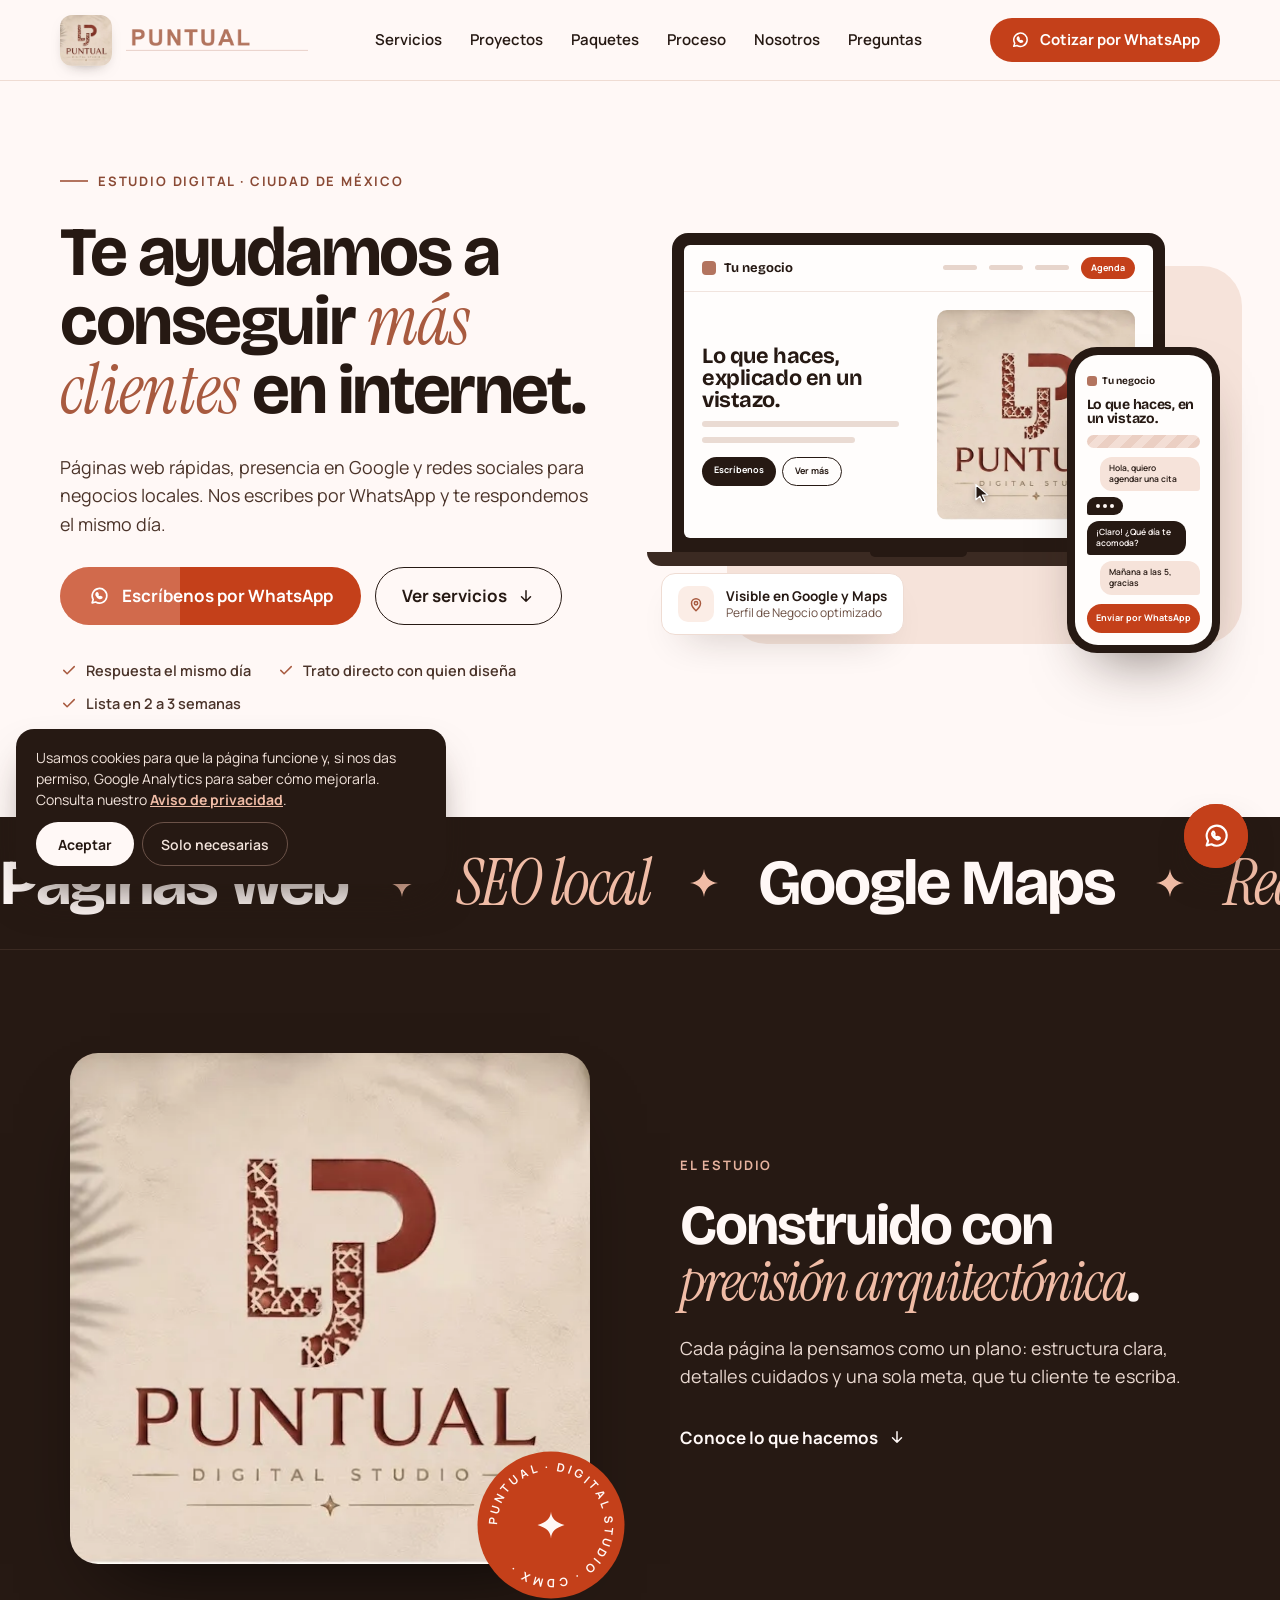
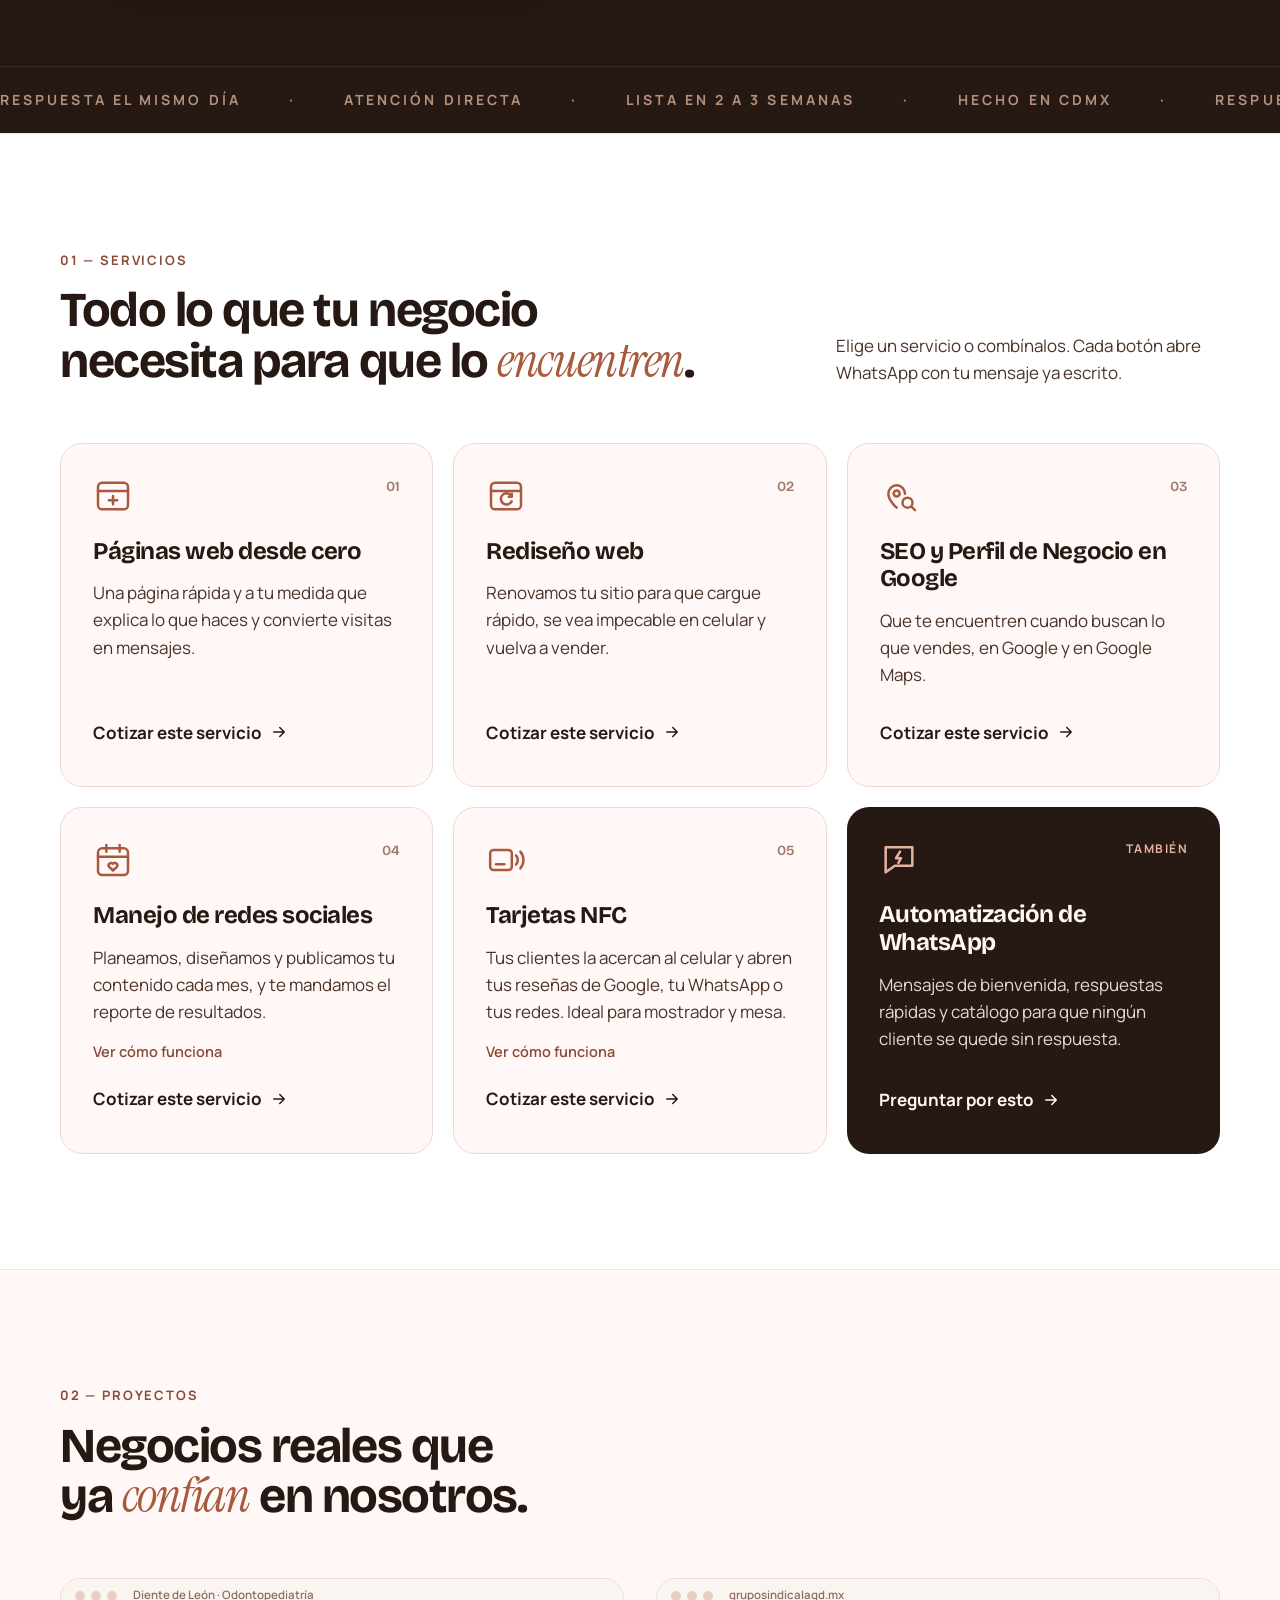
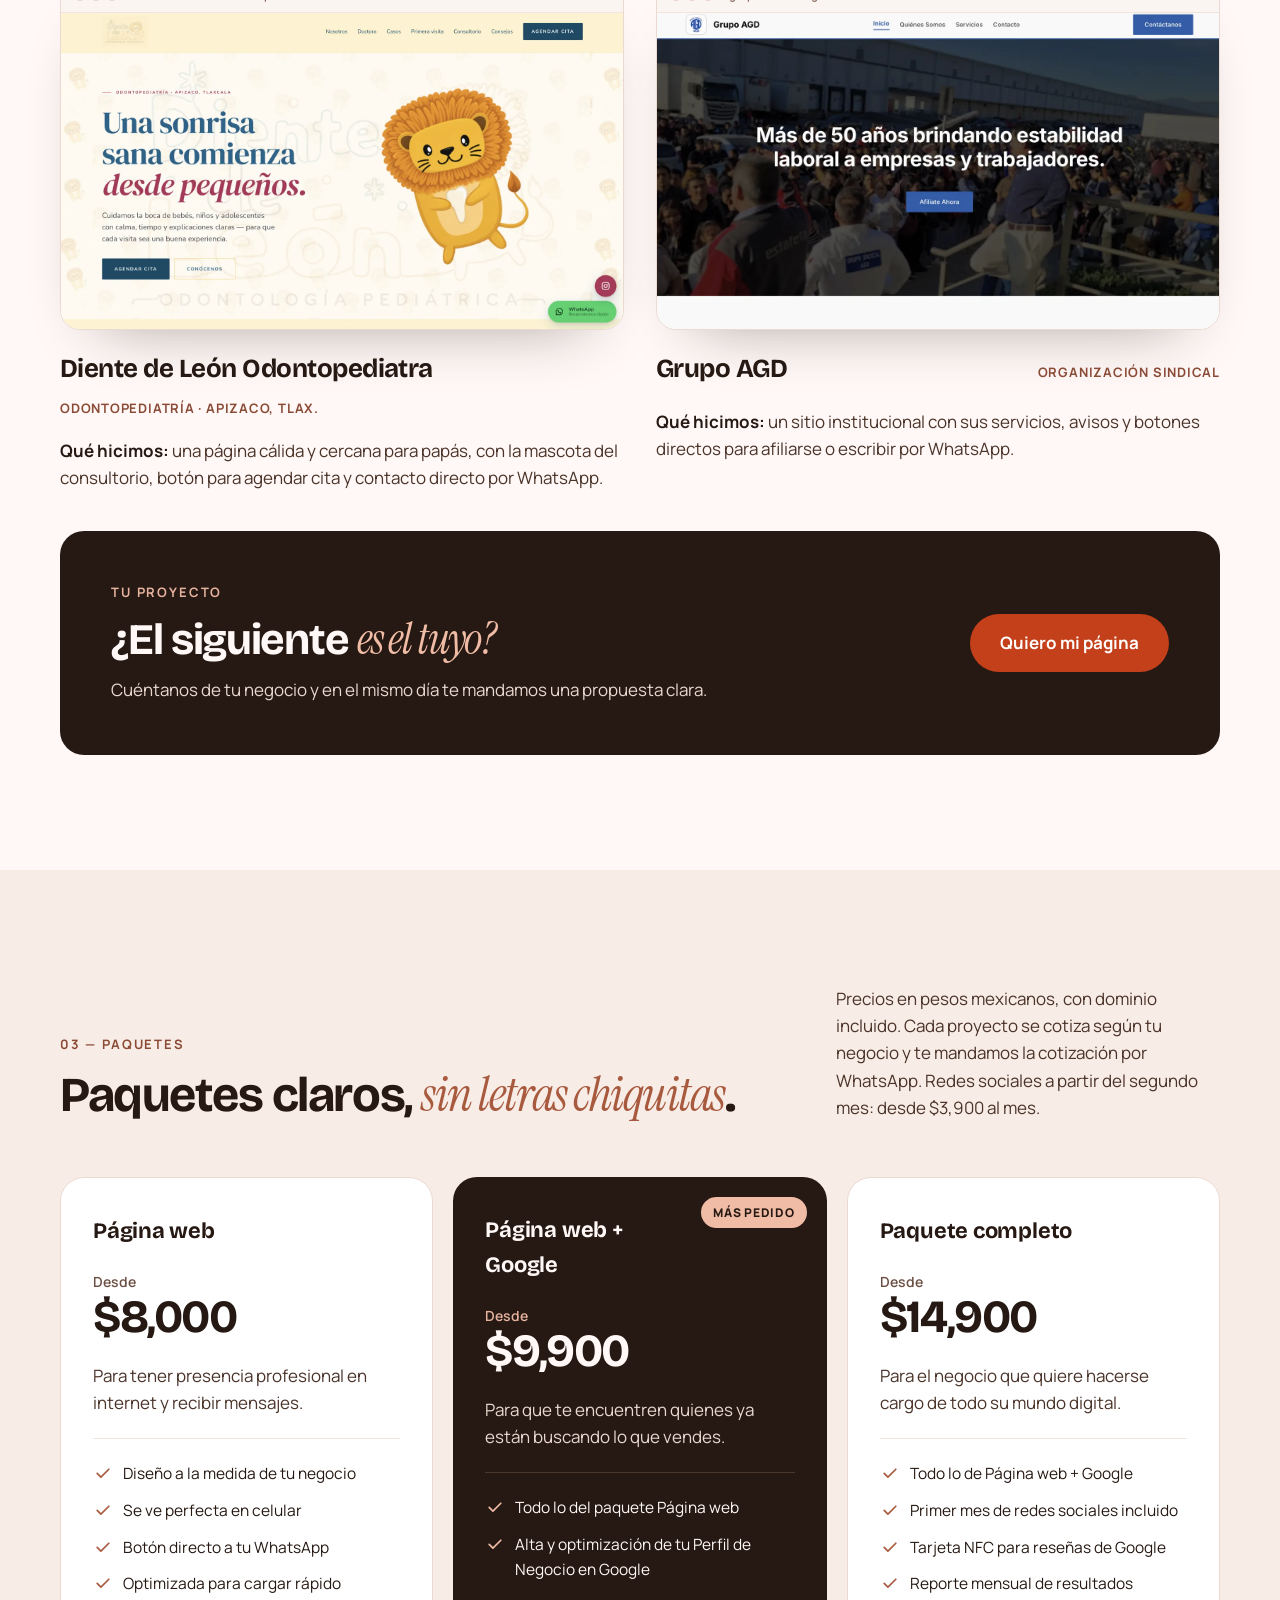
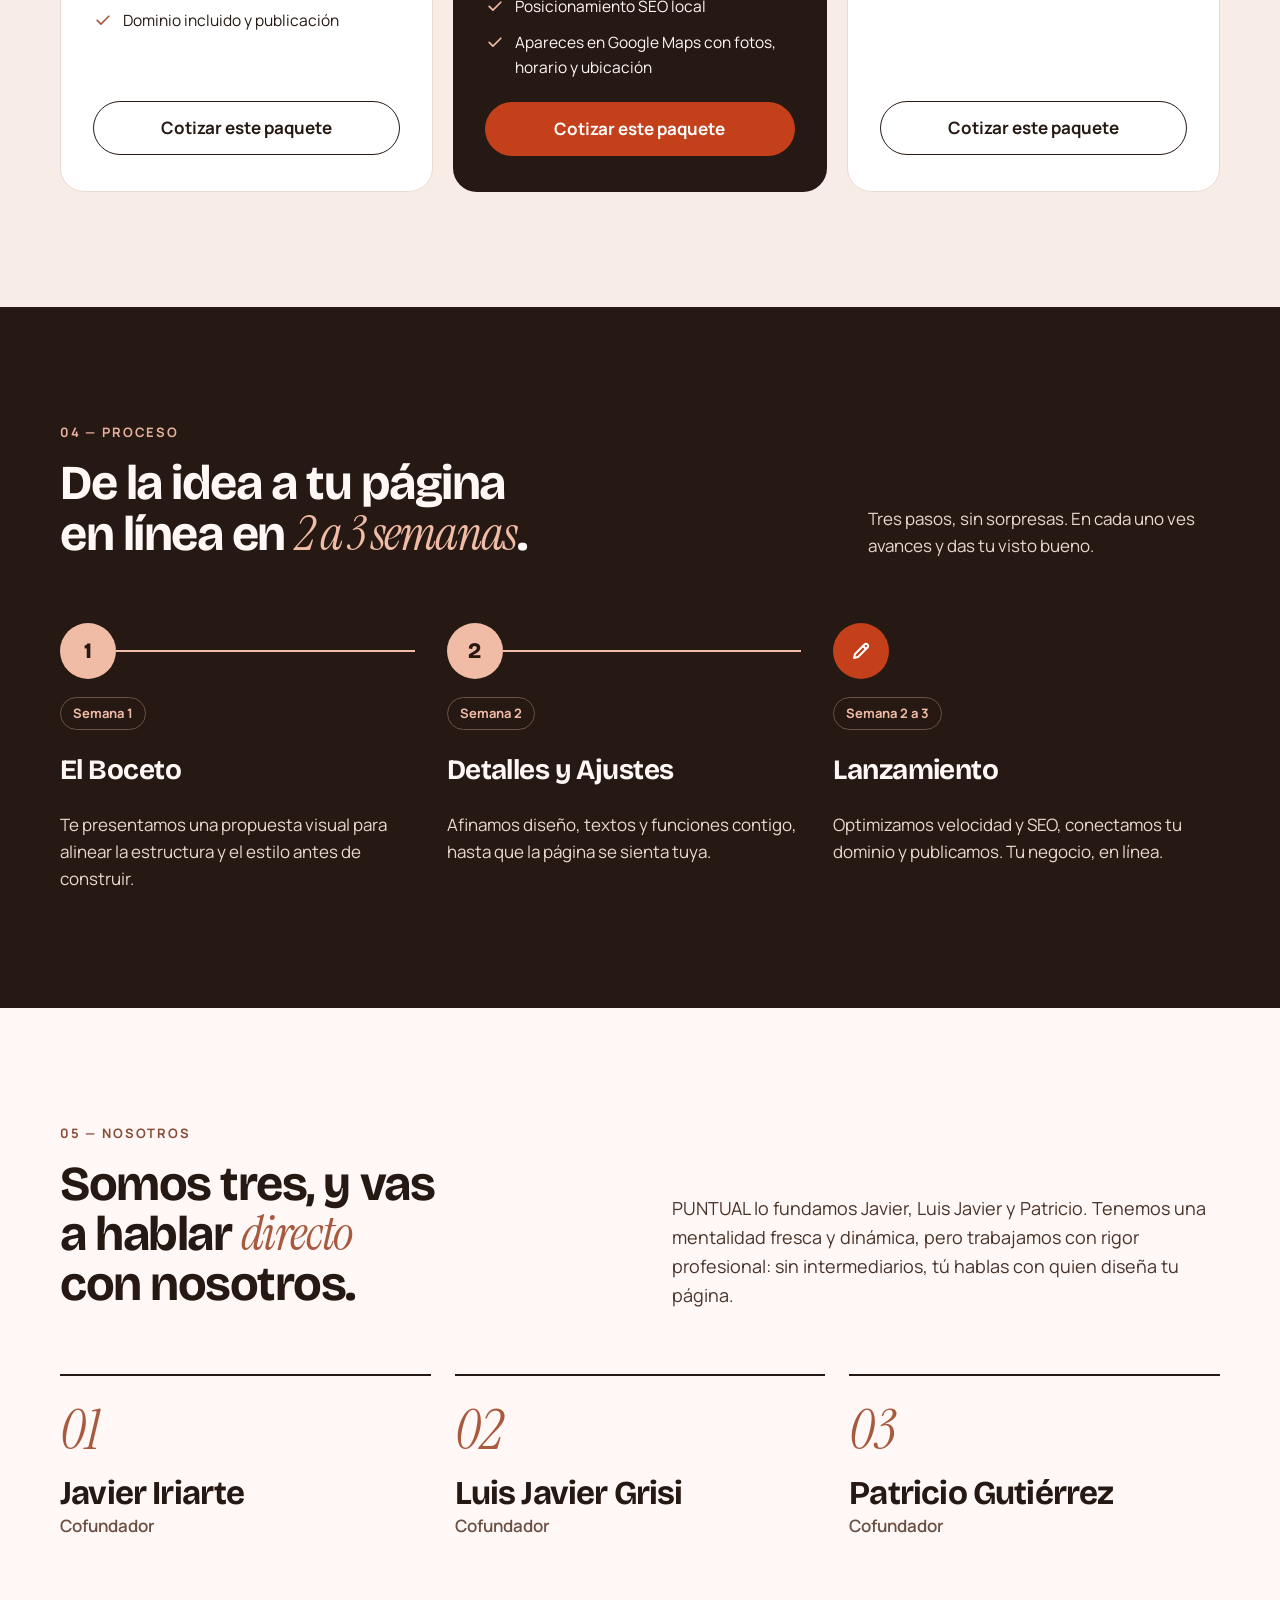
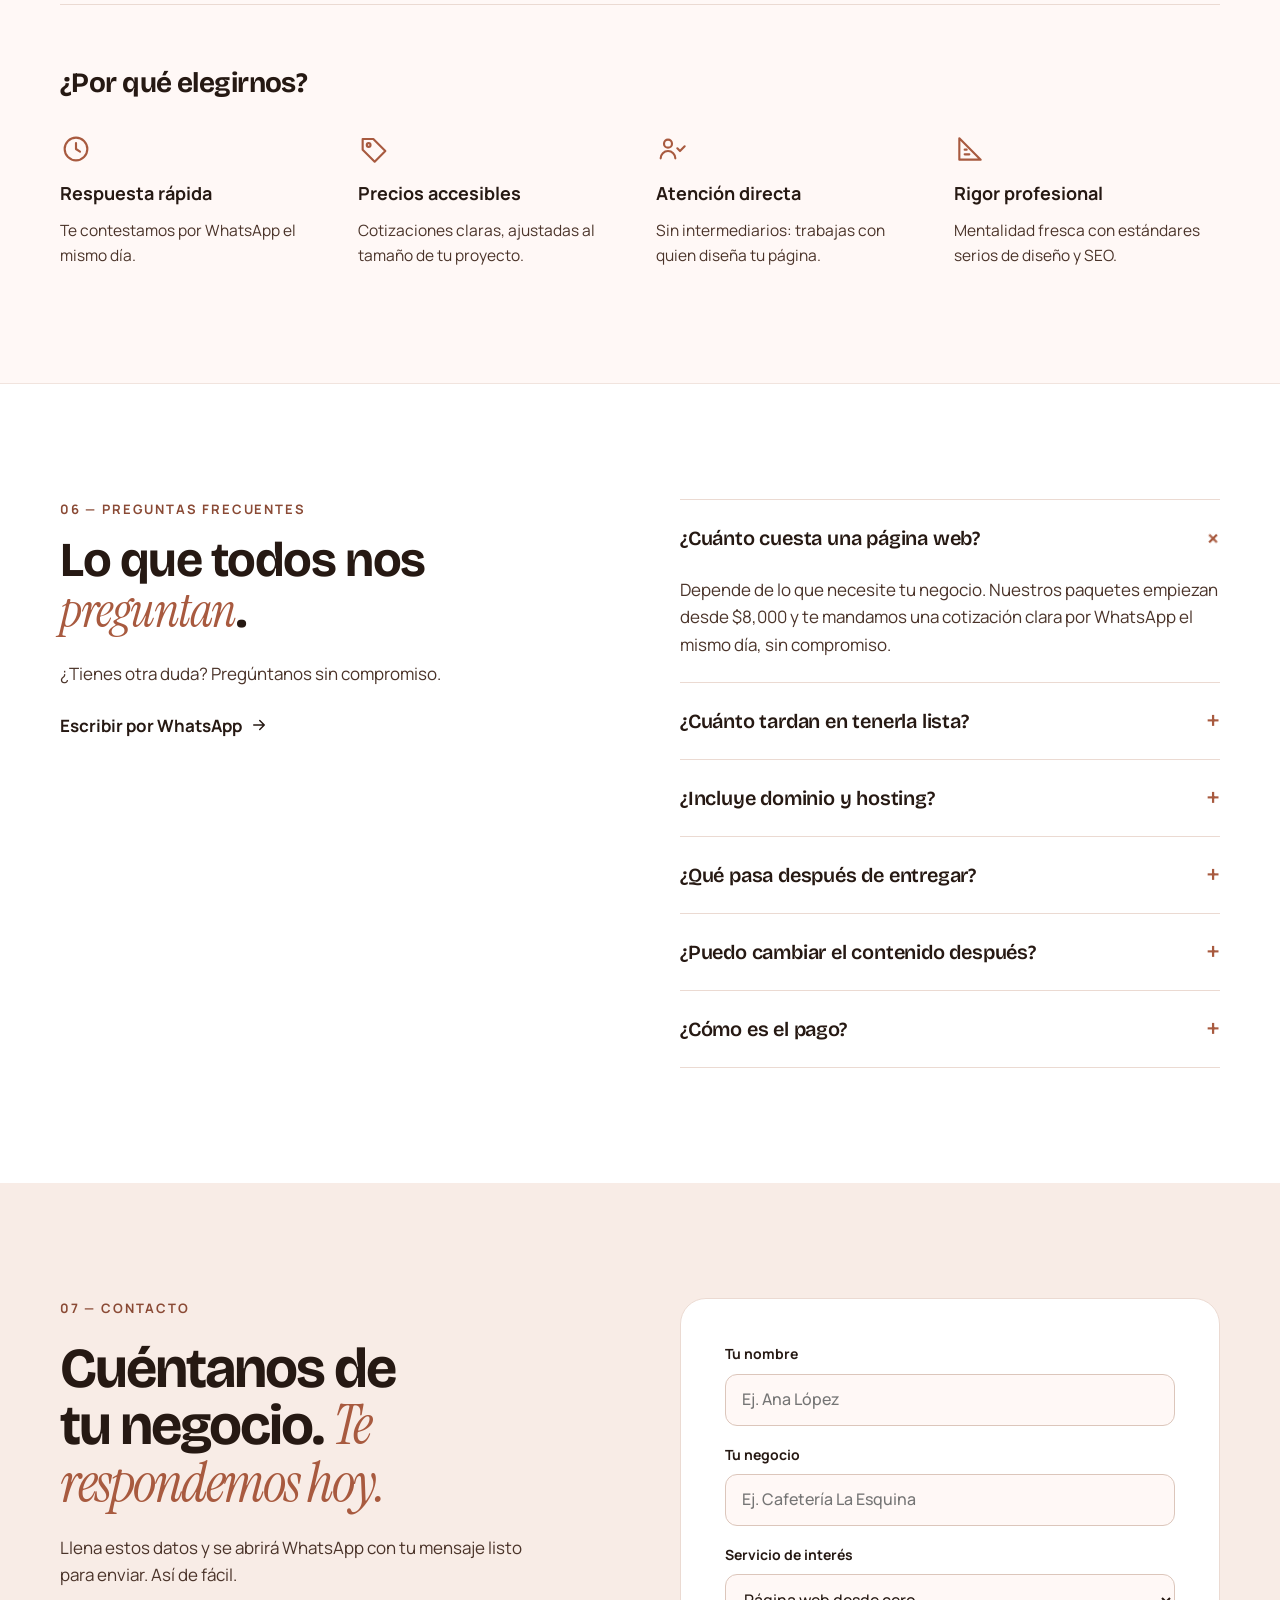
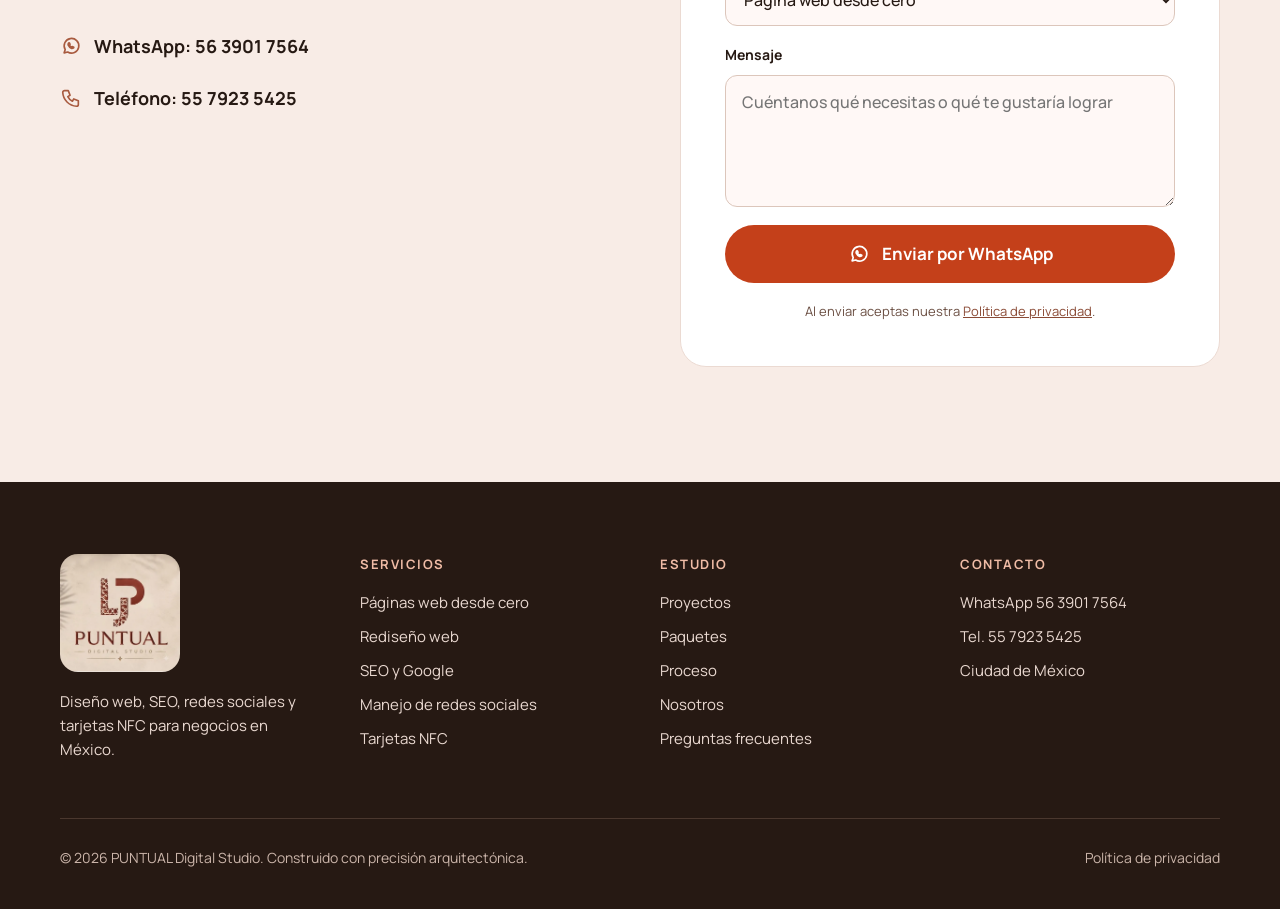
==== commit 26ff83ef: "Add files via upload" ====
--- a/index.html
+++ b/index.html
@@ -1,293 +1,735 @@
-<!DOCTYPE html><html lang="es" style=""><head>
+<!doctype html>
+<html lang="es-MX">
+<head>
+<script>
+  // Consentimiento por defecto: todo negado hasta que el visitante acepte.
+  window.dataLayer = window.dataLayer || [];
+  function gtag(){dataLayer.push(arguments);}
+  var puntualConsent = null;
+  try { puntualConsent = localStorage.getItem('puntual_cookies'); } catch (e) {}
+  gtag('consent', 'default', {
+    analytics_storage: puntualConsent === 'aceptadas' ? 'granted' : 'denied',
+    ad_storage: 'denied',
+    ad_user_data: 'denied',
+    ad_personalization: 'denied',
+    wait_for_update: 500
+  });
+</script>
+<!-- Google Tag Manager -->
+<script>(function(w,d,s,l,i){w[l]=w[l]||[];w[l].push({'gtm.start':
+new Date().getTime(),event:'gtm.js'});var f=d.getElementsByTagName(s)[0],
+j=d.createElement(s),dl=l!='dataLayer'?'&l='+l:'';j.async=true;j.src=
+'https://www.googletagmanager.com/gtm.js?id='+i+dl;f.parentNode.insertBefore(j,f);
+})(window,document,'script','dataLayer','GTM-W88TRM54');</script>
+<!-- End Google Tag Manager -->
 <meta charset="utf-8">
-<meta content="width=device-width, initial-scale=1.0" name="viewport">
-<title>PUNTUAL | Diseño Web y SEO</title>
-<script src="https://cdn.tailwindcss.com?plugins=forms,container-queries"></script>
-<link href="https://fonts.googleapis.com/css2?family=Material+Symbols+Outlined:wght,FILL@100..700,0..1&amp;display=swap" rel="stylesheet">
-<link href="https://fonts.googleapis.com" rel="preconnect">
-<link crossorigin="" href="https://fonts.gstatic.com" rel="preconnect">
-<link href="https://fonts.googleapis.com/css2?family=Manrope:wght@400;600&amp;family=Montserrat:wght@600;700&amp;display=swap" rel="stylesheet">
-<script id="tailwind-config">
-        tailwind.config = {
-          darkMode: "class",
-          theme: {
-            extend: {
-              "colors": {
-                      "secondary-container": "#e5e2df",
-                      "on-tertiary": "#ffffff",
-                      "primary-container": "#a26551",
-                      "surface-container": "#ffe9e2",
-                      "on-secondary-fixed": "#1c1b1a",
-                      "primary": "#854d3b",
-                      "surface-bright": "#fff8f6",
-                      "on-surface-variant": "#52433f",
-                      "on-secondary": "#ffffff",
-                      "error": "#ba1a1a",
-                      "secondary-fixed-dim": "#c9c6c3",
-                      "inverse-surface": "#3c2d27",
-                      "secondary": "#605e5c",
-                      "surface-dim": "#eed5cc",
-                      "on-secondary-fixed-variant": "#484745",
-                      "surface": "#fff8f6",
-                      "on-tertiary-fixed": "#241a0e",
-                      "on-surface": "#261913",
-                      "surface-container-low": "#fff1ec",
-                      "on-primary-fixed": "#360f03",
-                      "surface-container-high": "#fce3da",
-                      "outline": "#85736e",
-                      "on-secondary-container": "#666462",
-                      "on-tertiary-fixed-variant": "#524436",
-                      "tertiary-container": "#827261",
-                      "tertiary-fixed": "#f4dfcb",
-                      "inverse-primary": "#feb59d",
-                      "surface-tint": "#88503d",
-                      "on-primary-container": "#fffbff",
-                      "surface-container-highest": "#f6ddd4",
-                      "on-tertiary-container": "#fffbff",
-                      "on-background": "#261913",
-                      "outline-variant": "#d7c2bc",
-                      "primary-fixed": "#ffdbd0",
-                      "background": "#fff8f6",
-                      "inverse-on-surface": "#ffede7",
-                      "on-primary-fixed-variant": "#6c3927",
-                      "surface-variant": "#f6ddd4",
-                      "tertiary": "#68594a",
-                      "secondary-fixed": "#e5e2df",
-                      "surface-container-lowest": "#ffffff",
-                      "on-error-container": "#93000a",
-                      "on-error": "#ffffff",
-                      "error-container": "#ffdad6",
-                      "on-primary": "#ffffff",
-                      "primary-fixed-dim": "#feb59d",
-                      "tertiary-fixed-dim": "#d7c3b0"
-              },
-              "borderRadius": {
-                      "DEFAULT": "0.125rem",
-                      "lg": "0.25rem",
-                      "xl": "0.5rem",
-                      "full": "0.75rem"
-              },
-              "spacing": {
-                      "margin-desktop": "64px",
-                      "margin-mobile": "24px",
-                      "section-gap": "120px",
-                      "gutter": "32px",
-                      "container-max": "1280px",
-                      "unit": "8px"
-              },
-              "fontFamily": {
-                      "label-md": ["Manrope"],
-                      "body-lg": ["Manrope"],
-                      "body-md": ["Manrope"],
-                      "headline-lg-mobile": ["Montserrat"],
-                      "headline-lg": ["Montserrat"],
-                      "display-lg": ["Montserrat"],
-                      "headline-md": ["Montserrat"]
-              },
-              "fontSize": {
-                      "label-md": ["14px", {"lineHeight": "20px", "letterSpacing": "0.05em", "fontWeight": "600"}],
-                      "body-lg": ["18px", {"lineHeight": "28px", "letterSpacing": "0.01em", "fontWeight": "400"}],
-                      "body-md": ["16px", {"lineHeight": "24px", "letterSpacing": "0.01em", "fontWeight": "400"}],
-                      "headline-lg-mobile": ["32px", {"lineHeight": "40px", "letterSpacing": "-0.01em", "fontWeight": "600"}],
-                      "headline-lg": ["40px", {"lineHeight": "48px", "letterSpacing": "-0.01em", "fontWeight": "600"}],
-                      "display-lg": ["64px", {"lineHeight": "72px", "letterSpacing": "-0.02em", "fontWeight": "700"}],
-                      "headline-md": ["24px", {"lineHeight": "32px", "letterSpacing": "0em", "fontWeight": "600"}]
-              }
-            }
-          }
-        }
-    </script>
+<meta name="viewport" content="width=device-width, initial-scale=1.0">
+<link rel="canonical" href="https://www.puntualdigitalstudio.com.mx/">
+<meta property="og:type" content="website">
+<meta property="og:site_name" content="PUNTUAL Digital Studio">
+<meta property="og:locale" content="es_MX">
+<meta property="og:title" content="Diseño web, SEO y redes sociales en CDMX | PUNTUAL Digital Studio">
+<meta property="og:description" content="Páginas web rápidas, posicionamiento en Google, manejo de redes sociales y tarjetas NFC para negocios en México. Cotiza por WhatsApp y te respondemos el mismo día.">
+<meta property="og:url" content="https://www.puntualdigitalstudio.com.mx/">
+<meta property="og:image" content="https://www.puntualdigitalstudio.com.mx/images/hero-banner.jpg">
+<meta name="twitter:card" content="summary_large_image">
+<meta name="theme-color" content="#261913">
+<link rel="icon" type="image/png" sizes="32x32" href="/images/favicon-32x32.png">
+<link rel="icon" type="image/png" sizes="16x16" href="/images/favicon-16x16.png">
+<link rel="apple-touch-icon" sizes="180x180" href="/images/apple-touch-icon.png">
+<meta name="google-site-verification" content="wUypUB_KikpzEh9z064tbtdJLdRs2R3v5S0lKIrUprc" />
+<title>Diseño web, SEO y redes sociales en CDMX | PUNTUAL Digital Studio</title>
+<meta name="description" content="Páginas web rápidas, posicionamiento en Google, manejo de redes sociales y tarjetas NFC para negocios en México. Cotiza por WhatsApp y te respondemos el mismo día.">
+<script type="application/ld+json">{"@context":"https://schema.org","@type":"ProfessionalService","name":"PUNTUAL Digital Studio","url":"https://www.puntualdigitalstudio.com.mx/","logo":"https://www.puntualdigitalstudio.com.mx/images/logo.png","telephone":"+52 55 7923 5425","areaServed":"México","address":{"@type":"PostalAddress","streetAddress":"Palma Brava 15, Bosques de las Palmas","addressLocality":"Huixquilucan","addressRegion":"Estado de México","postalCode":"52787","addressCountry":"MX"},"founder":[{"@type":"Person","name":"Javier Iriarte"},{"@type":"Person","name":"Luis Javier Grisi"},{"@type":"Person","name":"Patricio Gutiérrez"}],"makesOffer":[{"@type":"Offer","itemOffered":{"@type":"Service","name":"Creación de páginas web"}},{"@type":"Offer","itemOffered":{"@type":"Service","name":"Rediseño web"}},{"@type":"Offer","itemOffered":{"@type":"Service","name":"Posicionamiento SEO y Perfil de Negocio en Google"}},{"@type":"Offer","itemOffered":{"@type":"Service","name":"Manejo de redes sociales"}},{"@type":"Offer","itemOffered":{"@type":"Service","name":"Tarjetas NFC"}}]}</script>
+<link rel="preconnect" href="https://fonts.googleapis.com">
+<link href="https://fonts.googleapis.com/css2?family=Bricolage+Grotesque:opsz,wght@12..96,500;12..96,600;12..96,700;12..96,800&family=Instrument+Serif:ital@0;1&family=Manrope:wght@400;500;600;700&display=swap" rel="stylesheet">
 <style>
-        /* Custom marble-like subtle texture overlay */
-        .bg-marble-texture {
-            background-image: url("data:image/svg+xml,%3Csvg width='100' height='100' viewBox='0 0 100 100' xmlns='http://www.w3.org/2000/svg'%3E%3Cfilter id='noise'%3E%3CfeTurbulence type='fractalNoise' baseFrequency='0.05' numOctaves='3' stitchTiles='stitch'/%3E%3C/filter%3E%3Crect width='100' height='100' filter='url(%23noise)' opacity='0.03'/%3E%3C/svg%3E");
-        }
-        
-        /* Copper inlay effect */
-        .copper-inlay {
-            box-shadow: inset 0 0 0 1px theme('colors.primary');
-        }
-        
-        .copper-glow:hover {
-            box-shadow: 0 0 12px theme('colors.primary-fixed-dim');
-        }
-
-        .soft-ambient-shadow {
-            box-shadow: 0 12px 48px rgba(38, 25, 19, 0.05);
-        }
-    </style>
+body{margin:0;background:#FFF8F6}
+*{box-sizing:border-box}
+html{scroll-behavior:smooth}
+a{color:#8A4A35}a:hover{color:#261913}
+.btn{transition:transform .2s ease, box-shadow .2s ease, background-color .2s ease}
+.btn:hover{transform:translateY(-2px);box-shadow:0 10px 24px -12px rgba(38,25,19,.55)}
+.lnk{text-decoration:none;transition:color .2s ease}
+.lnk:hover{color:#C4401A}
+.card{transition:border-color .25s ease, transform .25s ease}
+.card:hover{border-color:#B3745F;transform:translateY(-3px)}
+details summary{list-style:none;cursor:pointer}
+details summary::-webkit-details-marker{display:none}
+details[open] .plus{transform:rotate(45deg)}
+.plus{transition:transform .25s ease}
+input:focus,select:focus,textarea:focus{outline:2px solid #B3745F;outline-offset:1px;border-color:#B3745F}
+@keyframes rv{from{opacity:0;transform:translateY(28px)}to{opacity:1;transform:none}}
+@keyframes floaty{0%,100%{transform:translateY(0)}50%{transform:translateY(-8px)}}
+@keyframes inUp{from{opacity:0;transform:translateY(36px);filter:blur(6px)}to{opacity:1;transform:none;filter:none}}
+@keyframes screenScroll{0%,22%{transform:translateY(0)}30%,55%{transform:translateY(-33.333%)}63%,88%{transform:translateY(-66.666%)}96%,100%{transform:translateY(0)}}
+@keyframes cursorMove{0%,14%{transform:translate(62%,78%)}20%{transform:translate(18%,58%)}22%{transform:translate(18%,58%) scale(.85)}24%,48%{transform:translate(18%,58%)}56%{transform:translate(70%,40%)}80%{transform:translate(42%,62%)}100%{transform:translate(62%,78%)}}
+@keyframes chat1{0%,6%{opacity:0;transform:translateY(10px)}10%,92%{opacity:1;transform:none}100%{opacity:0}}
+@keyframes chatDots{0%,16%{opacity:0}20%,34%{opacity:1}38%,100%{opacity:0}}
+@keyframes chat2{0%,36%{opacity:0;transform:translateY(10px)}40%,92%{opacity:1;transform:none}100%{opacity:0}}
+@keyframes chat3{0%,58%{opacity:0;transform:translateY(10px)}62%,92%{opacity:1;transform:none}100%{opacity:0}}
+@keyframes dot{0%,100%{opacity:.25}50%{opacity:1}}
+@keyframes marquee{from{transform:translateX(0)}to{transform:translateX(-50%)}}
+@keyframes kenburns{0%{transform:scale(1.02) translate(0,0)}50%{transform:scale(1.12) translate(-2%,-1.5%)}100%{transform:scale(1.02) translate(0,0)}}
+@keyframes sheen{0%,60%{transform:translateX(-120%) skewX(-18deg)}80%,100%{transform:translateX(220%) skewX(-18deg)}}
+@keyframes ring{0%{transform:scale(1);opacity:.55}100%{transform:scale(1.7);opacity:0}}
+@keyframes draw{from{transform:scaleX(0)}to{transform:scaleX(1)}}
+@keyframes spinSlow{to{transform:rotate(360deg)}}
+@media (prefers-reduced-motion:no-preference){
+  @supports (animation-timeline: view()){
+    .rv{animation:rv linear both;animation-timeline:view();animation-range:entry 0% entry 30%}
+    .draw{transform-origin:left center;animation:draw linear both;animation-timeline:view();animation-range:entry 20% cover 45%}
+  }
+  .floaty{animation:floaty 6s ease-in-out infinite}
+  .in1,.in2,.in3,.in4,.in5,.in6{animation:inUp 1s cubic-bezier(.2,.7,.2,1) both}
+  .in2{animation-delay:.12s}.in3{animation-delay:.28s}.in4{animation-delay:.42s}.in5{animation-delay:.56s}.in6{animation-delay:.3s;animation-duration:1.3s}
+  .screen{animation:screenScroll 14s cubic-bezier(.65,0,.35,1) infinite}
+  .cursor{animation:cursorMove 14s ease-in-out infinite}
+  .c1{animation:chat1 9s ease infinite}.cdots{animation:chatDots 9s ease infinite}.c2{animation:chat2 9s ease infinite}.c3{animation:chat3 9s ease infinite}
+  .d1{animation:dot 1s infinite}.d2{animation:dot 1s .2s infinite}.d3{animation:dot 1s .4s infinite}
+  .marquee{animation:marquee 32s linear infinite}
+  .marquee.rev{animation-direction:reverse;animation-duration:40s}
+  .kb{animation:kenburns 18s ease-in-out infinite}
+  .sheen{animation:sheen 6s ease-in-out infinite}
+  .ring{animation:ring 2.2s ease-out infinite}
+  .spin{animation:spinSlow 24s linear infinite}
+}
+@media (max-width:860px){.navlinks{display:none !important}.hide-sm{display:none !important}}
+@media (max-width:560px){.hide-xs{display:none !important}}
+</style>
 </head>
-<body class="bg-background text-on-background font-body-md bg-marble-texture antialiased selection:bg-primary-container selection:text-on-primary-container">
-<!-- TopNavBar -->
-<nav class="bg-surface/90 docked full-width top-0 sticky backdrop-blur-md border-b-[0.5px] border-primary/20 shadow-sm z-50 transition-all duration-300" id="topNav">
-<div class="flex justify-between items-center max-w-container-max mx-auto px-margin-mobile md:px-margin-desktop py-4">
-<!-- Brand Logo -->
-<a class="font-display-lg text-headline-md tracking-tighter text-primary flex items-center gap-2 hover:opacity-80 transition-all duration-300 active:scale-95 duration-150" href="#">
-
-<span class="sr-only">PUNTUAL</span>
-</a>
-<!-- Desktop Navigation Links -->
-<div class="hidden md:flex items-center gap-8 font-label-md text-label-md uppercase tracking-widest">
-<a class="text-secondary hover:text-primary transition-colors hover:opacity-80 duration-300" href="#services">Servicios</a>
-<a class="text-secondary hover:text-primary transition-colors hover:opacity-80 duration-300" href="#process">Proceso</a>
-<a class="text-secondary hover:text-primary transition-colors hover:opacity-80 duration-300" href="#about">Nosotros</a>
+<body>
+<!-- Google Tag Manager (noscript) -->
+<noscript><iframe src="https://www.googletagmanager.com/ns.html?id=GTM-W88TRM54"
+height="0" width="0" style="display:none;visibility:hidden"></iframe></noscript>
+<!-- End Google Tag Manager (noscript) -->
+<div style="font-family: 'Manrope', 'Helvetica Neue', system-ui, sans-serif; color: #261913; background: #FFF8F6; font-size: 17px; line-height: 1.6; -webkit-font-smoothing: antialiased">
+
+<!-- NAV -->
+<header style="position: sticky; top: 0; z-index: 30; background: rgba(255,248,246,0.92); backdrop-filter: blur(10px); border-bottom: 1px solid #EFDCD3">
+  <nav aria-label="Principal" style="max-width: 1240px; margin: 0 auto; padding: 14px clamp(16px, 4vw, 40px); display: flex; align-items: center; justify-content: space-between; gap: 24px">
+    <a href="#inicio" aria-label="PUNTUAL Digital Studio, inicio" style="display: flex; align-items: center; gap: 14px; height: 52px">
+      <img src="/images/puntual-logo.webp" alt="" width="52" height="51" style="width: 52px; height: 51px; border-radius: 12px; object-fit: cover; display: block; box-shadow: 0 6px 16px -10px rgba(38,25,19,0.6)">
+      <img src="/images/puntual-wordmark.webp" class="hide-xs" alt="PUNTUAL Digital Studio" width="190" height="23" style="height: 22px; width: auto; display: block">
+    </a>
+    <div class="navlinks" style="display: flex; align-items: center; gap: 28px; font-size: 15px; font-weight: 600">
+      <a class="lnk" href="#servicios" style="color: #261913">Servicios</a>
+      <a class="lnk" href="#proyectos" style="color: #261913">Proyectos</a>
+      <a class="lnk" href="#paquetes" style="color: #261913">Paquetes</a>
+      <a class="lnk" href="#proceso" style="color: #261913">Proceso</a>
+      <a class="lnk" href="#nosotros" style="color: #261913">Nosotros</a>
+      <a class="lnk" href="#preguntas" style="color: #261913">Preguntas</a>
+    </div>
+    <a class="btn" href="https://wa.me/525639017564?text=Hola%20PUNTUAL%2C%20quiero%20cotizar%20un%20proyecto%20para%20mi%20negocio." target="_blank" rel="noopener" style="display: inline-flex; align-items: center; gap: 10px; min-height: 44px; padding: 0 20px; border-radius: 999px; background: #C4401A; color: #FFFFFF; font-weight: 700; font-size: 15px; text-decoration: none; white-space: nowrap">
+      <svg aria-hidden="true" width="20" height="20" viewBox="0 0 24 24" fill="none" stroke="currentColor" stroke-width="1.8" stroke-linecap="round" stroke-linejoin="round"><path d="M4.5 19.5l1.2-3.6A8 8 0 1 1 8.4 18.6z"></path><path d="M9.3 9c.3-.6.9-.6 1.1-.1l.5 1.2c.1.3 0 .6-.2.8l-.3.3c.4.9 1.1 1.6 2 2l.3-.3c.2-.2.5-.3.8-.2l1.2.5c.5.2.5.8-.1 1.1-.7.4-1.5.6-2.3.2a7 7 0 0 1-3.3-3.3c-.3-.8-.2-1.6.3-2.2z"></path></svg>
+      Cotizar por WhatsApp
+    </a>
+  </nav>
+</header>
+
+<main id="inicio">
+
+<!-- HERO -->
+<section aria-labelledby="hero-title" style="max-width: 1240px; margin: 0 auto; padding: clamp(48px, 7vw, 96px) clamp(16px, 4vw, 40px) clamp(64px, 8vw, 112px); display: grid; grid-template-columns: repeat(auto-fit, minmax(min(500px, 100%), 1fr)); gap: clamp(40px, 5vw, 72px); align-items: center">
+  <div style="display: flex; flex-direction: column; gap: 28px">
+    <p class="in1" style="margin: 0; display: inline-flex; align-items: center; gap: 10px; font-size: 13px; font-weight: 700; letter-spacing: 0.14em; text-transform: uppercase; color: #8A4A35">
+      <span aria-hidden="true" style="width: 28px; height: 2px; background: #B3745F; display: block"></span>
+      Estudio digital · Ciudad de México
+    </p>
+    <h1 id="hero-title" class="in2" style="margin: 0; font-family: 'Bricolage Grotesque', 'Helvetica Neue', sans-serif; font-weight: 700; font-size: clamp(2.7rem, 5.4vw, 5.1rem); line-height: 0.98; letter-spacing: -0.035em; text-wrap: balance">
+      Te ayudamos a conseguir <span style="font-family: 'Instrument Serif', Georgia, serif; font-style: italic; font-weight: 400; letter-spacing: -0.01em; color: #A85A3F">más clientes</span> en internet.
+    </h1>
+    <p class="in3" style="margin: 0; max-width: 34rem; font-size: clamp(1.05rem, 1.4vw, 1.2rem); color: #4A3329; text-wrap: pretty">
+      Páginas web rápidas, presencia en Google y redes sociales para negocios locales. Nos escribes por WhatsApp y te respondemos el mismo día.
+    </p>
+    <div class="in4" style="display: flex; flex-wrap: wrap; gap: 14px; align-items: center">
+      <a class="btn" href="https://wa.me/525639017564?text=Hola%20PUNTUAL%2C%20quiero%20cotizar%20un%20proyecto%20para%20mi%20negocio." target="_blank" rel="noopener" style="position: relative; overflow: hidden; display: inline-flex; align-items: center; gap: 12px; min-height: 58px; padding: 0 28px; border-radius: 999px; background: #C4401A; color: #FFFFFF; font-weight: 700; font-size: 17px; text-decoration: none">
+        <span class="sheen" aria-hidden="true" style="position: absolute; top: 0; bottom: 0; left: 0; width: 40%; background: rgba(255,255,255,0.22); display: block"></span>
+        <svg aria-hidden="true" width="22" height="22" viewBox="0 0 24 24" fill="none" stroke="currentColor" stroke-width="1.8" stroke-linecap="round" stroke-linejoin="round"><path d="M4.5 19.5l1.2-3.6A8 8 0 1 1 8.4 18.6z"></path><path d="M9.3 9c.3-.6.9-.6 1.1-.1l.5 1.2c.1.3 0 .6-.2.8l-.3.3c.4.9 1.1 1.6 2 2l.3-.3c.2-.2.5-.3.8-.2l1.2.5c.5.2.5.8-.1 1.1-.7.4-1.5.6-2.3.2a7 7 0 0 1-3.3-3.3c-.3-.8-.2-1.6.3-2.2z"></path></svg>
+        Escríbenos por WhatsApp
+      </a>
+      <a class="btn" href="#servicios" style="display: inline-flex; align-items: center; gap: 10px; min-height: 58px; padding: 0 26px; border-radius: 999px; border: 1.5px solid #261913; color: #261913; font-weight: 700; font-size: 17px; text-decoration: none">
+        Ver servicios
+        <svg aria-hidden="true" width="18" height="18" viewBox="0 0 24 24" fill="none" stroke="currentColor" stroke-width="2" stroke-linecap="round" stroke-linejoin="round"><path d="M12 5v14M6 13l6 6 6-6"></path></svg>
+      </a>
+    </div>
+    <ul class="in5" style="margin: 6px 0 0; padding: 0; list-style: none; display: flex; flex-wrap: wrap; gap: 10px 26px; font-size: 14.5px; font-weight: 600; color: #4A3329">
+      <li style="display: flex; align-items: center; gap: 8px"><svg aria-hidden="true" width="18" height="18" viewBox="0 0 24 24" fill="none" stroke="#A85A3F" stroke-width="2" stroke-linecap="round" stroke-linejoin="round"><path d="M5 12.5l4.5 4.5L19 7.5"></path></svg>Respuesta el mismo día</li>
+      <li style="display: flex; align-items: center; gap: 8px"><svg aria-hidden="true" width="18" height="18" viewBox="0 0 24 24" fill="none" stroke="#A85A3F" stroke-width="2" stroke-linecap="round" stroke-linejoin="round"><path d="M5 12.5l4.5 4.5L19 7.5"></path></svg>Trato directo con quien diseña</li>
+      <li style="display: flex; align-items: center; gap: 8px"><svg aria-hidden="true" width="18" height="18" viewBox="0 0 24 24" fill="none" stroke="#A85A3F" stroke-width="2" stroke-linecap="round" stroke-linejoin="round"><path d="M5 12.5l4.5 4.5L19 7.5"></path></svg>Lista en 2 a 3 semanas</li>
+    </ul>
+  </div>
+
+  <!-- Mockup: laptop + phone -->
+  <div class="in6" role="img" aria-label="Ejemplo animado de página web hecha por PUNTUAL, vista en laptop y en celular" style="position: relative; padding: 0 0 56px 0; min-height: 420px">
+    <div aria-hidden="true" style="position: absolute; inset: 8% -4% 2% 10%; background: #F6E3DA; border-radius: 40px"></div>
+    <div style="position: relative; width: 90%">
+      <div style="background: #261913; border-radius: 16px 16px 0 0; padding: 12px 12px 14px">
+        <div style="aspect-ratio: 16 / 10; background: #FFFDFC; border-radius: 6px; overflow: hidden; display: flex; flex-direction: column">
+          <div style="display: flex; align-items: center; justify-content: space-between; padding: 12px 18px; border-bottom: 1px solid #F1E4DE">
+            <div style="display: flex; align-items: center; gap: 8px; font-family: 'Bricolage Grotesque', sans-serif; font-weight: 700; font-size: 13px"><span style="width: 14px; height: 14px; border-radius: 4px; background: #B3745F; display: block"></span>Tu negocio</div>
+            <div style="display: flex; gap: 12px; align-items: center"><span style="width: 34px; height: 5px; border-radius: 3px; background: #E7D5CC; display: block"></span><span style="width: 34px; height: 5px; border-radius: 3px; background: #E7D5CC; display: block"></span><span style="width: 34px; height: 5px; border-radius: 3px; background: #E7D5CC; display: block"></span><span style="padding: 4px 10px; border-radius: 99px; background: #C4401A; color: #FFFFFF; font-size: 9px; font-weight: 700">Agenda</span></div>
+          </div>
+          <div style="flex: 1; position: relative; overflow: hidden">
+            <div class="screen" style="position: absolute; left: 0; right: 0; top: 0; height: 300%; display: grid; grid-template-rows: repeat(3, minmax(0, 1fr))">
+              <!-- Pantalla 1: portada -->
+              <div style="display: grid; grid-template-columns: 1.1fr 1fr; gap: 16px; padding: 18px">
+                <div style="display: flex; flex-direction: column; justify-content: center; gap: 10px">
+                  <div style="font-family: 'Bricolage Grotesque', sans-serif; font-weight: 700; font-size: clamp(14px, 1.7vw, 24px); line-height: 1.02; letter-spacing: -0.02em">Lo que haces, explicado en un vistazo.</div>
+                  <span style="width: 90%; height: 6px; border-radius: 3px; background: #EADBD3; display: block"></span>
+                  <span style="width: 70%; height: 6px; border-radius: 3px; background: #EADBD3; display: block"></span>
+                  <div style="display: flex; gap: 6px; margin-top: 4px"><span style="padding: 6px 12px; border-radius: 99px; background: #261913; color: #FFFFFF; font-size: 9px; font-weight: 700">Escríbenos</span><span style="padding: 6px 12px; border-radius: 99px; border: 1px solid #261913; font-size: 9px; font-weight: 700">Ver más</span></div>
+                </div>
+                <div style="border-radius: 10px; overflow: hidden; position: relative; background: #EBCFC3">
+                  <img class="kb" src="/images/puntual-logo.webp" alt="" style="width: 100%; height: 100%; object-fit: cover; display: block">
+                </div>
+              </div>
+              <!-- Pantalla 2: servicios -->
+              <div style="display: flex; flex-direction: column; gap: 12px; padding: 18px">
+                <div style="font-family: 'Bricolage Grotesque', sans-serif; font-weight: 700; font-size: clamp(12px, 1.3vw, 18px); letter-spacing: -0.02em">Nuestros servicios</div>
+                <div style="flex: 1; display: grid; grid-template-columns: repeat(3, minmax(0, 1fr)); gap: 10px">
+                  <div style="border-radius: 10px; background: #F6ECE7; padding: 10px; display: flex; flex-direction: column; gap: 6px"><span style="width: 18px; height: 18px; border-radius: 6px; background: #B3745F; display: block"></span><span style="width: 80%; height: 5px; border-radius: 3px; background: #DCC6BB; display: block"></span><span style="width: 60%; height: 5px; border-radius: 3px; background: #E7D5CC; display: block"></span></div>
+                  <div style="border-radius: 10px; background: #261913; padding: 10px; display: flex; flex-direction: column; gap: 6px"><span style="width: 18px; height: 18px; border-radius: 6px; background: #F0BCA6; display: block"></span><span style="width: 80%; height: 5px; border-radius: 3px; background: #5A443A; display: block"></span><span style="width: 60%; height: 5px; border-radius: 3px; background: #4A372E; display: block"></span></div>
+                  <div style="border-radius: 10px; background: #F6ECE7; padding: 10px; display: flex; flex-direction: column; gap: 6px"><span style="width: 18px; height: 18px; border-radius: 6px; background: #B3745F; display: block"></span><span style="width: 80%; height: 5px; border-radius: 3px; background: #DCC6BB; display: block"></span><span style="width: 60%; height: 5px; border-radius: 3px; background: #E7D5CC; display: block"></span></div>
+                </div>
+                <div style="display: flex; gap: 6px; align-items: center; font-size: 9px; font-weight: 700; color: #8A4A35"><svg aria-hidden="true" width="11" height="11" viewBox="0 0 24 24" fill="#C4401A"><path d="M12 3.5l2.6 5.3 5.9.9-4.2 4.1 1 5.8L12 16.9l-5.3 2.7 1-5.8-4.2-4.1 5.9-.9z"></path></svg>Clientes felices en Google</div>
+              </div>
+              <!-- Pantalla 3: contacto -->
+              <div style="display: grid; grid-template-columns: 1fr 1fr; gap: 16px; padding: 18px">
+                <div style="border-radius: 10px; background: repeating-linear-gradient(135deg, #EBCFC3 0 10px, #F3DED5 10px 20px); display: flex; align-items: center; justify-content: center"><svg aria-hidden="true" width="30" height="30" viewBox="0 0 24 24" fill="#C4401A" stroke="#FFFFFF" stroke-width="1.5"><path d="M12 21s-6-5.3-6-10a6 6 0 0 1 12 0c0 4.7-6 10-6 10z"></path></svg></div>
+                <div style="display: flex; flex-direction: column; justify-content: center; gap: 8px">
+                  <div style="font-family: 'Bricolage Grotesque', sans-serif; font-weight: 700; font-size: clamp(12px, 1.4vw, 19px); line-height: 1.05; letter-spacing: -0.02em">Agenda hoy por WhatsApp</div>
+                  <span style="height: 18px; border-radius: 5px; border: 1px solid #E7D5CC; display: block"></span>
+                  <span style="height: 18px; border-radius: 5px; border: 1px solid #E7D5CC; display: block"></span>
+                  <span style="padding: 6px 12px; border-radius: 99px; background: #C4401A; color: #FFFFFF; font-size: 9px; font-weight: 700; text-align: center">Enviar mensaje</span>
+                </div>
+              </div>
+            </div>
+            <div class="cursor" aria-hidden="true" style="position: absolute; left: 0; top: 0; width: 100%; height: 100%; pointer-events: none; transform: translate(62%, 78%)"><svg width="16" height="20" viewBox="0 0 16 20" style="display: block; filter: drop-shadow(0 2px 3px rgba(38,25,19,0.35))"><path d="M1 1v15l4-3.6 2.8 6 2.4-1.1-2.8-5.9 5.6-.3z" fill="#261913" stroke="#FFFFFF" stroke-width="1.2" stroke-linejoin="round"></path></svg></div>
+          </div>
+        </div>
+      </div>
+      <div style="height: 14px; margin: 0 -5%; background: #3B2A22; border-radius: 0 0 14px 14px; display: flex; justify-content: center"><span style="width: 18%; height: 5px; background: #261913; border-radius: 0 0 6px 6px; display: block"></span></div>
+    </div>
+
+    <div class="floaty" style="position: absolute; right: 0; bottom: 0; width: clamp(130px, 28%, 176px); background: #261913; border-radius: 30px; padding: 8px; box-shadow: 0 30px 60px -28px rgba(38,25,19,0.6)">
+      <div style="aspect-ratio: 9 / 19; background: #FFFDFC; border-radius: 23px; overflow: hidden; display: flex; flex-direction: column; padding: 18px 12px 12px; gap: 9px">
+        <div style="display: flex; align-items: center; gap: 5px; font-family: 'Bricolage Grotesque', sans-serif; font-weight: 700; font-size: 10px"><span style="width: 10px; height: 10px; border-radius: 3px; background: #B3745F; display: block"></span>Tu negocio</div>
+        <div style="font-family: 'Bricolage Grotesque', sans-serif; font-weight: 700; font-size: 14px; line-height: 1.02; letter-spacing: -0.02em">Lo que haces, en un vistazo.</div>
+        <span style="height: 46px; border-radius: 8px; background: repeating-linear-gradient(135deg, #EBCFC3 0 8px, #F3DED5 8px 16px); display: block"></span>
+        <div style="margin-top: auto; display: flex; flex-direction: column; gap: 6px">
+          <div class="c1" style="align-self: flex-end; max-width: 88%; background: #F6E3DA; border-radius: 12px 12px 3px 12px; padding: 6px 9px; font-size: 8.5px; line-height: 1.3; font-weight: 600">Hola, quiero agendar una cita</div>
+          <div class="cdots" style="align-self: flex-start; display: flex; gap: 3px; background: #261913; border-radius: 12px 12px 12px 3px; padding: 7px 9px"><span class="d1" style="width: 4px; height: 4px; border-radius: 50%; background: #FFF8F6; display: block"></span><span class="d2" style="width: 4px; height: 4px; border-radius: 50%; background: #FFF8F6; display: block"></span><span class="d3" style="width: 4px; height: 4px; border-radius: 50%; background: #FFF8F6; display: block"></span></div>
+          <div class="c2" style="align-self: flex-start; max-width: 88%; background: #261913; color: #FFF8F6; border-radius: 12px 12px 12px 3px; padding: 6px 9px; font-size: 8.5px; line-height: 1.3; font-weight: 600">¡Claro! ¿Qué día te acomoda?</div>
+          <div class="c3" style="align-self: flex-end; max-width: 88%; background: #F6E3DA; border-radius: 12px 12px 3px 12px; padding: 6px 9px; font-size: 8.5px; line-height: 1.3; font-weight: 600">Mañana a las 5, gracias</div>
+        </div>
+        <div style="align-self: stretch; text-align: center; padding: 7px; border-radius: 99px; background: #C4401A; color: #FFFFFF; font-size: 9px; font-weight: 700">Enviar por WhatsApp</div>
+      </div>
+    </div>
+
+    <div class="hide-sm" style="position: absolute; left: -2%; bottom: 18px; background: #FFFFFF; border: 1px solid #EFDCD3; border-radius: 14px; padding: 12px 16px; display: flex; align-items: center; gap: 12px; box-shadow: 0 18px 40px -24px rgba(38,25,19,0.45)">
+      <span style="width: 36px; height: 36px; border-radius: 10px; background: #FBEDE6; display: flex; align-items: center; justify-content: center"><svg aria-hidden="true" width="18" height="18" viewBox="0 0 24 24" fill="none" stroke="#A85A3F" stroke-width="2" stroke-linecap="round" stroke-linejoin="round"><path d="M12 21s-6-5.3-6-10a6 6 0 0 1 12 0c0 4.7-6 10-6 10z"></path><circle cx="12" cy="11" r="2.2"></circle></svg></span>
+      <span style="display: flex; flex-direction: column; line-height: 1.25"><strong style="font-size: 13.5px">Visible en Google y Maps</strong><span style="font-size: 12px; color: #6B4F43">Perfil de Negocio optimizado</span></span>
+    </div>
+  </div>
+</section>
+
+<!-- MARCA EN MOVIMIENTO -->
+<section aria-labelledby="estudio-title" style="background: #261913; color: #FFF8F6; overflow: hidden">
+  <div aria-hidden="true" style="padding: 34px 0; border-bottom: 1px solid #3B2A22; overflow: hidden">
+    <div class="marquee" style="display: flex; width: max-content; align-items: center; gap: 40px; font-family: 'Bricolage Grotesque', sans-serif; font-weight: 700; font-size: clamp(2.2rem, 5vw, 4.4rem); line-height: 1; letter-spacing: -0.03em; white-space: nowrap">
+      <span>Páginas web</span><svg width="28" height="28" viewBox="0 0 24 24" fill="#F0BCA6"><path d="M12 0c.8 7 4.9 11.2 12 12-7.1.8-11.2 5-12 12-.8-7-4.9-11.2-12-12 7.1-.8 11.2-5 12-12z"></path></svg>
+      <span style="font-family: 'Instrument Serif', Georgia, serif; font-style: italic; font-weight: 400; color: #F0BCA6">SEO local</span><svg width="28" height="28" viewBox="0 0 24 24" fill="#F0BCA6"><path d="M12 0c.8 7 4.9 11.2 12 12-7.1.8-11.2 5-12 12-.8-7-4.9-11.2-12-12 7.1-.8 11.2-5 12-12z"></path></svg>
+      <span>Google Maps</span><svg width="28" height="28" viewBox="0 0 24 24" fill="#F0BCA6"><path d="M12 0c.8 7 4.9 11.2 12 12-7.1.8-11.2 5-12 12-.8-7-4.9-11.2-12-12 7.1-.8 11.2-5 12-12z"></path></svg>
+      <span style="font-family: 'Instrument Serif', Georgia, serif; font-style: italic; font-weight: 400; color: #F0BCA6">Redes sociales</span><svg width="28" height="28" viewBox="0 0 24 24" fill="#F0BCA6"><path d="M12 0c.8 7 4.9 11.2 12 12-7.1.8-11.2 5-12 12-.8-7-4.9-11.2-12-12 7.1-.8 11.2-5 12-12z"></path></svg>
+      <span>Tarjetas NFC</span><svg width="28" height="28" viewBox="0 0 24 24" fill="#F0BCA6"><path d="M12 0c.8 7 4.9 11.2 12 12-7.1.8-11.2 5-12 12-.8-7-4.9-11.2-12-12 7.1-.8 11.2-5 12-12z"></path></svg>
+      <span style="font-family: 'Instrument Serif', Georgia, serif; font-style: italic; font-weight: 400; color: #F0BCA6">WhatsApp</span><svg width="28" height="28" viewBox="0 0 24 24" fill="#F0BCA6"><path d="M12 0c.8 7 4.9 11.2 12 12-7.1.8-11.2 5-12 12-.8-7-4.9-11.2-12-12 7.1-.8 11.2-5 12-12z"></path></svg>
+      <span>Páginas web</span><svg width="28" height="28" viewBox="0 0 24 24" fill="#F0BCA6"><path d="M12 0c.8 7 4.9 11.2 12 12-7.1.8-11.2 5-12 12-.8-7-4.9-11.2-12-12 7.1-.8 11.2-5 12-12z"></path></svg>
+      <span style="font-family: 'Instrument Serif', Georgia, serif; font-style: italic; font-weight: 400; color: #F0BCA6">SEO local</span><svg width="28" height="28" viewBox="0 0 24 24" fill="#F0BCA6"><path d="M12 0c.8 7 4.9 11.2 12 12-7.1.8-11.2 5-12 12-.8-7-4.9-11.2-12-12 7.1-.8 11.2-5 12-12z"></path></svg>
+      <span>Google Maps</span><svg width="28" height="28" viewBox="0 0 24 24" fill="#F0BCA6"><path d="M12 0c.8 7 4.9 11.2 12 12-7.1.8-11.2 5-12 12-.8-7-4.9-11.2-12-12 7.1-.8 11.2-5 12-12z"></path></svg>
+      <span style="font-family: 'Instrument Serif', Georgia, serif; font-style: italic; font-weight: 400; color: #F0BCA6">Redes sociales</span><svg width="28" height="28" viewBox="0 0 24 24" fill="#F0BCA6"><path d="M12 0c.8 7 4.9 11.2 12 12-7.1.8-11.2 5-12 12-.8-7-4.9-11.2-12-12 7.1-.8 11.2-5 12-12z"></path></svg>
+      <span>Tarjetas NFC</span><svg width="28" height="28" viewBox="0 0 24 24" fill="#F0BCA6"><path d="M12 0c.8 7 4.9 11.2 12 12-7.1.8-11.2 5-12 12-.8-7-4.9-11.2-12-12 7.1-.8 11.2-5 12-12z"></path></svg>
+      <span style="font-family: 'Instrument Serif', Georgia, serif; font-style: italic; font-weight: 400; color: #F0BCA6">WhatsApp</span><svg width="28" height="28" viewBox="0 0 24 24" fill="#F0BCA6"><path d="M12 0c.8 7 4.9 11.2 12 12-7.1.8-11.2 5-12 12-.8-7-4.9-11.2-12-12 7.1-.8 11.2-5 12-12z"></path></svg>
+    </div>
+  </div>
+
+  <div style="max-width: 1240px; margin: 0 auto; padding: clamp(64px, 8vw, 112px) clamp(16px, 4vw, 40px); display: grid; grid-template-columns: repeat(auto-fit, minmax(min(440px, 100%), 1fr)); gap: 56px 80px; align-items: center">
+    <div class="rv" style="position: relative; max-width: 520px; width: 100%; justify-self: center">
+      <div style="aspect-ratio: 512 / 503; border-radius: 28px; overflow: hidden; box-shadow: 0 40px 80px -40px rgba(0,0,0,0.8)">
+        <img class="kb" src="/images/puntual-logo.webp" alt="Logotipo de PUNTUAL Digital Studio" width="512" height="503" style="width: 100%; height: 100%; object-fit: cover; display: block">
+      </div>
+      <svg class="spin" aria-hidden="true" viewBox="0 0 200 200" style="position: absolute; right: -36px; bottom: -36px; width: 150px; height: 150px">
+        <circle cx="100" cy="100" r="98" fill="#C4401A"></circle>
+        <defs><path id="circ" d="M100,100 m-72,0 a72,72 0 1,1 144,0 a72,72 0 1,1 -144,0"></path></defs>
+        <text font-family="Manrope, sans-serif" font-size="15.5" font-weight="700" letter-spacing="4.2" fill="#FFF8F6"><textPath href="#circ">PUNTUAL · DIGITAL STUDIO · CDMX ·</textPath></text>
+        <path d="M100 82c.6 9 5.4 14 18 18-12.6 4-17.4 9-18 18-.6-9-5.4-14-18-18 12.6-4 17.4-9 18-18z" fill="#FFF8F6"></path>
+      </svg>
+    </div>
+    <div class="rv" style="display: flex; flex-direction: column; gap: 22px">
+      <p style="margin: 0; font-size: 13px; font-weight: 700; letter-spacing: 0.14em; text-transform: uppercase; color: #E7B39F">El estudio</p>
+      <h2 id="estudio-title" style="margin: 0; font-family: 'Bricolage Grotesque', sans-serif; font-weight: 700; font-size: clamp(2.3rem, 4.4vw, 4rem); line-height: 1; letter-spacing: -0.035em; text-wrap: balance">Construido con <span style="font-family: 'Instrument Serif', Georgia, serif; font-style: italic; font-weight: 400; color: #F0BCA6">precisión arquitectónica</span>.</h2>
+      <p style="margin: 0; color: #E9D8D0; font-size: 18px; max-width: 32rem">Cada página la pensamos como un plano: estructura clara, detalles cuidados y una sola meta, que tu cliente te escriba.</p>
+      <a class="lnk" href="#servicios" style="align-self: flex-start; display: inline-flex; align-items: center; gap: 10px; min-height: 48px; font-weight: 700; color: #FFF8F6">Conoce lo que hacemos <svg aria-hidden="true" width="18" height="18" viewBox="0 0 24 24" fill="none" stroke="currentColor" stroke-width="2" stroke-linecap="round" stroke-linejoin="round"><path d="M12 5v14M6 13l6 6 6-6"></path></svg></a>
+    </div>
+  </div>
+
+  <div aria-hidden="true" style="padding: 22px 0; border-top: 1px solid #3B2A22; overflow: hidden">
+    <div class="marquee rev" style="display: flex; width: max-content; gap: 48px; font-size: 14px; font-weight: 700; letter-spacing: 0.22em; text-transform: uppercase; color: #B3917F; white-space: nowrap">
+      <span>Respuesta el mismo día</span><span>·</span><span>Atención directa</span><span>·</span><span>Lista en 2 a 3 semanas</span><span>·</span><span>Hecho en CDMX</span><span>·</span><span>Respuesta el mismo día</span><span>·</span><span>Atención directa</span><span>·</span><span>Lista en 2 a 3 semanas</span><span>·</span><span>Hecho en CDMX</span><span>·</span>
+      <span>Respuesta el mismo día</span><span>·</span><span>Atención directa</span><span>·</span><span>Lista en 2 a 3 semanas</span><span>·</span><span>Hecho en CDMX</span><span>·</span><span>Respuesta el mismo día</span><span>·</span><span>Atención directa</span><span>·</span><span>Lista en 2 a 3 semanas</span><span>·</span><span>Hecho en CDMX</span><span>·</span>
+    </div>
+  </div>
+</section>
+
+<!-- SERVICIOS -->
+<section id="servicios" aria-labelledby="servicios-title" style="background: #FFFFFF; border-top: 1px solid #F1E4DE; border-bottom: 1px solid #F1E4DE">
+  <div style="max-width: 1240px; margin: 0 auto; padding: clamp(72px, 9vw, 128px) clamp(16px, 4vw, 40px); display: flex; flex-direction: column; gap: 56px">
+    <div class="rv" style="display: flex; flex-wrap: wrap; justify-content: space-between; align-items: flex-end; gap: 24px">
+      <div style="display: flex; flex-direction: column; gap: 16px; max-width: 46rem">
+        <p style="margin: 0; font-size: 13px; font-weight: 700; letter-spacing: 0.14em; text-transform: uppercase; color: #8A4A35">01 — Servicios</p>
+        <h2 id="servicios-title" style="margin: 0; font-family: 'Bricolage Grotesque', sans-serif; font-weight: 700; font-size: clamp(2.1rem, 3.8vw, 3.5rem); line-height: 1.02; letter-spacing: -0.03em; text-wrap: balance">Todo lo que tu negocio necesita para que lo <span style="font-family: 'Instrument Serif', Georgia, serif; font-style: italic; font-weight: 400; color: #A85A3F">encuentren</span>.</h2>
+      </div>
+      <p style="margin: 0; max-width: 24rem; color: #4A3329">Elige un servicio o combínalos. Cada botón abre WhatsApp con tu mensaje ya escrito.</p>
+    </div>
+
+    <div style="display: grid; grid-template-columns: repeat(auto-fit, minmax(min(340px, 100%), 1fr)); gap: 20px">
+      <article class="card rv" style="display: flex; flex-direction: column; gap: 14px; padding: 32px; border: 1px solid #EBDAD2; border-radius: 22px; background: #FFF8F6">
+        <div style="display: flex; justify-content: space-between; align-items: flex-start">
+          <svg role="img" aria-label="Icono de página web nueva" width="40" height="40" viewBox="0 0 24 24" fill="none" stroke="#A85A3F" stroke-width="1.5" stroke-linecap="round" stroke-linejoin="round"><rect x="3" y="4" width="18" height="16" rx="2.5"></rect><path d="M3 9h18M12 12v5M9.5 14.5h5"></path></svg>
+          <span style="font-family: 'Bricolage Grotesque', sans-serif; font-weight: 600; font-size: 14px; color: #A07A6B">01</span>
+        </div>
+        <h3 style="margin: 8px 0 0; font-family: 'Bricolage Grotesque', sans-serif; font-weight: 700; font-size: 24px; line-height: 1.15; letter-spacing: -0.02em">Páginas web desde cero</h3>
+        <p style="margin: 0; color: #4A3329; flex: 1">Una página rápida y a tu medida que explica lo que haces y convierte visitas en mensajes.</p>
+        <a class="lnk" href="https://wa.me/525639017564?text=Hola%20PUNTUAL%2C%20quiero%20cotizar%20una%20p%C3%A1gina%20web%20desde%20cero%20para%20mi%20negocio." target="_blank" rel="noopener" style="margin-top: 8px; display: inline-flex; align-items: center; gap: 8px; min-height: 44px; font-weight: 700; color: #261913; text-decoration: none">Cotizar este servicio <svg aria-hidden="true" width="18" height="18" viewBox="0 0 24 24" fill="none" stroke="currentColor" stroke-width="2" stroke-linecap="round" stroke-linejoin="round"><path d="M5 12h14M13 6l6 6-6 6"></path></svg></a>
+      </article>
+
+      <article class="card rv" style="display: flex; flex-direction: column; gap: 14px; padding: 32px; border: 1px solid #EBDAD2; border-radius: 22px; background: #FFF8F6">
+        <div style="display: flex; justify-content: space-between; align-items: flex-start">
+          <svg role="img" aria-label="Icono de rediseño web" width="40" height="40" viewBox="0 0 24 24" fill="none" stroke="#A85A3F" stroke-width="1.5" stroke-linecap="round" stroke-linejoin="round"><rect x="3" y="4" width="18" height="16" rx="2.5"></rect><path d="M3 9h18"></path><path d="M15.4 15.2a3.4 3.4 0 1 1-.4-3.6"></path><path d="M15.5 10.6v1.8h-1.8"></path></svg>
+          <span style="font-family: 'Bricolage Grotesque', sans-serif; font-weight: 600; font-size: 14px; color: #A07A6B">02</span>
+        </div>
+        <h3 style="margin: 8px 0 0; font-family: 'Bricolage Grotesque', sans-serif; font-weight: 700; font-size: 24px; line-height: 1.15; letter-spacing: -0.02em">Rediseño web</h3>
+        <p style="margin: 0; color: #4A3329; flex: 1">Renovamos tu sitio para que cargue rápido, se vea impecable en celular y vuelva a vender.</p>
+        <a class="lnk" href="https://wa.me/525639017564?text=Hola%20PUNTUAL%2C%20ya%20tengo%20p%C3%A1gina%20web%20y%20quiero%20cotizar%20un%20redise%C3%B1o." target="_blank" rel="noopener" style="margin-top: 8px; display: inline-flex; align-items: center; gap: 8px; min-height: 44px; font-weight: 700; color: #261913; text-decoration: none">Cotizar este servicio <svg aria-hidden="true" width="18" height="18" viewBox="0 0 24 24" fill="none" stroke="currentColor" stroke-width="2" stroke-linecap="round" stroke-linejoin="round"><path d="M5 12h14M13 6l6 6-6 6"></path></svg></a>
+      </article>
+
+      <article class="card rv" style="display: flex; flex-direction: column; gap: 14px; padding: 32px; border: 1px solid #EBDAD2; border-radius: 22px; background: #FFF8F6">
+        <div style="display: flex; justify-content: space-between; align-items: flex-start">
+          <svg role="img" aria-label="Icono de posicionamiento en Google" width="40" height="40" viewBox="0 0 24 24" fill="none" stroke="#A85A3F" stroke-width="1.5" stroke-linecap="round" stroke-linejoin="round"><path d="M10 19s-5-4.4-5-8.4a5 5 0 0 1 10 0"></path><circle cx="10" cy="10.5" r="1.8"></circle><circle cx="16.5" cy="16" r="3"></circle><path d="M18.7 18.2L21 20.5"></path></svg>
+          <span style="font-family: 'Bricolage Grotesque', sans-serif; font-weight: 600; font-size: 14px; color: #A07A6B">03</span>
+        </div>
+        <h3 style="margin: 8px 0 0; font-family: 'Bricolage Grotesque', sans-serif; font-weight: 700; font-size: 24px; line-height: 1.15; letter-spacing: -0.02em">SEO y Perfil de Negocio en Google</h3>
+        <p style="margin: 0; color: #4A3329; flex: 1">Que te encuentren cuando buscan lo que vendes, en Google y en Google Maps.</p>
+        <a class="lnk" href="https://wa.me/525639017564?text=Hola%20PUNTUAL%2C%20quiero%20aparecer%20en%20Google.%20Me%20interesa%20cotizar%20SEO%20y%20mi%20Perfil%20de%20Negocio." target="_blank" rel="noopener" style="margin-top: 8px; display: inline-flex; align-items: center; gap: 8px; min-height: 44px; font-weight: 700; color: #261913; text-decoration: none">Cotizar este servicio <svg aria-hidden="true" width="18" height="18" viewBox="0 0 24 24" fill="none" stroke="currentColor" stroke-width="2" stroke-linecap="round" stroke-linejoin="round"><path d="M5 12h14M13 6l6 6-6 6"></path></svg></a>
+      </article>
+
+      <article class="card rv" style="display: flex; flex-direction: column; gap: 14px; padding: 32px; border: 1px solid #EBDAD2; border-radius: 22px; background: #FFF8F6">
+        <div style="display: flex; justify-content: space-between; align-items: flex-start">
+          <svg role="img" aria-label="Icono de manejo de redes sociales" width="40" height="40" viewBox="0 0 24 24" fill="none" stroke="#A85A3F" stroke-width="1.5" stroke-linecap="round" stroke-linejoin="round"><rect x="3" y="5" width="18" height="16" rx="2.5"></rect><path d="M3 10h18M8 3v4M16 3v4"></path><path d="M12 18.3l-2.3-2.2a1.45 1.45 0 0 1 2.3-1.8 1.45 1.45 0 0 1 2.3 1.8z"></path></svg>
+          <span style="font-family: 'Bricolage Grotesque', sans-serif; font-weight: 600; font-size: 14px; color: #A07A6B">04</span>
+        </div>
+        <h3 style="margin: 8px 0 0; font-family: 'Bricolage Grotesque', sans-serif; font-weight: 700; font-size: 24px; line-height: 1.15; letter-spacing: -0.02em">Manejo de redes sociales</h3>
+        <p style="margin: 0; color: #4A3329; flex: 1">Planeamos, diseñamos y publicamos tu contenido cada mes, y te mandamos el reporte de resultados.</p>
+        <a class="lnk" href="/redes-sociales.html" style="font-size: 14.5px; font-weight: 600; color: #8A4A35">Ver cómo funciona</a>
+        <a class="lnk" href="https://wa.me/525639017564?text=Hola%20PUNTUAL%2C%20quiero%20cotizar%20el%20manejo%20de%20redes%20sociales%20de%20mi%20negocio." target="_blank" rel="noopener" style="display: inline-flex; align-items: center; gap: 8px; min-height: 44px; font-weight: 700; color: #261913; text-decoration: none">Cotizar este servicio <svg aria-hidden="true" width="18" height="18" viewBox="0 0 24 24" fill="none" stroke="currentColor" stroke-width="2" stroke-linecap="round" stroke-linejoin="round"><path d="M5 12h14M13 6l6 6-6 6"></path></svg></a>
+      </article>
+
+      <article class="card rv" style="display: flex; flex-direction: column; gap: 14px; padding: 32px; border: 1px solid #EBDAD2; border-radius: 22px; background: #FFF8F6">
+        <div style="display: flex; justify-content: space-between; align-items: flex-start">
+          <svg role="img" aria-label="Icono de tarjeta NFC" width="40" height="40" viewBox="0 0 24 24" fill="none" stroke="#A85A3F" stroke-width="1.5" stroke-linecap="round" stroke-linejoin="round"><rect x="2.5" y="6" width="13" height="12" rx="2"></rect><path d="M6 14.5h5"></path><path d="M18 9.2a4.2 4.2 0 0 1 0 5.6M20.6 7a7.6 7.6 0 0 1 0 10"></path></svg>
+          <span style="font-family: 'Bricolage Grotesque', sans-serif; font-weight: 600; font-size: 14px; color: #A07A6B">05</span>
+        </div>
+        <h3 style="margin: 8px 0 0; font-family: 'Bricolage Grotesque', sans-serif; font-weight: 700; font-size: 24px; line-height: 1.15; letter-spacing: -0.02em">Tarjetas NFC</h3>
+        <p style="margin: 0; color: #4A3329; flex: 1">Tus clientes la acercan al celular y abren tus reseñas de Google, tu WhatsApp o tus redes. Ideal para mostrador y mesa.</p>
+        <a class="lnk" href="/tarjetas-nfc.html" style="font-size: 14.5px; font-weight: 600; color: #8A4A35">Ver cómo funciona</a>
+        <a class="lnk" href="https://wa.me/525639017564?text=Hola%20PUNTUAL%2C%20me%20interesan%20las%20tarjetas%20NFC%20para%20mi%20negocio." target="_blank" rel="noopener" style="display: inline-flex; align-items: center; gap: 8px; min-height: 44px; font-weight: 700; color: #261913; text-decoration: none">Cotizar este servicio <svg aria-hidden="true" width="18" height="18" viewBox="0 0 24 24" fill="none" stroke="currentColor" stroke-width="2" stroke-linecap="round" stroke-linejoin="round"><path d="M5 12h14M13 6l6 6-6 6"></path></svg></a>
+      </article>
+
+      <aside class="rv" style="display: flex; flex-direction: column; gap: 14px; padding: 32px; border-radius: 22px; background: #261913; color: #FFF8F6">
+        <div style="display: flex; justify-content: space-between; align-items: flex-start">
+          <svg role="img" aria-label="Icono de automatización de WhatsApp" width="40" height="40" viewBox="0 0 24 24" fill="none" stroke="#E7B39F" stroke-width="1.5" stroke-linecap="round" stroke-linejoin="round"><path d="M4 5h16v11H9.5L4 20z"></path><path d="M12.6 7.6l-2.4 3.9h3l-1.6 2.9"></path></svg>
+          <span style="font-size: 12px; font-weight: 700; letter-spacing: 0.12em; text-transform: uppercase; color: #E7B39F">También</span>
+        </div>
+        <h3 style="margin: 8px 0 0; font-family: 'Bricolage Grotesque', sans-serif; font-weight: 700; font-size: 24px; line-height: 1.15; letter-spacing: -0.02em">Automatización de WhatsApp</h3>
+        <p style="margin: 0; color: #E9D8D0; flex: 1">Mensajes de bienvenida, respuestas rápidas y catálogo para que ningún cliente se quede sin respuesta.</p>
+        <a class="lnk" href="https://wa.me/525639017564?text=Hola%20PUNTUAL%2C%20quiero%20informaci%C3%B3n%20sobre%20la%20automatizaci%C3%B3n%20de%20WhatsApp." target="_blank" rel="noopener" style="margin-top: 8px; display: inline-flex; align-items: center; gap: 8px; min-height: 44px; font-weight: 700; color: #FFF8F6; text-decoration: none">Preguntar por esto <svg aria-hidden="true" width="18" height="18" viewBox="0 0 24 24" fill="none" stroke="currentColor" stroke-width="2" stroke-linecap="round" stroke-linejoin="round"><path d="M5 12h14M13 6l6 6-6 6"></path></svg></a>
+      </aside>
+    </div>
+  </div>
+</section>
+
+<!-- PROYECTOS -->
+<section id="proyectos" aria-labelledby="proyectos-title">
+  <div style="max-width: 1240px; margin: 0 auto; padding: clamp(72px, 9vw, 128px) clamp(16px, 4vw, 40px); display: flex; flex-direction: column; gap: 56px">
+    <div class="rv" style="display: flex; flex-direction: column; gap: 16px; max-width: 46rem">
+      <p style="margin: 0; font-size: 13px; font-weight: 700; letter-spacing: 0.14em; text-transform: uppercase; color: #8A4A35">02 — Proyectos</p>
+      <h2 id="proyectos-title" style="margin: 0; font-family: 'Bricolage Grotesque', sans-serif; font-weight: 700; font-size: clamp(2.1rem, 3.8vw, 3.5rem); line-height: 1.02; letter-spacing: -0.03em; text-wrap: balance">Negocios reales que ya <span style="font-family: 'Instrument Serif', Georgia, serif; font-style: italic; font-weight: 400; color: #A85A3F">confían</span> en nosotros.</h2>
+    </div>
+
+    <div style="display: grid; grid-template-columns: repeat(auto-fit, minmax(min(520px, 100%), 1fr)); gap: 40px 32px">
+      <article class="rv" style="display: flex; flex-direction: column; gap: 18px">
+        <div class="card" style="border-radius: 20px; overflow: hidden; border: 1px solid #EBDAD2; background: #FFFFFF; box-shadow: 0 30px 60px -40px rgba(38,25,19,0.45)">
+          <div aria-hidden="true" style="display: flex; align-items: center; gap: 6px; height: 34px; padding: 0 14px; border-bottom: 1px solid #F1E4DE; background: #FBF5F2"><span style="width: 10px; height: 10px; border-radius: 50%; background: #E7CFC4; display: block"></span><span style="width: 10px; height: 10px; border-radius: 50%; background: #E7CFC4; display: block"></span><span style="width: 10px; height: 10px; border-radius: 50%; background: #E7CFC4; display: block"></span><span style="margin-left: 10px; font-size: 11.5px; font-weight: 600; color: #8A6E62">Diente de León · Odontopediatría</span></div>
+          <div style="aspect-ratio: 16 / 9; overflow: hidden"><img class="kb" src="/images/proyecto-diente-de-leon.webp" alt="Página de inicio de Diente de León Odontopediatra, diseñada por PUNTUAL" width="1600" height="894" loading="lazy" style="width: 100%; height: 100%; object-fit: cover; object-position: top; display: block"></div>
+        </div>
+        <div style="display: flex; flex-wrap: wrap; align-items: baseline; justify-content: space-between; gap: 8px 16px">
+          <h3 style="margin: 0; font-family: 'Bricolage Grotesque', sans-serif; font-weight: 700; font-size: 26px; letter-spacing: -0.02em">Diente de León Odontopediatra</h3>
+          <span style="font-size: 13px; font-weight: 700; letter-spacing: 0.06em; text-transform: uppercase; color: #8A4A35">Odontopediatría · Apizaco, Tlax.</span>
+        </div>
+        <p style="margin: 0; color: #4A3329"><strong style="color: #261913">Qué hicimos:</strong> una página cálida y cercana para papás, con la mascota del consultorio, botón para agendar cita y contacto directo por WhatsApp.</p>
+      </article>
+
+      <article class="rv" style="display: flex; flex-direction: column; gap: 18px">
+        <div class="card" style="border-radius: 20px; overflow: hidden; border: 1px solid #EBDAD2; background: #FFFFFF; box-shadow: 0 30px 60px -40px rgba(38,25,19,0.45)">
+          <div aria-hidden="true" style="display: flex; align-items: center; gap: 6px; height: 34px; padding: 0 14px; border-bottom: 1px solid #F1E4DE; background: #FBF5F2"><span style="width: 10px; height: 10px; border-radius: 50%; background: #E7CFC4; display: block"></span><span style="width: 10px; height: 10px; border-radius: 50%; background: #E7CFC4; display: block"></span><span style="width: 10px; height: 10px; border-radius: 50%; background: #E7CFC4; display: block"></span><span style="margin-left: 10px; font-size: 11.5px; font-weight: 600; color: #8A6E62">gruposindicalagd.mx</span></div>
+          <div style="aspect-ratio: 16 / 9; overflow: hidden"><img class="kb" src="/images/proyecto-grupo-agd.webp" alt="Página de inicio de Grupo AGD, diseñada por PUNTUAL" width="1600" height="808" loading="lazy" style="width: 100%; height: 100%; object-fit: cover; object-position: top; display: block"></div>
+        </div>
+        <div style="display: flex; flex-wrap: wrap; align-items: baseline; justify-content: space-between; gap: 8px 16px">
+          <h3 style="margin: 0; font-family: 'Bricolage Grotesque', sans-serif; font-weight: 700; font-size: 26px; letter-spacing: -0.02em">Grupo AGD</h3>
+          <span style="font-size: 13px; font-weight: 700; letter-spacing: 0.06em; text-transform: uppercase; color: #8A4A35">Organización sindical</span>
+        </div>
+        <p style="margin: 0; color: #4A3329"><strong style="color: #261913">Qué hicimos:</strong> un sitio institucional con sus servicios, avisos y botones directos para afiliarse o escribir por WhatsApp.</p>
+      </article>
+
+      <article class="rv" style="grid-column: 1 / -1; display: flex; flex-wrap: wrap; align-items: center; justify-content: space-between; gap: 24px 48px; border-radius: 24px; background: #261913; color: #FFF8F6; padding: clamp(28px, 4vw, 56px)">
+        <div style="display: flex; flex-direction: column; gap: 14px; max-width: 40rem">
+          <p style="margin: 0; font-size: 13px; font-weight: 700; letter-spacing: 0.14em; text-transform: uppercase; color: #E7B39F">Tu proyecto</p>
+          <h3 style="margin: 0; font-family: 'Bricolage Grotesque', sans-serif; font-weight: 700; font-size: clamp(1.9rem, 3.4vw, 3.2rem); line-height: 1.02; letter-spacing: -0.03em">¿El siguiente <span style="font-family: 'Instrument Serif', Georgia, serif; font-style: italic; font-weight: 400; color: #F0BCA6">es el tuyo?</span></h3>
+          <p style="margin: 0; color: #E9D8D0">Cuéntanos de tu negocio y en el mismo día te mandamos una propuesta clara.</p>
+        </div>
+        <a class="btn" href="https://wa.me/525639017564?text=Hola%20PUNTUAL%2C%20quiero%20cotizar%20un%20proyecto%20para%20mi%20negocio." target="_blank" rel="noopener" style="display: inline-flex; align-items: center; gap: 10px; min-height: 58px; padding: 0 30px; border-radius: 999px; background: #C4401A; color: #FFFFFF; font-weight: 700; font-size: 17px; text-decoration: none">Quiero mi página</a>
+      </article>
+    </div>
+  </div>
+</section>
+
+<!-- PAQUETES -->
+<section id="paquetes" aria-labelledby="paquetes-title" style="background: #F8ECE6">
+  <div style="max-width: 1240px; margin: 0 auto; padding: clamp(72px, 9vw, 128px) clamp(16px, 4vw, 40px); display: flex; flex-direction: column; gap: 56px">
+    <div class="rv" style="display: flex; flex-wrap: wrap; justify-content: space-between; align-items: flex-end; gap: 24px">
+      <div style="display: flex; flex-direction: column; gap: 16px; max-width: 46rem">
+        <p style="margin: 0; font-size: 13px; font-weight: 700; letter-spacing: 0.14em; text-transform: uppercase; color: #8A4A35">03 — Paquetes</p>
+        <h2 id="paquetes-title" style="margin: 0; font-family: 'Bricolage Grotesque', sans-serif; font-weight: 700; font-size: clamp(2.1rem, 3.8vw, 3.5rem); line-height: 1.02; letter-spacing: -0.03em; text-wrap: balance">Paquetes claros, <span style="font-family: 'Instrument Serif', Georgia, serif; font-style: italic; font-weight: 400; color: #A85A3F">sin letras chiquitas</span>.</h2>
+      </div>
+      <p style="margin: 0; max-width: 24rem; color: #4A3329">Precios en pesos mexicanos, con dominio incluido. Cada proyecto se cotiza según tu negocio y te mandamos la cotización por WhatsApp. Redes sociales a partir del segundo mes: desde $3,900 al mes.</p>
+    </div>
+
+    <div style="display: grid; grid-template-columns: repeat(auto-fit, minmax(min(330px, 100%), 1fr)); gap: 20px; align-items: stretch">
+      <article class="rv" style="display: flex; flex-direction: column; gap: 22px; padding: 36px 32px; border-radius: 24px; background: #FFFFFF; border: 1px solid #EBDAD2">
+        <h3 style="margin: 0; font-family: 'Bricolage Grotesque', sans-serif; font-weight: 700; font-size: 22px; letter-spacing: -0.01em">Página web</h3>
+        <p style="margin: 0; display: flex; flex-direction: column"><span style="font-size: 14px; font-weight: 600; color: #6B4F43">Desde</span><span style="font-family: 'Bricolage Grotesque', sans-serif; font-weight: 700; font-size: 46px; line-height: 1; letter-spacing: -0.03em">$8,000</span></p>
+        <p style="margin: 0; color: #4A3329">Para tener presencia profesional en internet y recibir mensajes.</p>
+        <ul style="margin: 0; padding: 22px 0 0; border-top: 1px solid #F1E4DE; list-style: none; display: flex; flex-direction: column; gap: 12px; font-size: 15.5px; flex: 1">
+          <li style="display: flex; gap: 10px"><svg aria-hidden="true" width="20" height="20" viewBox="0 0 24 24" fill="none" stroke="#A85A3F" stroke-width="2" stroke-linecap="round" stroke-linejoin="round" style="flex: none; margin-top: 2px"><path d="M5 12.5l4.5 4.5L19 7.5"></path></svg>Diseño a la medida de tu negocio</li>
+          <li style="display: flex; gap: 10px"><svg aria-hidden="true" width="20" height="20" viewBox="0 0 24 24" fill="none" stroke="#A85A3F" stroke-width="2" stroke-linecap="round" stroke-linejoin="round" style="flex: none; margin-top: 2px"><path d="M5 12.5l4.5 4.5L19 7.5"></path></svg>Se ve perfecta en celular</li>
+          <li style="display: flex; gap: 10px"><svg aria-hidden="true" width="20" height="20" viewBox="0 0 24 24" fill="none" stroke="#A85A3F" stroke-width="2" stroke-linecap="round" stroke-linejoin="round" style="flex: none; margin-top: 2px"><path d="M5 12.5l4.5 4.5L19 7.5"></path></svg>Botón directo a tu WhatsApp</li>
+          <li style="display: flex; gap: 10px"><svg aria-hidden="true" width="20" height="20" viewBox="0 0 24 24" fill="none" stroke="#A85A3F" stroke-width="2" stroke-linecap="round" stroke-linejoin="round" style="flex: none; margin-top: 2px"><path d="M5 12.5l4.5 4.5L19 7.5"></path></svg>Optimizada para cargar rápido</li>
+          <li style="display: flex; gap: 10px"><svg aria-hidden="true" width="20" height="20" viewBox="0 0 24 24" fill="none" stroke="#A85A3F" stroke-width="2" stroke-linecap="round" stroke-linejoin="round" style="flex: none; margin-top: 2px"><path d="M5 12.5l4.5 4.5L19 7.5"></path></svg>Dominio incluido y publicación</li>
+        </ul>
+        <a class="btn" href="https://wa.me/525639017564?text=Hola%20PUNTUAL%2C%20me%20interesa%20el%20paquete%20P%C3%A1gina%20web." target="_blank" rel="noopener" style="display: flex; align-items: center; justify-content: center; min-height: 54px; border-radius: 999px; border: 1.5px solid #261913; color: #261913; font-weight: 700; text-decoration: none">Cotizar este paquete</a>
+      </article>
+
+      <article class="rv" style="position: relative; display: flex; flex-direction: column; gap: 22px; padding: 36px 32px; border-radius: 24px; background: #261913; color: #FFF8F6">
+        <span style="position: absolute; top: 20px; right: 20px; padding: 6px 12px; border-radius: 999px; background: #F0BCA6; color: #261913; font-size: 12px; font-weight: 800; letter-spacing: 0.06em; text-transform: uppercase">Más pedido</span>
+        <h3 style="margin: 0; font-family: 'Bricolage Grotesque', sans-serif; font-weight: 700; font-size: 22px; letter-spacing: -0.01em; padding-right: 112px">Página web + Google</h3>
+        <p style="margin: 0; display: flex; flex-direction: column"><span style="font-size: 14px; font-weight: 600; color: #E7B39F">Desde</span><span style="font-family: 'Bricolage Grotesque', sans-serif; font-weight: 700; font-size: 46px; line-height: 1; letter-spacing: -0.03em">$9,900</span></p>
+        <p style="margin: 0; color: #E9D8D0">Para que te encuentren quienes ya están buscando lo que vendes.</p>
+        <ul style="margin: 0; padding: 22px 0 0; border-top: 1px solid #4A372E; list-style: none; display: flex; flex-direction: column; gap: 12px; font-size: 15.5px; flex: 1">
+          <li style="display: flex; gap: 10px"><svg aria-hidden="true" width="20" height="20" viewBox="0 0 24 24" fill="none" stroke="#F0BCA6" stroke-width="2" stroke-linecap="round" stroke-linejoin="round" style="flex: none; margin-top: 2px"><path d="M5 12.5l4.5 4.5L19 7.5"></path></svg>Todo lo del paquete Página web</li>
+          <li style="display: flex; gap: 10px"><svg aria-hidden="true" width="20" height="20" viewBox="0 0 24 24" fill="none" stroke="#F0BCA6" stroke-width="2" stroke-linecap="round" stroke-linejoin="round" style="flex: none; margin-top: 2px"><path d="M5 12.5l4.5 4.5L19 7.5"></path></svg>Alta y optimización de tu Perfil de Negocio en Google</li>
+          <li style="display: flex; gap: 10px"><svg aria-hidden="true" width="20" height="20" viewBox="0 0 24 24" fill="none" stroke="#F0BCA6" stroke-width="2" stroke-linecap="round" stroke-linejoin="round" style="flex: none; margin-top: 2px"><path d="M5 12.5l4.5 4.5L19 7.5"></path></svg>Posicionamiento SEO local</li>
+          <li style="display: flex; gap: 10px"><svg aria-hidden="true" width="20" height="20" viewBox="0 0 24 24" fill="none" stroke="#F0BCA6" stroke-width="2" stroke-linecap="round" stroke-linejoin="round" style="flex: none; margin-top: 2px"><path d="M5 12.5l4.5 4.5L19 7.5"></path></svg>Apareces en Google Maps con fotos, horario y ubicación</li>
+        </ul>
+        <a class="btn" href="https://wa.me/525639017564?text=Hola%20PUNTUAL%2C%20me%20interesa%20el%20paquete%20P%C3%A1gina%20web%20%2B%20Google." target="_blank" rel="noopener" style="display: flex; align-items: center; justify-content: center; gap: 10px; min-height: 54px; border-radius: 999px; background: #C4401A; color: #FFFFFF; font-weight: 700; text-decoration: none">Cotizar este paquete</a>
+      </article>
+
+      <article class="rv" style="display: flex; flex-direction: column; gap: 22px; padding: 36px 32px; border-radius: 24px; background: #FFFFFF; border: 1px solid #EBDAD2">
+        <h3 style="margin: 0; font-family: 'Bricolage Grotesque', sans-serif; font-weight: 700; font-size: 22px; letter-spacing: -0.01em">Paquete completo</h3>
+        <p style="margin: 0; display: flex; flex-direction: column"><span style="font-size: 14px; font-weight: 600; color: #6B4F43">Desde</span><span style="font-family: 'Bricolage Grotesque', sans-serif; font-weight: 700; font-size: 46px; line-height: 1; letter-spacing: -0.03em">$14,900</span></p>
+        <p style="margin: 0; color: #4A3329">Para el negocio que quiere hacerse cargo de todo su mundo digital.</p>
+        <ul style="margin: 0; padding: 22px 0 0; border-top: 1px solid #F1E4DE; list-style: none; display: flex; flex-direction: column; gap: 12px; font-size: 15.5px; flex: 1">
+          <li style="display: flex; gap: 10px"><svg aria-hidden="true" width="20" height="20" viewBox="0 0 24 24" fill="none" stroke="#A85A3F" stroke-width="2" stroke-linecap="round" stroke-linejoin="round" style="flex: none; margin-top: 2px"><path d="M5 12.5l4.5 4.5L19 7.5"></path></svg>Todo lo de Página web + Google</li>
+          <li style="display: flex; gap: 10px"><svg aria-hidden="true" width="20" height="20" viewBox="0 0 24 24" fill="none" stroke="#A85A3F" stroke-width="2" stroke-linecap="round" stroke-linejoin="round" style="flex: none; margin-top: 2px"><path d="M5 12.5l4.5 4.5L19 7.5"></path></svg>Primer mes de redes sociales incluido</li>
+          <li style="display: flex; gap: 10px"><svg aria-hidden="true" width="20" height="20" viewBox="0 0 24 24" fill="none" stroke="#A85A3F" stroke-width="2" stroke-linecap="round" stroke-linejoin="round" style="flex: none; margin-top: 2px"><path d="M5 12.5l4.5 4.5L19 7.5"></path></svg>Tarjeta NFC para reseñas de Google</li>
+          <li style="display: flex; gap: 10px"><svg aria-hidden="true" width="20" height="20" viewBox="0 0 24 24" fill="none" stroke="#A85A3F" stroke-width="2" stroke-linecap="round" stroke-linejoin="round" style="flex: none; margin-top: 2px"><path d="M5 12.5l4.5 4.5L19 7.5"></path></svg>Reporte mensual de resultados</li>
+        </ul>
+        <a class="btn" href="https://wa.me/525639017564?text=Hola%20PUNTUAL%2C%20me%20interesa%20el%20Paquete%20completo%20%28web%2C%20Google%2C%20redes%20y%20NFC%29." target="_blank" rel="noopener" style="display: flex; align-items: center; justify-content: center; min-height: 54px; border-radius: 999px; border: 1.5px solid #261913; color: #261913; font-weight: 700; text-decoration: none">Cotizar este paquete</a>
+      </article>
+    </div>
+  </div>
+</section>
+
+<!-- PROCESO -->
+<section id="proceso" aria-labelledby="proceso-title" style="background: #261913; color: #FFF8F6">
+  <div style="max-width: 1240px; margin: 0 auto; padding: clamp(72px, 9vw, 128px) clamp(16px, 4vw, 40px); display: flex; flex-direction: column; gap: 64px">
+    <div class="rv" style="display: flex; flex-wrap: wrap; justify-content: space-between; align-items: flex-end; gap: 24px">
+      <div style="display: flex; flex-direction: column; gap: 16px; max-width: 48rem">
+        <p style="margin: 0; font-size: 13px; font-weight: 700; letter-spacing: 0.14em; text-transform: uppercase; color: #E7B39F">04 — Proceso</p>
+        <h2 id="proceso-title" style="margin: 0; font-family: 'Bricolage Grotesque', sans-serif; font-weight: 700; font-size: clamp(2.1rem, 3.8vw, 3.5rem); line-height: 1.02; letter-spacing: -0.03em; text-wrap: balance">De la idea a tu página en línea en <span style="font-family: 'Instrument Serif', Georgia, serif; font-style: italic; font-weight: 400; color: #F0BCA6">2 a 3 semanas</span>.</h2>
+      </div>
+      <p style="margin: 0; max-width: 22rem; color: #E9D8D0">Tres pasos, sin sorpresas. En cada uno ves avances y das tu visto bueno.</p>
+    </div>
+
+    <ol style="margin: 0; padding: 0; list-style: none; display: grid; grid-template-columns: repeat(auto-fit, minmax(min(300px, 100%), 1fr)); gap: 40px 0">
+      <li class="rv" style="display: flex; flex-direction: column; gap: 18px; padding-right: 32px">
+        <div style="display: flex; align-items: center"><span style="width: 56px; height: 56px; flex: none; border-radius: 50%; background: #F0BCA6; color: #261913; display: flex; align-items: center; justify-content: center; font-family: 'Bricolage Grotesque', sans-serif; font-weight: 800; font-size: 22px">1</span><span class="draw" aria-hidden="true" style="flex: 1; height: 2px; background: #F0BCA6; display: block"></span></div>
+        <span style="align-self: flex-start; padding: 5px 12px; border-radius: 999px; border: 1px solid #6B5248; font-size: 13px; font-weight: 700; color: #F0BCA6">Semana 1</span>
+        <h3 style="margin: 0; font-family: 'Bricolage Grotesque', sans-serif; font-weight: 700; font-size: 28px; letter-spacing: -0.02em">El Boceto</h3>
+        <p style="margin: 0; color: #E9D8D0">Te presentamos una propuesta visual para alinear la estructura y el estilo antes de construir.</p>
+      </li>
+      <li class="rv" style="display: flex; flex-direction: column; gap: 18px; padding-right: 32px">
+        <div style="display: flex; align-items: center"><span style="width: 56px; height: 56px; flex: none; border-radius: 50%; background: #F0BCA6; color: #261913; display: flex; align-items: center; justify-content: center; font-family: 'Bricolage Grotesque', sans-serif; font-weight: 800; font-size: 22px">2</span><span class="draw" aria-hidden="true" style="flex: 1; height: 2px; background: #F0BCA6; display: block"></span></div>
+        <span style="align-self: flex-start; padding: 5px 12px; border-radius: 999px; border: 1px solid #6B5248; font-size: 13px; font-weight: 700; color: #F0BCA6">Semana 2</span>
+        <h3 style="margin: 0; font-family: 'Bricolage Grotesque', sans-serif; font-weight: 700; font-size: 28px; letter-spacing: -0.02em">Detalles y Ajustes</h3>
+        <p style="margin: 0; color: #E9D8D0">Afinamos diseño, textos y funciones contigo, hasta que la página se sienta tuya.</p>
+      </li>
+      <li class="rv" style="display: flex; flex-direction: column; gap: 18px">
+        <div style="display: flex; align-items: center"><span style="width: 56px; height: 56px; flex: none; border-radius: 50%; background: #C4401A; color: #FFFFFF; display: flex; align-items: center; justify-content: center"><svg aria-hidden="true" width="24" height="24" viewBox="0 0 24 24" fill="none" stroke="currentColor" stroke-width="2" stroke-linecap="round" stroke-linejoin="round"><path d="M5 19l4-1 9.5-9.5a2.1 2.1 0 0 0-3-3L6 15z"></path><path d="M14 7l3 3"></path></svg></span></div>
+        <span style="align-self: flex-start; padding: 5px 12px; border-radius: 999px; border: 1px solid #6B5248; font-size: 13px; font-weight: 700; color: #F0BCA6">Semana 2 a 3</span>
+        <h3 style="margin: 0; font-family: 'Bricolage Grotesque', sans-serif; font-weight: 700; font-size: 28px; letter-spacing: -0.02em">Lanzamiento</h3>
+        <p style="margin: 0; color: #E9D8D0">Optimizamos velocidad y SEO, conectamos tu dominio y publicamos. Tu negocio, en línea.</p>
+      </li>
+    </ol>
+  </div>
+</section>
+
+<!-- NOSOTROS -->
+<section id="nosotros" aria-labelledby="nosotros-title">
+  <div style="max-width: 1240px; margin: 0 auto; padding: clamp(72px, 9vw, 128px) clamp(16px, 4vw, 40px); display: flex; flex-direction: column; gap: 64px">
+    <div class="rv" style="display: grid; grid-template-columns: repeat(auto-fit, minmax(min(440px, 100%), 1fr)); gap: 24px 64px; align-items: end">
+      <div style="display: flex; flex-direction: column; gap: 16px">
+        <p style="margin: 0; font-size: 13px; font-weight: 700; letter-spacing: 0.14em; text-transform: uppercase; color: #8A4A35">05 — Nosotros</p>
+        <h2 id="nosotros-title" style="margin: 0; font-family: 'Bricolage Grotesque', sans-serif; font-weight: 700; font-size: clamp(2.1rem, 3.8vw, 3.5rem); line-height: 1.02; letter-spacing: -0.03em; text-wrap: balance">Somos tres, y vas a hablar <span style="font-family: 'Instrument Serif', Georgia, serif; font-style: italic; font-weight: 400; color: #A85A3F">directo</span> con nosotros.</h2>
+      </div>
+      <p style="margin: 0; color: #4A3329; font-size: 18px">PUNTUAL lo fundamos Javier, Luis Javier y Patricio. Tenemos una mentalidad fresca y dinámica, pero trabajamos con rigor profesional: sin intermediarios, tú hablas con quien diseña tu página.</p>
+    </div>
+
+    <div style="display: grid; grid-template-columns: repeat(auto-fit, minmax(min(300px, 100%), 1fr)); gap: 24px">
+      <figure class="rv" style="margin: 0; display: flex; flex-direction: column; gap: 18px; padding-top: 26px; border-top: 2px solid #261913">
+        <span aria-hidden="true" style="font-family: 'Instrument Serif', Georgia, serif; font-style: italic; font-size: 56px; line-height: 1; color: #A85A3F">01</span>
+        <figcaption style="display: flex; flex-direction: column; gap: 2px"><strong style="font-family: 'Bricolage Grotesque', sans-serif; font-size: clamp(26px, 2.6vw, 34px); line-height: 1.05; letter-spacing: -0.025em">Javier Iriarte</strong><span style="color: #6B4F43; font-weight: 600">Cofundador</span></figcaption>
+      </figure>
+      <figure class="rv" style="margin: 0; display: flex; flex-direction: column; gap: 18px; padding-top: 26px; border-top: 2px solid #261913">
+        <span aria-hidden="true" style="font-family: 'Instrument Serif', Georgia, serif; font-style: italic; font-size: 56px; line-height: 1; color: #A85A3F">02</span>
+        <figcaption style="display: flex; flex-direction: column; gap: 2px"><strong style="font-family: 'Bricolage Grotesque', sans-serif; font-size: clamp(26px, 2.6vw, 34px); line-height: 1.05; letter-spacing: -0.025em">Luis Javier Grisi</strong><span style="color: #6B4F43; font-weight: 600">Cofundador</span></figcaption>
+      </figure>
+      <figure class="rv" style="margin: 0; display: flex; flex-direction: column; gap: 18px; padding-top: 26px; border-top: 2px solid #261913">
+        <span aria-hidden="true" style="font-family: 'Instrument Serif', Georgia, serif; font-style: italic; font-size: 56px; line-height: 1; color: #A85A3F">03</span>
+        <figcaption style="display: flex; flex-direction: column; gap: 2px"><strong style="font-family: 'Bricolage Grotesque', sans-serif; font-size: clamp(26px, 2.6vw, 34px); line-height: 1.05; letter-spacing: -0.025em">Patricio Gutiérrez</strong><span style="color: #6B4F43; font-weight: 600">Cofundador</span></figcaption>
+      </figure>
+    </div>
+
+    <div style="display: flex; flex-direction: column; gap: 28px; padding-top: 56px; border-top: 1px solid #EBDAD2">
+      <h3 class="rv" style="margin: 0; font-family: 'Bricolage Grotesque', sans-serif; font-weight: 700; font-size: 28px; letter-spacing: -0.02em">¿Por qué elegirnos?</h3>
+      <div style="display: grid; grid-template-columns: repeat(auto-fit, minmax(min(250px, 100%), 1fr)); gap: 32px">
+        <div class="rv" style="display: flex; flex-direction: column; gap: 10px">
+          <svg aria-hidden="true" width="32" height="32" viewBox="0 0 24 24" fill="none" stroke="#A85A3F" stroke-width="1.6" stroke-linecap="round" stroke-linejoin="round"><circle cx="12" cy="12" r="8.5"></circle><path d="M12 7.5V12l3 2"></path></svg>
+          <h4 style="margin: 4px 0 0; font-size: 18px; font-weight: 700">Respuesta rápida</h4>
+          <p style="margin: 0; color: #4A3329; font-size: 15.5px">Te contestamos por WhatsApp el mismo día.</p>
+        </div>
+        <div class="rv" style="display: flex; flex-direction: column; gap: 10px">
+          <svg aria-hidden="true" width="32" height="32" viewBox="0 0 24 24" fill="none" stroke="#A85A3F" stroke-width="1.6" stroke-linecap="round" stroke-linejoin="round"><path d="M3.5 12.5v-8h8l9 9-8 8z"></path><circle cx="8" cy="9" r="1.4"></circle></svg>
+          <h4 style="margin: 4px 0 0; font-size: 18px; font-weight: 700">Precios accesibles</h4>
+          <p style="margin: 0; color: #4A3329; font-size: 15.5px">Cotizaciones claras, ajustadas al tamaño de tu proyecto.</p>
+        </div>
+        <div class="rv" style="display: flex; flex-direction: column; gap: 10px">
+          <svg aria-hidden="true" width="32" height="32" viewBox="0 0 24 24" fill="none" stroke="#A85A3F" stroke-width="1.6" stroke-linecap="round" stroke-linejoin="round"><circle cx="9" cy="8" r="3"></circle><path d="M3.5 19a5.5 5.5 0 0 1 11 0"></path><path d="M16 11.5l2 2 3.5-3.5"></path></svg>
+          <h4 style="margin: 4px 0 0; font-size: 18px; font-weight: 700">Atención directa</h4>
+          <p style="margin: 0; color: #4A3329; font-size: 15.5px">Sin intermediarios: trabajas con quien diseña tu página.</p>
+        </div>
+        <div class="rv" style="display: flex; flex-direction: column; gap: 10px">
+          <svg aria-hidden="true" width="32" height="32" viewBox="0 0 24 24" fill="none" stroke="#A85A3F" stroke-width="1.6" stroke-linecap="round" stroke-linejoin="round"><path d="M4 20V4l16 16z"></path><path d="M8 16h3.5M8 12.5h1.5"></path></svg>
+          <h4 style="margin: 4px 0 0; font-size: 18px; font-weight: 700">Rigor profesional</h4>
+          <p style="margin: 0; color: #4A3329; font-size: 15.5px">Mentalidad fresca con estándares serios de diseño y SEO.</p>
+        </div>
+      </div>
+    </div>
+  </div>
+</section>
+
+<!-- PREGUNTAS -->
+<section id="preguntas" aria-labelledby="preguntas-title" style="background: #FFFFFF; border-top: 1px solid #F1E4DE">
+  <div style="max-width: 1240px; margin: 0 auto; padding: clamp(72px, 9vw, 128px) clamp(16px, 4vw, 40px); display: grid; grid-template-columns: repeat(auto-fit, minmax(min(380px, 100%), 1fr)); gap: 48px 80px; align-items: start">
+    <div class="rv" style="display: flex; flex-direction: column; gap: 16px">
+      <p style="margin: 0; font-size: 13px; font-weight: 700; letter-spacing: 0.14em; text-transform: uppercase; color: #8A4A35">06 — Preguntas frecuentes</p>
+      <h2 id="preguntas-title" style="margin: 0; font-family: 'Bricolage Grotesque', sans-serif; font-weight: 700; font-size: clamp(2.1rem, 3.8vw, 3.5rem); line-height: 1.02; letter-spacing: -0.03em">Lo que todos nos <span style="font-family: 'Instrument Serif', Georgia, serif; font-style: italic; font-weight: 400; color: #A85A3F">preguntan</span>.</h2>
+      <p style="margin: 8px 0 0; color: #4A3329">¿Tienes otra duda? Pregúntanos sin compromiso.</p>
+      <a class="lnk" href="https://wa.me/525639017564?text=Hola%20PUNTUAL%2C%20quiero%20cotizar%20un%20proyecto%20para%20mi%20negocio." target="_blank" rel="noopener" style="align-self: flex-start; display: inline-flex; align-items: center; gap: 8px; min-height: 44px; font-weight: 700; color: #261913">Escribir por WhatsApp <svg aria-hidden="true" width="18" height="18" viewBox="0 0 24 24" fill="none" stroke="currentColor" stroke-width="2" stroke-linecap="round" stroke-linejoin="round"><path d="M5 12h14M13 6l6 6-6 6"></path></svg></a>
+    </div>
+    <div style="display: flex; flex-direction: column; border-top: 1px solid #EBDAD2">
+      <details open style="border-bottom: 1px solid #EBDAD2">
+        <summary style="display: flex; justify-content: space-between; align-items: center; gap: 20px; min-height: 76px; font-family: 'Bricolage Grotesque', sans-serif; font-weight: 600; font-size: 20px; letter-spacing: -0.01em">¿Cuánto cuesta una página web?<span class="plus" aria-hidden="true" style="flex: none; font-size: 28px; font-weight: 400; color: #A85A3F">+</span></summary>
+        <p style="margin: 0 0 24px; color: #4A3329; max-width: 40rem">Depende de lo que necesite tu negocio. Nuestros paquetes empiezan desde $8,000 y te mandamos una cotización clara por WhatsApp el mismo día, sin compromiso.</p>
+      </details>
+      <details style="border-bottom: 1px solid #EBDAD2">
+        <summary style="display: flex; justify-content: space-between; align-items: center; gap: 20px; min-height: 76px; font-family: 'Bricolage Grotesque', sans-serif; font-weight: 600; font-size: 20px; letter-spacing: -0.01em">¿Cuánto tardan en tenerla lista?<span class="plus" aria-hidden="true" style="flex: none; font-size: 28px; font-weight: 400; color: #A85A3F">+</span></summary>
+        <p style="margin: 0 0 24px; color: #4A3329; max-width: 40rem">Normalmente entre 2 y 3 semanas. Depende del tamaño del proyecto y de qué tan rápido nos compartas tus textos, fotos y comentarios.</p>
+      </details>
+      <details style="border-bottom: 1px solid #EBDAD2">
+        <summary style="display: flex; justify-content: space-between; align-items: center; gap: 20px; min-height: 76px; font-family: 'Bricolage Grotesque', sans-serif; font-weight: 600; font-size: 20px; letter-spacing: -0.01em">¿Incluye dominio y hosting?<span class="plus" aria-hidden="true" style="flex: none; font-size: 28px; font-weight: 400; color: #A85A3F">+</span></summary>
+        <p style="margin: 0 0 24px; color: #4A3329; max-width: 40rem">Sí. El dominio va incluido en el precio de tu página y el hosting queda cubierto mientras tengas el plan de mantenimiento. Nosotros conectamos y publicamos todo por ti.</p>
+      </details>
+      <details style="border-bottom: 1px solid #EBDAD2">
+        <summary style="display: flex; justify-content: space-between; align-items: center; gap: 20px; min-height: 76px; font-family: 'Bricolage Grotesque', sans-serif; font-weight: 600; font-size: 20px; letter-spacing: -0.01em">¿Qué pasa después de entregar?<span class="plus" aria-hidden="true" style="flex: none; font-size: 28px; font-weight: 400; color: #A85A3F">+</span></summary>
+        <p style="margin: 0 0 24px; color: #4A3329; max-width: 40rem">No te dejamos solo. Con nuestro plan de mantenimiento de $1,200 MXN por trimestre tu hosting queda cubierto, seguimos al pendiente de tu página y hacemos los cambios que necesites.</p>
+      </details>
+      <details style="border-bottom: 1px solid #EBDAD2">
+        <summary style="display: flex; justify-content: space-between; align-items: center; gap: 20px; min-height: 76px; font-family: 'Bricolage Grotesque', sans-serif; font-weight: 600; font-size: 20px; letter-spacing: -0.01em">¿Puedo cambiar el contenido después?<span class="plus" aria-hidden="true" style="flex: none; font-size: 28px; font-weight: 400; color: #A85A3F">+</span></summary>
+        <p style="margin: 0 0 24px; color: #4A3329; max-width: 40rem">Claro. Nos mandas por WhatsApp lo que quieres cambiar y nosotros lo actualizamos por ti. No tienes que tocar nada técnico.</p>
+      </details>
+      <details style="border-bottom: 1px solid #EBDAD2">
+        <summary style="display: flex; justify-content: space-between; align-items: center; gap: 20px; min-height: 76px; font-family: 'Bricolage Grotesque', sans-serif; font-weight: 600; font-size: 20px; letter-spacing: -0.01em">¿Cómo es el pago?<span class="plus" aria-hidden="true" style="flex: none; font-size: 28px; font-weight: 400; color: #A85A3F">+</span></summary>
+        <p style="margin: 0 0 24px; color: #4A3329; max-width: 40rem">En tres pagos: un anticipo para arrancar, otro cuando apruebas el boceto y el último al lanzar tu página. Así pagas conforme ves avances.</p>
+      </details>
+    </div>
+  </div>
+</section>
+
+<!-- CONTACTO -->
+<section id="contacto" aria-labelledby="contacto-title" style="background: #F8ECE6">
+  <div style="max-width: 1240px; margin: 0 auto; padding: clamp(72px, 9vw, 128px) clamp(16px, 4vw, 40px); display: grid; grid-template-columns: repeat(auto-fit, minmax(min(420px, 100%), 1fr)); gap: 48px 80px; align-items: start">
+    <div class="rv" style="display: flex; flex-direction: column; gap: 22px">
+      <p style="margin: 0; font-size: 13px; font-weight: 700; letter-spacing: 0.14em; text-transform: uppercase; color: #8A4A35">07 — Contacto</p>
+      <h2 id="contacto-title" style="margin: 0; font-family: 'Bricolage Grotesque', sans-serif; font-weight: 700; font-size: clamp(2.3rem, 4.4vw, 4rem); line-height: 1; letter-spacing: -0.035em; text-wrap: balance">Cuéntanos de tu negocio. <span style="font-family: 'Instrument Serif', Georgia, serif; font-style: italic; font-weight: 400; color: #A85A3F">Te respondemos hoy.</span></h2>
+      <p style="margin: 0; color: #4A3329; max-width: 30rem">Llena estos datos y se abrirá WhatsApp con tu mensaje listo para enviar. Así de fácil.</p>
+      <div style="display: flex; flex-direction: column; gap: 4px; margin-top: 12px">
+        <a class="lnk" href="https://wa.me/525639017564?text=Hola%20PUNTUAL%2C%20quiero%20cotizar%20un%20proyecto%20para%20mi%20negocio." target="_blank" rel="noopener" style="display: inline-flex; align-items: center; gap: 12px; min-height: 48px; font-weight: 700; font-size: 18px; color: #261913"><svg aria-hidden="true" width="22" height="22" viewBox="0 0 24 24" fill="none" stroke="#A85A3F" stroke-width="1.8" stroke-linecap="round" stroke-linejoin="round"><path d="M4.5 19.5l1.2-3.6A8 8 0 1 1 8.4 18.6z"></path><path d="M9.3 9c.3-.6.9-.6 1.1-.1l.5 1.2c.1.3 0 .6-.2.8l-.3.3c.4.9 1.1 1.6 2 2l.3-.3c.2-.2.5-.3.8-.2l1.2.5c.5.2.5.8-.1 1.1-.7.4-1.5.6-2.3.2a7 7 0 0 1-3.3-3.3c-.3-.8-.2-1.6.3-2.2z"></path></svg>WhatsApp: 56 3901 7564</a>
+        <a class="lnk" href="tel:+525579235425" style="display: inline-flex; align-items: center; gap: 12px; min-height: 48px; font-weight: 700; font-size: 18px; color: #261913"><svg aria-hidden="true" width="22" height="22" viewBox="0 0 24 24" fill="none" stroke="#A85A3F" stroke-width="1.8" stroke-linecap="round" stroke-linejoin="round"><path d="M5 4h4l2 5-2.5 1.5a11 11 0 0 0 5 5L15 13l5 2v4a2 2 0 0 1-2 2A16 16 0 0 1 3 6a2 2 0 0 1 2-2"></path></svg>Teléfono: 55 7923 5425</a>
+      </div>
+    </div>
+
+    <form id="form-contacto" class="rv" aria-label="Formulario de contacto por WhatsApp" style="display: flex; flex-direction: column; gap: 18px; padding: clamp(24px, 4vw, 44px); border-radius: 26px; background: #FFFFFF; border: 1px solid #EBDAD2">
+      <div style="display: grid; grid-template-columns: repeat(auto-fit, minmax(min(220px, 100%), 1fr)); gap: 18px">
+        <label style="display: flex; flex-direction: column; gap: 8px; font-size: 14px; font-weight: 700">Tu nombre
+          <input type="text" name="nombre" autocomplete="name" placeholder="Ej. Ana López" style="min-height: 52px; padding: 0 16px; border-radius: 12px; border: 1px solid #DCC6BB; background: #FFF8F6; font: inherit; font-size: 16px; font-weight: 500; color: #261913">
+        </label>
+        <label style="display: flex; flex-direction: column; gap: 8px; font-size: 14px; font-weight: 700">Tu negocio
+          <input type="text" name="negocio" autocomplete="organization" placeholder="Ej. Cafetería La Esquina" style="min-height: 52px; padding: 0 16px; border-radius: 12px; border: 1px solid #DCC6BB; background: #FFF8F6; font: inherit; font-size: 16px; font-weight: 500; color: #261913">
+        </label>
+      </div>
+      <label style="display: flex; flex-direction: column; gap: 8px; font-size: 14px; font-weight: 700">Servicio de interés
+        <select name="servicio" style="min-height: 52px; padding: 0 14px; border-radius: 12px; border: 1px solid #DCC6BB; background: #FFF8F6; font: inherit; font-size: 16px; font-weight: 500; color: #261913">
+          <option value="Página web desde cero">Página web desde cero</option>
+          <option value="Rediseño web">Rediseño web</option>
+          <option value="SEO y Perfil de Negocio en Google">SEO y Perfil de Negocio en Google</option>
+          <option value="Manejo de redes sociales">Manejo de redes sociales</option>
+          <option value="Tarjetas NFC">Tarjetas NFC</option>
+          <option value="Automatización de WhatsApp">Automatización de WhatsApp</option>
+          <option value="Paquete completo">Paquete completo</option>
+          <option value="Aún no sé, quiero asesoría">Aún no sé, quiero asesoría</option>
+        </select>
+      </label>
+      <label style="display: flex; flex-direction: column; gap: 8px; font-size: 14px; font-weight: 700">Mensaje
+        <textarea name="mensaje" rows="4" placeholder="Cuéntanos qué necesitas o qué te gustaría lograr" style="padding: 14px 16px; border-radius: 12px; border: 1px solid #DCC6BB; background: #FFF8F6; font: inherit; font-size: 16px; font-weight: 500; color: #261913; resize: vertical"></textarea>
+      </label>
+      <a id="form-enviar" class="btn" href="https://wa.me/525639017564?text=Hola%20PUNTUAL%2C%20quiero%20cotizar%20un%20proyecto%20para%20mi%20negocio." target="_blank" rel="noopener" style="display: flex; align-items: center; justify-content: center; gap: 12px; min-height: 58px; border-radius: 999px; background: #C4401A; color: #FFFFFF; font-weight: 700; font-size: 17px; text-decoration: none">
+        <svg aria-hidden="true" width="22" height="22" viewBox="0 0 24 24" fill="none" stroke="currentColor" stroke-width="1.8" stroke-linecap="round" stroke-linejoin="round"><path d="M4.5 19.5l1.2-3.6A8 8 0 1 1 8.4 18.6z"></path><path d="M9.3 9c.3-.6.9-.6 1.1-.1l.5 1.2c.1.3 0 .6-.2.8l-.3.3c.4.9 1.1 1.6 2 2l.3-.3c.2-.2.5-.3.8-.2l1.2.5c.5.2.5.8-.1 1.1-.7.4-1.5.6-2.3.2a7 7 0 0 1-3.3-3.3c-.3-.8-.2-1.6.3-2.2z"></path></svg>
+        Enviar por WhatsApp
+      </a>
+      <p style="margin: 0; font-size: 13px; color: #6B4F43; text-align: center">Al enviar aceptas nuestra <a href="/privacidad.html">Política de privacidad</a>.</p>
+    </form>
+  </div>
+</section>
+
+</main>
+
+<!-- FOOTER -->
+<footer style="background: #261913; color: #E9D8D0">
+  <div style="max-width: 1240px; margin: 0 auto; padding: 72px clamp(16px, 4vw, 40px) 40px; display: flex; flex-direction: column; gap: 56px">
+    <div style="display: grid; grid-template-columns: repeat(auto-fit, minmax(min(200px, 100%), 1fr)); gap: 40px">
+      <div style="display: flex; flex-direction: column; gap: 18px; grid-column: span 1">
+        <img src="/images/puntual-logo.webp" alt="PUNTUAL Digital Studio" width="120" height="118" style="width: 120px; height: 118px; border-radius: 18px; object-fit: cover; align-self: flex-start">
+        <p style="margin: 0; font-size: 15px; max-width: 18rem">Diseño web, SEO, redes sociales y tarjetas NFC para negocios en México.</p>
+      </div>
+      <nav aria-label="Servicios" style="display: flex; flex-direction: column; gap: 10px; font-size: 15px">
+        <h2 style="margin: 0 0 6px; font-size: 13px; font-weight: 700; letter-spacing: 0.12em; text-transform: uppercase; color: #F0BCA6">Servicios</h2>
+        <a class="lnk" href="#servicios" style="color: #E9D8D0">Páginas web desde cero</a>
+        <a class="lnk" href="#servicios" style="color: #E9D8D0">Rediseño web</a>
+        <a class="lnk" href="#servicios" style="color: #E9D8D0">SEO y Google</a>
+        <a class="lnk" href="/redes-sociales.html" style="color: #E9D8D0">Manejo de redes sociales</a>
+        <a class="lnk" href="/tarjetas-nfc.html" style="color: #E9D8D0">Tarjetas NFC</a>
+      </nav>
+      <nav aria-label="Estudio" style="display: flex; flex-direction: column; gap: 10px; font-size: 15px">
+        <h2 style="margin: 0 0 6px; font-size: 13px; font-weight: 700; letter-spacing: 0.12em; text-transform: uppercase; color: #F0BCA6">Estudio</h2>
+        <a class="lnk" href="#proyectos" style="color: #E9D8D0">Proyectos</a>
+        <a class="lnk" href="#paquetes" style="color: #E9D8D0">Paquetes</a>
+        <a class="lnk" href="#proceso" style="color: #E9D8D0">Proceso</a>
+        <a class="lnk" href="#nosotros" style="color: #E9D8D0">Nosotros</a>
+        <a class="lnk" href="#preguntas" style="color: #E9D8D0">Preguntas frecuentes</a>
+      </nav>
+      <div style="display: flex; flex-direction: column; gap: 10px; font-size: 15px">
+        <h2 style="margin: 0 0 6px; font-size: 13px; font-weight: 700; letter-spacing: 0.12em; text-transform: uppercase; color: #F0BCA6">Contacto</h2>
+        <a class="lnk" href="https://wa.me/525639017564?text=Hola%20PUNTUAL%2C%20quiero%20cotizar%20un%20proyecto%20para%20mi%20negocio." target="_blank" rel="noopener" style="color: #E9D8D0">WhatsApp 56 3901 7564</a>
+        <a class="lnk" href="tel:+525579235425" style="color: #E9D8D0">Tel. 55 7923 5425</a>
+        <span>Ciudad de México</span>
+        <div style="display: none; gap: 10px; margin-top: 8px">
+          <a class="lnk" href="#" aria-label="Instagram de PUNTUAL [agregar enlace]" style="width: 44px; height: 44px; border-radius: 12px; border: 1px solid #4A372E; display: flex; align-items: center; justify-content: center; color: #E9D8D0"><svg aria-hidden="true" width="20" height="20" viewBox="0 0 24 24" fill="none" stroke="currentColor" stroke-width="1.7"><rect x="3.5" y="3.5" width="17" height="17" rx="5"></rect><circle cx="12" cy="12" r="4"></circle><circle cx="17.2" cy="6.8" r="0.6" fill="currentColor"></circle></svg></a>
+          <a class="lnk" href="#" aria-label="Facebook de PUNTUAL [agregar enlace]" style="width: 44px; height: 44px; border-radius: 12px; border: 1px solid #4A372E; display: flex; align-items: center; justify-content: center; color: #E9D8D0"><svg aria-hidden="true" width="20" height="20" viewBox="0 0 24 24" fill="none" stroke="currentColor" stroke-width="1.7" stroke-linecap="round"><path d="M14.5 21v-7.5h2.5l.5-3h-3V8.8c0-.9.3-1.6 1.6-1.6H17.6V4.6a20 20 0 0 0-2.3-.1c-2.4 0-3.8 1.4-3.8 4v2H9v3h2.5V21"></path></svg></a>
+          <a class="lnk" href="#" aria-label="TikTok de PUNTUAL [agregar enlace]" style="width: 44px; height: 44px; border-radius: 12px; border: 1px solid #4A372E; display: flex; align-items: center; justify-content: center; color: #E9D8D0"><svg aria-hidden="true" width="20" height="20" viewBox="0 0 24 24" fill="none" stroke="currentColor" stroke-width="1.7" stroke-linecap="round" stroke-linejoin="round"><path d="M14 3.5v11.2a3.3 3.3 0 1 1-3.3-3.3"></path><path d="M14 3.5c.4 2.4 2 4 4.5 4.3"></path></svg></a>
+        </div>
+      </div>
+    </div>
+    <div style="display: flex; flex-wrap: wrap; justify-content: space-between; gap: 12px 24px; padding-top: 28px; border-top: 1px solid #4A372E; font-size: 14px; color: #CBB5AA">
+      <span>© 2026 PUNTUAL Digital Studio. Construido con precisión arquitectónica.</span>
+      <a class="lnk" href="/privacidad.html" style="color: #CBB5AA">Política de privacidad</a>
+    </div>
+  </div>
+</footer>
+
+<!-- Botón flotante de WhatsApp -->
+
+  <a class="btn" href="https://wa.me/525639017564?text=Hola%20PUNTUAL%2C%20quiero%20cotizar%20un%20proyecto%20para%20mi%20negocio." target="_blank" rel="noopener" aria-label="Escríbenos por WhatsApp" style="position: fixed; right: clamp(16px, 2.5vw, 32px); bottom: clamp(16px, 2.5vw, 32px); z-index: 50; width: 64px; height: 64px; border-radius: 50%; background: #C4401A; color: #FFFFFF; display: flex; align-items: center; justify-content: center; box-shadow: 0 16px 36px -14px rgba(38,25,19,0.7)">
+    <span class="ring" aria-hidden="true" style="position: absolute; inset: 0; border-radius: 50%; border: 2px solid #C4401A; display: block"></span>
+    <svg aria-hidden="true" width="30" height="30" viewBox="0 0 24 24" fill="none" stroke="currentColor" stroke-width="1.7" stroke-linecap="round" stroke-linejoin="round"><path d="M4.5 19.5l1.2-3.6A8 8 0 1 1 8.4 18.6z"></path><path d="M9.3 9c.3-.6.9-.6 1.1-.1l.5 1.2c.1.3 0 .6-.2.8l-.3.3c.4.9 1.1 1.6 2 2l.3-.3c.2-.2.5-.3.8-.2l1.2.5c.5.2.5.8-.1 1.1-.7.4-1.5.6-2.3.2a7 7 0 0 1-3.3-3.3c-.3-.8-.2-1.6.3-2.2z"></path></svg>
+  </a>
+
+
 </div>
-<!-- Trailing Actions -->
-<div class="flex items-center gap-4">
-<a class="hidden md:inline-flex items-center justify-center bg-primary text-on-primary px-6 py-3 font-label-md text-label-md uppercase tracking-widest hover:bg-surface-tint copper-glow transition-all duration-300 rounded active:scale-95" href="https://wa.me/525639017564?text=Hola%2C%20quiero%20cotizar%20mi%20p%C3%A1gina%20web" target="_blank" rel="noopener noreferrer">
-                    Cotiza tu página
-                </a>
-<button class="md:hidden text-primary hover:opacity-80 transition-all duration-300 p-2">
-<span class="material-symbols-outlined" data-weight="fill" style="font-variation-settings: &quot;FILL&quot; 1;">chat</span>
-</button>
+<div id="aviso-cookies" role="region" aria-label="Aviso de privacidad"
+  style="position:fixed;left:16px;bottom:16px;z-index:49;width:min(430px,calc(100% - 108px));display:none;flex-direction:column;gap:12px;padding:18px 20px;border-radius:18px;background:#261913;color:#F3E4DC;box-shadow:0 20px 44px -18px rgba(38,25,19,.7);font:14px/1.5 Manrope,system-ui,sans-serif">
+  <p style="margin:0">Usamos cookies para que la página funcione y, si nos das permiso, Google Analytics para saber cómo mejorarla. Consulta nuestro <a href="/privacidad.html" style="color:#F0BCA6;font-weight:700">Aviso de privacidad</a>.</p>
+  <div style="display:flex;flex-wrap:wrap;gap:8px">
+    <button type="button" id="cookies-aceptar" style="min-height:44px;padding:0 22px;border:0;border-radius:999px;background:#FFF8F6;color:#261913;font:inherit;font-weight:700;cursor:pointer">Aceptar</button>
+    <button type="button" id="cookies-rechazar" style="min-height:44px;padding:0 18px;border:1px solid #6B5248;border-radius:999px;background:transparent;color:#F3E4DC;font:inherit;font-weight:600;cursor:pointer">Solo necesarias</button>
+  </div>
 </div>
-</div>
-</nav>
-<!-- Main Content -->
-<main>
-<!-- Hero Section -->
-<section class="relative pt-32 pb-section-gap px-margin-mobile md:px-margin-desktop max-w-container-max mx-auto grid grid-cols-1 md:grid-cols-12 gap-gutter items-center min-h-[90vh]">
-<div class="md:col-span-7 z-10 space-y-8">
-<div class="mb-8"></div><h1 class="font-display-lg text-display-lg text-on-background">
-                    Tu página web <br>
-<span class="text-primary italic font-serif">lista, rápida y a tu medida.</span>
-</h1>
-<p class="font-body-lg text-body-lg text-on-surface-variant max-w-2xl">En PUNTUAL ayudamos a emprendedores, locales y grandes empresas a destacar en internet. Diseño web desde cero, rediseños y posicionamiento SEO con la mejor atención y precios accesibles.</p>
-<div class="pt-4">
-<a class="inline-flex items-center gap-3 bg-primary text-on-primary px-8 py-4 font-label-md text-label-md uppercase tracking-widest hover:bg-surface-tint copper-glow transition-all duration-300 rounded-sm" href="https://wa.me/525639017564?text=Hola%2C%20quiero%20cotizar%20mi%20p%C3%A1gina%20web" target="_blank" rel="noopener noreferrer">
-                        Cotiza tu página por WhatsApp
-                        <span class="material-symbols-outlined text-[18px]">arrow_forward</span>
-</a>
-</div>
-</div>
-<div class="md:col-span-5 relative h-full min-h-[400px] rounded-lg overflow-hidden soft-ambient-shadow hidden md:block">
-<img alt="PUNTUAL Digital Studio Banner" class="absolute inset-0 w-full h-full object-contain p-8 bg-surface-container-lowest" src="https://lh3.googleusercontent.com/aida-public/[base64]">
-<!-- Copper Accent overlay -->
-<div class="absolute inset-0 border border-primary/20 pointer-events-none rounded-lg"></div>
-</div>
-</section>
-<hr class="border-t-[0.5px] border-primary w-full max-w-container-max mx-auto opacity-30">
-<!-- Services Section (Bento Grid) -->
-<section class="py-section-gap px-margin-mobile md:px-margin-desktop max-w-container-max mx-auto" id="services">
-<div class="mb-16 md:w-1/2">
-<span class="inline-block px-3 py-1 font-label-md text-label-md text-primary uppercase tracking-widest copper-inlay rounded-sm mb-4">Especialidad</span>
-<h2 class="font-headline-lg-mobile md:font-headline-lg text-headline-lg-mobile md:text-headline-lg text-on-background">Soluciones digitales de precisión.</h2>
-</div>
-<div class="grid grid-cols-1 md:grid-cols-3 gap-6">
-<!-- Service 1 -->
-<div class="bg-surface-container-lowest p-8 rounded-lg soft-ambient-shadow group hover:bg-secondary-container transition-colors duration-500 border border-transparent hover:border-primary/20 flex flex-col justify-between min-h-[320px]">
-<div>
-<div class="w-12 h-12 rounded-full bg-primary-container/20 flex items-center justify-center text-primary mb-6 group-hover:scale-110 transition-transform duration-500">
-<span class="material-symbols-outlined" style="font-variation-settings: &quot;FILL&quot; 1;">web</span>
-</div>
-<h3 class="font-headline-md text-headline-md text-on-background mb-4">Creación desde cero</h3>
-<p class="font-body-md text-body-md text-on-surface-variant">Diseño moderno y funcional adaptado a las necesidades de tu negocio. Construimos &nbsp;páginas web sólidas.</p>
-</div>
-</div>
-<!-- Service 2 -->
-<div class="bg-surface-container-lowest p-8 rounded-lg soft-ambient-shadow group hover:bg-secondary-container transition-colors duration-500 border border-transparent hover:border-primary/20 flex flex-col justify-between min-h-[320px]">
-<div>
-<div class="w-12 h-12 rounded-full bg-primary-container/20 flex items-center justify-center text-primary mb-6 group-hover:scale-110 transition-transform duration-500">
-<span class="material-symbols-outlined" style="font-variation-settings: &quot;FILL&quot; 1;">architecture</span>
-</div>
-<h3 class="font-headline-md text-headline-md text-on-background mb-4">Rediseño Web</h3>
-<p class="font-body-md text-body-md text-on-surface-variant">Modernizamos sitios antiguos para mejorar las ventas y la velocidad. Elevamos la estética y el rendimiento.</p>
-</div>
-</div>
-<!-- Service 3 -->
-<div class="bg-surface-container-lowest p-8 rounded-lg soft-ambient-shadow group hover:bg-secondary-container transition-colors duration-500 border border-transparent hover:border-primary/20 flex flex-col justify-between min-h-[320px]">
-<div>
-<div class="w-12 h-12 rounded-full bg-primary-container/20 flex items-center justify-center text-primary mb-6 group-hover:scale-110 transition-transform duration-500">
-<span class="material-symbols-outlined" style="font-variation-settings: &quot;FILL&quot; 1;">trending_up</span>
-</div>
-<h3 class="font-headline-md text-headline-md text-on-background mb-4">Posicionamiento SEO</h3>
-<p class="font-body-md text-body-md text-on-surface-variant">Optimización para una mejor visibilidad en los motores de búsqueda. Estructura optimizada para liderar resultados.</p>
-</div>
-</div>
-</div>
-</section>
-<!-- Process Section -->
-<section class="py-section-gap px-margin-mobile md:px-margin-desktop max-w-container-max mx-auto border-t-[0.5px] border-primary/20" id="process">
-<div class="mb-16 md:w-1/2 mx-auto text-center">
-<span class="inline-block px-3 py-1 font-label-md text-label-md text-primary uppercase tracking-widest copper-inlay rounded-sm mb-4">Nuestro Proceso</span>
-<h2 class="font-headline-lg-mobile md:font-headline-lg text-headline-lg-mobile md:text-headline-lg text-on-background">¿Cómo trabajamos? Sin sorpresas y a tu gusto.</h2>
-</div>
-<div class="grid grid-cols-1 md:grid-cols-3 gap-8 mt-12 relative before:absolute before:inset-0 before:ml-[28px] md:before:ml-0 md:before:mt-[28px] before:-translate-x-px md:before:-translate-y-px md:before:h-[0.5px] before:w-[0.5px] md:before:w-full before:bg-primary/20 before:z-0">
-<!-- Step 1 -->
-<div class="relative pl-16 md:pl-0 md:pt-16 z-10 group">
-<div class="absolute left-0 top-0 md:left-auto md:top-0 w-14 h-14 rounded-full bg-surface-container-lowest border-2 border-primary/20 text-primary flex items-center justify-center font-headline-md group-hover:border-primary group-hover:bg-primary group-hover:text-on-primary transition-all duration-300">1</div>
-<h3 class="font-headline-md text-headline-md text-on-background mb-3">El Boceto</h3>
-<p class="font-body-md text-body-md text-on-surface-variant">Diseñamos una propuesta visual inicial basada en tu visión. Alineamos la estructura y el estilo antes de construir.</p>
-</div>
-<!-- Step 2 -->
-<div class="relative pl-16 md:pl-0 md:pt-16 z-10 group">
-<div class="absolute left-0 top-0 md:left-auto md:top-0 w-14 h-14 rounded-full bg-surface-container-lowest border-2 border-primary/20 text-primary flex items-center justify-center font-headline-md group-hover:border-primary group-hover:bg-primary group-hover:text-on-primary transition-all duration-300">2</div>
-<h3 class="font-headline-md text-headline-md text-on-background mb-3">Detalles y Ajustes</h3>
-<p class="font-body-md text-body-md text-on-surface-variant">Refinamos cada píxel y funcionalidad. Trabajamos mano a mano para asegurar que todo sea exactamente como lo necesitas.</p>
-</div>
-<!-- Step 3 -->
-<div class="relative pl-16 md:pl-0 md:pt-16 z-10 group">
-<div class="absolute left-0 top-0 md:left-auto md:top-0 w-14 h-14 rounded-full bg-surface-container-lowest border-2 border-primary/20 text-primary flex items-center justify-center font-headline-md group-hover:border-primary group-hover:bg-primary group-hover:text-on-primary transition-all duration-300">3</div>
-<h3 class="font-headline-md text-headline-md text-on-background mb-3">Lanzamiento</h3>
-<p class="font-body-md text-body-md text-on-surface-variant">Optimizamos para velocidad y SEO, conectamos tu dominio y publicamos tu proyecto al mundo. Listo para destacar.</p>
-</div>
-</div>
-</section>
-<!-- About Us Section -->
-<section class="py-section-gap px-margin-mobile md:px-margin-desktop max-w-container-max mx-auto border-t-[0.5px] border-primary/20" id="about">
-<div class="grid grid-cols-1 md:grid-cols-2 gap-gutter items-center">
-<div class="relative h-[500px] rounded-lg overflow-hidden soft-ambient-shadow order-2 md:order-1">
-<img class="absolute inset-0 w-full h-full object-cover" alt="Three professional men in modern business casual attire seen from behind, looking at a large glowing screen displaying clean programming code. High-end, minimalist office interior." src="https://lh3.googleusercontent.com/aida-public/[base64]">
-<div class="absolute inset-0 border border-primary/20 pointer-events-none rounded-lg"></div>
-</div>
-<div class="space-y-6 order-1 md:order-2 md:pl-8">
-<span class="inline-block px-3 py-1 font-label-md text-label-md text-primary uppercase tracking-widest copper-inlay rounded-sm mb-2">Sobre Nosotros</span>
-<h2 class="font-headline-lg-mobile md:font-headline-lg text-headline-lg-mobile md:text-headline-lg text-on-background">Arquitectos de tu presencia digital.</h2>
-<p class="font-body-lg text-body-lg text-on-surface-variant">PUNTUAL nace de la visión conjunta de <strong>Javier Iriarte</strong>, <strong>Luis Javier Grisi</strong> y <strong>Patricio Gutiérrez</strong>. Combinamos una mentalidad fresca y dinámica con un enfoque rigurosamente profesional para el diseño web y el SEO.</p>
-<p class="font-body-lg text-body-lg text-on-surface-variant">
-                    Creemos que cada negocio merece una plataforma digital que no solo luzca impecable, sino que funcione como una máquina bien engrasada. Nos apasiona construir soluciones tecnológicas precisas, elegantes y efectivas que impulsan el crecimiento de nuestros clientes.
-                </p>
-</div>
-</div>
-</section>
-<!-- Contact Section -->
-<section class="py-section-gap px-margin-mobile md:px-margin-desktop max-w-container-max mx-auto" id="contact">
-<div class="bg-surface-container-high rounded-3xl p-12 md:p-24 text-center soft-ambient-shadow relative overflow-hidden">
-<!-- Decorative background element -->
-<div class="absolute top-0 right-0 -mr-16 -mt-16 w-64 h-64 bg-primary/5 rounded-full blur-3xl pointer-events-none"></div>
-<div class="absolute bottom-0 left-0 -ml-16 -mb-16 w-64 h-64 bg-primary/5 rounded-full blur-3xl pointer-events-none"></div>
-<div class="relative z-10 max-w-2xl mx-auto space-y-8">
-<h2 class="font-headline-lg-mobile md:font-headline-lg text-headline-lg-mobile md:text-headline-lg text-on-background">Lleva tu negocio al siguiente nivel.</h2>
-<p class="font-body-lg text-body-lg text-on-surface-variant">
-                        Estamos listos para escuchar sobre tu proyecto. Hablemos de tus metas y diseñemos la solución perfecta para alcanzarlas.
-                    </p>
-<div class="pt-4 flex justify-center">
-<a class="inline-flex items-center gap-4 bg-[#25D366] text-white px-10 py-5 font-label-md text-[16px] uppercase tracking-widest hover:bg-[#20bd5a] transition-all duration-300 rounded-lg shadow-lg hover:shadow-xl active:scale-95" href="https://wa.me/525639017564?text=Hola%2C%20quiero%20m%C3%A1s%20informaci%C3%B3n%20sobre%20sus%20servicios" target="_blank" rel="noopener noreferrer">
-<span class="material-symbols-outlined text-[28px]" style="font-variation-settings: &quot;FILL&quot; 1;">chat</span>
-                            Contáctanos por WhatsApp
-                        </a>
-</div>
-</div>
-</div>
-</section>
-</main>
-<!-- Footer -->
-<footer class="bg-surface-container-highest border-t-[0.5px] border-primary mt-section-gap">
-<div class="grid grid-cols-1 md:grid-cols-2 gap-gutter max-w-container-max mx-auto px-margin-mobile md:px-margin-desktop py-section-gap">
-<div class="space-y-6">
-<img alt="PUNTUAL Logo" class="h-12 w-auto block" src="https://lh3.googleusercontent.com/aida/[base64]">
-<p class="font-body-md text-body-md text-on-surface-variant max-w-sm">© 2026 PUNTUAL. Construido con precisión arquitectónica.</p>
-</div>
-<div class="flex flex-col md:items-end justify-center space-y-4 font-body-md text-body-md">
-<a class="text-on-surface-variant hover:text-primary transition-colors underline-offset-4 hover:underline focus:ring-2 focus:ring-primary w-fit" href="#services">Servicios</a>
-<a class="text-on-surface-variant hover:text-primary transition-colors underline-offset-4 hover:underline focus:ring-2 focus:ring-primary w-fit" href="#process">Proceso</a>
-<a class="text-on-surface-variant hover:text-primary transition-colors underline-offset-4 hover:underline focus:ring-2 focus:ring-primary w-fit" href="#about">Nosotros</a>
-<a class="text-on-surface-variant hover:text-primary transition-colors underline-offset-4 hover:underline focus:ring-2 focus:ring-primary w-fit" href="#">Política de Privacidad</a>
-</div>
-</div>
-</footer>
-
-
-
-
-</body></html>+<script>
+  (function () {
+    var aviso = document.getElementById('aviso-cookies');
+    var guardado = null;
+    try { guardado = localStorage.getItem('puntual_cookies'); } catch (e) {}
+    if (!guardado) aviso.style.display = 'flex';
+
+    function elegir(valor) {
+      try { localStorage.setItem('puntual_cookies', valor); } catch (e) {}
+      if (valor === 'aceptadas') {
+        gtag('consent', 'update', { analytics_storage: 'granted' });
+        dataLayer.push({ event: 'cookies_aceptadas' });
+      }
+      aviso.style.display = 'none';
+    }
+    document.getElementById('cookies-aceptar').addEventListener('click', function () { elegir('aceptadas'); });
+    document.getElementById('cookies-rechazar').addEventListener('click', function () { elegir('rechazadas'); });
+  })();
+</script>
+<script>
+  (function () {
+    var form = document.getElementById('form-contacto');
+    if (!form) return;
+    var btn = document.getElementById('form-enviar');
+    btn.addEventListener('click', function (e) {
+      e.preventDefault();
+      var v = function (n) { var el = form.elements[n]; return el ? el.value.trim() : ''; };
+      var lines = ['Hola PUNTUAL, me interesa: ' + v('servicio') + '.'];
+      if (v('nombre')) lines.push('Soy ' + v('nombre') + (v('negocio') ? ', de ' + v('negocio') : '') + '.');
+      else if (v('negocio')) lines.push('Mi negocio: ' + v('negocio') + '.');
+      if (v('mensaje')) lines.push(v('mensaje'));
+      var url = 'https://wa.me/525639017564?text=' + encodeURIComponent(lines.join('\n'));
+      var w = window.open(url, '_blank', 'noopener');
+      if (!w) window.location.href = url;
+    });
+    form.addEventListener('submit', function (e) { e.preventDefault(); btn.click(); });
+  })();
+</script>
+</body>
+</html>
